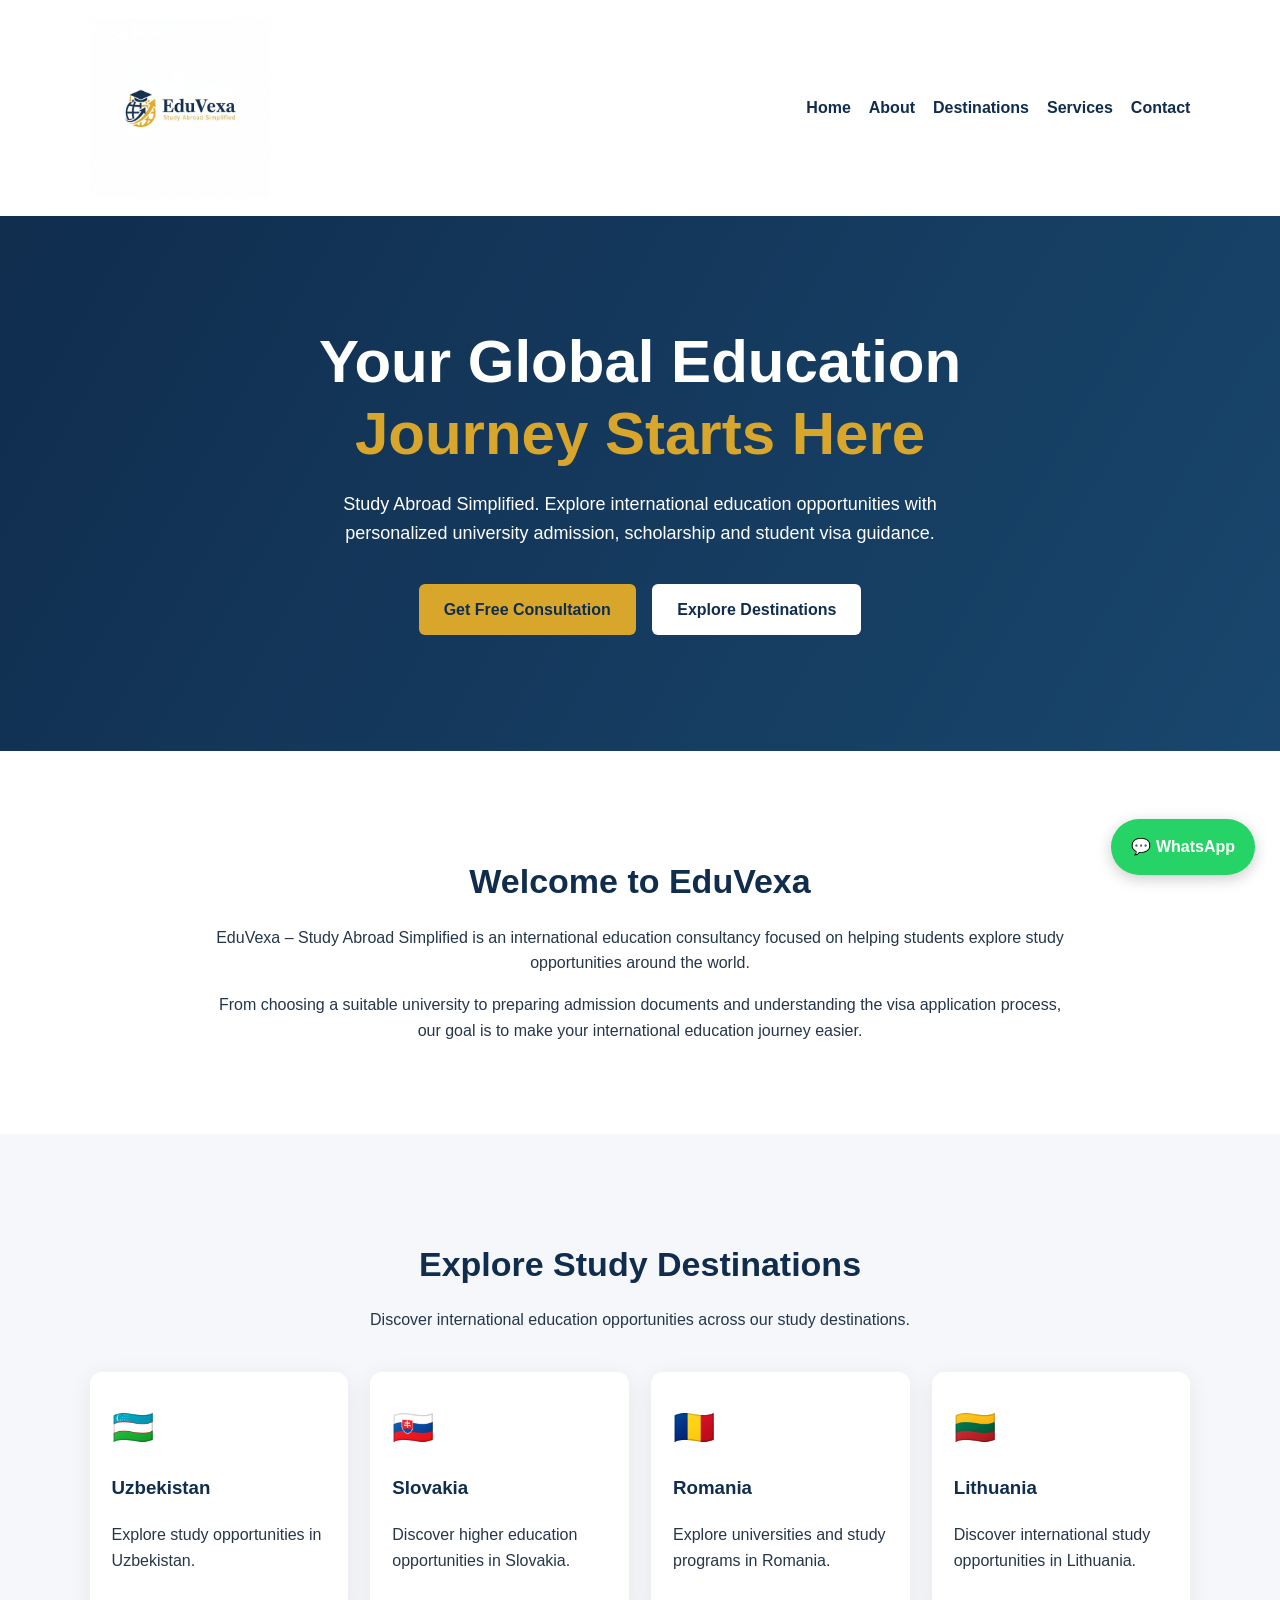
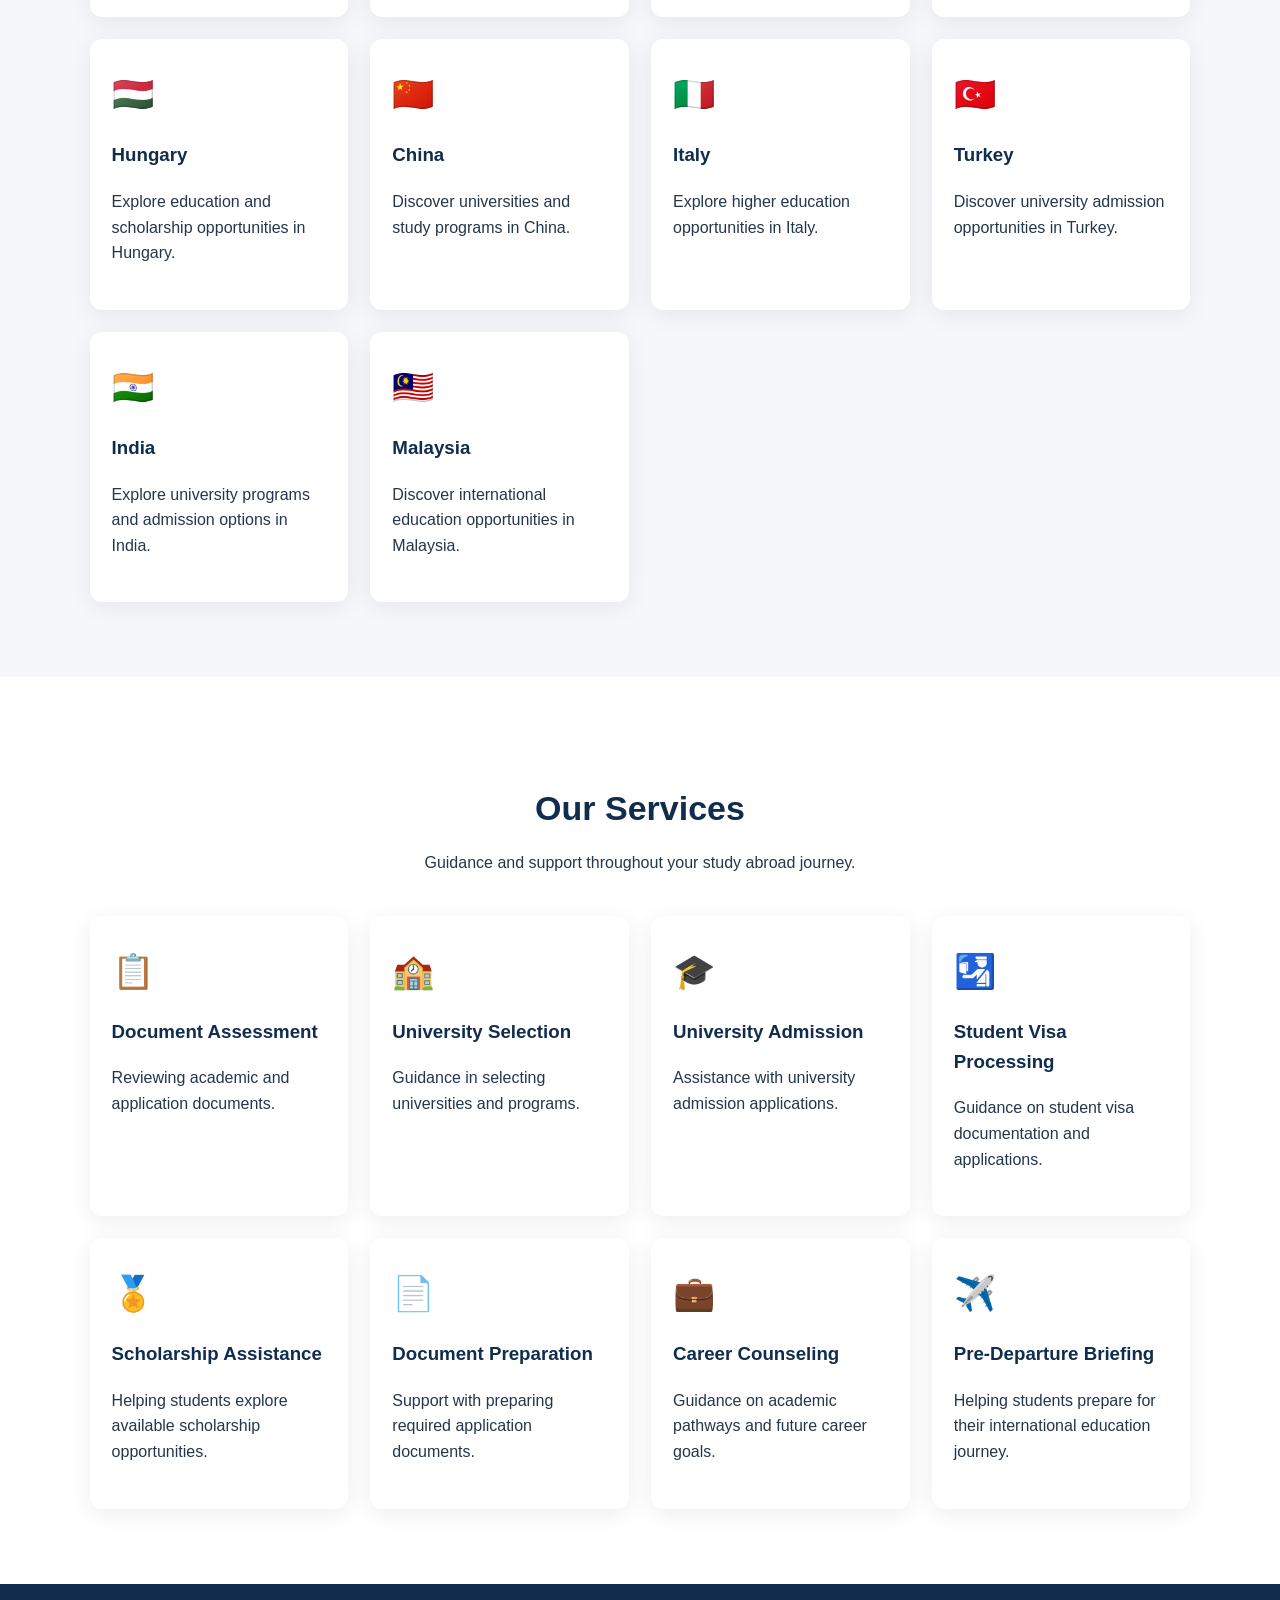
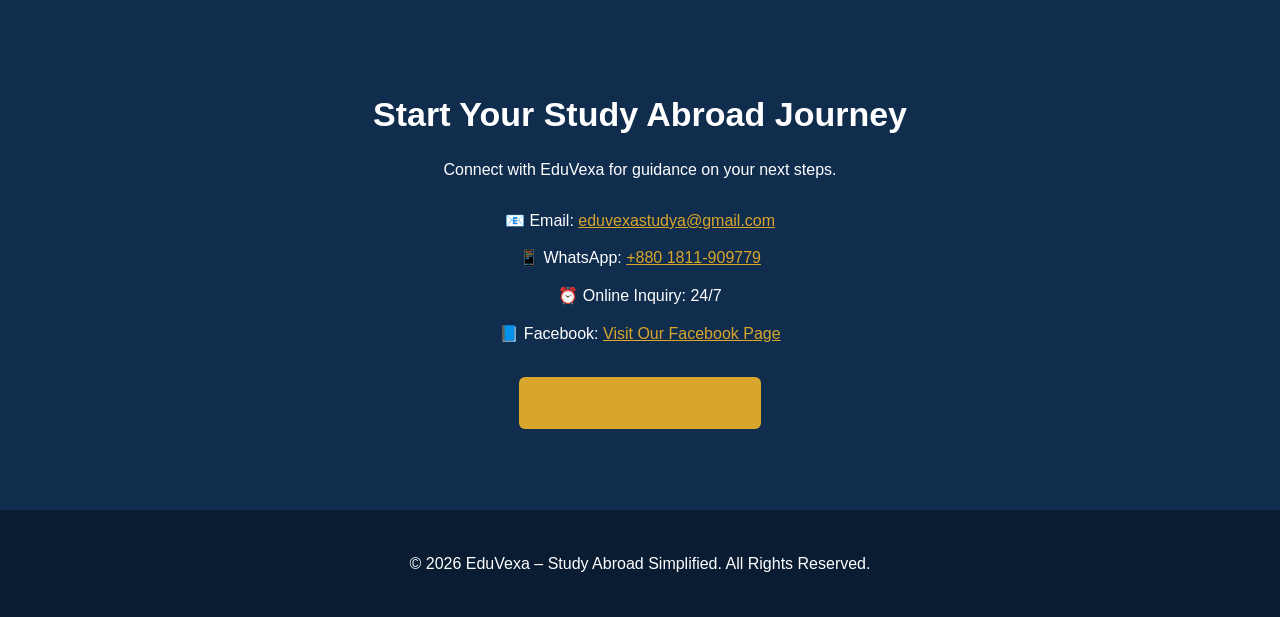
==== index.html @ 07578585 "Add EduVexa official logo" ====
<!DOCTYPE html>
<html lang="en">
<head>
<meta charset="UTF-8">
<meta name="viewport" content="width=device-width, initial-scale=1.0">
<meta name="description" content="EduVexa - Study Abroad Simplified. Explore international education opportunities and get guidance for university admission, scholarships and student visas.">
<title>EduVexa | Study Abroad Simplified</title>

<style>
:root {
  --navy: #102D4E;
  --gold: #D9A62C;
  --white: #ffffff;
  --light: #f5f7fb;
  --text: #26364a;
}

* {
  box-sizing: border-box;
}

html {
  scroll-behavior: smooth;
}

body {
  margin: 0;
  font-family: Arial, sans-serif;
  color: var(--text);
  line-height: 1.6;
}

header {
  background: var(--white);
  padding: 18px 7%;
  display: flex;
  justify-content: space-between;
  align-items: center;
  flex-wrap: wrap;
  gap: 15px;
  box-shadow: 0 2px 12px rgba(0,0,0,0.08);
}

.logo {
  font-size: 30px;
  font-weight: bold;
  color: var(--navy);
  text-decoration: none;
}

.logo span {
  color: var(--gold);
}

nav {
  display: flex;
  flex-wrap: wrap;
  gap: 18px;
}

nav a {
  color: var(--navy);
  text-decoration: none;
  font-weight: 600;
}

nav a:hover {
  color: var(--gold);
}

.hero {
  background: linear-gradient(120deg, #102D4E, #19466d);
  color: white;
  text-align: center;
  padding: 110px 20px;
}

.hero h1 {
  font-size: clamp(34px, 5vw, 60px);
  line-height: 1.2;
  margin: 0 auto 20px;
  max-width: 850px;
}

.hero h1 span {
  color: var(--gold);
}

.hero p {
  max-width: 700px;
  margin: 0 auto 30px;
  font-size: 18px;
}

.btn {
  display: inline-block;
  padding: 13px 25px;
  border-radius: 6px;
  text-decoration: none;
  font-weight: bold;
  margin: 6px;
  transition: 0.3s;
}

.btn-gold {
  background: var(--gold);
  color: #102D4E;
}

.btn-white {
  background: white;
  color: var(--navy);
}

.btn:hover {
  transform: translateY(-3px);
}

section {
  padding: 75px 7%;
}

.section-title {
  text-align: center;
  color: var(--navy);
  font-size: 34px;
  margin-bottom: 15px;
}

.section-subtitle {
  text-align: center;
  max-width: 700px;
  margin: 0 auto 40px;
}

.grid {
  display: grid;
  grid-template-columns: repeat(auto-fit, minmax(220px, 1fr));
  gap: 22px;
}

.card {
  background: white;
  border-radius: 12px;
  padding: 28px 22px;
  box-shadow: 0 5px 25px rgba(0,0,0,0.07);
  transition: 0.3s;
}

.card:hover {
  transform: translateY(-5px);
}

.card h3 {
  color: var(--navy);
}

.card-icon {
  font-size: 34px;
}

.light-section {
  background: var(--light);
}

.about {
  max-width: 850px;
  margin: auto;
  text-align: center;
}

.contact {
  background: var(--navy);
  color: white;
  text-align: center;
}

.contact .section-title {
  color: white;
}

.contact a {
  color: var(--gold);
}

.contact-info {
  margin: 25px auto;
  max-width: 700px;
}

.contact-info p {
  margin: 12px 0;
}

footer {
  background: #091c31;
  color: white;
  text-align: center;
  padding: 25px 15px;
}

.whatsapp {
  position: fixed;
  bottom: 25px;
  right: 25px;
  background: #25D366;
  color: white;
  padding: 15px 20px;
  border-radius: 50px;
  text-decoration: none;
  font-weight: bold;
  box-shadow: 0 4px 15px rgba(0,0,0,0.2);
  z-index: 100;
}

@media(max-width: 768px) {
  header {
    justify-content: center;
    text-align: center;
  }

  nav {
    justify-content: center;
    gap: 12px;
  }

  nav a {
    font-size: 14px;
  }

  section {
    padding: 55px 5%;
  }

  .hero {
    padding: 80px 20px;
  }

  .section-title {
    font-size: 28px;
  }

  .whatsapp {
    bottom: 15px;
    right: 15px;
    padding: 12px 16px;
    font-size: 14px;
  }
}
</style>
</head>

<body>

<header>
<a href="#home" class="logo">
  <img
    src="eduvexa%20logo%20jpg.jpg"
    alt="EduVexa - Study Abroad Simplified"
    style="width:180px;max-width:100%;height:auto;display:block;"
  >
</a>
  <nav>
    <a href="#home">Home</a>
    <a href="#about">About</a>
    <a href="#destinations">Destinations</a>
    <a href="#services">Services</a>
    <a href="#contact">Contact</a>
  </nav>
</header>

<main>

<section class="hero" id="home">
  <h1>Your Global Education <span>Journey Starts Here</span></h1>

  <p>
    Study Abroad Simplified. Explore international education
    opportunities with personalized university admission,
    scholarship and student visa guidance.
  </p>

  <a href="https://wa.me/8801811909779" class="btn btn-gold"
     target="_blank" rel="noopener noreferrer">
    Get Free Consultation
  </a>

  <a href="#destinations" class="btn btn-white">
    Explore Destinations
  </a>
</section>

<section id="about">
  <h2 class="section-title">Welcome to EduVexa</h2>

  <div class="about">
    <p>
      EduVexa – Study Abroad Simplified is an international
      education consultancy focused on helping students
      explore study opportunities around the world.
    </p>

    <p>
      From choosing a suitable university to preparing
      admission documents and understanding the visa
      application process, our goal is to make your
      international education journey easier.
    </p>
  </div>
</section>

<section id="destinations" class="light-section">
  <h2 class="section-title">Explore Study Destinations</h2>

  <p class="section-subtitle">
    Discover international education opportunities
    across our study destinations.
  </p>

  <div class="grid">

    <div class="card"><div class="card-icon">🇺🇿</div><h3>Uzbekistan</h3><p>Explore study opportunities in Uzbekistan.</p></div>

    <div class="card"><div class="card-icon">🇸🇰</div><h3>Slovakia</h3><p>Discover higher education opportunities in Slovakia.</p></div>

    <div class="card"><div class="card-icon">🇷🇴</div><h3>Romania</h3><p>Explore universities and study programs in Romania.</p></div>

    <div class="card"><div class="card-icon">🇱🇹</div><h3>Lithuania</h3><p>Discover international study opportunities in Lithuania.</p></div>

    <div class="card"><div class="card-icon">🇭🇺</div><h3>Hungary</h3><p>Explore education and scholarship opportunities in Hungary.</p></div>

    <div class="card"><div class="card-icon">🇨🇳</div><h3>China</h3><p>Discover universities and study programs in China.</p></div>

    <div class="card"><div class="card-icon">🇮🇹</div><h3>Italy</h3><p>Explore higher education opportunities in Italy.</p></div>

    <div class="card"><div class="card-icon">🇹🇷</div><h3>Turkey</h3><p>Discover university admission opportunities in Turkey.</p></div>

    <div class="card"><div class="card-icon">🇮🇳</div><h3>India</h3><p>Explore university programs and admission options in India.</p></div>

    <div class="card"><div class="card-icon">🇲🇾</div><h3>Malaysia</h3><p>Discover international education opportunities in Malaysia.</p></div>

  </div>
</section>

<section id="services">
  <h2 class="section-title">Our Services</h2>

  <p class="section-subtitle">
    Guidance and support throughout your study abroad journey.
  </p>

  <div class="grid">

    <div class="card">
      <div class="card-icon">📋</div>
      <h3>Document Assessment</h3>
      <p>Reviewing academic and application documents.</p>
    </div>

    <div class="card">
      <div class="card-icon">🏫</div>
      <h3>University Selection</h3>
      <p>Guidance in selecting universities and programs.</p>
    </div>

    <div class="card">
      <div class="card-icon">🎓</div>
      <h3>University Admission</h3>
      <p>Assistance with university admission applications.</p>
    </div>

    <div class="card">
      <div class="card-icon">🛂</div>
      <h3>Student Visa Processing</h3>
      <p>Guidance on student visa documentation and applications.</p>
    </div>

    <div class="card">
      <div class="card-icon">🏅</div>
      <h3>Scholarship Assistance</h3>
      <p>Helping students explore available scholarship opportunities.</p>
    </div>

    <div class="card">
      <div class="card-icon">📄</div>
      <h3>Document Preparation</h3>
      <p>Support with preparing required application documents.</p>
    </div>

    <div class="card">
      <div class="card-icon">💼</div>
      <h3>Career Counseling</h3>
      <p>Guidance on academic pathways and future career goals.</p>
    </div>

    <div class="card">
      <div class="card-icon">✈️</div>
      <h3>Pre-Departure Briefing</h3>
      <p>Helping students prepare for their international education journey.</p>
    </div>

  </div>
</section>

<section id="contact" class="contact">

  <h2 class="section-title">Start Your Study Abroad Journey</h2>

  <p>Connect with EduVexa for guidance on your next steps.</p>

  <div class="contact-info">

    <p>
      📧 Email:
      <a href="mailto:eduvexastudya@gmail.com">
        eduvexastudya@gmail.com
      </a>
    </p>

    <p>
      📱 WhatsApp:
      <a href="https://wa.me/8801811909779">
        +880 1811-909779
      </a>
    </p>

    <p>⏰ Online Inquiry: 24/7</p>

    <p>
      📘 Facebook:
      <a href="https://www.facebook.com/EduVexaStudyAbroadSimplified/"
         target="_blank" rel="noopener noreferrer">
        Visit Our Facebook Page
      </a>
    </p>

  </div>

  <a href="https://wa.me/8801811909779"
     class="btn btn-gold"
     target="_blank" rel="noopener noreferrer">
    Contact Us on WhatsApp
  </a>

</section>

</main>

<footer>
  <p>© <span id="year"></span> EduVexa – Study Abroad Simplified. All Rights Reserved.</p>
</footer>

<a class="whatsapp"
   href="https://wa.me/8801811909779"
   target="_blank"
   rel="noopener noreferrer"
   aria-label="Chat with EduVexa on WhatsApp">
  💬 WhatsApp
</a>

<script>
document.getElementById("year").textContent = new Date().getFullYear();
</script>

</body>
</html>
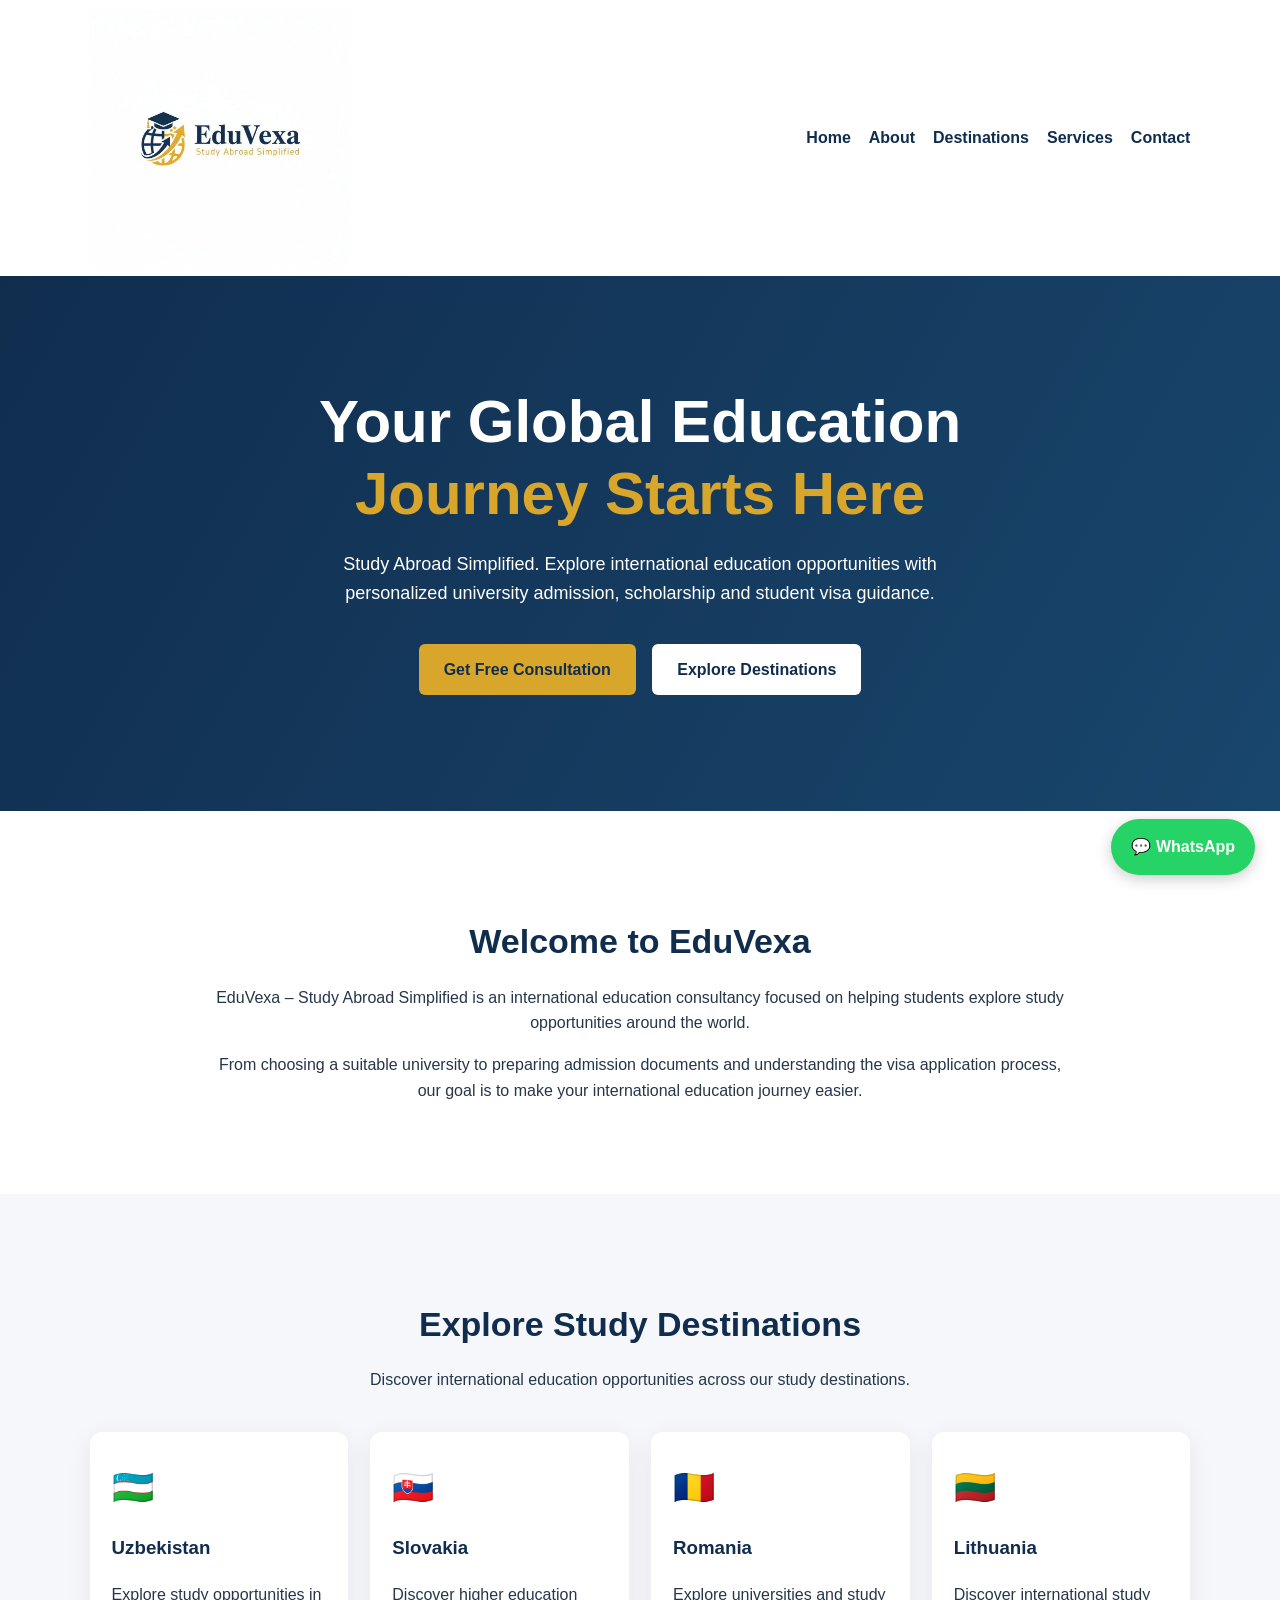
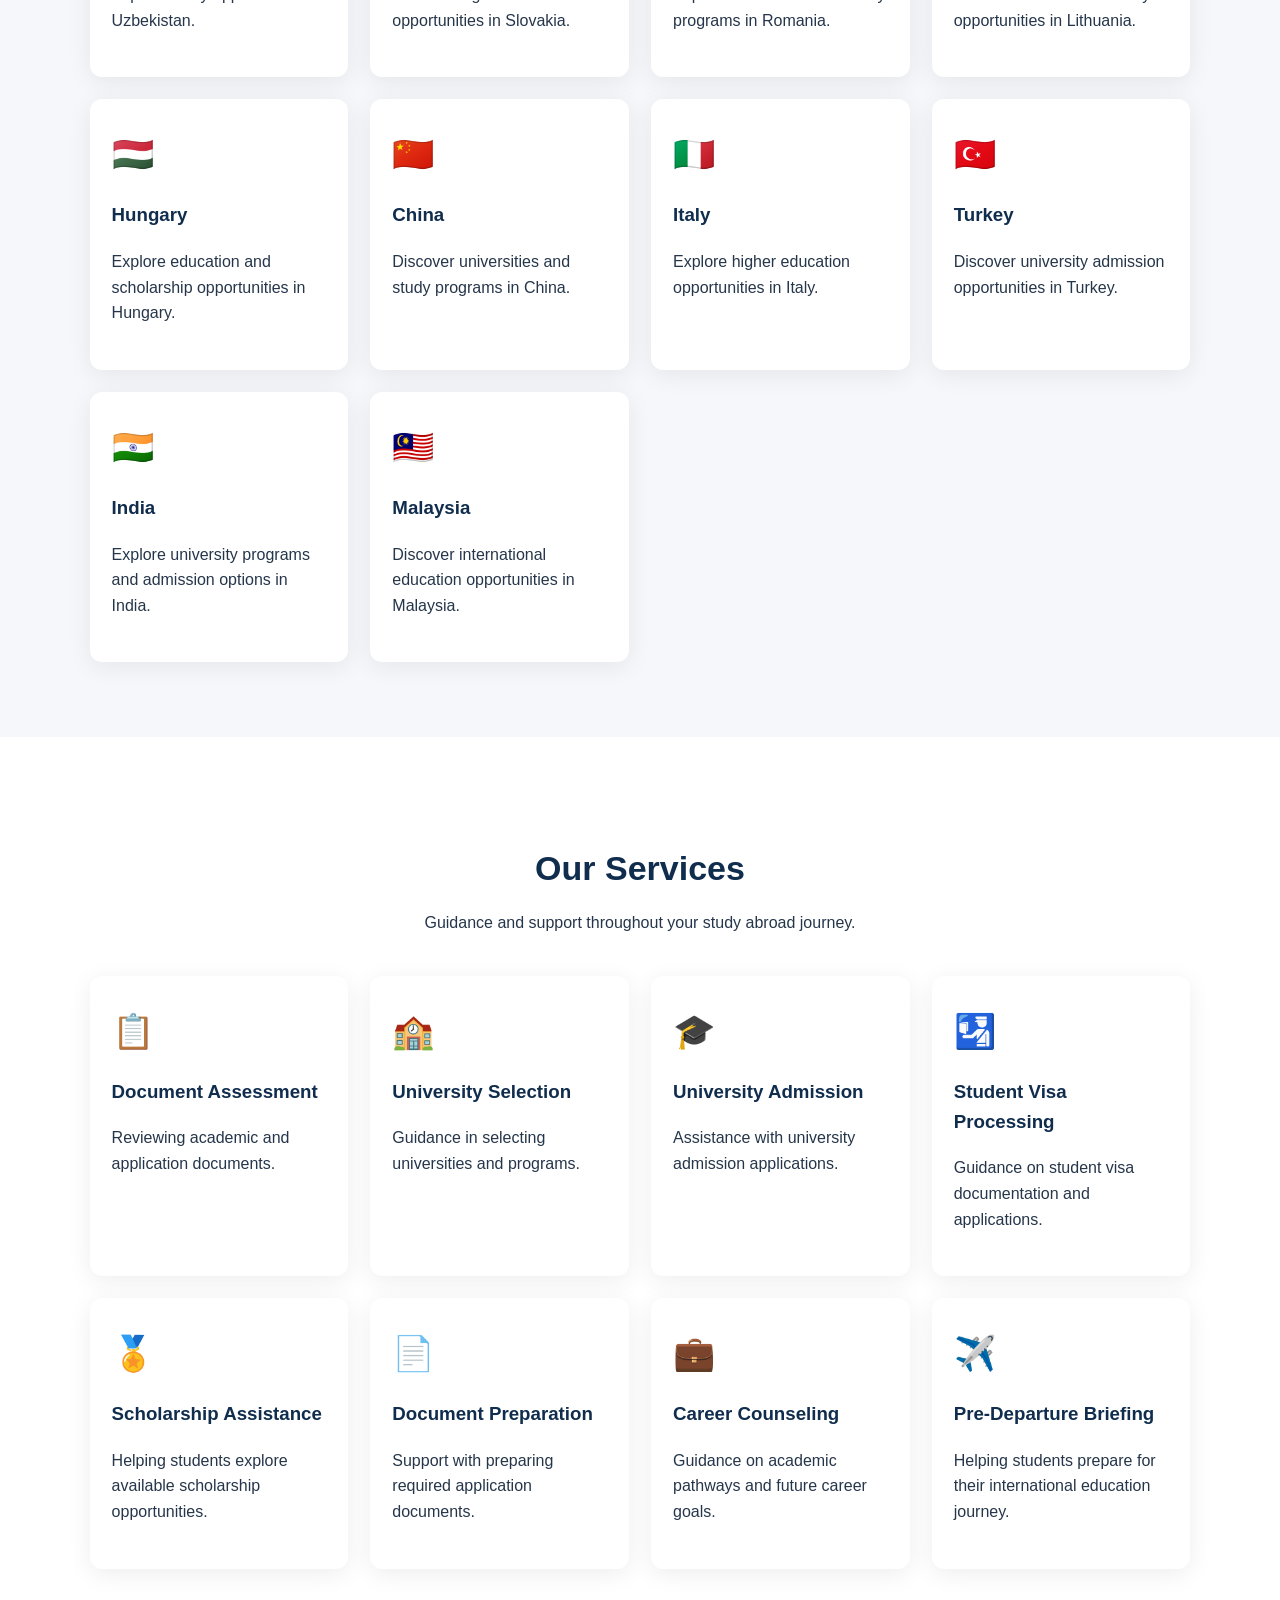
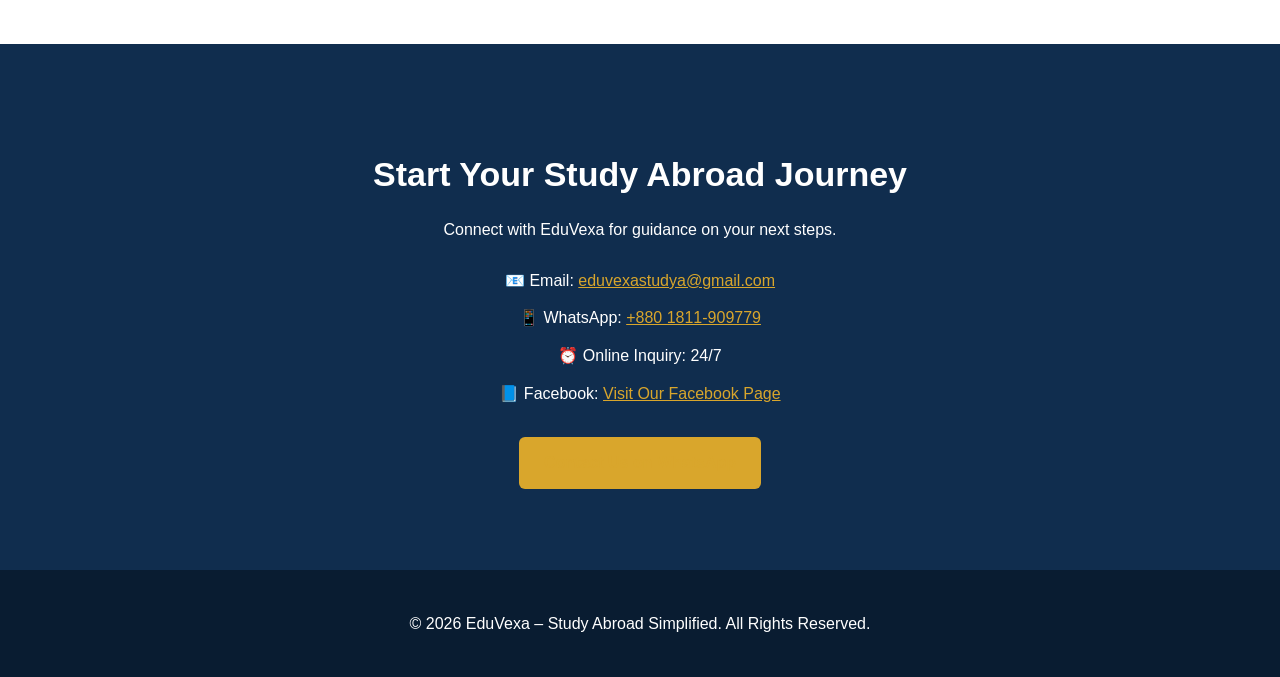
==== commit 807e8821: "Improve EduVexa logo and header" ====
--- a/index.html
+++ b/index.html
@@ -32,7 +32,7 @@
 
 header {
   background: var(--white);
-  padding: 18px 7%;
+  padding: 8px 7%;
   display: flex;
   justify-content: space-between;
   align-items: center;
@@ -257,8 +257,7 @@
   <img
     src="eduvexa%20logo%20jpg.jpg"
     alt="EduVexa - Study Abroad Simplified"
-    style="width:180px;max-width:100%;height:auto;display:block;"
-  >
+style="width:260px;max-width:100%;height:auto;display:block;"  >
 </a>
   <nav>
     <a href="#home">Home</a>
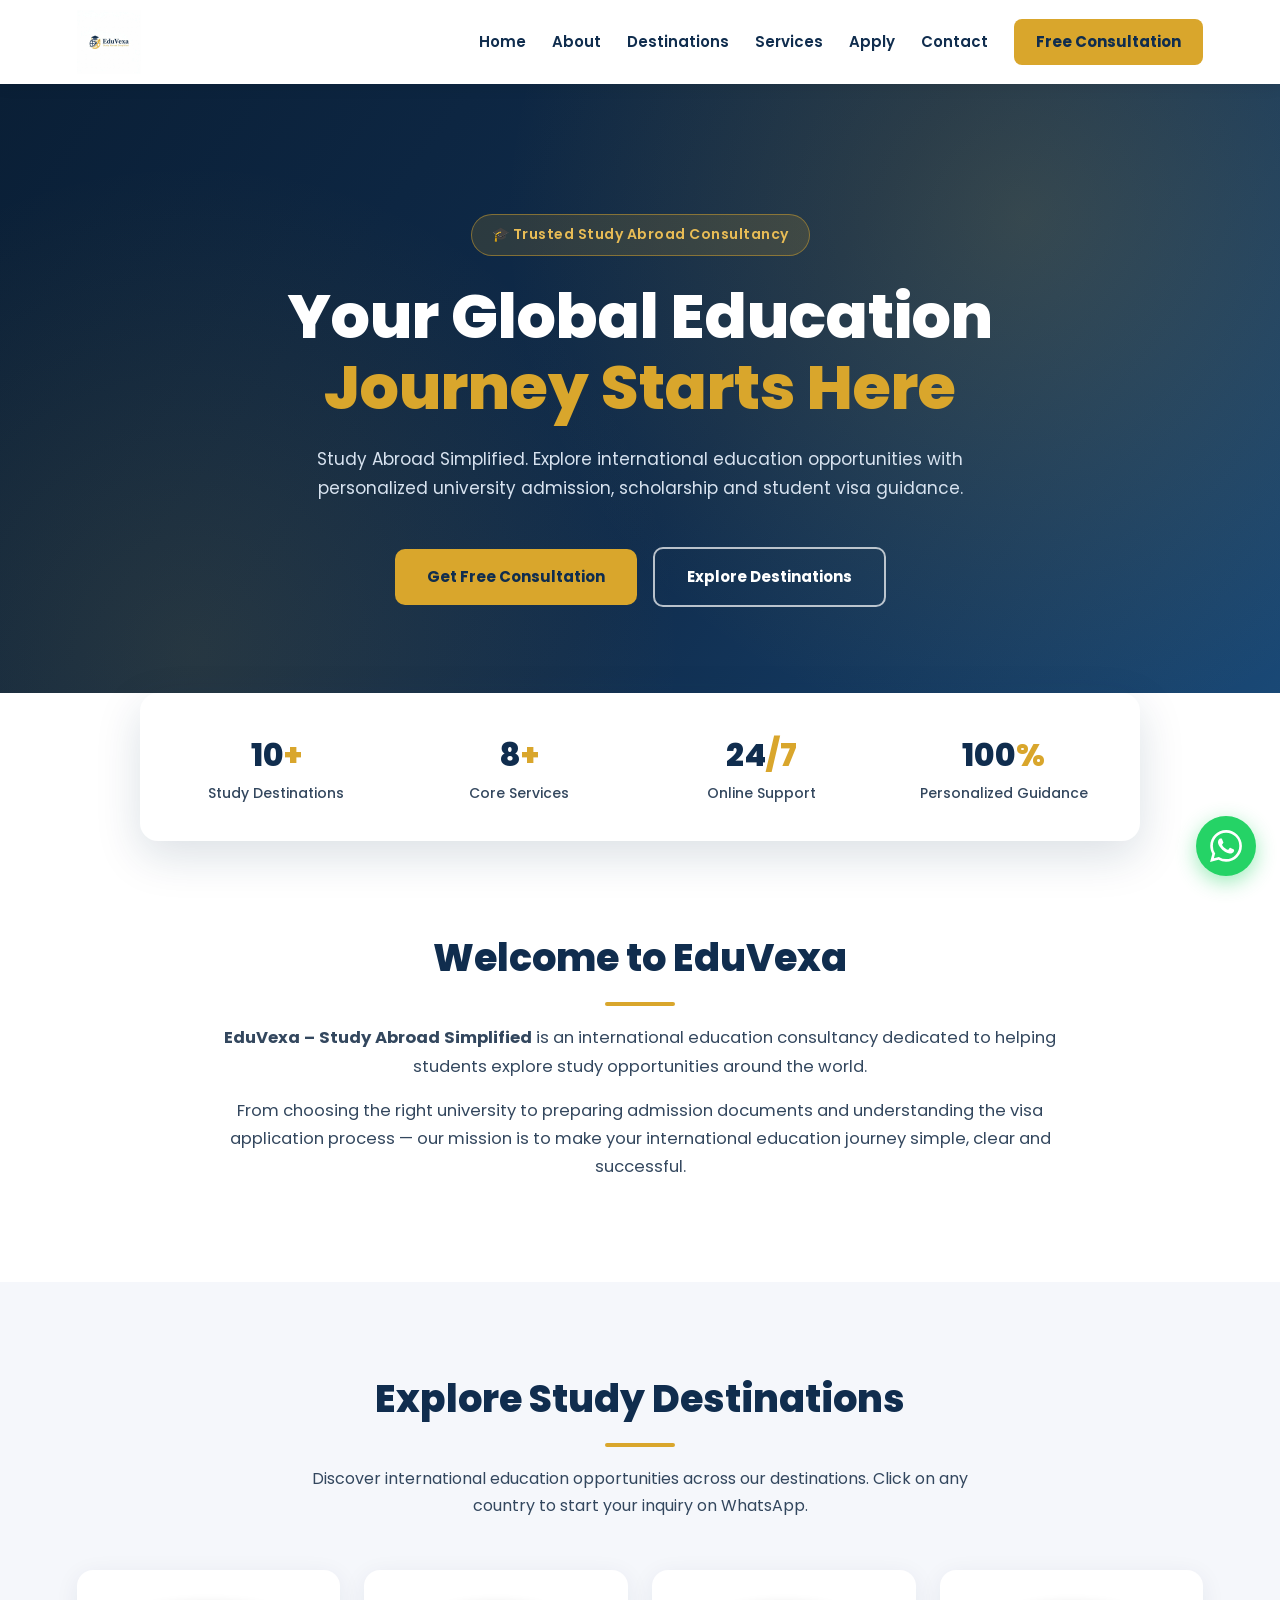
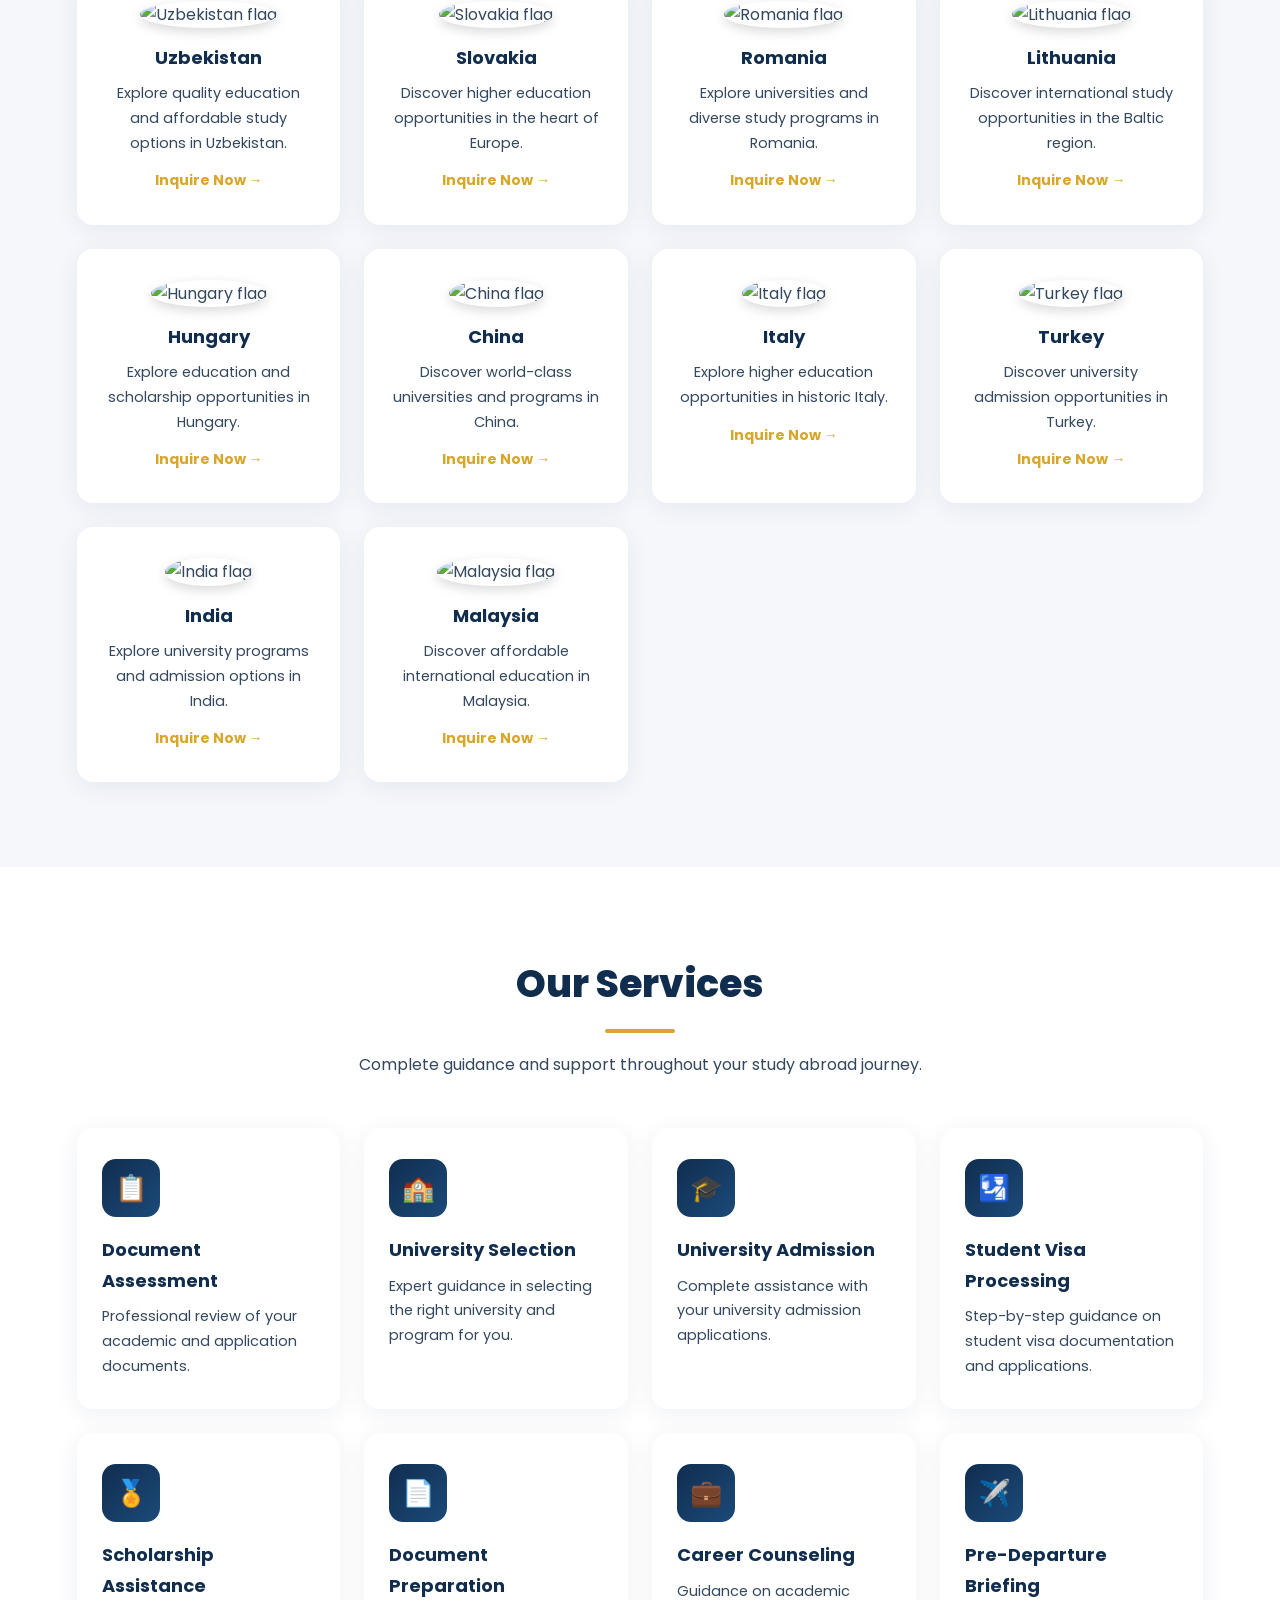
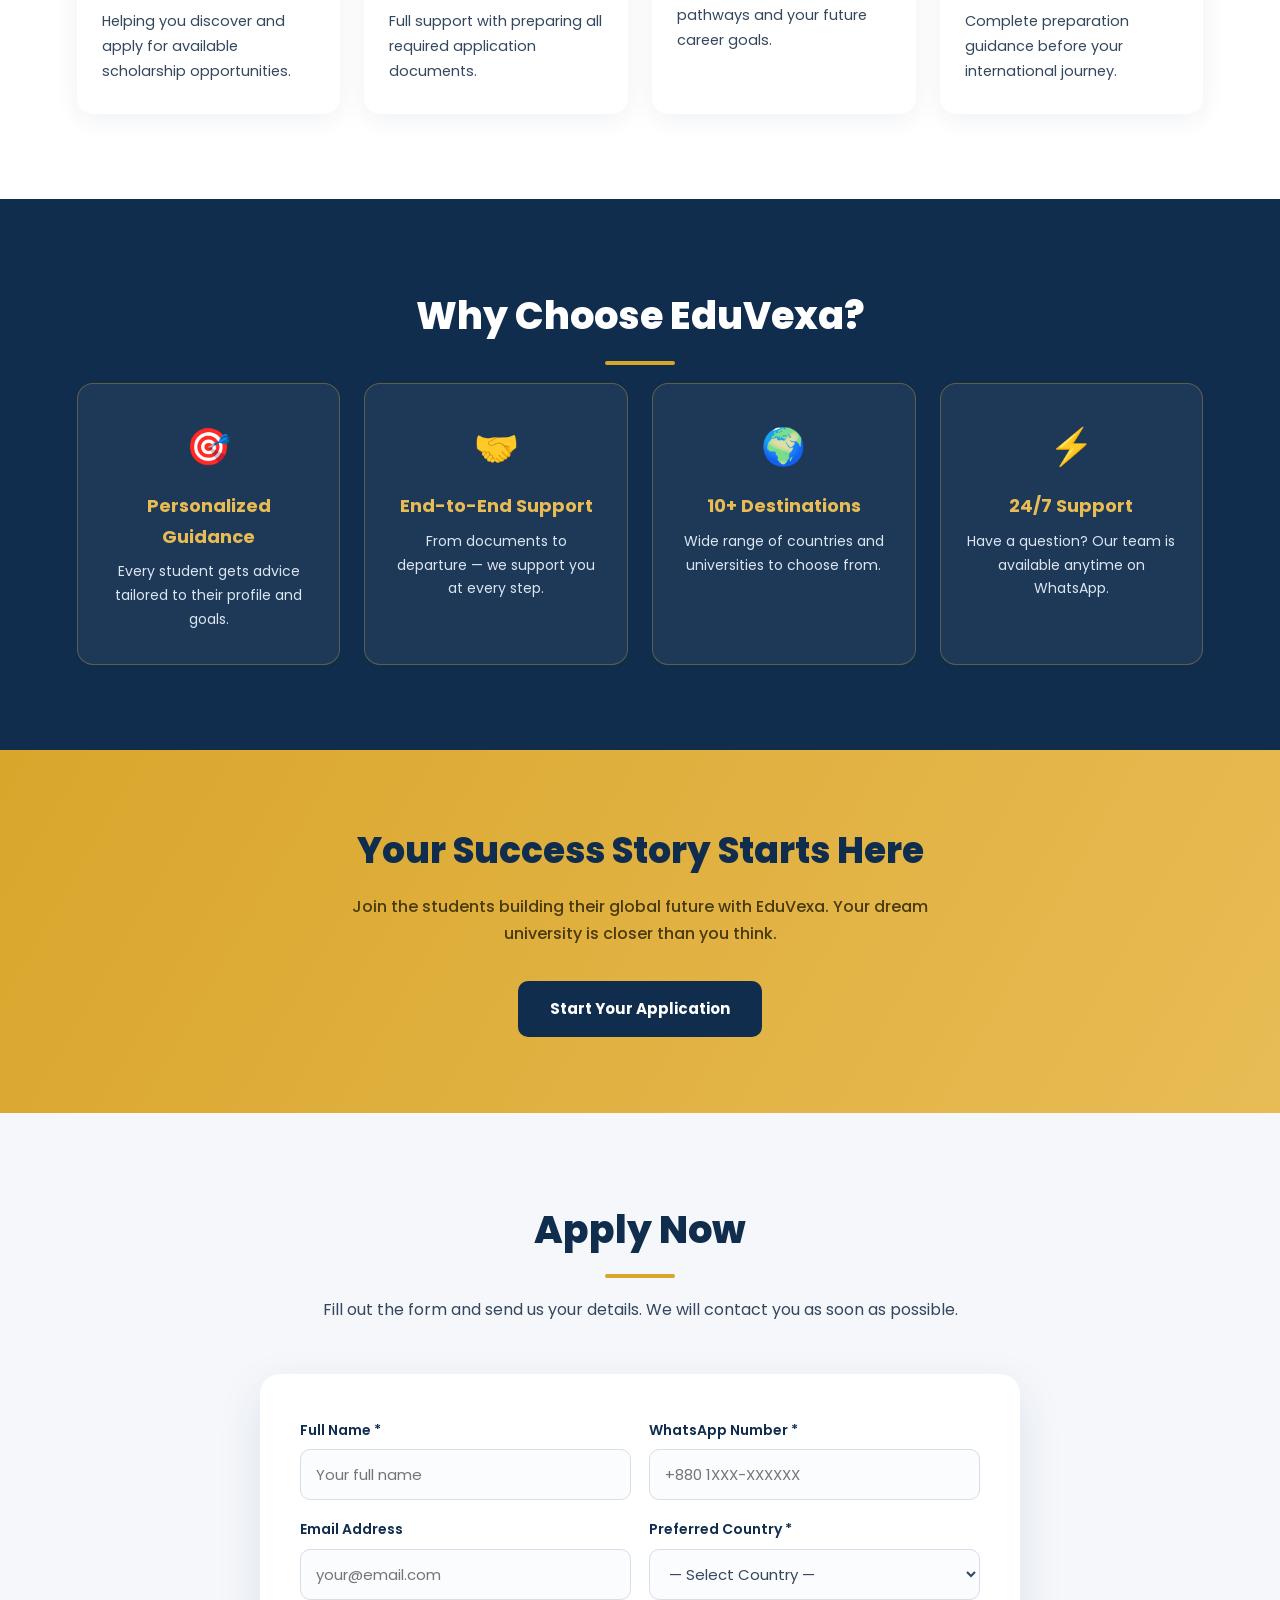
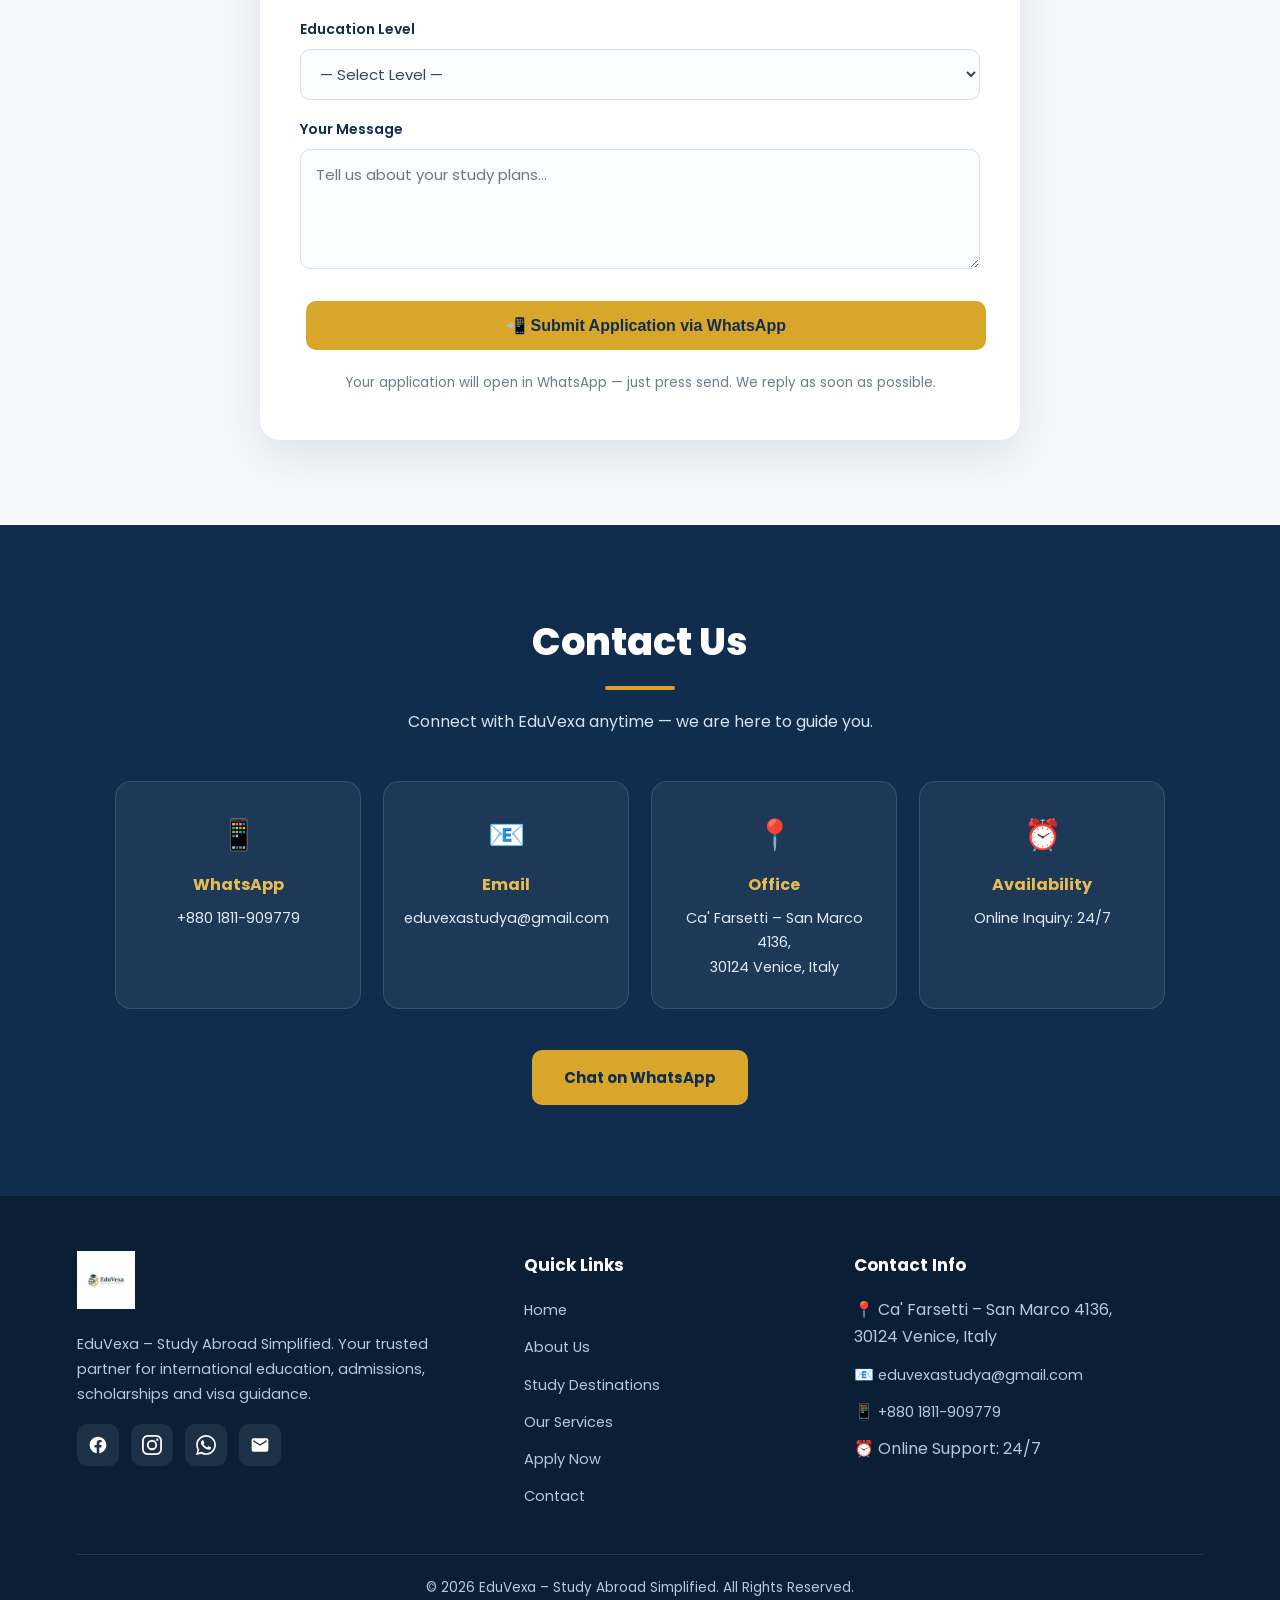
==== commit 37ff416b: "EduVexa Website V2.0 - Premium Upgrade" ====
--- a/index.html
+++ b/index.html
@@ -3,462 +3,1007 @@
 <head>
 <meta charset="UTF-8">
 <meta name="viewport" content="width=device-width, initial-scale=1.0">
-<meta name="description" content="EduVexa - Study Abroad Simplified. Explore international education opportunities and get guidance for university admission, scholarships and student visas.">
 <title>EduVexa | Study Abroad Simplified</title>
+<meta name="description" content="EduVexa – Study Abroad Simplified. University admission, student visa processing, scholarship assistance and career counseling for international students.">
+<meta property="og:title" content="EduVexa | Study Abroad Simplified">
+<meta property="og:description" content="Your gateway to global education. University admission, visa processing and scholarship support.">
+<meta property="og:type" content="website">
+<meta property="og:url" content="https://eduvexa.github.io/">
+<link rel="icon" type="image/jpeg" href="eduvexa%20logo%20jpg.jpg">
+<link rel="preconnect" href="https://fonts.googleapis.com">
+<link rel="preconnect" href="https://fonts.gstatic.com" crossorigin>
+<link href="https://fonts.googleapis.com/css2?family=Poppins:wght@400;500;600;700;800&display=swap" rel="stylesheet">
 
 <style>
 :root {
   --navy: #102D4E;
+  --navy-dark: #0A1F36;
   --gold: #D9A62C;
+  --gold-light: #E8BC55;
   --white: #ffffff;
   --light: #f5f7fb;
-  --text: #26364a;
-}
-
-* {
-  box-sizing: border-box;
-}
-
-html {
-  scroll-behavior: smooth;
-}
+  --text: #33475e;
+}
+
+* { box-sizing: border-box; margin: 0; padding: 0; }
+
+html { scroll-behavior: smooth; }
 
 body {
-  margin: 0;
-  font-family: Arial, sans-serif;
+  font-family: 'Poppins', Arial, sans-serif;
   color: var(--text);
-  line-height: 1.6;
-}
-
+  line-height: 1.7;
+  background: var(--white);
+}
+
+/* ---------- HEADER ---------- */
 header {
   background: var(--white);
-  padding: 8px 7%;
+  padding: 10px 6%;
   display: flex;
   justify-content: space-between;
   align-items: center;
-  flex-wrap: wrap;
-  gap: 15px;
-  box-shadow: 0 2px 12px rgba(0,0,0,0.08);
-}
-
-.logo {
-  font-size: 30px;
-  font-weight: bold;
-  color: var(--navy);
-  text-decoration: none;
-}
-
-.logo span {
-  color: var(--gold);
+  position: sticky;
+  top: 0;
+  z-index: 1000;
+  box-shadow: 0 2px 15px rgba(0,0,0,0.08);
+}
+
+.header-logo img {
+  height: 64px;
+  width: auto;
+  display: block;
 }
 
 nav {
   display: flex;
-  flex-wrap: wrap;
-  gap: 18px;
+  align-items: center;
+  gap: 26px;
 }
 
 nav a {
   color: var(--navy);
   text-decoration: none;
   font-weight: 600;
-}
-
-nav a:hover {
-  color: var(--gold);
-}
-
+  font-size: 15px;
+  transition: 0.3s;
+}
+
+nav a:hover { color: var(--gold); }
+
+.nav-cta {
+  background: var(--gold);
+  color: var(--navy) !important;
+  padding: 10px 22px;
+  border-radius: 8px;
+  font-weight: 700 !important;
+}
+
+.nav-cta:hover {
+  background: var(--gold-light);
+  transform: translateY(-2px);
+}
+
+.menu-btn {
+  display: none;
+  font-size: 26px;
+  background: none;
+  border: none;
+  color: var(--navy);
+  cursor: pointer;
+}
+
+/* ---------- HERO ---------- */
 .hero {
-  background: linear-gradient(120deg, #102D4E, #19466d);
+  background:
+    radial-gradient(circle at 80% 20%, rgba(217,166,44,0.18), transparent 45%),
+    radial-gradient(circle at 15% 85%, rgba(217,166,44,0.12), transparent 40%),
+    linear-gradient(125deg, var(--navy-dark), var(--navy) 55%, #1a4a78);
   color: white;
   text-align: center;
-  padding: 110px 20px;
+  padding: 130px 20px 140px;
+}
+
+.hero-badge {
+  display: inline-block;
+  background: rgba(217,166,44,0.15);
+  border: 1px solid rgba(217,166,44,0.5);
+  color: var(--gold-light);
+  padding: 8px 20px;
+  border-radius: 50px;
+  font-size: 14px;
+  font-weight: 600;
+  margin-bottom: 25px;
+  letter-spacing: 0.5px;
 }
 
 .hero h1 {
-  font-size: clamp(34px, 5vw, 60px);
-  line-height: 1.2;
-  margin: 0 auto 20px;
-  max-width: 850px;
-}
-
-.hero h1 span {
-  color: var(--gold);
-}
+  font-size: clamp(34px, 5.5vw, 62px);
+  line-height: 1.15;
+  max-width: 900px;
+  margin: 0 auto 22px;
+  font-weight: 800;
+}
+
+.hero h1 span { color: var(--gold); }
 
 .hero p {
-  max-width: 700px;
-  margin: 0 auto 30px;
-  font-size: 18px;
+  max-width: 680px;
+  margin: 0 auto 38px;
+  font-size: 17px;
+  color: #d7e2ef;
 }
 
 .btn {
   display: inline-block;
-  padding: 13px 25px;
-  border-radius: 6px;
+  padding: 15px 32px;
+  border-radius: 10px;
   text-decoration: none;
-  font-weight: bold;
+  font-weight: 700;
   margin: 6px;
   transition: 0.3s;
-}
-
-.btn-gold {
-  background: var(--gold);
-  color: #102D4E;
-}
-
-.btn-white {
-  background: white;
+  font-size: 15px;
+}
+
+.btn-gold { background: var(--gold); color: var(--navy); }
+
+.btn-gold:hover { background: var(--gold-light); transform: translateY(-3px); }
+
+.btn-outline {
+  border: 2px solid rgba(255,255,255,0.7);
+  color: white;
+}
+
+.btn-outline:hover { background: white; color: var(--navy); transform: translateY(-3px); }
+
+/* ---------- STATS ---------- */
+.stats {
+  background: var(--white);
+  padding: 0 6%;
+  margin-top: -60px;
+  position: relative;
+  z-index: 5;
+}
+
+.stats-inner {
+  max-width: 1000px;
+  margin: auto;
+  background: var(--white);
+  border-radius: 18px;
+  box-shadow: 0 15px 45px rgba(16,45,78,0.15);
+  display: grid;
+  grid-template-columns: repeat(4, 1fr);
+  padding: 35px 20px;
+  gap: 10px;
+}
+
+.stat { text-align: center; }
+
+.stat h3 {
   color: var(--navy);
-}
-
-.btn:hover {
-  transform: translateY(-3px);
-}
-
-section {
-  padding: 75px 7%;
-}
+  font-size: 32px;
+  font-weight: 800;
+}
+
+.stat h3 span { color: var(--gold); }
+
+.stat p { font-size: 14px; font-weight: 500; }
+
+/* ---------- SECTIONS ---------- */
+section { padding: 85px 6%; }
 
 .section-title {
   text-align: center;
   color: var(--navy);
-  font-size: 34px;
-  margin-bottom: 15px;
+  font-size: clamp(26px, 3.5vw, 38px);
+  font-weight: 800;
+  margin-bottom: 12px;
+}
+
+.section-title-line {
+  width: 70px;
+  height: 4px;
+  background: var(--gold);
+  border-radius: 5px;
+  margin: 0 auto 18px;
 }
 
 .section-subtitle {
   text-align: center;
-  max-width: 700px;
-  margin: 0 auto 40px;
-}
+  max-width: 680px;
+  margin: 0 auto 50px;
+  font-size: 16px;
+}
+
+/* ---------- ABOUT ---------- */
+.about-wrap {
+  max-width: 900px;
+  margin: auto;
+  text-align: center;
+}
+
+.about-wrap p { margin-bottom: 16px; font-size: 16.5px; }
+
+/* ---------- DESTINATIONS ---------- */
+.destinations { background: var(--light); }
 
 .grid {
   display: grid;
-  grid-template-columns: repeat(auto-fit, minmax(220px, 1fr));
-  gap: 22px;
+  grid-template-columns: repeat(auto-fit, minmax(240px, 1fr));
+  gap: 24px;
+  max-width: 1200px;
+  margin: auto;
 }
 
 .card {
   background: white;
-  border-radius: 12px;
-  padding: 28px 22px;
-  box-shadow: 0 5px 25px rgba(0,0,0,0.07);
+  border-radius: 16px;
+  padding: 30px 24px;
+  box-shadow: 0 5px 25px rgba(16,45,78,0.07);
   transition: 0.3s;
+  text-align: center;
+  text-decoration: none;
+  color: var(--text);
+  display: block;
+  border: 1px solid transparent;
 }
 
 .card:hover {
-  transform: translateY(-5px);
-}
-
-.card h3 {
+  transform: translateY(-8px);
+  border-color: var(--gold);
+  box-shadow: 0 15px 35px rgba(16,45,78,0.13);
+}
+
+.flag {
+  width: 64px;
+  height: 64px;
+  object-fit: cover;
+  border-radius: 50%;
+  box-shadow: 0 4px 12px rgba(0,0,0,0.15);
+  margin-bottom: 15px;
+}
+
+.card h3 { color: var(--navy); font-size: 19px; margin-bottom: 8px; }
+
+.card p { font-size: 14px; }
+
+.card .apply-link {
+  display: inline-block;
+  margin-top: 14px;
+  color: var(--gold);
+  font-weight: 700;
+  font-size: 14px;
+}
+
+/* ---------- SERVICES ---------- */
+.services .card { text-align: left; }
+
+.icon-box {
+  width: 58px;
+  height: 58px;
+  background: linear-gradient(135deg, var(--navy), #1c4a7a);
+  border-radius: 14px;
+  display: flex;
+  align-items: center;
+  justify-content: center;
+  font-size: 26px;
+  margin-bottom: 18px;
+}
+
+.card h3 { font-size: 18px; }
+
+.card p { font-size: 14.5px; }
+
+/* ---------- WHY US ---------- */
+.why { background: var(--navy); color: white; }
+
+.why .section-title { color: white; }
+
+.why-grid {
+  display: grid;
+  grid-template-columns: repeat(auto-fit, minmax(230px, 1fr));
+  gap: 24px;
+  max-width: 1150px;
+  margin: auto;
+}
+
+.why-item {
+  background: rgba(255,255,255,0.06);
+  border: 1px solid rgba(217,166,44,0.35);
+  border-radius: 16px;
+  padding: 32px 24px;
+  text-align: center;
+  transition: 0.3s;
+}
+
+.why-item:hover { background: rgba(217,166,44,0.12); transform: translateY(-6px); }
+
+.why-item .icon { font-size: 36px; margin-bottom: 14px; }
+
+.why-item h3 { color: var(--gold-light); font-size: 18px; margin-bottom: 8px; }
+
+.why-item p { font-size: 14px; color: #dbe5f0; }
+
+/* ---------- SUCCESS CTA ---------- */
+.success-cta {
+  text-align: center;
+  background: linear-gradient(120deg, var(--gold), var(--gold-light));
+  padding: 70px 6%;
+}
+
+.success-cta h2 { color: var(--navy); font-size: clamp(24px, 3.5vw, 36px); font-weight: 800; }
+
+.success-cta p { color: #4a3a10; max-width: 640px; margin: 12px auto 28px; font-weight: 500; }
+
+.btn-navy { background: var(--navy); color: white; }
+
+.btn-navy:hover { background: var(--navy-dark); transform: translateY(-3px); }
+
+/* ---------- APPLY FORM ---------- */
+.apply { background: var(--light); }
+
+.form-wrap {
+  max-width: 760px;
+  margin: auto;
+  background: white;
+  border-radius: 20px;
+  padding: 45px 40px;
+  box-shadow: 0 15px 45px rgba(16,45,78,0.1);
+}
+
+.form-row {
+  display: grid;
+  grid-template-columns: 1fr 1fr;
+  gap: 18px;
+}
+
+.form-group { margin-bottom: 18px; }
+
+.form-group label {
+  display: block;
+  font-weight: 600;
   color: var(--navy);
-}
-
-.card-icon {
-  font-size: 34px;
-}
-
-.light-section {
-  background: var(--light);
-}
-
-.about {
-  max-width: 850px;
+  font-size: 14px;
+  margin-bottom: 7px;
+}
+
+.form-group input,
+.form-group select,
+.form-group textarea {
+  width: 100%;
+  padding: 13px 15px;
+  border: 1.5px solid #d7dee8;
+  border-radius: 10px;
+  font-family: inherit;
+  font-size: 15px;
+  color: var(--text);
+  background: #fbfcfe;
+  transition: 0.3s;
+}
+
+.form-group input:focus,
+.form-group select:focus,
+.form-group textarea:focus {
+  outline: none;
+  border-color: var(--gold);
+  background: white;
+}
+
+.form-note {
+  text-align: center;
+  font-size: 13.5px;
+  margin-top: 16px;
+  color: #6b7c92;
+}
+
+/* ---------- CONTACT ---------- */
+.contact { background: var(--navy); color: white; text-align: center; }
+
+.contact .section-title { color: white; }
+
+.contact-grid {
+  display: grid;
+  grid-template-columns: repeat(auto-fit, minmax(230px, 1fr));
+  gap: 22px;
+  max-width: 1050px;
+  margin: 45px auto 35px;
+}
+
+.contact-box {
+  background: rgba(255,255,255,0.06);
+  border: 1px solid rgba(255,255,255,0.12);
+  border-radius: 16px;
+  padding: 28px 20px;
+}
+
+.contact-box .icon { font-size: 30px; margin-bottom: 10px; }
+
+.contact-box h3 { color: var(--gold-light); font-size: 16px; margin-bottom: 8px; }
+
+.contact-box p, .contact-box a { font-size: 14.5px; color: #e2eaf3; text-decoration: none; }
+
+.contact-box a:hover { color: var(--gold); }
+
+/* ---------- FOOTER ---------- */
+footer {
+  background: var(--navy-dark);
+  color: #b9c7d8;
+  padding: 55px 6% 25px;
+}
+
+.footer-grid {
+  display: grid;
+  grid-template-columns: 1.4fr 1fr 1.2fr;
+  gap: 40px;
+  max-width: 1150px;
   margin: auto;
+  padding-bottom: 35px;
+  border-bottom: 1px solid rgba(255,255,255,0.1);
+}
+
+.footer-logo img { height: 58px; margin-bottom: 15px; }
+
+.footer-grid h4 { color: white; font-size: 17px; margin-bottom: 16px; }
+
+.footer-grid ul { list-style: none; }
+
+.footer-grid ul li { margin-bottom: 10px; }
+
+.footer-grid a { color: #b9c7d8; text-decoration: none; font-size: 14.5px; }
+
+.footer-grid a:hover { color: var(--gold); }
+
+.socials { display: flex; gap: 12px; margin-top: 18px; }
+
+.socials a {
+  width: 42px;
+  height: 42px;
+  background: rgba(255,255,255,0.08);
+  border-radius: 10px;
+  display: flex;
+  align-items: center;
+  justify-content: center;
+  transition: 0.3s;
+}
+
+.socials a:hover { background: var(--gold); transform: translateY(-3px); }
+
+.socials svg { width: 20px; height: 20px; fill: white; }
+
+.copyright {
   text-align: center;
-}
-
-.contact {
-  background: var(--navy);
-  color: white;
-  text-align: center;
-}
-
-.contact .section-title {
-  color: white;
-}
-
-.contact a {
-  color: var(--gold);
-}
-
-.contact-info {
-  margin: 25px auto;
-  max-width: 700px;
-}
-
-.contact-info p {
-  margin: 12px 0;
-}
-
-footer {
-  background: #091c31;
-  color: white;
-  text-align: center;
-  padding: 25px 15px;
-}
-
-.whatsapp {
+  padding-top: 22px;
+  font-size: 13.5px;
+}
+
+/* ---------- WHATSAPP FLOAT ---------- */
+.whatsapp-float {
   position: fixed;
-  bottom: 25px;
-  right: 25px;
+  bottom: 24px;
+  right: 24px;
+  width: 60px;
+  height: 60px;
   background: #25D366;
-  color: white;
-  padding: 15px 20px;
-  border-radius: 50px;
-  text-decoration: none;
-  font-weight: bold;
-  box-shadow: 0 4px 15px rgba(0,0,0,0.2);
-  z-index: 100;
-}
-
-@media(max-width: 768px) {
-  header {
-    justify-content: center;
-    text-align: center;
+  border-radius: 50%;
+  display: flex;
+  align-items: center;
+  justify-content: center;
+  box-shadow: 0 6px 20px rgba(37,211,102,0.45);
+  z-index: 1200;
+  transition: 0.3s;
+}
+
+.whatsapp-float:hover { transform: scale(1.1); }
+
+.whatsapp-float svg { width: 32px; height: 32px; fill: white; }
+
+/* ---------- REVEAL ANIMATION ---------- */
+.reveal {
+  opacity: 0;
+  transform: translateY(30px);
+  transition: 0.7s ease;
+}
+
+.reveal.visible { opacity: 1; transform: translateY(0); }
+
+/* ---------- MOBILE ---------- */
+@media (max-width: 900px) {
+
+  .menu-btn { display: block; }
+
+  nav {
+    position: absolute;
+    top: 100%;
+    left: 0;
+    right: 0;
+    background: white;
+    flex-direction: column;
+    padding: 20px;
+    gap: 16px;
+    box-shadow: 0 10px 25px rgba(0,0,0,0.12);
+    display: none;
   }
 
-  nav {
-    justify-content: center;
-    gap: 12px;
-  }
-
-  nav a {
-    font-size: 14px;
-  }
-
-  section {
-    padding: 55px 5%;
-  }
-
-  .hero {
-    padding: 80px 20px;
-  }
-
-  .section-title {
-    font-size: 28px;
-  }
-
-  .whatsapp {
-    bottom: 15px;
-    right: 15px;
-    padding: 12px 16px;
-    font-size: 14px;
-  }
+  nav.open { display: flex; }
+
+  .stats-inner { grid-template-columns: repeat(2, 1fr); gap: 25px; }
+
+  .form-row { grid-template-columns: 1fr; }
+
+  .footer-grid { grid-template-columns: 1fr; gap: 30px; }
+
+  section { padding: 60px 5%; }
+
+  .hero { padding: 90px 20px 110px; }
+
+  .form-wrap { padding: 32px 22px; }
 }
 </style>
 </head>
 
 <body>
 
+<!-- ================= HEADER ================= -->
 <header>
-<a href="#home" class="logo">
-  <img
-    src="eduvexa%20logo%20jpg.jpg"
-    alt="EduVexa - Study Abroad Simplified"
-style="width:260px;max-width:100%;height:auto;display:block;"  >
-</a>
-  <nav>
+  <a href="#home" class="header-logo">
+    <img src="eduvexa%20logo%20jpg.jpg" alt="EduVexa - Study Abroad Simplified">
+  </a>
+
+  <button class="menu-btn" id="menuBtn" aria-label="Menu">☰</button>
+
+  <nav id="navMenu">
     <a href="#home">Home</a>
     <a href="#about">About</a>
     <a href="#destinations">Destinations</a>
     <a href="#services">Services</a>
+    <a href="#apply">Apply</a>
     <a href="#contact">Contact</a>
+    <a href="https://wa.me/8801811909779" class="nav-cta" target="_blank" rel="noopener noreferrer">Free Consultation</a>
   </nav>
 </header>
 
 <main>
 
+<!-- ================= HERO ================= -->
 <section class="hero" id="home">
+  <div class="hero-badge">🎓 Trusted Study Abroad Consultancy</div>
+
   <h1>Your Global Education <span>Journey Starts Here</span></h1>
 
   <p>
-    Study Abroad Simplified. Explore international education
-    opportunities with personalized university admission,
-    scholarship and student visa guidance.
+    Study Abroad Simplified. Explore international education opportunities with
+    personalized university admission, scholarship and student visa guidance.
   </p>
 
-  <a href="https://wa.me/8801811909779" class="btn btn-gold"
-     target="_blank" rel="noopener noreferrer">
-    Get Free Consultation
-  </a>
-
-  <a href="#destinations" class="btn btn-white">
-    Explore Destinations
-  </a>
+  <a href="https://wa.me/8801811909779" class="btn btn-gold" target="_blank" rel="noopener noreferrer">Get Free Consultation</a>
+  <a href="#destinations" class="btn btn-outline">Explore Destinations</a>
 </section>
 
+<!-- ================= STATS ================= -->
+<div class="stats">
+  <div class="stats-inner reveal">
+    <div class="stat"><h3>10<span>+</span></h3><p>Study Destinations</p></div>
+    <div class="stat"><h3>8<span>+</span></h3><p>Core Services</p></div>
+    <div class="stat"><h3>24<span>/7</span></h3><p>Online Support</p></div>
+    <div class="stat"><h3>100<span>%</span></h3><p>Personalized Guidance</p></div>
+  </div>
+</div>
+
+<!-- ================= ABOUT ================= -->
 <section id="about">
   <h2 class="section-title">Welcome to EduVexa</h2>
-
-  <div class="about">
+  <div class="section-title-line"></div>
+
+  <div class="about-wrap reveal">
     <p>
-      EduVexa – Study Abroad Simplified is an international
-      education consultancy focused on helping students
-      explore study opportunities around the world.
+      <strong>EduVexa – Study Abroad Simplified</strong> is an international education
+      consultancy dedicated to helping students explore study opportunities around the world.
     </p>
-
     <p>
-      From choosing a suitable university to preparing
-      admission documents and understanding the visa
-      application process, our goal is to make your
-      international education journey easier.
+      From choosing the right university to preparing admission documents and
+      understanding the visa application process — our mission is to make your
+      international education journey simple, clear and successful.
     </p>
   </div>
 </section>
 
-<section id="destinations" class="light-section">
+<!-- ================= DESTINATIONS ================= -->
+<section class="destinations" id="destinations">
   <h2 class="section-title">Explore Study Destinations</h2>
-
+  <div class="section-title-line"></div>
   <p class="section-subtitle">
-    Discover international education opportunities
-    across our study destinations.
+    Discover international education opportunities across our destinations.
+    Click on any country to start your inquiry on WhatsApp.
   </p>
 
   <div class="grid">
 
-    <div class="card"><div class="card-icon">🇺🇿</div><h3>Uzbekistan</h3><p>Explore study opportunities in Uzbekistan.</p></div>
-
-    <div class="card"><div class="card-icon">🇸🇰</div><h3>Slovakia</h3><p>Discover higher education opportunities in Slovakia.</p></div>
-
-    <div class="card"><div class="card-icon">🇷🇴</div><h3>Romania</h3><p>Explore universities and study programs in Romania.</p></div>
-
-    <div class="card"><div class="card-icon">🇱🇹</div><h3>Lithuania</h3><p>Discover international study opportunities in Lithuania.</p></div>
-
-    <div class="card"><div class="card-icon">🇭🇺</div><h3>Hungary</h3><p>Explore education and scholarship opportunities in Hungary.</p></div>
-
-    <div class="card"><div class="card-icon">🇨🇳</div><h3>China</h3><p>Discover universities and study programs in China.</p></div>
-
-    <div class="card"><div class="card-icon">🇮🇹</div><h3>Italy</h3><p>Explore higher education opportunities in Italy.</p></div>
-
-    <div class="card"><div class="card-icon">🇹🇷</div><h3>Turkey</h3><p>Discover university admission opportunities in Turkey.</p></div>
-
-    <div class="card"><div class="card-icon">🇮🇳</div><h3>India</h3><p>Explore university programs and admission options in India.</p></div>
-
-    <div class="card"><div class="card-icon">🇲🇾</div><h3>Malaysia</h3><p>Discover international education opportunities in Malaysia.</p></div>
+    <a class="card reveal" href="https://wa.me/8801811909779?text=Hello%20EduVexa!%20I%20am%20interested%20in%20studying%20in%20Uzbekistan.%20Please%20share%20details." target="_blank" rel="noopener noreferrer">
+      <img class="flag" src="https://flagcdn.com/w160/uz.png" alt="Uzbekistan flag">
+      <h3>Uzbekistan</h3>
+      <p>Explore quality education and affordable study options in Uzbekistan.</p>
+      <span class="apply-link">Inquire Now →</span>
+    </a>
+
+    <a class="card reveal" href="https://wa.me/8801811909779?text=Hello%20EduVexa!%20I%20am%20interested%20in%20studying%20in%20Slovakia.%20Please%20share%20details." target="_blank" rel="noopener noreferrer">
+      <img class="flag" src="https://flagcdn.com/w160/sk.png" alt="Slovakia flag">
+      <h3>Slovakia</h3>
+      <p>Discover higher education opportunities in the heart of Europe.</p>
+      <span class="apply-link">Inquire Now →</span>
+    </a>
+
+    <a class="card reveal" href="https://wa.me/8801811909779?text=Hello%20EduVexa!%20I%20am%20interested%20in%20studying%20in%20Romania.%20Please%20share%20details." target="_blank" rel="noopener noreferrer">
+      <img class="flag" src="https://flagcdn.com/w160/ro.png" alt="Romania flag">
+      <h3>Romania</h3>
+      <p>Explore universities and diverse study programs in Romania.</p>
+      <span class="apply-link">Inquire Now →</span>
+    </a>
+
+    <a class="card reveal" href="https://wa.me/8801811909779?text=Hello%20EduVexa!%20I%20am%20interested%20in%20studying%20in%20Lithuania.%20Please%20share%20details." target="_blank" rel="noopener noreferrer">
+      <img class="flag" src="https://flagcdn.com/w160/lt.png" alt="Lithuania flag">
+      <h3>Lithuania</h3>
+      <p>Discover international study opportunities in the Baltic region.</p>
+      <span class="apply-link">Inquire Now →</span>
+    </a>
+
+    <a class="card reveal" href="https://wa.me/8801811909779?text=Hello%20EduVexa!%20I%20am%20interested%20in%20studying%20in%20Hungary.%20Please%20share%20details." target="_blank" rel="noopener noreferrer">
+      <img class="flag" src="https://flagcdn.com/w160/hu.png" alt="Hungary flag">
+      <h3>Hungary</h3>
+      <p>Explore education and scholarship opportunities in Hungary.</p>
+      <span class="apply-link">Inquire Now →</span>
+    </a>
+
+    <a class="card reveal" href="https://wa.me/8801811909779?text=Hello%20EduVexa!%20I%20am%20interested%20in%20studying%20in%20China.%20Please%20share%20details." target="_blank" rel="noopener noreferrer">
+      <img class="flag" src="https://flagcdn.com/w160/cn.png" alt="China flag">
+      <h3>China</h3>
+      <p>Discover world-class universities and programs in China.</p>
+      <span class="apply-link">Inquire Now →</span>
+    </a>
+
+    <a class="card reveal" href="https://wa.me/8801811909779?text=Hello%20EduVexa!%20I%20am%20interested%20in%20studying%20in%20Italy.%20Please%20share%20details." target="_blank" rel="noopener noreferrer">
+      <img class="flag" src="https://flagcdn.com/w160/it.png" alt="Italy flag">
+      <h3>Italy</h3>
+      <p>Explore higher education opportunities in historic Italy.</p>
+      <span class="apply-link">Inquire Now →</span>
+    </a>
+
+    <a class="card reveal" href="https://wa.me/8801811909779?text=Hello%20EduVexa!%20I%20am%20interested%20in%20studying%20in%20Turkey.%20Please%20share%20details." target="_blank" rel="noopener noreferrer">
+      <img class="flag" src="https://flagcdn.com/w160/tr.png" alt="Turkey flag">
+      <h3>Turkey</h3>
+      <p>Discover university admission opportunities in Turkey.</p>
+      <span class="apply-link">Inquire Now →</span>
+    </a>
+
+    <a class="card reveal" href="https://wa.me/8801811909779?text=Hello%20EduVexa!%20I%20am%20interested%20in%20studying%20in%20India.%20Please%20share%20details." target="_blank" rel="noopener noreferrer">
+      <img class="flag" src="https://flagcdn.com/w160/in.png" alt="India flag">
+      <h3>India</h3>
+      <p>Explore university programs and admission options in India.</p>
+      <span class="apply-link">Inquire Now →</span>
+    </a>
+
+    <a class="card reveal" href="https://wa.me/8801811909779?text=Hello%20EduVexa!%20I%20am%20interested%20in%20studying%20in%20Malaysia.%20Please%20share%20details." target="_blank" rel="noopener noreferrer">
+      <img class="flag" src="https://flagcdn.com/w160/my.png" alt="Malaysia flag">
+      <h3>Malaysia</h3>
+      <p>Discover affordable international education in Malaysia.</p>
+      <span class="apply-link">Inquire Now →</span>
+    </a>
 
   </div>
 </section>
 
-<section id="services">
+<!-- ================= SERVICES ================= -->
+<section class="services" id="services">
   <h2 class="section-title">Our Services</h2>
-
-  <p class="section-subtitle">
-    Guidance and support throughout your study abroad journey.
-  </p>
+  <div class="section-title-line"></div>
+  <p class="section-subtitle">Complete guidance and support throughout your study abroad journey.</p>
 
   <div class="grid">
 
-    <div class="card">
-      <div class="card-icon">📋</div>
+    <div class="card reveal">
+      <div class="icon-box">📋</div>
       <h3>Document Assessment</h3>
-      <p>Reviewing academic and application documents.</p>
-    </div>
-
-    <div class="card">
-      <div class="card-icon">🏫</div>
+      <p>Professional review of your academic and application documents.</p>
+    </div>
+
+    <div class="card reveal">
+      <div class="icon-box">🏫</div>
       <h3>University Selection</h3>
-      <p>Guidance in selecting universities and programs.</p>
-    </div>
-
-    <div class="card">
-      <div class="card-icon">🎓</div>
+      <p>Expert guidance in selecting the right university and program for you.</p>
+    </div>
+
+    <div class="card reveal">
+      <div class="icon-box">🎓</div>
       <h3>University Admission</h3>
-      <p>Assistance with university admission applications.</p>
-    </div>
-
-    <div class="card">
-      <div class="card-icon">🛂</div>
+      <p>Complete assistance with your university admission applications.</p>
+    </div>
+
+    <div class="card reveal">
+      <div class="icon-box">🛂</div>
       <h3>Student Visa Processing</h3>
-      <p>Guidance on student visa documentation and applications.</p>
-    </div>
-
-    <div class="card">
-      <div class="card-icon">🏅</div>
+      <p>Step-by-step guidance on student visa documentation and applications.</p>
+    </div>
+
+    <div class="card reveal">
+      <div class="icon-box">🏅</div>
       <h3>Scholarship Assistance</h3>
-      <p>Helping students explore available scholarship opportunities.</p>
-    </div>
-
-    <div class="card">
-      <div class="card-icon">📄</div>
+      <p>Helping you discover and apply for available scholarship opportunities.</p>
+    </div>
+
+    <div class="card reveal">
+      <div class="icon-box">📄</div>
       <h3>Document Preparation</h3>
-      <p>Support with preparing required application documents.</p>
-    </div>
-
-    <div class="card">
-      <div class="card-icon">💼</div>
+      <p>Full support with preparing all required application documents.</p>
+    </div>
+
+    <div class="card reveal">
+      <div class="icon-box">💼</div>
       <h3>Career Counseling</h3>
-      <p>Guidance on academic pathways and future career goals.</p>
-    </div>
-
-    <div class="card">
-      <div class="card-icon">✈️</div>
+      <p>Guidance on academic pathways and your future career goals.</p>
+    </div>
+
+    <div class="card reveal">
+      <div class="icon-box">✈️</div>
       <h3>Pre-Departure Briefing</h3>
-      <p>Helping students prepare for their international education journey.</p>
+      <p>Complete preparation guidance before your international journey.</p>
     </div>
 
   </div>
 </section>
 
-<section id="contact" class="contact">
-
-  <h2 class="section-title">Start Your Study Abroad Journey</h2>
-
-  <p>Connect with EduVexa for guidance on your next steps.</p>
-
-  <div class="contact-info">
-
-    <p>
-      📧 Email:
-      <a href="mailto:eduvexastudya@gmail.com">
-        eduvexastudya@gmail.com
-      </a>
-    </p>
-
-    <p>
-      📱 WhatsApp:
-      <a href="https://wa.me/8801811909779">
-        +880 1811-909779
-      </a>
-    </p>
-
-    <p>⏰ Online Inquiry: 24/7</p>
-
-    <p>
-      📘 Facebook:
-      <a href="https://www.facebook.com/EduVexaStudyAbroadSimplified/"
-         target="_blank" rel="noopener noreferrer">
-        Visit Our Facebook Page
-      </a>
-    </p>
-
+<!-- ================= WHY US ================= -->
+<section class="why" id="why">
+  <h2 class="section-title">Why Choose EduVexa?</h2>
+  <div class="section-title-line"></div>
+
+  <div class="why-grid">
+    <div class="why-item reveal">
+      <div class="icon">🎯</div>
+      <h3>Personalized Guidance</h3>
+      <p>Every student gets advice tailored to their profile and goals.</p>
+    </div>
+
+    <div class="why-item reveal">
+      <div class="icon">🤝</div>
+      <h3>End-to-End Support</h3>
+      <p>From documents to departure — we support you at every step.</p>
+    </div>
+
+    <div class="why-item reveal">
+      <div class="icon">🌍</div>
+      <h3>10+ Destinations</h3>
+      <p>Wide range of countries and universities to choose from.</p>
+    </div>
+
+    <div class="why-item reveal">
+      <div class="icon">⚡</div>
+      <h3>24/7 Support</h3>
+      <p>Have a question? Our team is available anytime on WhatsApp.</p>
+    </div>
   </div>
-
-  <a href="https://wa.me/8801811909779"
-     class="btn btn-gold"
-     target="_blank" rel="noopener noreferrer">
-    Contact Us on WhatsApp
-  </a>
-
 </section>
 
+<!-- ================= SUCCESS CTA ================= -->
+<section class="success-cta">
+  <h2>Your Success Story Starts Here</h2>
+  <p>Join the students building their global future with EduVexa. Your dream university is closer than you think.</p>
+  <a href="#apply" class="btn btn-navy">Start Your Application</a>
+</section>
+
+<!-- ================= APPLY FORM ================= -->
+<section class="apply" id="apply">
+  <h2 class="section-title">Apply Now</h2>
+  <div class="section-title-line"></div>
+  <p class="section-subtitle">Fill out the form and send us your details. We will contact you as soon as possible.</p>
+
+  <div class="form-wrap reveal">
+    <form id="applyForm">
+
+      <div class="form-row">
+        <div class="form-group">
+          <label for="fname">Full Name *</label>
+          <input type="text" id="fname" name="fname" placeholder="Your full name" required>
+        </div>
+
+        <div class="form-group">
+          <label for="phone">WhatsApp Number *</label>
+          <input type="tel" id="phone" name="phone" placeholder="+880 1XXX-XXXXXX" required>
+        </div>
+      </div>
+
+      <div class="form-row">
+        <div class="form-group">
+          <label for="email">Email Address</label>
+          <input type="email" id="email" name="email" placeholder="your@email.com">
+        </div>
+
+        <div class="form-group">
+          <label for="country">Preferred Country *</label>
+          <select id="country" name="country" required>
+            <option value="">— Select Country —</option>
+            <option>Uzbekistan</option>
+            <option>Slovakia</option>
+            <option>Romania</option>
+            <option>Lithuania</option>
+            <option>Hungary</option>
+            <option>China</option>
+            <option>Italy</option>
+            <option>Turkey</option>
+            <option>India</option>
+            <option>Malaysia</option>
+            <option>Other</option>
+          </select>
+        </div>
+      </div>
+
+      <div class="form-group">
+        <label for="level">Education Level</label>
+        <select id="level" name="level">
+          <option value="">— Select Level —</option>
+          <option>After SSC</option>
+          <option>After HSC</option>
+          <option>Bachelor's Student</option>
+          <option>Bachelor's Completed</option>
+          <option>Master's Student</option>
+          <option>Master's Completed</option>
+        </select>
+      </div>
+
+      <div class="form-group">
+        <label for="message">Your Message</label>
+        <textarea id="message" name="message" rows="4" placeholder="Tell us about your study plans..."></textarea>
+      </div>
+
+      <button type="submit" class="btn btn-gold" style="width:100%; border:none; cursor:pointer; font-size:16px;">
+        📲 Submit Application via WhatsApp
+      </button>
+
+      <p class="form-note">Your application will open in WhatsApp — just press send. We reply as soon as possible.</p>
+
+    </form>
+  </div>
+</section>
+
+<!-- ================= CONTACT ================= -->
+<section class="contact" id="contact">
+  <h2 class="section-title">Contact Us</h2>
+  <div class="section-title-line"></div>
+  <p style="max-width:600px; margin:auto; color:#d7e2ef;">Connect with EduVexa anytime — we are here to guide you.</p>
+
+  <div class="contact-grid">
+    <div class="contact-box reveal">
+      <div class="icon">📱</div>
+      <h3>WhatsApp</h3>
+      <p><a href="https://wa.me/8801811909779" target="_blank" rel="noopener noreferrer">+880 1811-909779</a></p>
+    </div>
+
+    <div class="contact-box reveal">
+      <div class="icon">📧</div>
+      <h3>Email</h3>
+      <p><a href="mailto:eduvexastudya@gmail.com">eduvexastudya@gmail.com</a></p>
+    </div>
+
+    <div class="contact-box reveal">
+      <div class="icon">📍</div>
+      <h3>Office</h3>
+      <p>Ca' Farsetti – San Marco 4136,<br>30124 Venice, Italy</p>
+    </div>
+
+    <div class="contact-box reveal">
+      <div class="icon">⏰</div>
+      <h3>Availability</h3>
+      <p>Online Inquiry: 24/7</p>
+    </div>
+  </div>
+
+  <a href="https://wa.me/8801811909779" class="btn btn-gold" target="_blank" rel="noopener noreferrer">Chat on WhatsApp</a>
+</section>
+
 </main>
 
+<!-- ================= FOOTER ================= -->
 <footer>
-  <p>© <span id="year"></span> EduVexa – Study Abroad Simplified. All Rights Reserved.</p>
+  <div class="footer-grid">
+
+    <div>
+      <div class="footer-logo">
+        <img src="eduvexa%20logo%20jpg.jpg" alt="EduVexa Logo">
+      </div>
+      <p style="font-size:14.5px;">
+        EduVexa – Study Abroad Simplified. Your trusted partner for
+        international education, admissions, scholarships and visa guidance.
+      </p>
+
+      <div class="socials">
+        <a href="https://www.facebook.com/EduVexaStudyAbroadSimplified/" target="_blank" rel="noopener noreferrer" aria-label="Facebook">
+          <svg viewBox="0 0 24 24"><path d="M22 12.06C22 6.5 17.52 2 12 2S2 6.5 2 12.06c0 5.02 3.66 9.18 8.44 9.94v-7.03H7.9v-2.9h2.54V9.85c0-2.52 1.5-3.9 3.77-3.9 1.1 0 2.24.2 2.24.2v2.46h-1.26c-1.24 0-1.63.78-1.63 1.57v1.88h2.78l-.45 2.9h-2.33V22c4.78-.76 8.44-4.92 8.44-9.94Z"/></svg>
+        </a>
+        <a href="https://www.instagram.com/eduvexastudya/" target="_blank" rel="noopener noreferrer" aria-label="Instagram">
+          <svg viewBox="0 0 24 24"><path d="M12 2.16c3.2 0 3.58.01 4.85.07 1.17.05 1.8.25 2.23.41.56.22.96.48 1.38.9.42.42.68.82.9 1.38.16.42.36 1.06.41 2.23.06 1.27.07 1.65.07 4.85s-.01 3.58-.07 4.85c-.05 1.17-.25 1.8-.41 2.23-.22.56-.48.96-.9 1.38-.42.42-.82.68-1.38.9-.42.16-1.06.36-2.23.41-1.27.06-1.65.07-4.85.07s-3.58-.01-4.85-.07c-1.17-.05-1.8-.25-2.23-.41a3.72 3.72 0 0 1-1.38-.9 3.72 3.72 0 0 1-.9-1.38c-.16-.42-.36-1.06-.41-2.23-.06-1.27-.07-1.65-.07-4.85s.01-3.58.07-4.85c.05-1.17.25-1.8.41-2.23.22-.56.48-.96.9-1.38.42-.42.82-.68 1.38-.9.42-.16 1.06-.36 2.23-.41 1.27-.06 1.65-.07 4.85-.07M12 0C8.74 0 8.33.01 7.05.07 5.78.13 4.9.33 4.14.63a5.88 5.88 0 0 0-2.13 1.38A5.88 5.88 0 0 0 .63 4.14C.33 4.9.13 5.78.07 7.05.01 8.33 0 8.74 0 12s.01 3.67.07 4.95c.06 1.27.26 2.15.56 2.91.31.8.72 1.48 1.38 2.13a5.88 5.88 0 0 0 2.13 1.38c.76.3 1.64.5 2.91.56C8.33 23.99 8.74 24 12 24s3.67-.01 4.95-.07c1.27-.06 2.15-.26 2.91-.56a5.88 5.88 0 0 0 2.13-1.38 5.88 5.88 0 0 0 1.38-2.13c.3-.76.5-1.64.56-2.91.06-1.28.07-1.69.07-4.95s-.01-3.67-.07-4.95c-.06-1.27-.26-2.15-.56-2.91a5.88 5.88 0 0 0-1.38-2.13A5.88 5.88 0 0 0 19.86.63c-.76-.3-1.64-.5-2.91-.56C15.67.01 15.26 0 12 0Zm0 5.84A6.16 6.16 0 1 0 18.16 12 6.16 6.16 0 0 0 12 5.84ZM12 16a4 4 0 1 1 4-4 4 4 0 0 1-4 4Zm7.85-10.4a1.44 1.44 0 1 1-2.88 0 1.44 1.44 0 0 1 2.88 0Z"/></svg>
+        </a>
+        <a href="https://wa.me/8801811909779" target="_blank" rel="noopener noreferrer" aria-label="WhatsApp">
+          <svg viewBox="0 0 24 24"><path d="M17.47 14.38c-.3-.15-1.76-.87-2.03-.97-.27-.1-.47-.15-.67.15-.2.3-.77.96-.94 1.16-.17.2-.35.22-.65.07-.3-.15-1.26-.46-2.4-1.47-.88-.79-1.48-1.76-1.65-2.06-.17-.3-.02-.46.13-.61.13-.13.3-.35.45-.52.15-.17.2-.3.3-.5.1-.2.05-.37-.02-.52-.07-.15-.67-1.62-.92-2.22-.24-.58-.49-.5-.67-.51h-.57c-.2 0-.52.07-.8.37-.27.3-1.04 1.02-1.04 2.5 0 1.47 1.07 2.89 1.22 3.09.15.2 2.1 3.2 5.08 4.49.71.3 1.26.49 1.7.63.71.22 1.36.19 1.87.12.57-.09 1.76-.72 2.01-1.42.25-.7.25-1.29.17-1.42-.07-.13-.27-.2-.57-.35ZM12.05 21.79h-.01a9.87 9.87 0 0 1-5.03-1.38l-.36-.21-3.74.98 1-3.65-.24-.37a9.86 9.86 0 0 1-1.51-5.26c0-5.45 4.44-9.88 9.9-9.88a9.83 9.83 0 0 1 7 2.9 9.83 9.83 0 0 1 2.89 7c0 5.45-4.44 9.88-9.9 9.88Zm8.42-18.3A11.82 11.82 0 0 0 12.04 0C5.5 0 .16 5.34.16 11.89c0 2.1.55 4.14 1.59 5.95L.06 24l6.3-1.65a11.88 11.88 0 0 0 5.68 1.45h.01c6.55 0 11.89-5.34 11.89-11.89 0-3.18-1.24-6.16-3.47-8.42Z"/></svg>
+        </a>
+        <a href="mailto:eduvexastudya@gmail.com" aria-label="Email">
+          <svg viewBox="0 0 24 24"><path d="M20 4H4a2 2 0 0 0-2 2v12a2 2 0 0 0 2 2h16a2 2 0 0 0 2-2V6a2 2 0 0 0-2-2Zm0 4-8 5-8-5V6l8 5 8-5v2Z"/></svg>
+        </a>
+      </div>
+    </div>
+
+    <div>
+      <h4>Quick Links</h4>
+      <ul>
+        <li><a href="#home">Home</a></li>
+        <li><a href="#about">About Us</a></li>
+        <li><a href="#destinations">Study Destinations</a></li>
+        <li><a href="#services">Our Services</a></li>
+        <li><a href="#apply">Apply Now</a></li>
+        <li><a href="#contact">Contact</a></li>
+      </ul>
+    </div>
+
+    <div>
+      <h4>Contact Info</h4>
+      <ul>
+        <li>📍 Ca' Farsetti – San Marco 4136,<br>30124 Venice, Italy</li>
+        <li>📧 <a href="mailto:eduvexastudya@gmail.com">eduvexastudya@gmail.com</a></li>
+        <li>📱 <a href="https://wa.me/8801811909779">+880 1811-909779</a></li>
+        <li>⏰ Online Support: 24/7</li>
+      </ul>
+    </div>
+
+  </div>
+
+  <p class="copyright">© <span id="year"></span> EduVexa – Study Abroad Simplified. All Rights Reserved.</p>
 </footer>
 
-<a class="whatsapp"
-   href="https://wa.me/8801811909779"
-   target="_blank"
-   rel="noopener noreferrer"
-   aria-label="Chat with EduVexa on WhatsApp">
-  💬 WhatsApp
+<!-- ================= WHATSAPP FLOAT ================= -->
+<a class="whatsapp-float" href="https://wa.me/8801811909779" target="_blank" rel="noopener noreferrer" aria-label="Chat with EduVexa on WhatsApp">
+  <svg viewBox="0 0 24 24"><path d="M17.47 14.38c-.3-.15-1.76-.87-2.03-.97-.27-.1-.47-.15-.67.15-.2.3-.77.96-.94 1.16-.17.2-.35.22-.65.07-.3-.15-1.26-.46-2.4-1.47-.88-.79-1.48-1.76-1.65-2.06-.17-.3-.02-.46.13-.61.13-.13.3-.35.45-.52.15-.17.2-.3.3-.5.1-.2.05-.37-.02-.52-.07-.15-.67-1.62-.92-2.22-.24-.58-.49-.5-.67-.51h-.57c-.2 0-.52.07-.8.37-.27.3-1.04 1.02-1.04 2.5 0 1.47 1.07 2.89 1.22 3.09.15.2 2.1 3.2 5.08 4.49.71.3 1.26.49 1.7.63.71.22 1.36.19 1.87.12.57-.09 1.76-.72 2.01-1.42.25-.7.25-1.29.17-1.42-.07-.13-.27-.2-.57-.35ZM12.05 21.79h-.01a9.87 9.87 0 0 1-5.03-1.38l-.36-.21-3.74.98 1-3.65-.24-.37a9.86 9.86 0 0 1-1.51-5.26c0-5.45 4.44-9.88 9.9-9.88a9.83 9.83 0 0 1 7 2.9 9.83 9.83 0 0 1 2.89 7c0 5.45-4.44 9.88-9.9 9.88Zm8.42-18.3A11.82 11.82 0 0 0 12.04 0C5.5 0 .16 5.34.16 11.89c0 2.1.55 4.14 1.59 5.95L.06 24l6.3-1.65a11.88 11.88 0 0 0 5.68 1.45h.01c6.55 0 11.89-5.34 11.89-11.89 0-3.18-1.24-6.16-3.47-8.42Z"/></svg>
 </a>
 
 <script>
+// Year
 document.getElementById("year").textContent = new Date().getFullYear();
+
+// Mobile menu
+const menuBtn = document.getElementById("menuBtn");
+const navMenu = document.getElementById("navMenu");
+menuBtn.addEventListener("click", () => navMenu.classList.toggle("open"));
+navMenu.querySelectorAll("a").forEach(link =>
+  link.addEventListener("click", () => navMenu.classList.remove("open"))
+);
+
+// Apply form -> WhatsApp
+document.getElementById("applyForm").addEventListener("submit", function (e) {
+  e.preventDefault();
+
+  const name = document.getElementById("fname").value.trim();
+  const phone = document.getElementById("phone").value.trim();
+  const email = document.getElementById("email").value.trim();
+  const country = document.getElementById("country").value;
+  const level = document.getElementById("level").value;
+  const message = document.getElementById("message").value.trim();
+
+  let text = "🎓 NEW APPLICATION — EduVexa\n\n";
+  text += "👤 Name: " + name + "\n";
+  text += "📱 WhatsApp: " + phone + "\n";
+  if (email) text += "📧 Email: " + email + "\n";
+  text += "🌍 Preferred Country: " + country + "\n";
+  if (level) text += "📚 Education Level: " + level + "\n";
+  if (message) text += "💬 Message: " + message + "\n";
+
+  const url = "https://wa.me/8801811909779?text=" + encodeURIComponent(text);
+  window.open(url, "_blank");
+});
+
+// Reveal on scroll
+const observer = new IntersectionObserver(entries => {
+  entries.forEach(entry => {
+    if (entry.isIntersecting) entry.target.classList.add("visible");
+  });
+}, { threshold: 0.12 });
+
+document.querySelectorAll(".reveal").forEach(el => observer.observe(el));
 </script>
 
 </body>
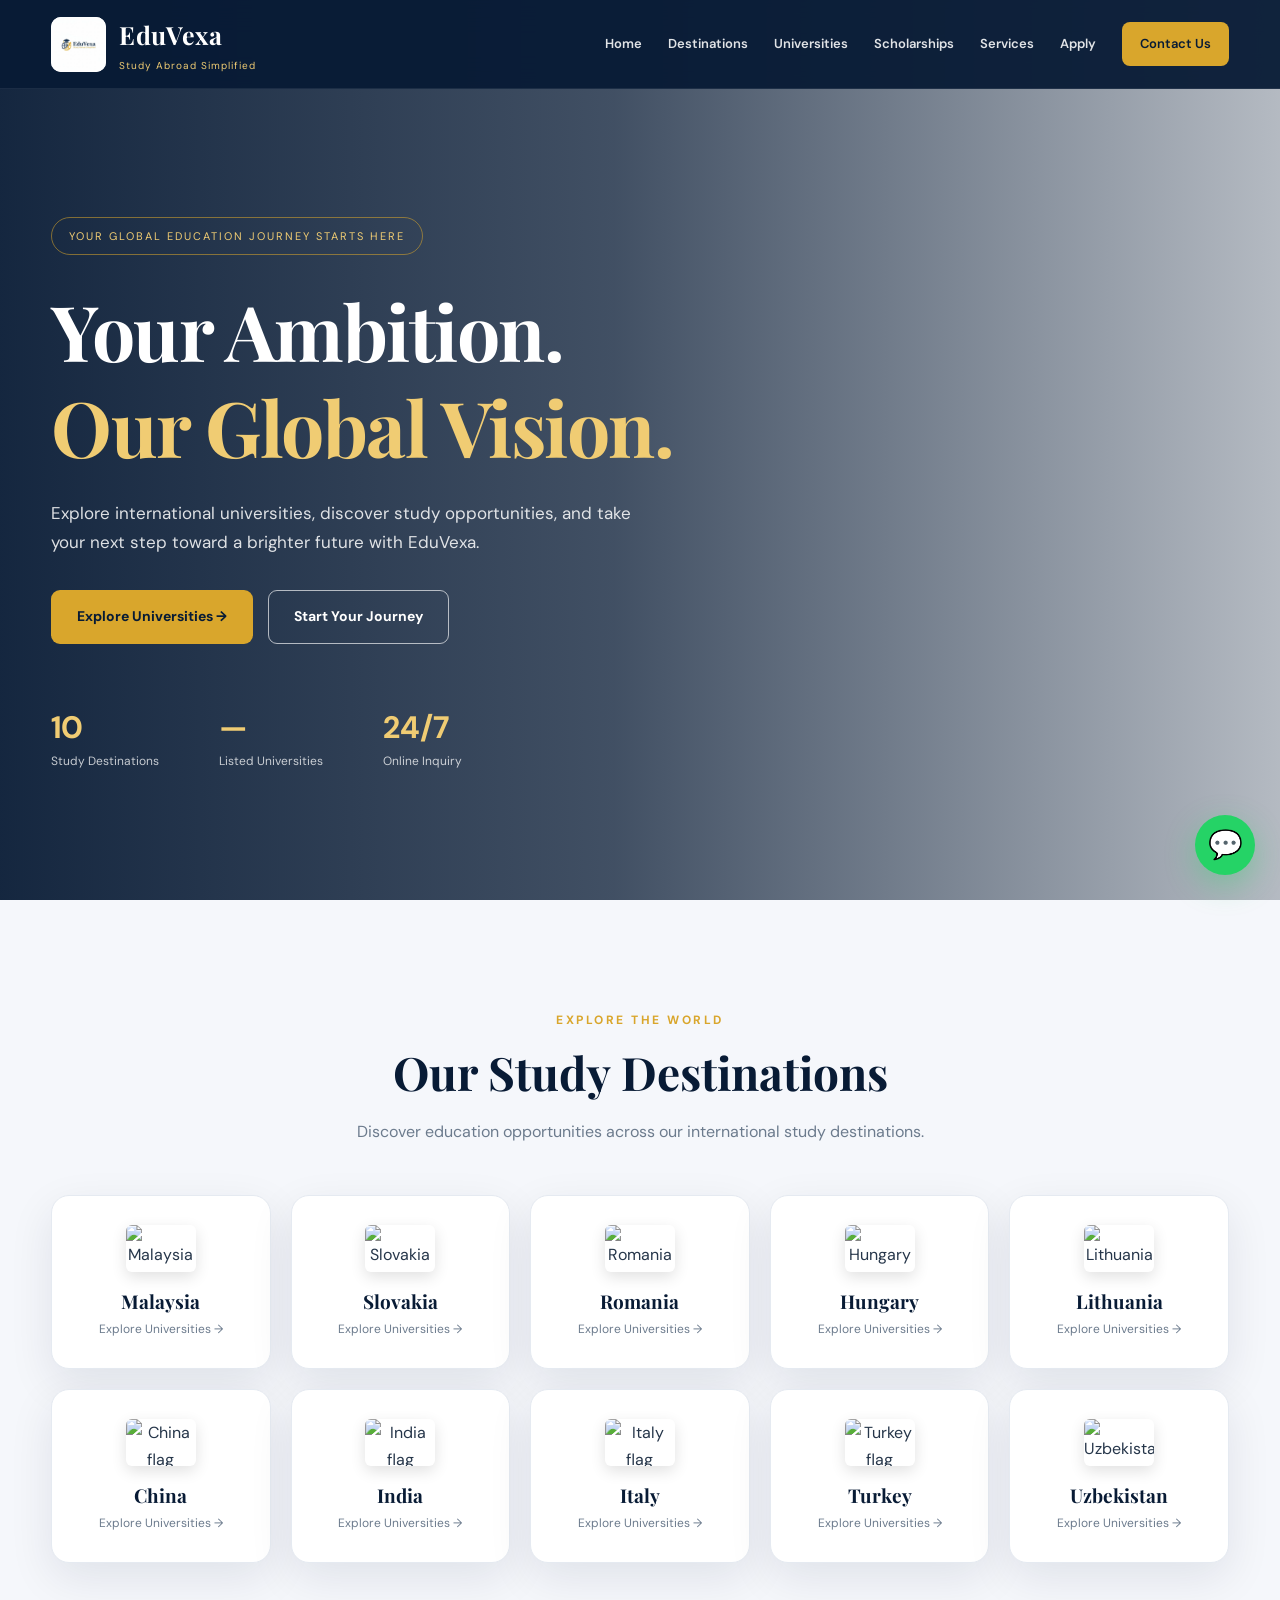
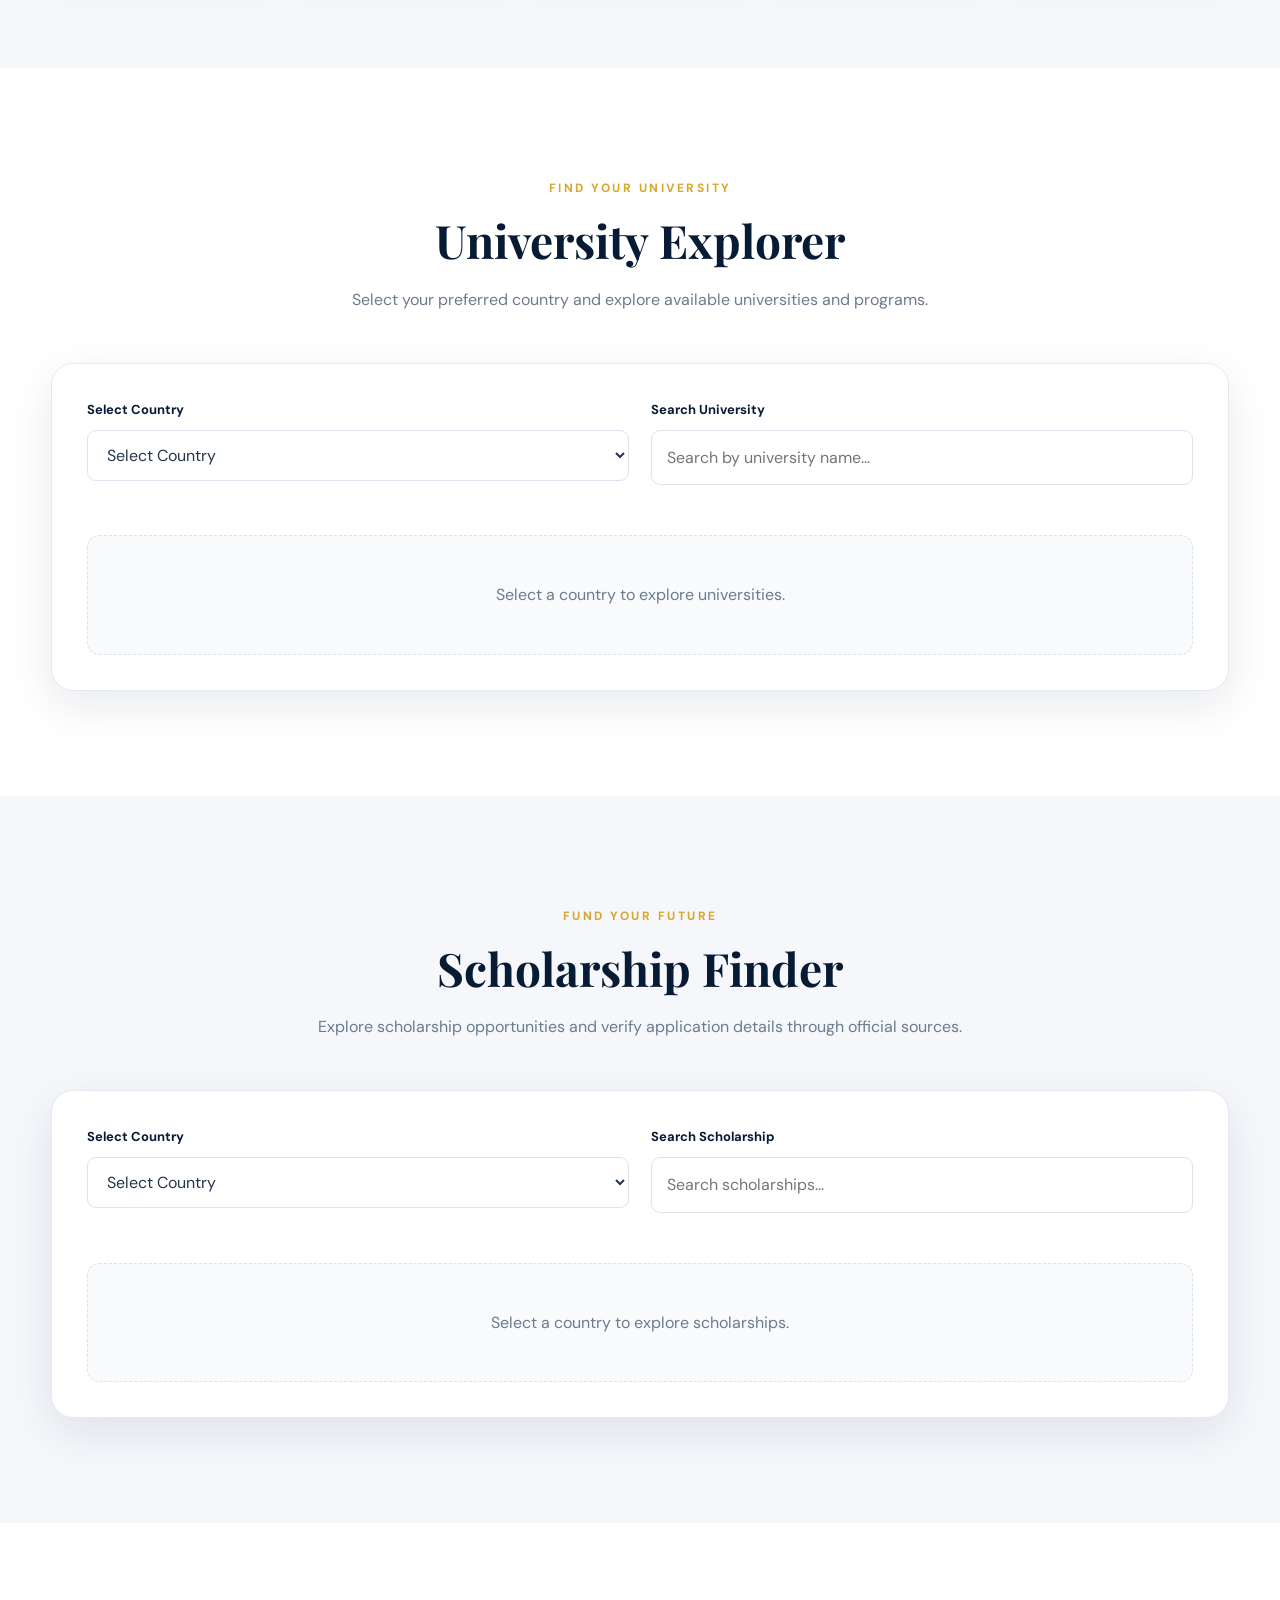
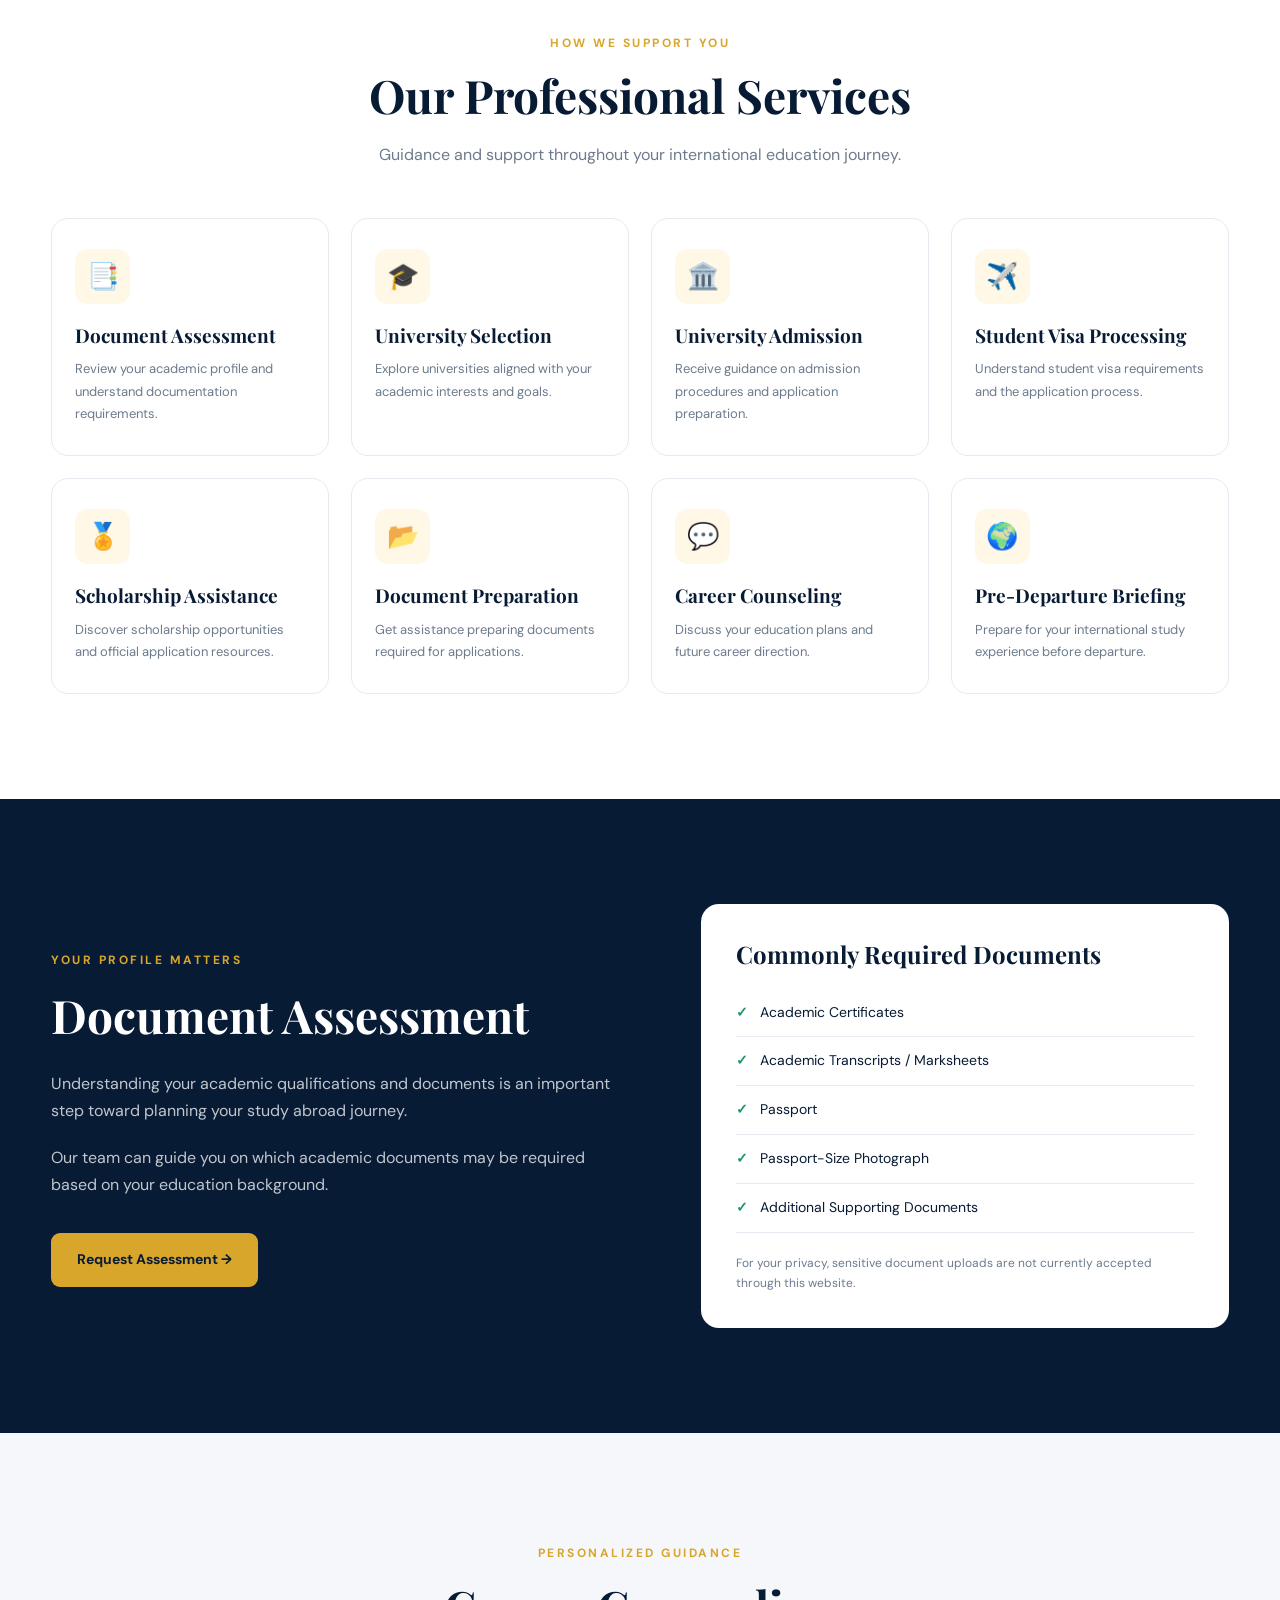
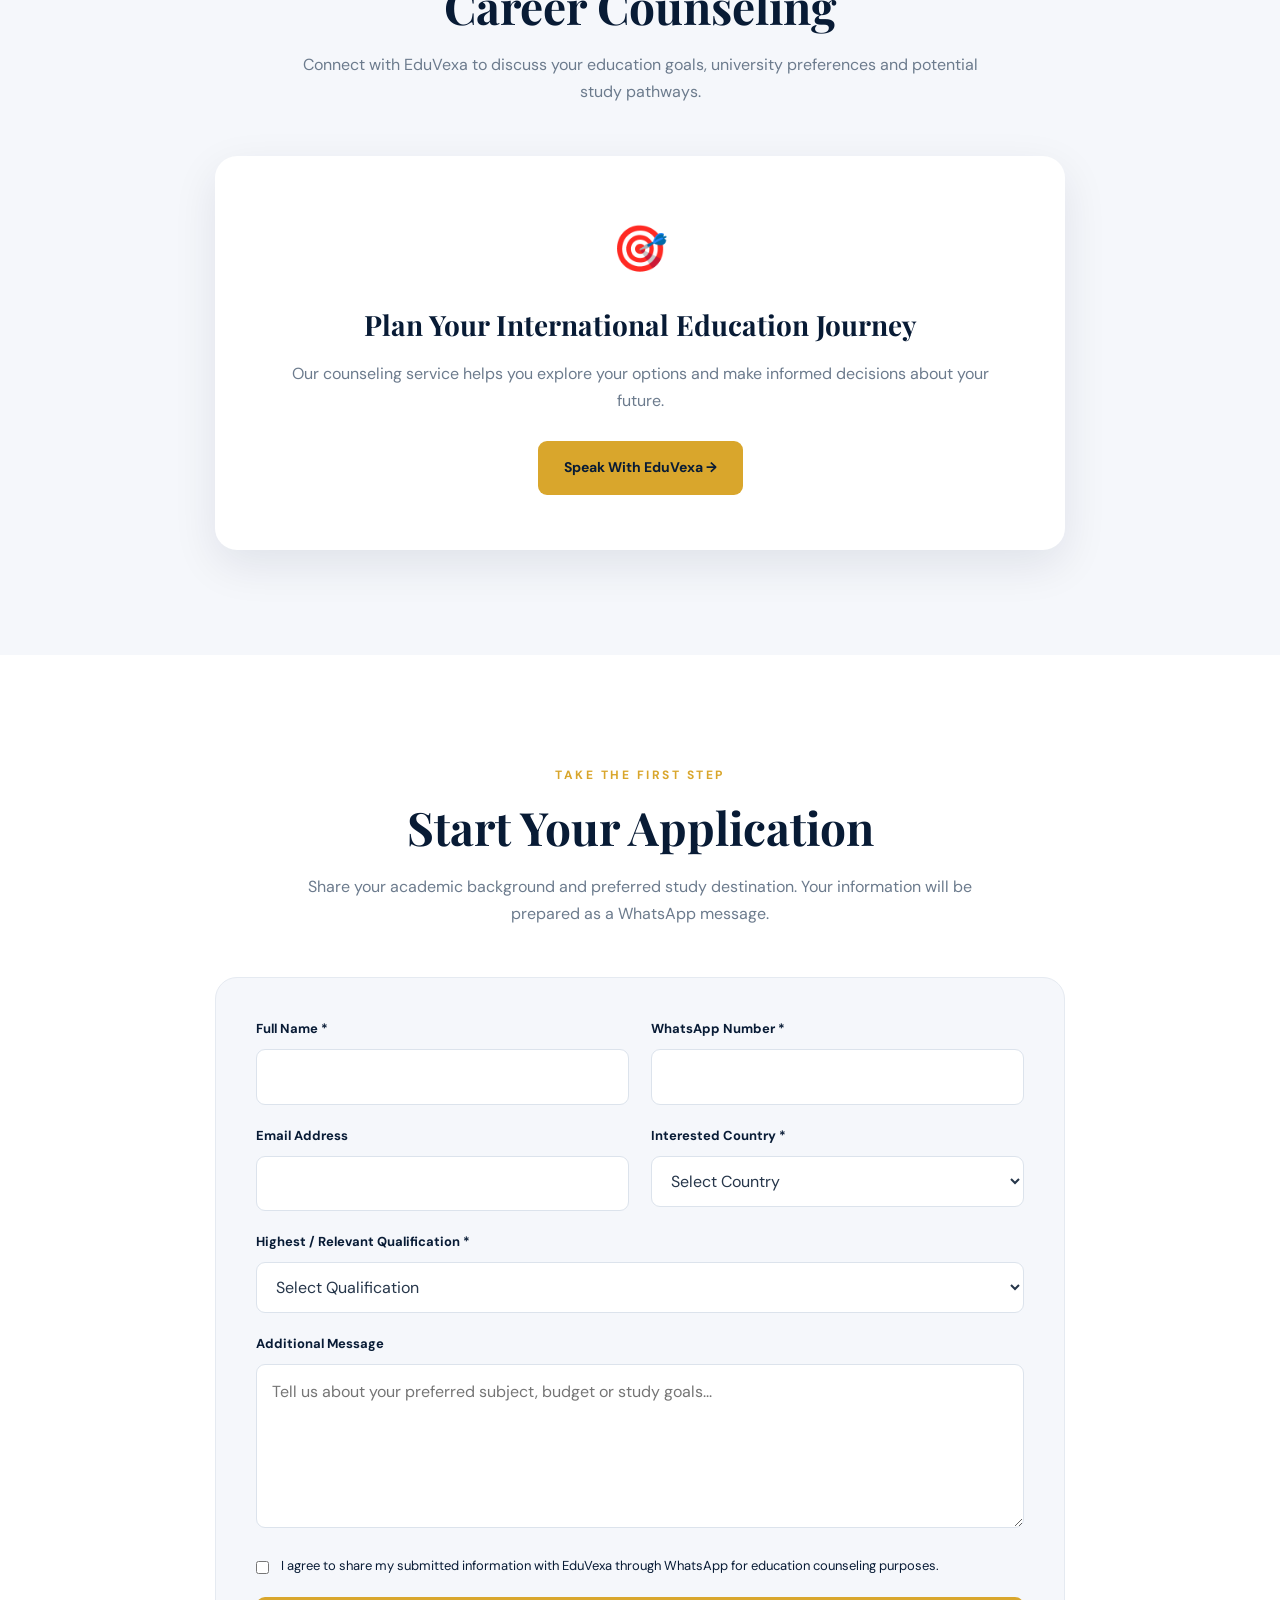
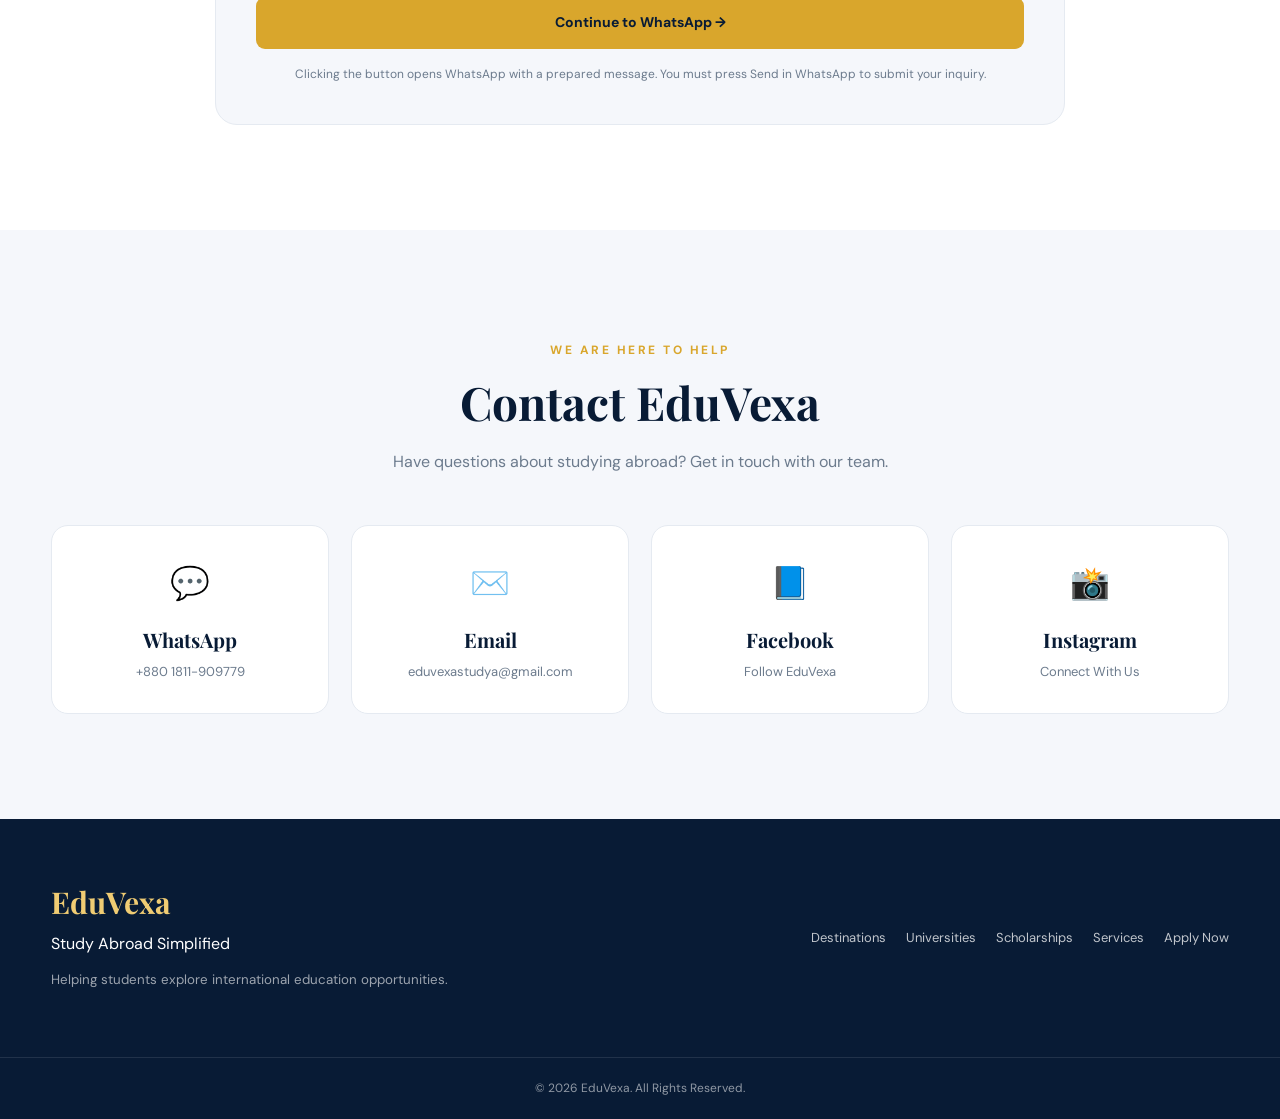
==== commit 4bd0d94a: "Launch EduVexa Premium V5 Website" ====
--- a/index.html
+++ b/index.html
@@ -1,1010 +1,570 @@
 <!DOCTYPE html>
 <html lang="en">
 <head>
-<meta charset="UTF-8">
-<meta name="viewport" content="width=device-width, initial-scale=1.0">
-<title>EduVexa | Study Abroad Simplified</title>
-<meta name="description" content="EduVexa – Study Abroad Simplified. University admission, student visa processing, scholarship assistance and career counseling for international students.">
-<meta property="og:title" content="EduVexa | Study Abroad Simplified">
-<meta property="og:description" content="Your gateway to global education. University admission, visa processing and scholarship support.">
-<meta property="og:type" content="website">
-<meta property="og:url" content="https://eduvexa.github.io/">
-<link rel="icon" type="image/jpeg" href="eduvexa%20logo%20jpg.jpg">
-<link rel="preconnect" href="https://fonts.googleapis.com">
-<link rel="preconnect" href="https://fonts.gstatic.com" crossorigin>
-<link href="https://fonts.googleapis.com/css2?family=Poppins:wght@400;500;600;700;800&display=swap" rel="stylesheet">
-
-<style>
-:root {
-  --navy: #102D4E;
-  --navy-dark: #0A1F36;
-  --gold: #D9A62C;
-  --gold-light: #E8BC55;
-  --white: #ffffff;
-  --light: #f5f7fb;
-  --text: #33475e;
-}
-
-* { box-sizing: border-box; margin: 0; padding: 0; }
-
-html { scroll-behavior: smooth; }
-
-body {
-  font-family: 'Poppins', Arial, sans-serif;
-  color: var(--text);
-  line-height: 1.7;
-  background: var(--white);
-}
-
-/* ---------- HEADER ---------- */
-header {
-  background: var(--white);
-  padding: 10px 6%;
-  display: flex;
-  justify-content: space-between;
-  align-items: center;
-  position: sticky;
-  top: 0;
-  z-index: 1000;
-  box-shadow: 0 2px 15px rgba(0,0,0,0.08);
-}
-
-.header-logo img {
-  height: 64px;
-  width: auto;
-  display: block;
-}
-
-nav {
-  display: flex;
-  align-items: center;
-  gap: 26px;
-}
-
-nav a {
-  color: var(--navy);
-  text-decoration: none;
-  font-weight: 600;
-  font-size: 15px;
-  transition: 0.3s;
-}
-
-nav a:hover { color: var(--gold); }
-
-.nav-cta {
-  background: var(--gold);
-  color: var(--navy) !important;
-  padding: 10px 22px;
-  border-radius: 8px;
-  font-weight: 700 !important;
-}
-
-.nav-cta:hover {
-  background: var(--gold-light);
-  transform: translateY(-2px);
-}
-
-.menu-btn {
-  display: none;
-  font-size: 26px;
-  background: none;
-  border: none;
-  color: var(--navy);
-  cursor: pointer;
-}
-
-/* ---------- HERO ---------- */
-.hero {
-  background:
-    radial-gradient(circle at 80% 20%, rgba(217,166,44,0.18), transparent 45%),
-    radial-gradient(circle at 15% 85%, rgba(217,166,44,0.12), transparent 40%),
-    linear-gradient(125deg, var(--navy-dark), var(--navy) 55%, #1a4a78);
-  color: white;
-  text-align: center;
-  padding: 130px 20px 140px;
-}
-
-.hero-badge {
-  display: inline-block;
-  background: rgba(217,166,44,0.15);
-  border: 1px solid rgba(217,166,44,0.5);
-  color: var(--gold-light);
-  padding: 8px 20px;
-  border-radius: 50px;
-  font-size: 14px;
-  font-weight: 600;
-  margin-bottom: 25px;
-  letter-spacing: 0.5px;
-}
-
-.hero h1 {
-  font-size: clamp(34px, 5.5vw, 62px);
-  line-height: 1.15;
-  max-width: 900px;
-  margin: 0 auto 22px;
-  font-weight: 800;
-}
-
-.hero h1 span { color: var(--gold); }
-
-.hero p {
-  max-width: 680px;
-  margin: 0 auto 38px;
-  font-size: 17px;
-  color: #d7e2ef;
-}
-
-.btn {
-  display: inline-block;
-  padding: 15px 32px;
-  border-radius: 10px;
-  text-decoration: none;
-  font-weight: 700;
-  margin: 6px;
-  transition: 0.3s;
-  font-size: 15px;
-}
-
-.btn-gold { background: var(--gold); color: var(--navy); }
-
-.btn-gold:hover { background: var(--gold-light); transform: translateY(-3px); }
-
-.btn-outline {
-  border: 2px solid rgba(255,255,255,0.7);
-  color: white;
-}
-
-.btn-outline:hover { background: white; color: var(--navy); transform: translateY(-3px); }
-
-/* ---------- STATS ---------- */
-.stats {
-  background: var(--white);
-  padding: 0 6%;
-  margin-top: -60px;
-  position: relative;
-  z-index: 5;
-}
-
-.stats-inner {
-  max-width: 1000px;
-  margin: auto;
-  background: var(--white);
-  border-radius: 18px;
-  box-shadow: 0 15px 45px rgba(16,45,78,0.15);
-  display: grid;
-  grid-template-columns: repeat(4, 1fr);
-  padding: 35px 20px;
-  gap: 10px;
-}
-
-.stat { text-align: center; }
-
-.stat h3 {
-  color: var(--navy);
-  font-size: 32px;
-  font-weight: 800;
-}
-
-.stat h3 span { color: var(--gold); }
-
-.stat p { font-size: 14px; font-weight: 500; }
-
-/* ---------- SECTIONS ---------- */
-section { padding: 85px 6%; }
-
-.section-title {
-  text-align: center;
-  color: var(--navy);
-  font-size: clamp(26px, 3.5vw, 38px);
-  font-weight: 800;
-  margin-bottom: 12px;
-}
-
-.section-title-line {
-  width: 70px;
-  height: 4px;
-  background: var(--gold);
-  border-radius: 5px;
-  margin: 0 auto 18px;
-}
-
-.section-subtitle {
-  text-align: center;
-  max-width: 680px;
-  margin: 0 auto 50px;
-  font-size: 16px;
-}
-
-/* ---------- ABOUT ---------- */
-.about-wrap {
-  max-width: 900px;
-  margin: auto;
-  text-align: center;
-}
-
-.about-wrap p { margin-bottom: 16px; font-size: 16.5px; }
-
-/* ---------- DESTINATIONS ---------- */
-.destinations { background: var(--light); }
-
-.grid {
-  display: grid;
-  grid-template-columns: repeat(auto-fit, minmax(240px, 1fr));
-  gap: 24px;
-  max-width: 1200px;
-  margin: auto;
-}
-
-.card {
-  background: white;
-  border-radius: 16px;
-  padding: 30px 24px;
-  box-shadow: 0 5px 25px rgba(16,45,78,0.07);
-  transition: 0.3s;
-  text-align: center;
-  text-decoration: none;
-  color: var(--text);
-  display: block;
-  border: 1px solid transparent;
-}
-
-.card:hover {
-  transform: translateY(-8px);
-  border-color: var(--gold);
-  box-shadow: 0 15px 35px rgba(16,45,78,0.13);
-}
-
-.flag {
-  width: 64px;
-  height: 64px;
-  object-fit: cover;
-  border-radius: 50%;
-  box-shadow: 0 4px 12px rgba(0,0,0,0.15);
-  margin-bottom: 15px;
-}
-
-.card h3 { color: var(--navy); font-size: 19px; margin-bottom: 8px; }
-
-.card p { font-size: 14px; }
-
-.card .apply-link {
-  display: inline-block;
-  margin-top: 14px;
-  color: var(--gold);
-  font-weight: 700;
-  font-size: 14px;
-}
-
-/* ---------- SERVICES ---------- */
-.services .card { text-align: left; }
-
-.icon-box {
-  width: 58px;
-  height: 58px;
-  background: linear-gradient(135deg, var(--navy), #1c4a7a);
-  border-radius: 14px;
-  display: flex;
-  align-items: center;
-  justify-content: center;
-  font-size: 26px;
-  margin-bottom: 18px;
-}
-
-.card h3 { font-size: 18px; }
-
-.card p { font-size: 14.5px; }
-
-/* ---------- WHY US ---------- */
-.why { background: var(--navy); color: white; }
-
-.why .section-title { color: white; }
-
-.why-grid {
-  display: grid;
-  grid-template-columns: repeat(auto-fit, minmax(230px, 1fr));
-  gap: 24px;
-  max-width: 1150px;
-  margin: auto;
-}
-
-.why-item {
-  background: rgba(255,255,255,0.06);
-  border: 1px solid rgba(217,166,44,0.35);
-  border-radius: 16px;
-  padding: 32px 24px;
-  text-align: center;
-  transition: 0.3s;
-}
-
-.why-item:hover { background: rgba(217,166,44,0.12); transform: translateY(-6px); }
-
-.why-item .icon { font-size: 36px; margin-bottom: 14px; }
-
-.why-item h3 { color: var(--gold-light); font-size: 18px; margin-bottom: 8px; }
-
-.why-item p { font-size: 14px; color: #dbe5f0; }
-
-/* ---------- SUCCESS CTA ---------- */
-.success-cta {
-  text-align: center;
-  background: linear-gradient(120deg, var(--gold), var(--gold-light));
-  padding: 70px 6%;
-}
-
-.success-cta h2 { color: var(--navy); font-size: clamp(24px, 3.5vw, 36px); font-weight: 800; }
-
-.success-cta p { color: #4a3a10; max-width: 640px; margin: 12px auto 28px; font-weight: 500; }
-
-.btn-navy { background: var(--navy); color: white; }
-
-.btn-navy:hover { background: var(--navy-dark); transform: translateY(-3px); }
-
-/* ---------- APPLY FORM ---------- */
-.apply { background: var(--light); }
-
-.form-wrap {
-  max-width: 760px;
-  margin: auto;
-  background: white;
-  border-radius: 20px;
-  padding: 45px 40px;
-  box-shadow: 0 15px 45px rgba(16,45,78,0.1);
-}
-
-.form-row {
-  display: grid;
-  grid-template-columns: 1fr 1fr;
-  gap: 18px;
-}
-
-.form-group { margin-bottom: 18px; }
-
-.form-group label {
-  display: block;
-  font-weight: 600;
-  color: var(--navy);
-  font-size: 14px;
-  margin-bottom: 7px;
-}
-
-.form-group input,
-.form-group select,
-.form-group textarea {
-  width: 100%;
-  padding: 13px 15px;
-  border: 1.5px solid #d7dee8;
-  border-radius: 10px;
-  font-family: inherit;
-  font-size: 15px;
-  color: var(--text);
-  background: #fbfcfe;
-  transition: 0.3s;
-}
-
-.form-group input:focus,
-.form-group select:focus,
-.form-group textarea:focus {
-  outline: none;
-  border-color: var(--gold);
-  background: white;
-}
-
-.form-note {
-  text-align: center;
-  font-size: 13.5px;
-  margin-top: 16px;
-  color: #6b7c92;
-}
-
-/* ---------- CONTACT ---------- */
-.contact { background: var(--navy); color: white; text-align: center; }
-
-.contact .section-title { color: white; }
-
-.contact-grid {
-  display: grid;
-  grid-template-columns: repeat(auto-fit, minmax(230px, 1fr));
-  gap: 22px;
-  max-width: 1050px;
-  margin: 45px auto 35px;
-}
-
-.contact-box {
-  background: rgba(255,255,255,0.06);
-  border: 1px solid rgba(255,255,255,0.12);
-  border-radius: 16px;
-  padding: 28px 20px;
-}
-
-.contact-box .icon { font-size: 30px; margin-bottom: 10px; }
-
-.contact-box h3 { color: var(--gold-light); font-size: 16px; margin-bottom: 8px; }
-
-.contact-box p, .contact-box a { font-size: 14.5px; color: #e2eaf3; text-decoration: none; }
-
-.contact-box a:hover { color: var(--gold); }
-
-/* ---------- FOOTER ---------- */
-footer {
-  background: var(--navy-dark);
-  color: #b9c7d8;
-  padding: 55px 6% 25px;
-}
-
-.footer-grid {
-  display: grid;
-  grid-template-columns: 1.4fr 1fr 1.2fr;
-  gap: 40px;
-  max-width: 1150px;
-  margin: auto;
-  padding-bottom: 35px;
-  border-bottom: 1px solid rgba(255,255,255,0.1);
-}
-
-.footer-logo img { height: 58px; margin-bottom: 15px; }
-
-.footer-grid h4 { color: white; font-size: 17px; margin-bottom: 16px; }
-
-.footer-grid ul { list-style: none; }
-
-.footer-grid ul li { margin-bottom: 10px; }
-
-.footer-grid a { color: #b9c7d8; text-decoration: none; font-size: 14.5px; }
-
-.footer-grid a:hover { color: var(--gold); }
-
-.socials { display: flex; gap: 12px; margin-top: 18px; }
-
-.socials a {
-  width: 42px;
-  height: 42px;
-  background: rgba(255,255,255,0.08);
-  border-radius: 10px;
-  display: flex;
-  align-items: center;
-  justify-content: center;
-  transition: 0.3s;
-}
-
-.socials a:hover { background: var(--gold); transform: translateY(-3px); }
-
-.socials svg { width: 20px; height: 20px; fill: white; }
-
-.copyright {
-  text-align: center;
-  padding-top: 22px;
-  font-size: 13.5px;
-}
-
-/* ---------- WHATSAPP FLOAT ---------- */
-.whatsapp-float {
-  position: fixed;
-  bottom: 24px;
-  right: 24px;
-  width: 60px;
-  height: 60px;
-  background: #25D366;
-  border-radius: 50%;
-  display: flex;
-  align-items: center;
-  justify-content: center;
-  box-shadow: 0 6px 20px rgba(37,211,102,0.45);
-  z-index: 1200;
-  transition: 0.3s;
-}
-
-.whatsapp-float:hover { transform: scale(1.1); }
-
-.whatsapp-float svg { width: 32px; height: 32px; fill: white; }
-
-/* ---------- REVEAL ANIMATION ---------- */
-.reveal {
-  opacity: 0;
-  transform: translateY(30px);
-  transition: 0.7s ease;
-}
-
-.reveal.visible { opacity: 1; transform: translateY(0); }
-
-/* ---------- MOBILE ---------- */
-@media (max-width: 900px) {
-
-  .menu-btn { display: block; }
-
-  nav {
-    position: absolute;
-    top: 100%;
-    left: 0;
-    right: 0;
-    background: white;
-    flex-direction: column;
-    padding: 20px;
-    gap: 16px;
-    box-shadow: 0 10px 25px rgba(0,0,0,0.12);
-    display: none;
-  }
-
-  nav.open { display: flex; }
-
-  .stats-inner { grid-template-columns: repeat(2, 1fr); gap: 25px; }
-
-  .form-row { grid-template-columns: 1fr; }
-
-  .footer-grid { grid-template-columns: 1fr; gap: 30px; }
-
-  section { padding: 60px 5%; }
-
-  .hero { padding: 90px 20px 110px; }
-
-  .form-wrap { padding: 32px 22px; }
-}
-</style>
+  <meta charset="UTF-8">
+  <meta name="viewport" content="width=device-width, initial-scale=1">
+  <meta name="theme-color" content="#081b35">
+  <meta name="description" content="EduVexa helps students explore international universities, scholarships, admissions and study abroad opportunities.">
+  <title>EduVexa | Study Abroad Simplified</title>
+
+  <link rel="preconnect" href="https://fonts.googleapis.com">
+  <link rel="preconnect" href="https://fonts.gstatic.com" crossorigin>
+  <link href="https://fonts.googleapis.com/css2?family=DM+Sans:wght@400;500;600;700&family=Playfair+Display:wght@500;600;700&display=swap" rel="stylesheet">
+
+  <link rel="stylesheet" href="./demo/style.css">
+  <script src="./demo/app.js" defer></script>
 </head>
 
 <body>
 
-<!-- ================= HEADER ================= -->
-<header>
-  <a href="#home" class="header-logo">
-    <img src="eduvexa%20logo%20jpg.jpg" alt="EduVexa - Study Abroad Simplified">
-  </a>
-
-  <button class="menu-btn" id="menuBtn" aria-label="Menu">☰</button>
-
-  <nav id="navMenu">
-    <a href="#home">Home</a>
-    <a href="#about">About</a>
-    <a href="#destinations">Destinations</a>
-    <a href="#services">Services</a>
-    <a href="#apply">Apply</a>
-    <a href="#contact">Contact</a>
-    <a href="https://wa.me/8801811909779" class="nav-cta" target="_blank" rel="noopener noreferrer">Free Consultation</a>
-  </nav>
+<header class="site-header" id="siteHeader">
+  <div class="container nav-wrap">
+
+    <a href="#home" class="brand">
+      <img src="./eduvexa%20logo%20jpg.jpg" alt="EduVexa Logo">
+      <span>
+        <strong>EduVexa</strong>
+        <small>Study Abroad Simplified</small>
+      </span>
+    </a>
+
+    <button class="menu-toggle" id="menuToggle" type="button" aria-label="Toggle navigation" aria-expanded="false">
+      ☰
+    </button>
+
+    <nav class="main-nav" id="mainNav" aria-label="Main navigation">
+      <a href="#home">Home</a>
+      <a href="#destinations">Destinations</a>
+      <a href="#universities">Universities</a>
+      <a href="#scholarships">Scholarships</a>
+      <a href="#services">Services</a>
+      <a href="#apply">Apply</a>
+      <a href="#contact" class="nav-contact">Contact Us</a>
+    </nav>
+
+  </div>
 </header>
 
 <main>
 
-<!-- ================= HERO ================= -->
-<section class="hero" id="home">
-  <div class="hero-badge">🎓 Trusted Study Abroad Consultancy</div>
-
-  <h1>Your Global Education <span>Journey Starts Here</span></h1>
-
-  <p>
-    Study Abroad Simplified. Explore international education opportunities with
-    personalized university admission, scholarship and student visa guidance.
-  </p>
-
-  <a href="https://wa.me/8801811909779" class="btn btn-gold" target="_blank" rel="noopener noreferrer">Get Free Consultation</a>
-  <a href="#destinations" class="btn btn-outline">Explore Destinations</a>
-</section>
-
-<!-- ================= STATS ================= -->
-<div class="stats">
-  <div class="stats-inner reveal">
-    <div class="stat"><h3>10<span>+</span></h3><p>Study Destinations</p></div>
-    <div class="stat"><h3>8<span>+</span></h3><p>Core Services</p></div>
-    <div class="stat"><h3>24<span>/7</span></h3><p>Online Support</p></div>
-    <div class="stat"><h3>100<span>%</span></h3><p>Personalized Guidance</p></div>
+  <!-- HERO -->
+
+  <section class="hero" id="home">
+    <div class="hero-overlay"></div>
+
+    <div class="container hero-content">
+
+      <div class="hero-badge">
+        YOUR GLOBAL EDUCATION JOURNEY STARTS HERE
+      </div>
+
+      <h1>
+        Your Ambition.<br>
+        <span>Our Global Vision.</span>
+      </h1>
+
+      <p>
+        Explore international universities, discover study opportunities,
+        and take your next step toward a brighter future with EduVexa.
+      </p>
+
+      <div class="hero-buttons">
+        <a href="#universities" class="btn btn-gold">
+          Explore Universities →
+        </a>
+
+        <a href="#apply" class="btn btn-outline">
+          Start Your Journey
+        </a>
+      </div>
+
+      <div class="hero-stats">
+        <div>
+          <strong>10</strong>
+          <span>Study Destinations</span>
+        </div>
+
+        <div>
+          <strong id="universityCount">—</strong>
+          <span>Listed Universities</span>
+        </div>
+
+        <div>
+          <strong>24/7</strong>
+          <span>Online Inquiry</span>
+        </div>
+      </div>
+
+    </div>
+  </section>
+
+  <!-- DESTINATIONS -->
+
+  <section class="section destinations-section" id="destinations">
+    <div class="container">
+
+      <div class="section-heading">
+        <span class="eyebrow">EXPLORE THE WORLD</span>
+        <h2>Our Study Destinations</h2>
+        <p>
+          Discover education opportunities across our international study destinations.
+        </p>
+      </div>
+
+      <div class="country-grid" id="countryGrid"></div>
+
+    </div>
+  </section>
+
+  <!-- UNIVERSITY EXPLORER -->
+
+  <section class="section university-section" id="universities">
+    <div class="container">
+
+      <div class="section-heading">
+        <span class="eyebrow">FIND YOUR UNIVERSITY</span>
+        <h2>University Explorer</h2>
+        <p>
+          Select your preferred country and explore available universities and programs.
+        </p>
+      </div>
+
+      <div class="explorer-panel">
+
+        <div class="explorer-controls">
+
+          <div class="form-group">
+            <label for="universityCountry">Select Country</label>
+            <select id="universityCountry">
+              <option value="">Select Country</option>
+            </select>
+          </div>
+
+          <div class="form-group">
+            <label for="universitySearch">Search University</label>
+            <input
+              type="search"
+              id="universitySearch"
+              placeholder="Search by university name..."
+            >
+          </div>
+
+        </div>
+
+        <div id="universityGrid" class="university-grid">
+          <div class="empty-state">
+            Select a country to explore universities.
+          </div>
+        </div>
+
+      </div>
+
+      <div id="programSection" class="program-section" hidden>
+
+        <div class="section-heading">
+          <span class="eyebrow">AVAILABLE COURSES</span>
+          <h2 id="programTitle">University Programs</h2>
+        </div>
+
+        <div id="programGrid" class="program-grid"></div>
+
+      </div>
+
+    </div>
+  </section>
+
+  <!-- SCHOLARSHIPS -->
+
+  <section class="section scholarship-section" id="scholarships">
+    <div class="container">
+
+      <div class="section-heading">
+        <span class="eyebrow">FUND YOUR FUTURE</span>
+        <h2>Scholarship Finder</h2>
+        <p>
+          Explore scholarship opportunities and verify application details through official sources.
+        </p>
+      </div>
+
+      <div class="explorer-panel">
+
+        <div class="explorer-controls">
+
+          <div class="form-group">
+            <label for="scholarshipCountry">Select Country</label>
+            <select id="scholarshipCountry">
+              <option value="">Select Country</option>
+            </select>
+          </div>
+
+          <div class="form-group">
+            <label for="scholarshipSearch">Search Scholarship</label>
+            <input
+              type="search"
+              id="scholarshipSearch"
+              placeholder="Search scholarships..."
+            >
+          </div>
+
+        </div>
+
+        <div id="scholarshipGrid" class="scholarship-grid">
+          <div class="empty-state">
+            Select a country to explore scholarships.
+          </div>
+        </div>
+
+      </div>
+
+    </div>
+  </section>
+
+  <!-- SERVICES -->
+
+  <section class="section services-section" id="services">
+    <div class="container">
+
+      <div class="section-heading">
+        <span class="eyebrow">HOW WE SUPPORT YOU</span>
+        <h2>Our Professional Services</h2>
+        <p>
+          Guidance and support throughout your international education journey.
+        </p>
+      </div>
+
+      <div class="services-grid">
+
+        <article class="service-card">
+          <div class="service-icon">📑</div>
+          <h3>Document Assessment</h3>
+          <p>Review your academic profile and understand documentation requirements.</p>
+        </article>
+
+        <article class="service-card">
+          <div class="service-icon">🎓</div>
+          <h3>University Selection</h3>
+          <p>Explore universities aligned with your academic interests and goals.</p>
+        </article>
+
+        <article class="service-card">
+          <div class="service-icon">🏛️</div>
+          <h3>University Admission</h3>
+          <p>Receive guidance on admission procedures and application preparation.</p>
+        </article>
+
+        <article class="service-card">
+          <div class="service-icon">✈️</div>
+          <h3>Student Visa Processing</h3>
+          <p>Understand student visa requirements and the application process.</p>
+        </article>
+
+        <article class="service-card">
+          <div class="service-icon">🏅</div>
+          <h3>Scholarship Assistance</h3>
+          <p>Discover scholarship opportunities and official application resources.</p>
+        </article>
+
+        <article class="service-card">
+          <div class="service-icon">📂</div>
+          <h3>Document Preparation</h3>
+          <p>Get assistance preparing documents required for applications.</p>
+        </article>
+
+        <article class="service-card">
+          <div class="service-icon">💬</div>
+          <h3>Career Counseling</h3>
+          <p>Discuss your education plans and future career direction.</p>
+        </article>
+
+        <article class="service-card">
+          <div class="service-icon">🌍</div>
+          <h3>Pre-Departure Briefing</h3>
+          <p>Prepare for your international study experience before departure.</p>
+        </article>
+
+      </div>
+
+    </div>
+  </section>
+
+  <!-- DOCUMENT ASSESSMENT -->
+
+  <section class="section assessment-section" id="assessment">
+    <div class="container assessment-layout">
+
+      <div>
+        <span class="eyebrow">YOUR PROFILE MATTERS</span>
+        <h2>Document Assessment</h2>
+
+        <p>
+          Understanding your academic qualifications and documents
+          is an important step toward planning your study abroad journey.
+        </p>
+
+        <p>
+          Our team can guide you on which academic documents may be
+          required based on your education background.
+        </p>
+
+        <a href="#apply" class="btn btn-gold">
+          Request Assessment →
+        </a>
+      </div>
+
+      <div class="assessment-card">
+        <h3>Commonly Required Documents</h3>
+
+        <ul>
+          <li>Academic Certificates</li>
+          <li>Academic Transcripts / Marksheets</li>
+          <li>Passport</li>
+          <li>Passport-Size Photograph</li>
+          <li>Additional Supporting Documents</li>
+        </ul>
+
+        <p class="security-note">
+          For your privacy, sensitive document uploads are not currently
+          accepted through this website.
+        </p>
+      </div>
+
+    </div>
+  </section>
+
+  <!-- CAREER COUNSELING -->
+
+  <section class="section counseling-section" id="counseling">
+    <div class="container">
+
+      <div class="section-heading">
+        <span class="eyebrow">PERSONALIZED GUIDANCE</span>
+        <h2>Career Counseling</h2>
+        <p>
+          Connect with EduVexa to discuss your education goals,
+          university preferences and potential study pathways.
+        </p>
+      </div>
+
+      <div class="counseling-box">
+        <div class="counseling-icon">🎯</div>
+
+        <h3>Plan Your International Education Journey</h3>
+
+        <p>
+          Our counseling service helps you explore your options
+          and make informed decisions about your future.
+        </p>
+
+        <a
+          href="https://wa.me/8801811909779"
+          target="_blank"
+          rel="noopener noreferrer"
+          class="btn btn-gold"
+        >
+          Speak With EduVexa →
+        </a>
+      </div>
+
+    </div>
+  </section>
+
+  <!-- APPLICATION -->
+
+  <section class="section application-section" id="apply">
+    <div class="container">
+
+      <div class="section-heading">
+        <span class="eyebrow">TAKE THE FIRST STEP</span>
+        <h2>Start Your Application</h2>
+        <p>
+          Share your academic background and preferred study destination.
+          Your information will be prepared as a WhatsApp message.
+        </p>
+      </div>
+
+      <form id="applicationForm" class="application-form">
+
+        <div class="form-row">
+
+          <div class="form-group">
+            <label for="studentName">Full Name *</label>
+            <input id="studentName" name="studentName" type="text" required>
+          </div>
+
+          <div class="form-group">
+            <label for="studentWhatsapp">WhatsApp Number *</label>
+            <input
+              id="studentWhatsapp"
+              name="studentWhatsapp"
+              type="tel"
+              required
+            >
+          </div>
+
+        </div>
+
+        <div class="form-row">
+
+          <div class="form-group">
+            <label for="studentEmail">Email Address</label>
+            <input id="studentEmail" name="studentEmail" type="email">
+          </div>
+
+          <div class="form-group">
+            <label for="interestedCountry">Interested Country *</label>
+            <select id="interestedCountry" name="interestedCountry" required>
+              <option value="">Select Country</option>
+            </select>
+          </div>
+
+        </div>
+
+        <div class="form-group">
+          <label for="qualification">Highest / Relevant Qualification *</label>
+
+          <select id="qualification" name="qualification" required>
+            <option value="">Select Qualification</option>
+            <option value="SSC">SSC</option>
+            <option value="HSC">HSC</option>
+            <option value="Diploma">Diploma</option>
+            <option value="Bachelor's">Bachelor's</option>
+            <option value="Master's">Master's</option>
+            <option value="Alim">Alim</option>
+            <option value="Dakhil">Dakhil</option>
+          </select>
+        </div>
+
+        <div id="educationFields"></div>
+
+        <div class="form-group">
+          <label for="studentMessage">Additional Message</label>
+          <textarea
+            id="studentMessage"
+            name="studentMessage"
+            rows="5"
+            placeholder="Tell us about your preferred subject, budget or study goals..."
+          ></textarea>
+        </div>
+
+        <div class="form-group consent-group">
+          <label>
+            <input type="checkbox" id="applicationConsent" required>
+            I agree to share my submitted information with EduVexa
+            through WhatsApp for education counseling purposes.
+          </label>
+        </div>
+
+        <button type="submit" class="btn btn-gold submit-btn">
+          Continue to WhatsApp →
+        </button>
+
+        <p class="form-note">
+          Clicking the button opens WhatsApp with a prepared message.
+          You must press Send in WhatsApp to submit your inquiry.
+        </p>
+
+      </form>
+
+    </div>
+  </section>
+
+  <!-- CONTACT -->
+
+  <section class="section contact-section" id="contact">
+    <div class="container">
+
+      <div class="section-heading">
+        <span class="eyebrow">WE ARE HERE TO HELP</span>
+        <h2>Contact EduVexa</h2>
+        <p>
+          Have questions about studying abroad? Get in touch with our team.
+        </p>
+      </div>
+
+      <div class="contact-grid">
+
+        <a
+          class="contact-card"
+          href="https://wa.me/8801811909779"
+          target="_blank"
+          rel="noopener noreferrer"
+        >
+          <span>💬</span>
+          <h3>WhatsApp</h3>
+          <p>+880 1811-909779</p>
+        </a>
+
+        <a class="contact-card" href="mailto:eduvexastudya@gmail.com">
+          <span>✉️</span>
+          <h3>Email</h3>
+          <p>eduvexastudya@gmail.com</p>
+        </a>
+
+        <a
+          class="contact-card"
+          href="https://www.facebook.com/EduVexaStudyAbroadSimplified/"
+          target="_blank"
+          rel="noopener noreferrer"
+        >
+          <span>📘</span>
+          <h3>Facebook</h3>
+          <p>Follow EduVexa</p>
+        </a>
+
+        <a
+          class="contact-card"
+          href="https://www.instagram.com/eduvexastudya/"
+          target="_blank"
+          rel="noopener noreferrer"
+        >
+          <span>📸</span>
+          <h3>Instagram</h3>
+          <p>Connect With Us</p>
+        </a>
+
+      </div>
+
+    </div>
+  </section>
+
+</main>
+
+<footer class="site-footer">
+  <div class="container footer-content">
+
+    <div class="footer-brand">
+      <h3>EduVexa</h3>
+      <p>Study Abroad Simplified</p>
+      <small>
+        Helping students explore international education opportunities.
+      </small>
+    </div>
+
+    <div class="footer-links">
+      <a href="#destinations">Destinations</a>
+      <a href="#universities">Universities</a>
+      <a href="#scholarships">Scholarships</a>
+      <a href="#services">Services</a>
+      <a href="#apply">Apply Now</a>
+    </div>
+
   </div>
-</div>
-
-<!-- ================= ABOUT ================= -->
-<section id="about">
-  <h2 class="section-title">Welcome to EduVexa</h2>
-  <div class="section-title-line"></div>
-
-  <div class="about-wrap reveal">
-    <p>
-      <strong>EduVexa – Study Abroad Simplified</strong> is an international education
-      consultancy dedicated to helping students explore study opportunities around the world.
-    </p>
-    <p>
-      From choosing the right university to preparing admission documents and
-      understanding the visa application process — our mission is to make your
-      international education journey simple, clear and successful.
-    </p>
+
+  <div class="footer-bottom">
+    © <span id="currentYear">2026</span> EduVexa.
+    All Rights Reserved.
   </div>
-</section>
-
-<!-- ================= DESTINATIONS ================= -->
-<section class="destinations" id="destinations">
-  <h2 class="section-title">Explore Study Destinations</h2>
-  <div class="section-title-line"></div>
-  <p class="section-subtitle">
-    Discover international education opportunities across our destinations.
-    Click on any country to start your inquiry on WhatsApp.
-  </p>
-
-  <div class="grid">
-
-    <a class="card reveal" href="https://wa.me/8801811909779?text=Hello%20EduVexa!%20I%20am%20interested%20in%20studying%20in%20Uzbekistan.%20Please%20share%20details." target="_blank" rel="noopener noreferrer">
-      <img class="flag" src="https://flagcdn.com/w160/uz.png" alt="Uzbekistan flag">
-      <h3>Uzbekistan</h3>
-      <p>Explore quality education and affordable study options in Uzbekistan.</p>
-      <span class="apply-link">Inquire Now →</span>
-    </a>
-
-    <a class="card reveal" href="https://wa.me/8801811909779?text=Hello%20EduVexa!%20I%20am%20interested%20in%20studying%20in%20Slovakia.%20Please%20share%20details." target="_blank" rel="noopener noreferrer">
-      <img class="flag" src="https://flagcdn.com/w160/sk.png" alt="Slovakia flag">
-      <h3>Slovakia</h3>
-      <p>Discover higher education opportunities in the heart of Europe.</p>
-      <span class="apply-link">Inquire Now →</span>
-    </a>
-
-    <a class="card reveal" href="https://wa.me/8801811909779?text=Hello%20EduVexa!%20I%20am%20interested%20in%20studying%20in%20Romania.%20Please%20share%20details." target="_blank" rel="noopener noreferrer">
-      <img class="flag" src="https://flagcdn.com/w160/ro.png" alt="Romania flag">
-      <h3>Romania</h3>
-      <p>Explore universities and diverse study programs in Romania.</p>
-      <span class="apply-link">Inquire Now →</span>
-    </a>
-
-    <a class="card reveal" href="https://wa.me/8801811909779?text=Hello%20EduVexa!%20I%20am%20interested%20in%20studying%20in%20Lithuania.%20Please%20share%20details." target="_blank" rel="noopener noreferrer">
-      <img class="flag" src="https://flagcdn.com/w160/lt.png" alt="Lithuania flag">
-      <h3>Lithuania</h3>
-      <p>Discover international study opportunities in the Baltic region.</p>
-      <span class="apply-link">Inquire Now →</span>
-    </a>
-
-    <a class="card reveal" href="https://wa.me/8801811909779?text=Hello%20EduVexa!%20I%20am%20interested%20in%20studying%20in%20Hungary.%20Please%20share%20details." target="_blank" rel="noopener noreferrer">
-      <img class="flag" src="https://flagcdn.com/w160/hu.png" alt="Hungary flag">
-      <h3>Hungary</h3>
-      <p>Explore education and scholarship opportunities in Hungary.</p>
-      <span class="apply-link">Inquire Now →</span>
-    </a>
-
-    <a class="card reveal" href="https://wa.me/8801811909779?text=Hello%20EduVexa!%20I%20am%20interested%20in%20studying%20in%20China.%20Please%20share%20details." target="_blank" rel="noopener noreferrer">
-      <img class="flag" src="https://flagcdn.com/w160/cn.png" alt="China flag">
-      <h3>China</h3>
-      <p>Discover world-class universities and programs in China.</p>
-      <span class="apply-link">Inquire Now →</span>
-    </a>
-
-    <a class="card reveal" href="https://wa.me/8801811909779?text=Hello%20EduVexa!%20I%20am%20interested%20in%20studying%20in%20Italy.%20Please%20share%20details." target="_blank" rel="noopener noreferrer">
-      <img class="flag" src="https://flagcdn.com/w160/it.png" alt="Italy flag">
-      <h3>Italy</h3>
-      <p>Explore higher education opportunities in historic Italy.</p>
-      <span class="apply-link">Inquire Now →</span>
-    </a>
-
-    <a class="card reveal" href="https://wa.me/8801811909779?text=Hello%20EduVexa!%20I%20am%20interested%20in%20studying%20in%20Turkey.%20Please%20share%20details." target="_blank" rel="noopener noreferrer">
-      <img class="flag" src="https://flagcdn.com/w160/tr.png" alt="Turkey flag">
-      <h3>Turkey</h3>
-      <p>Discover university admission opportunities in Turkey.</p>
-      <span class="apply-link">Inquire Now →</span>
-    </a>
-
-    <a class="card reveal" href="https://wa.me/8801811909779?text=Hello%20EduVexa!%20I%20am%20interested%20in%20studying%20in%20India.%20Please%20share%20details." target="_blank" rel="noopener noreferrer">
-      <img class="flag" src="https://flagcdn.com/w160/in.png" alt="India flag">
-      <h3>India</h3>
-      <p>Explore university programs and admission options in India.</p>
-      <span class="apply-link">Inquire Now →</span>
-    </a>
-
-    <a class="card reveal" href="https://wa.me/8801811909779?text=Hello%20EduVexa!%20I%20am%20interested%20in%20studying%20in%20Malaysia.%20Please%20share%20details." target="_blank" rel="noopener noreferrer">
-      <img class="flag" src="https://flagcdn.com/w160/my.png" alt="Malaysia flag">
-      <h3>Malaysia</h3>
-      <p>Discover affordable international education in Malaysia.</p>
-      <span class="apply-link">Inquire Now →</span>
-    </a>
-
-  </div>
-</section>
-
-<!-- ================= SERVICES ================= -->
-<section class="services" id="services">
-  <h2 class="section-title">Our Services</h2>
-  <div class="section-title-line"></div>
-  <p class="section-subtitle">Complete guidance and support throughout your study abroad journey.</p>
-
-  <div class="grid">
-
-    <div class="card reveal">
-      <div class="icon-box">📋</div>
-      <h3>Document Assessment</h3>
-      <p>Professional review of your academic and application documents.</p>
-    </div>
-
-    <div class="card reveal">
-      <div class="icon-box">🏫</div>
-      <h3>University Selection</h3>
-      <p>Expert guidance in selecting the right university and program for you.</p>
-    </div>
-
-    <div class="card reveal">
-      <div class="icon-box">🎓</div>
-      <h3>University Admission</h3>
-      <p>Complete assistance with your university admission applications.</p>
-    </div>
-
-    <div class="card reveal">
-      <div class="icon-box">🛂</div>
-      <h3>Student Visa Processing</h3>
-      <p>Step-by-step guidance on student visa documentation and applications.</p>
-    </div>
-
-    <div class="card reveal">
-      <div class="icon-box">🏅</div>
-      <h3>Scholarship Assistance</h3>
-      <p>Helping you discover and apply for available scholarship opportunities.</p>
-    </div>
-
-    <div class="card reveal">
-      <div class="icon-box">📄</div>
-      <h3>Document Preparation</h3>
-      <p>Full support with preparing all required application documents.</p>
-    </div>
-
-    <div class="card reveal">
-      <div class="icon-box">💼</div>
-      <h3>Career Counseling</h3>
-      <p>Guidance on academic pathways and your future career goals.</p>
-    </div>
-
-    <div class="card reveal">
-      <div class="icon-box">✈️</div>
-      <h3>Pre-Departure Briefing</h3>
-      <p>Complete preparation guidance before your international journey.</p>
-    </div>
-
-  </div>
-</section>
-
-<!-- ================= WHY US ================= -->
-<section class="why" id="why">
-  <h2 class="section-title">Why Choose EduVexa?</h2>
-  <div class="section-title-line"></div>
-
-  <div class="why-grid">
-    <div class="why-item reveal">
-      <div class="icon">🎯</div>
-      <h3>Personalized Guidance</h3>
-      <p>Every student gets advice tailored to their profile and goals.</p>
-    </div>
-
-    <div class="why-item reveal">
-      <div class="icon">🤝</div>
-      <h3>End-to-End Support</h3>
-      <p>From documents to departure — we support you at every step.</p>
-    </div>
-
-    <div class="why-item reveal">
-      <div class="icon">🌍</div>
-      <h3>10+ Destinations</h3>
-      <p>Wide range of countries and universities to choose from.</p>
-    </div>
-
-    <div class="why-item reveal">
-      <div class="icon">⚡</div>
-      <h3>24/7 Support</h3>
-      <p>Have a question? Our team is available anytime on WhatsApp.</p>
-    </div>
-  </div>
-</section>
-
-<!-- ================= SUCCESS CTA ================= -->
-<section class="success-cta">
-  <h2>Your Success Story Starts Here</h2>
-  <p>Join the students building their global future with EduVexa. Your dream university is closer than you think.</p>
-  <a href="#apply" class="btn btn-navy">Start Your Application</a>
-</section>
-
-<!-- ================= APPLY FORM ================= -->
-<section class="apply" id="apply">
-  <h2 class="section-title">Apply Now</h2>
-  <div class="section-title-line"></div>
-  <p class="section-subtitle">Fill out the form and send us your details. We will contact you as soon as possible.</p>
-
-  <div class="form-wrap reveal">
-    <form id="applyForm">
-
-      <div class="form-row">
-        <div class="form-group">
-          <label for="fname">Full Name *</label>
-          <input type="text" id="fname" name="fname" placeholder="Your full name" required>
-        </div>
-
-        <div class="form-group">
-          <label for="phone">WhatsApp Number *</label>
-          <input type="tel" id="phone" name="phone" placeholder="+880 1XXX-XXXXXX" required>
-        </div>
-      </div>
-
-      <div class="form-row">
-        <div class="form-group">
-          <label for="email">Email Address</label>
-          <input type="email" id="email" name="email" placeholder="your@email.com">
-        </div>
-
-        <div class="form-group">
-          <label for="country">Preferred Country *</label>
-          <select id="country" name="country" required>
-            <option value="">— Select Country —</option>
-            <option>Uzbekistan</option>
-            <option>Slovakia</option>
-            <option>Romania</option>
-            <option>Lithuania</option>
-            <option>Hungary</option>
-            <option>China</option>
-            <option>Italy</option>
-            <option>Turkey</option>
-            <option>India</option>
-            <option>Malaysia</option>
-            <option>Other</option>
-          </select>
-        </div>
-      </div>
-
-      <div class="form-group">
-        <label for="level">Education Level</label>
-        <select id="level" name="level">
-          <option value="">— Select Level —</option>
-          <option>After SSC</option>
-          <option>After HSC</option>
-          <option>Bachelor's Student</option>
-          <option>Bachelor's Completed</option>
-          <option>Master's Student</option>
-          <option>Master's Completed</option>
-        </select>
-      </div>
-
-      <div class="form-group">
-        <label for="message">Your Message</label>
-        <textarea id="message" name="message" rows="4" placeholder="Tell us about your study plans..."></textarea>
-      </div>
-
-      <button type="submit" class="btn btn-gold" style="width:100%; border:none; cursor:pointer; font-size:16px;">
-        📲 Submit Application via WhatsApp
-      </button>
-
-      <p class="form-note">Your application will open in WhatsApp — just press send. We reply as soon as possible.</p>
-
-    </form>
-  </div>
-</section>
-
-<!-- ================= CONTACT ================= -->
-<section class="contact" id="contact">
-  <h2 class="section-title">Contact Us</h2>
-  <div class="section-title-line"></div>
-  <p style="max-width:600px; margin:auto; color:#d7e2ef;">Connect with EduVexa anytime — we are here to guide you.</p>
-
-  <div class="contact-grid">
-    <div class="contact-box reveal">
-      <div class="icon">📱</div>
-      <h3>WhatsApp</h3>
-      <p><a href="https://wa.me/8801811909779" target="_blank" rel="noopener noreferrer">+880 1811-909779</a></p>
-    </div>
-
-    <div class="contact-box reveal">
-      <div class="icon">📧</div>
-      <h3>Email</h3>
-      <p><a href="mailto:eduvexastudya@gmail.com">eduvexastudya@gmail.com</a></p>
-    </div>
-
-    <div class="contact-box reveal">
-      <div class="icon">📍</div>
-      <h3>Office</h3>
-      <p>Ca' Farsetti – San Marco 4136,<br>30124 Venice, Italy</p>
-    </div>
-
-    <div class="contact-box reveal">
-      <div class="icon">⏰</div>
-      <h3>Availability</h3>
-      <p>Online Inquiry: 24/7</p>
-    </div>
-  </div>
-
-  <a href="https://wa.me/8801811909779" class="btn btn-gold" target="_blank" rel="noopener noreferrer">Chat on WhatsApp</a>
-</section>
-
-</main>
-
-<!-- ================= FOOTER ================= -->
-<footer>
-  <div class="footer-grid">
-
-    <div>
-      <div class="footer-logo">
-        <img src="eduvexa%20logo%20jpg.jpg" alt="EduVexa Logo">
-      </div>
-      <p style="font-size:14.5px;">
-        EduVexa – Study Abroad Simplified. Your trusted partner for
-        international education, admissions, scholarships and visa guidance.
-      </p>
-
-      <div class="socials">
-        <a href="https://www.facebook.com/EduVexaStudyAbroadSimplified/" target="_blank" rel="noopener noreferrer" aria-label="Facebook">
-          <svg viewBox="0 0 24 24"><path d="M22 12.06C22 6.5 17.52 2 12 2S2 6.5 2 12.06c0 5.02 3.66 9.18 8.44 9.94v-7.03H7.9v-2.9h2.54V9.85c0-2.52 1.5-3.9 3.77-3.9 1.1 0 2.24.2 2.24.2v2.46h-1.26c-1.24 0-1.63.78-1.63 1.57v1.88h2.78l-.45 2.9h-2.33V22c4.78-.76 8.44-4.92 8.44-9.94Z"/></svg>
-        </a>
-        <a href="https://www.instagram.com/eduvexastudya/" target="_blank" rel="noopener noreferrer" aria-label="Instagram">
-          <svg viewBox="0 0 24 24"><path d="M12 2.16c3.2 0 3.58.01 4.85.07 1.17.05 1.8.25 2.23.41.56.22.96.48 1.38.9.42.42.68.82.9 1.38.16.42.36 1.06.41 2.23.06 1.27.07 1.65.07 4.85s-.01 3.58-.07 4.85c-.05 1.17-.25 1.8-.41 2.23-.22.56-.48.96-.9 1.38-.42.42-.82.68-1.38.9-.42.16-1.06.36-2.23.41-1.27.06-1.65.07-4.85.07s-3.58-.01-4.85-.07c-1.17-.05-1.8-.25-2.23-.41a3.72 3.72 0 0 1-1.38-.9 3.72 3.72 0 0 1-.9-1.38c-.16-.42-.36-1.06-.41-2.23-.06-1.27-.07-1.65-.07-4.85s.01-3.58.07-4.85c.05-1.17.25-1.8.41-2.23.22-.56.48-.96.9-1.38.42-.42.82-.68 1.38-.9.42-.16 1.06-.36 2.23-.41 1.27-.06 1.65-.07 4.85-.07M12 0C8.74 0 8.33.01 7.05.07 5.78.13 4.9.33 4.14.63a5.88 5.88 0 0 0-2.13 1.38A5.88 5.88 0 0 0 .63 4.14C.33 4.9.13 5.78.07 7.05.01 8.33 0 8.74 0 12s.01 3.67.07 4.95c.06 1.27.26 2.15.56 2.91.31.8.72 1.48 1.38 2.13a5.88 5.88 0 0 0 2.13 1.38c.76.3 1.64.5 2.91.56C8.33 23.99 8.74 24 12 24s3.67-.01 4.95-.07c1.27-.06 2.15-.26 2.91-.56a5.88 5.88 0 0 0 2.13-1.38 5.88 5.88 0 0 0 1.38-2.13c.3-.76.5-1.64.56-2.91.06-1.28.07-1.69.07-4.95s-.01-3.67-.07-4.95c-.06-1.27-.26-2.15-.56-2.91a5.88 5.88 0 0 0-1.38-2.13A5.88 5.88 0 0 0 19.86.63c-.76-.3-1.64-.5-2.91-.56C15.67.01 15.26 0 12 0Zm0 5.84A6.16 6.16 0 1 0 18.16 12 6.16 6.16 0 0 0 12 5.84ZM12 16a4 4 0 1 1 4-4 4 4 0 0 1-4 4Zm7.85-10.4a1.44 1.44 0 1 1-2.88 0 1.44 1.44 0 0 1 2.88 0Z"/></svg>
-        </a>
-        <a href="https://wa.me/8801811909779" target="_blank" rel="noopener noreferrer" aria-label="WhatsApp">
-          <svg viewBox="0 0 24 24"><path d="M17.47 14.38c-.3-.15-1.76-.87-2.03-.97-.27-.1-.47-.15-.67.15-.2.3-.77.96-.94 1.16-.17.2-.35.22-.65.07-.3-.15-1.26-.46-2.4-1.47-.88-.79-1.48-1.76-1.65-2.06-.17-.3-.02-.46.13-.61.13-.13.3-.35.45-.52.15-.17.2-.3.3-.5.1-.2.05-.37-.02-.52-.07-.15-.67-1.62-.92-2.22-.24-.58-.49-.5-.67-.51h-.57c-.2 0-.52.07-.8.37-.27.3-1.04 1.02-1.04 2.5 0 1.47 1.07 2.89 1.22 3.09.15.2 2.1 3.2 5.08 4.49.71.3 1.26.49 1.7.63.71.22 1.36.19 1.87.12.57-.09 1.76-.72 2.01-1.42.25-.7.25-1.29.17-1.42-.07-.13-.27-.2-.57-.35ZM12.05 21.79h-.01a9.87 9.87 0 0 1-5.03-1.38l-.36-.21-3.74.98 1-3.65-.24-.37a9.86 9.86 0 0 1-1.51-5.26c0-5.45 4.44-9.88 9.9-9.88a9.83 9.83 0 0 1 7 2.9 9.83 9.83 0 0 1 2.89 7c0 5.45-4.44 9.88-9.9 9.88Zm8.42-18.3A11.82 11.82 0 0 0 12.04 0C5.5 0 .16 5.34.16 11.89c0 2.1.55 4.14 1.59 5.95L.06 24l6.3-1.65a11.88 11.88 0 0 0 5.68 1.45h.01c6.55 0 11.89-5.34 11.89-11.89 0-3.18-1.24-6.16-3.47-8.42Z"/></svg>
-        </a>
-        <a href="mailto:eduvexastudya@gmail.com" aria-label="Email">
-          <svg viewBox="0 0 24 24"><path d="M20 4H4a2 2 0 0 0-2 2v12a2 2 0 0 0 2 2h16a2 2 0 0 0 2-2V6a2 2 0 0 0-2-2Zm0 4-8 5-8-5V6l8 5 8-5v2Z"/></svg>
-        </a>
-      </div>
-    </div>
-
-    <div>
-      <h4>Quick Links</h4>
-      <ul>
-        <li><a href="#home">Home</a></li>
-        <li><a href="#about">About Us</a></li>
-        <li><a href="#destinations">Study Destinations</a></li>
-        <li><a href="#services">Our Services</a></li>
-        <li><a href="#apply">Apply Now</a></li>
-        <li><a href="#contact">Contact</a></li>
-      </ul>
-    </div>
-
-    <div>
-      <h4>Contact Info</h4>
-      <ul>
-        <li>📍 Ca' Farsetti – San Marco 4136,<br>30124 Venice, Italy</li>
-        <li>📧 <a href="mailto:eduvexastudya@gmail.com">eduvexastudya@gmail.com</a></li>
-        <li>📱 <a href="https://wa.me/8801811909779">+880 1811-909779</a></li>
-        <li>⏰ Online Support: 24/7</li>
-      </ul>
-    </div>
-
-  </div>
-
-  <p class="copyright">© <span id="year"></span> EduVexa – Study Abroad Simplified. All Rights Reserved.</p>
 </footer>
 
-<!-- ================= WHATSAPP FLOAT ================= -->
-<a class="whatsapp-float" href="https://wa.me/8801811909779" target="_blank" rel="noopener noreferrer" aria-label="Chat with EduVexa on WhatsApp">
-  <svg viewBox="0 0 24 24"><path d="M17.47 14.38c-.3-.15-1.76-.87-2.03-.97-.27-.1-.47-.15-.67.15-.2.3-.77.96-.94 1.16-.17.2-.35.22-.65.07-.3-.15-1.26-.46-2.4-1.47-.88-.79-1.48-1.76-1.65-2.06-.17-.3-.02-.46.13-.61.13-.13.3-.35.45-.52.15-.17.2-.3.3-.5.1-.2.05-.37-.02-.52-.07-.15-.67-1.62-.92-2.22-.24-.58-.49-.5-.67-.51h-.57c-.2 0-.52.07-.8.37-.27.3-1.04 1.02-1.04 2.5 0 1.47 1.07 2.89 1.22 3.09.15.2 2.1 3.2 5.08 4.49.71.3 1.26.49 1.7.63.71.22 1.36.19 1.87.12.57-.09 1.76-.72 2.01-1.42.25-.7.25-1.29.17-1.42-.07-.13-.27-.2-.57-.35ZM12.05 21.79h-.01a9.87 9.87 0 0 1-5.03-1.38l-.36-.21-3.74.98 1-3.65-.24-.37a9.86 9.86 0 0 1-1.51-5.26c0-5.45 4.44-9.88 9.9-9.88a9.83 9.83 0 0 1 7 2.9 9.83 9.83 0 0 1 2.89 7c0 5.45-4.44 9.88-9.9 9.88Zm8.42-18.3A11.82 11.82 0 0 0 12.04 0C5.5 0 .16 5.34.16 11.89c0 2.1.55 4.14 1.59 5.95L.06 24l6.3-1.65a11.88 11.88 0 0 0 5.68 1.45h.01c6.55 0 11.89-5.34 11.89-11.89 0-3.18-1.24-6.16-3.47-8.42Z"/></svg>
+<a
+  href="https://wa.me/8801811909779"
+  class="floating-whatsapp"
+  target="_blank"
+  rel="noopener noreferrer"
+  aria-label="Contact EduVexa on WhatsApp"
+>
+  💬
 </a>
-
-<script>
-// Year
-document.getElementById("year").textContent = new Date().getFullYear();
-
-// Mobile menu
-const menuBtn = document.getElementById("menuBtn");
-const navMenu = document.getElementById("navMenu");
-menuBtn.addEventListener("click", () => navMenu.classList.toggle("open"));
-navMenu.querySelectorAll("a").forEach(link =>
-  link.addEventListener("click", () => navMenu.classList.remove("open"))
-);
-
-// Apply form -> WhatsApp
-document.getElementById("applyForm").addEventListener("submit", function (e) {
-  e.preventDefault();
-
-  const name = document.getElementById("fname").value.trim();
-  const phone = document.getElementById("phone").value.trim();
-  const email = document.getElementById("email").value.trim();
-  const country = document.getElementById("country").value;
-  const level = document.getElementById("level").value;
-  const message = document.getElementById("message").value.trim();
-
-  let text = "🎓 NEW APPLICATION — EduVexa\n\n";
-  text += "👤 Name: " + name + "\n";
-  text += "📱 WhatsApp: " + phone + "\n";
-  if (email) text += "📧 Email: " + email + "\n";
-  text += "🌍 Preferred Country: " + country + "\n";
-  if (level) text += "📚 Education Level: " + level + "\n";
-  if (message) text += "💬 Message: " + message + "\n";
-
-  const url = "https://wa.me/8801811909779?text=" + encodeURIComponent(text);
-  window.open(url, "_blank");
-});
-
-// Reveal on scroll
-const observer = new IntersectionObserver(entries => {
-  entries.forEach(entry => {
-    if (entry.isIntersecting) entry.target.classList.add("visible");
-  });
-}, { threshold: 0.12 });
-
-document.querySelectorAll(".reveal").forEach(el => observer.observe(el));
-</script>
 
 </body>
 </html>
--- a/demo/style.css
+++ b/demo/style.css
@@ -0,0 +1,978 @@
+/* ==================================================
+   EduVexa Premium V5
+   Luxury Navy + Gold + White
+================================================== */
+
+:root {
+  --navy: #102d4e;
+  --deep-navy: #081b35;
+  --gold: #d9a62c;
+  --gold-light: #f0cc73;
+  --white: #ffffff;
+  --background: #f5f7fb;
+  --text: #26364a;
+  --muted: #6c7b8d;
+  --border: #e5eaf1;
+  --radius: 18px;
+  --shadow: 0 15px 45px rgba(8,27,53,.09);
+  --transition: all .3s ease;
+}
+
+* {
+  margin: 0;
+  padding: 0;
+  box-sizing: border-box;
+}
+
+html {
+  scroll-behavior: smooth;
+  scroll-padding-top: 90px;
+}
+
+body {
+  font-family: "DM Sans", sans-serif;
+  color: var(--text);
+  background: var(--white);
+  line-height: 1.7;
+  overflow-x: hidden;
+}
+
+h1, h2, h3, h4 {
+  font-family: "Playfair Display", serif;
+  line-height: 1.25;
+}
+
+a {
+  color: inherit;
+  text-decoration: none;
+}
+
+button, input, select, textarea {
+  font: inherit;
+}
+
+button {
+  cursor: pointer;
+}
+
+img {
+  max-width: 100%;
+  display: block;
+}
+
+.container {
+  width: min(1180px, 92%);
+  margin: auto;
+}
+
+.section {
+  padding: 105px 0;
+}
+
+.section-heading {
+  text-align: center;
+  max-width: 720px;
+  margin: 0 auto 50px;
+}
+
+.section-heading h2 {
+  font-size: clamp(32px, 4vw, 46px);
+  color: var(--deep-navy);
+  margin: 12px 0 16px;
+}
+
+.section-heading p {
+  color: var(--muted);
+  font-size: 16px;
+}
+
+.eyebrow {
+  font-size: 12px;
+  letter-spacing: 2.5px;
+  font-weight: 700;
+  color: var(--gold);
+  text-transform: uppercase;
+}
+
+/* NAVIGATION */
+
+.site-header {
+  position: fixed;
+  top: 0;
+  left: 0;
+  width: 100%;
+  z-index: 1000;
+  background: rgba(8,27,53,.95);
+  backdrop-filter: blur(15px);
+  border-bottom: 1px solid rgba(255,255,255,.08);
+}
+
+.nav-wrap {
+  height: 88px;
+  display: flex;
+  align-items: center;
+  justify-content: space-between;
+  gap: 25px;
+}
+
+.brand {
+  display: flex;
+  align-items: center;
+  gap: 13px;
+  color: white;
+  flex-shrink: 0;
+}
+
+.brand img {
+  width: 55px;
+  height: 55px;
+  object-fit: contain;
+  border-radius: 10px;
+  background: white;
+}
+
+.brand strong {
+  display: block;
+  font-family: "Playfair Display", serif;
+  font-size: 25px;
+  letter-spacing: .4px;
+}
+
+.brand small {
+  display: block;
+  font-size: 10px;
+  color: var(--gold-light);
+  letter-spacing: 1px;
+}
+
+.main-nav {
+  display: flex;
+  align-items: center;
+  gap: 26px;
+}
+
+.main-nav a {
+  color: rgba(255,255,255,.88);
+  font-size: 13px;
+  font-weight: 600;
+  transition: var(--transition);
+}
+
+.main-nav a:hover {
+  color: var(--gold);
+}
+
+.main-nav .nav-contact {
+  background: var(--gold);
+  color: var(--deep-navy);
+  padding: 11px 18px;
+  border-radius: 8px;
+}
+
+.main-nav .nav-contact:hover {
+  background: var(--gold-light);
+  color: var(--deep-navy);
+}
+
+.menu-toggle {
+  display: none;
+  background: transparent;
+  border: 0;
+  color: white;
+  font-size: 30px;
+}
+
+/* HERO */
+
+.hero {
+  min-height: 780px;
+  height: 100vh;
+  max-height: 1000px;
+  position: relative;
+  display: flex;
+  align-items: center;
+  color: white;
+  background:
+    linear-gradient(90deg, rgba(8,27,53,.95) 0%, rgba(8,27,53,.77) 48%, rgba(8,27,53,.30) 100%),
+    url("https://images.unsplash.com/photo-1562774053-701939374585?auto=format&fit=crop&w=2000&q=85")
+    center/cover no-repeat;
+}
+
+.hero-content {
+  position: relative;
+  z-index: 2;
+  padding-top: 90px;
+}
+
+.hero-badge {
+  display: inline-block;
+  border: 1px solid rgba(217,166,44,.55);
+  color: var(--gold-light);
+  padding: 9px 17px;
+  border-radius: 50px;
+  font-size: 11px;
+  letter-spacing: 2px;
+  margin-bottom: 27px;
+}
+
+.hero h1 {
+  font-size: clamp(45px, 6vw, 82px);
+  max-width: 900px;
+  margin-bottom: 25px;
+  letter-spacing: -1.5px;
+}
+
+.hero h1 span {
+  color: var(--gold-light);
+}
+
+.hero-content > p {
+  font-size: 17px;
+  max-width: 610px;
+  color: rgba(255,255,255,.85);
+  margin-bottom: 33px;
+}
+
+.hero-buttons {
+  display: flex;
+  gap: 15px;
+  flex-wrap: wrap;
+}
+
+.btn {
+  display: inline-flex;
+  align-items: center;
+  justify-content: center;
+  border: 1px solid transparent;
+  border-radius: 9px;
+  padding: 14px 25px;
+  font-size: 14px;
+  font-weight: 700;
+  transition: var(--transition);
+}
+
+.btn:hover {
+  transform: translateY(-3px);
+}
+
+.btn-gold {
+  background: var(--gold);
+  color: var(--deep-navy);
+}
+
+.btn-gold:hover {
+  background: var(--gold-light);
+}
+
+.btn-outline {
+  border-color: rgba(255,255,255,.65);
+  color: white;
+}
+
+.btn-outline:hover {
+  background: white;
+  color: var(--deep-navy);
+}
+
+.hero-stats {
+  display: flex;
+  gap: 60px;
+  margin-top: 65px;
+}
+
+.hero-stats strong {
+  display: block;
+  font-size: 31px;
+  color: var(--gold-light);
+  line-height: 1.2;
+}
+
+.hero-stats span {
+  color: rgba(255,255,255,.75);
+  font-size: 12px;
+}
+
+/* DESTINATIONS */
+
+.destinations-section {
+  background: var(--background);
+}
+
+.country-grid {
+  display: grid;
+  grid-template-columns: repeat(5, 1fr);
+  gap: 20px;
+}
+
+.country-card {
+  position: relative;
+  background: white;
+  padding: 29px 20px;
+  text-align: center;
+  border-radius: var(--radius);
+  box-shadow: var(--shadow);
+  border: 1px solid var(--border);
+  transition: var(--transition);
+  cursor: pointer;
+}
+
+.country-card:hover {
+  transform: translateY(-8px);
+  border-color: var(--gold);
+  box-shadow: 0 20px 45px rgba(8,27,53,.14);
+}
+
+.country-flag {
+  width: 70px;
+  height: 47px;
+  object-fit: cover;
+  border-radius: 6px;
+  margin: 0 auto 18px;
+  box-shadow: 0 5px 15px rgba(0,0,0,.12);
+}
+
+.country-card h3 {
+  font-size: 19px;
+  color: var(--deep-navy);
+  margin-bottom: 5px;
+}
+
+.country-card p {
+  color: var(--muted);
+  font-size: 12px;
+}
+
+/* EXPLORER */
+
+.university-section {
+  background: white;
+}
+
+.scholarship-section {
+  background: var(--background);
+}
+
+.explorer-panel {
+  background: white;
+  padding: 35px;
+  border-radius: 22px;
+  box-shadow: var(--shadow);
+  border: 1px solid var(--border);
+}
+
+.explorer-controls {
+  display: grid;
+  grid-template-columns: 1fr 1fr;
+  gap: 22px;
+  margin-bottom: 30px;
+}
+
+.form-group {
+  margin-bottom: 20px;
+}
+
+.form-group label {
+  display: block;
+  font-size: 13px;
+  font-weight: 700;
+  color: var(--deep-navy);
+  margin-bottom: 9px;
+}
+
+.form-group input,
+.form-group select,
+.form-group textarea {
+  width: 100%;
+  border: 1px solid #dce3ec;
+  border-radius: 9px;
+  padding: 13px 15px;
+  color: var(--text);
+  background: white;
+  outline: none;
+  transition: var(--transition);
+}
+
+.form-group input:focus,
+.form-group select:focus,
+.form-group textarea:focus {
+  border-color: var(--gold);
+  box-shadow: 0 0 0 3px rgba(217,166,44,.12);
+}
+
+.university-grid,
+.scholarship-grid,
+.program-grid {
+  display: grid;
+  grid-template-columns: repeat(3, 1fr);
+  gap: 22px;
+}
+
+.university-card,
+.scholarship-card,
+.program-card {
+  background: white;
+  border: 1px solid var(--border);
+  border-radius: 15px;
+  padding: 25px;
+  transition: var(--transition);
+}
+
+.university-card:hover,
+.scholarship-card:hover,
+.program-card:hover {
+  transform: translateY(-5px);
+  border-color: var(--gold);
+  box-shadow: var(--shadow);
+}
+
+.university-card h3,
+.scholarship-card h3,
+.program-card h3 {
+  font-size: 20px;
+  margin-bottom: 12px;
+  color: var(--deep-navy);
+}
+
+.university-card p,
+.scholarship-card p,
+.program-card p {
+  color: var(--muted);
+  font-size: 13px;
+  margin-bottom: 8px;
+}
+
+.card-link {
+  display: inline-block;
+  color: var(--navy);
+  font-weight: 700;
+  font-size: 13px;
+  margin-top: 15px;
+}
+
+.card-link:hover {
+  color: var(--gold);
+}
+
+.program-section {
+  margin-top: 65px;
+}
+
+.program-section[hidden] {
+  display: none;
+}
+
+.empty-state {
+  grid-column: 1 / -1;
+  text-align: center;
+  color: var(--muted);
+  padding: 45px 20px;
+  background: #f8fafc;
+  border-radius: 12px;
+  border: 1px dashed #dce3ec;
+}
+
+/* SERVICES */
+
+.services-section {
+  background: white;
+}
+
+.services-grid {
+  display: grid;
+  grid-template-columns: repeat(4, 1fr);
+  gap: 22px;
+}
+
+.service-card {
+  padding: 30px 23px;
+  background: #fff;
+  border: 1px solid var(--border);
+  border-radius: 17px;
+  transition: var(--transition);
+}
+
+.service-card:hover {
+  transform: translateY(-7px);
+  box-shadow: var(--shadow);
+  border-color: var(--gold);
+}
+
+.service-icon {
+  width: 55px;
+  height: 55px;
+  background: #fff8e7;
+  display: flex;
+  align-items: center;
+  justify-content: center;
+  border-radius: 13px;
+  font-size: 26px;
+  margin-bottom: 20px;
+}
+
+.service-card h3 {
+  font-size: 19px;
+  color: var(--deep-navy);
+  margin-bottom: 11px;
+}
+
+.service-card p {
+  color: var(--muted);
+  font-size: 13px;
+}
+
+/* DOCUMENT ASSESSMENT */
+
+.assessment-section {
+  background: var(--deep-navy);
+  color: white;
+}
+
+.assessment-layout {
+  display: grid;
+  grid-template-columns: 1.1fr 1fr;
+  gap: 70px;
+  align-items: center;
+}
+
+.assessment-layout h2 {
+  font-size: clamp(32px, 4vw, 46px);
+  margin: 15px 0 25px;
+}
+
+.assessment-layout p {
+  color: rgba(255,255,255,.75);
+  margin-bottom: 20px;
+}
+
+.assessment-layout .btn {
+  margin-top: 15px;
+}
+
+.assessment-card {
+  background: white;
+  padding: 35px;
+  border-radius: 18px;
+  color: var(--deep-navy);
+}
+
+.assessment-card h3 {
+  font-size: 24px;
+  margin-bottom: 20px;
+}
+
+.assessment-card ul {
+  list-style: none;
+}
+
+.assessment-card li {
+  padding: 12px 0;
+  border-bottom: 1px solid var(--border);
+  font-size: 14px;
+}
+
+.assessment-card li::before {
+  content: "✓";
+  color: #1b9666;
+  font-weight: bold;
+  margin-right: 12px;
+}
+
+.assessment-card .security-note {
+  color: var(--muted);
+  font-size: 12px;
+  margin-top: 20px;
+  margin-bottom: 0;
+}
+
+/* COUNSELING */
+
+.counseling-section {
+  background: var(--background);
+}
+
+.counseling-box {
+  background: white;
+  border-radius: 22px;
+  padding: 55px;
+  text-align: center;
+  box-shadow: var(--shadow);
+  max-width: 850px;
+  margin: auto;
+}
+
+.counseling-icon {
+  font-size: 45px;
+  margin-bottom: 20px;
+}
+
+.counseling-box h3 {
+  font-size: 28px;
+  margin-bottom: 18px;
+  color: var(--deep-navy);
+}
+
+.counseling-box p {
+  color: var(--muted);
+  margin-bottom: 27px;
+}
+
+/* APPLICATION */
+
+.application-section {
+  background: white;
+}
+
+.application-form {
+  max-width: 850px;
+  margin: auto;
+  background: var(--background);
+  border: 1px solid var(--border);
+  padding: 40px;
+  border-radius: 22px;
+}
+
+.form-row {
+  display: grid;
+  grid-template-columns: 1fr 1fr;
+  gap: 22px;
+}
+
+.consent-group label {
+  display: flex;
+  gap: 12px;
+  align-items: flex-start;
+  font-weight: 400;
+  line-height: 1.6;
+}
+
+.consent-group input {
+  width: auto;
+  margin-top: 5px;
+}
+
+.submit-btn {
+  width: 100%;
+  border: 0;
+}
+
+.form-note {
+  margin-top: 15px;
+  text-align: center;
+  font-size: 12px;
+  color: var(--muted);
+}
+
+/* CONTACT */
+
+.contact-section {
+  background: var(--background);
+}
+
+.contact-grid {
+  display: grid;
+  grid-template-columns: repeat(4, 1fr);
+  gap: 22px;
+}
+
+.contact-card {
+  background: white;
+  padding: 30px 20px;
+  border-radius: 17px;
+  text-align: center;
+  border: 1px solid var(--border);
+  transition: var(--transition);
+  overflow-wrap: anywhere;
+}
+
+.contact-card:hover {
+  transform: translateY(-6px);
+  box-shadow: var(--shadow);
+  border-color: var(--gold);
+}
+
+.contact-card span {
+  display: block;
+  font-size: 32px;
+  margin-bottom: 17px;
+}
+
+.contact-card h3 {
+  color: var(--deep-navy);
+  font-size: 20px;
+  margin-bottom: 9px;
+}
+
+.contact-card p {
+  color: var(--muted);
+  font-size: 13px;
+}
+
+/* FOOTER */
+
+.site-footer {
+  background: var(--deep-navy);
+  color: white;
+}
+
+.footer-content {
+  display: flex;
+  justify-content: space-between;
+  gap: 50px;
+  padding: 65px 0;
+}
+
+.footer-brand h3 {
+  font-size: 30px;
+  color: var(--gold-light);
+}
+
+.footer-brand p {
+  margin: 8px 0;
+}
+
+.footer-brand small {
+  color: rgba(255,255,255,.6);
+}
+
+.footer-links {
+  display: flex;
+  flex-wrap: wrap;
+  gap: 20px;
+  align-items: center;
+}
+
+.footer-links a {
+  color: rgba(255,255,255,.75);
+  font-size: 13px;
+}
+
+.footer-links a:hover {
+  color: var(--gold);
+}
+
+.footer-bottom {
+  border-top: 1px solid rgba(255,255,255,.1);
+  text-align: center;
+  padding: 20px;
+  color: rgba(255,255,255,.55);
+  font-size: 12px;
+}
+
+.floating-whatsapp {
+  position: fixed;
+  right: 25px;
+  bottom: 25px;
+  z-index: 999;
+  width: 60px;
+  height: 60px;
+  border-radius: 50%;
+  background: #25d366;
+  color: white;
+  display: flex;
+  align-items: center;
+  justify-content: center;
+  font-size: 28px;
+  box-shadow: 0 10px 30px rgba(37,211,102,.35);
+  transition: var(--transition);
+}
+
+.floating-whatsapp:hover {
+  transform: scale(1.1);
+}
+
+/* ANIMATIONS */
+
+@keyframes fadeUp {
+  from {
+    opacity: 0;
+    transform: translateY(25px);
+  }
+
+  to {
+    opacity: 1;
+    transform: translateY(0);
+  }
+}
+
+.hero-content {
+  animation: fadeUp .9s ease both;
+}
+
+/* RESPONSIVE */
+
+@media (max-width: 1100px) {
+  .main-nav {
+    gap: 15px;
+  }
+
+  .main-nav a {
+    font-size: 12px;
+  }
+
+  .country-grid {
+    grid-template-columns: repeat(4, 1fr);
+  }
+
+  .services-grid {
+    grid-template-columns: repeat(2, 1fr);
+  }
+}
+
+@media (max-width: 850px) {
+  .menu-toggle {
+    display: block;
+  }
+
+  .main-nav {
+    display: none;
+    position: absolute;
+    top: 88px;
+    left: 0;
+    width: 100%;
+    background: var(--deep-navy);
+    flex-direction: column;
+    padding: 25px;
+    gap: 20px;
+    border-top: 1px solid rgba(255,255,255,.1);
+  }
+
+  .main-nav.active {
+    display: flex;
+  }
+
+  .main-nav a {
+    font-size: 15px;
+  }
+
+  .country-grid {
+    grid-template-columns: repeat(3, 1fr);
+  }
+
+  .university-grid,
+  .scholarship-grid,
+  .program-grid {
+    grid-template-columns: repeat(2, 1fr);
+  }
+
+  .assessment-layout {
+    grid-template-columns: 1fr;
+    gap: 35px;
+  }
+
+  .contact-grid {
+    grid-template-columns: repeat(2, 1fr);
+  }
+
+  .hero {
+    min-height: 720px;
+    height: auto;
+    padding: 100px 0 70px;
+  }
+}
+
+@media (max-width: 600px) {
+  .section {
+    padding: 70px 0;
+  }
+
+  .nav-wrap {
+    height: 76px;
+  }
+
+  .main-nav {
+    top: 76px;
+  }
+
+  .brand img {
+    width: 45px;
+    height: 45px;
+  }
+
+  .brand strong {
+    font-size: 21px;
+  }
+
+  .brand small {
+    font-size: 9px;
+  }
+
+  .hero {
+    min-height: 680px;
+  }
+
+  .hero h1 {
+    font-size: 43px;
+  }
+
+  .hero-content > p {
+    font-size: 15px;
+  }
+
+  .hero-stats {
+    gap: 25px;
+    flex-wrap: wrap;
+    margin-top: 50px;
+  }
+
+  .hero-stats strong {
+    font-size: 25px;
+  }
+
+  .country-grid {
+    grid-template-columns: repeat(2, 1fr);
+    gap: 13px;
+  }
+
+  .country-card {
+    padding: 23px 12px;
+  }
+
+  .country-card h3 {
+    font-size: 16px;
+  }
+
+  .explorer-panel {
+    padding: 20px;
+  }
+
+  .explorer-controls,
+  .form-row,
+  .university-grid,
+  .scholarship-grid,
+  .program-grid {
+    grid-template-columns: 1fr;
+  }
+
+  .services-grid,
+  .contact-grid {
+    grid-template-columns: 1fr;
+  }
+
+  .application-form {
+    padding: 25px 20px;
+  }
+
+  .counseling-box {
+    padding: 35px 22px;
+  }
+
+  .assessment-card {
+    padding: 25px;
+  }
+
+  .footer-content {
+    flex-direction: column;
+    gap: 30px;
+  }
+
+  .footer-links {
+    gap: 15px;
+  }
+
+  .floating-whatsapp {
+    width: 52px;
+    height: 52px;
+    right: 17px;
+    bottom: 17px;
+  }
+}
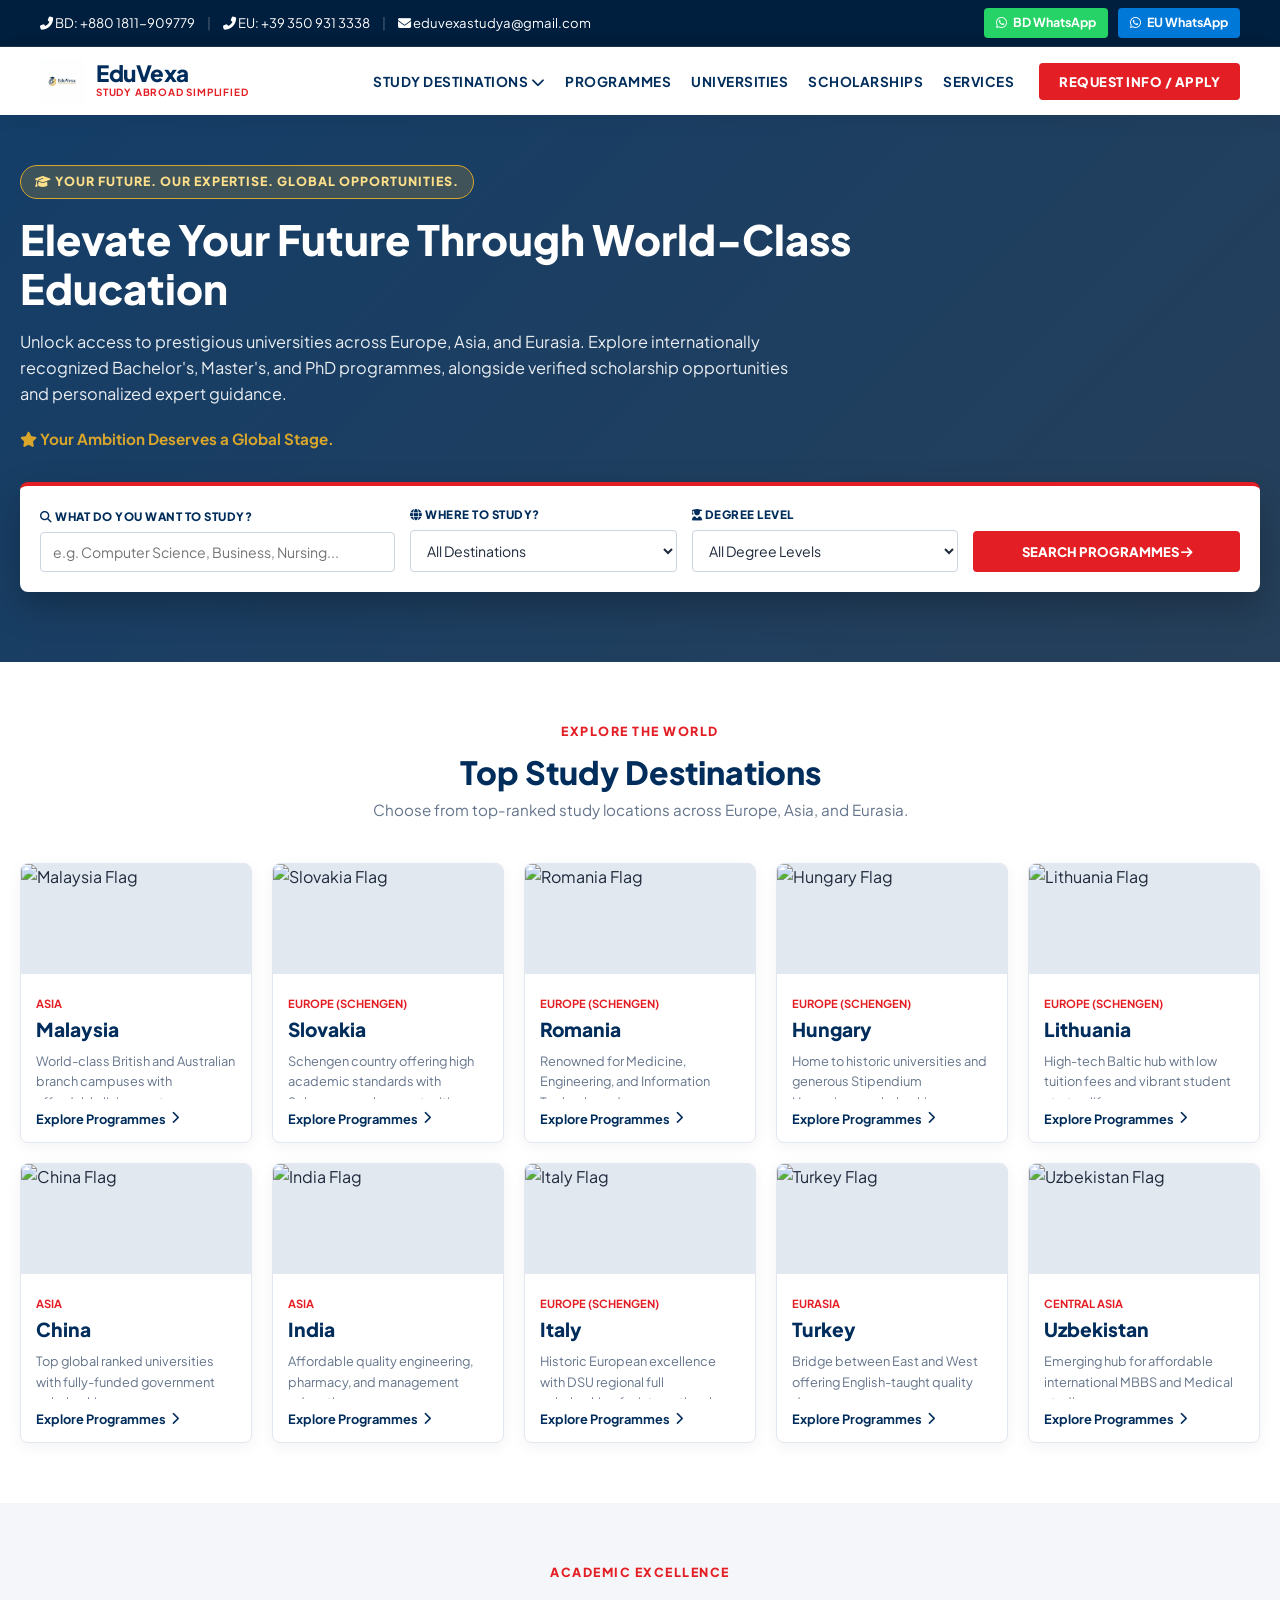
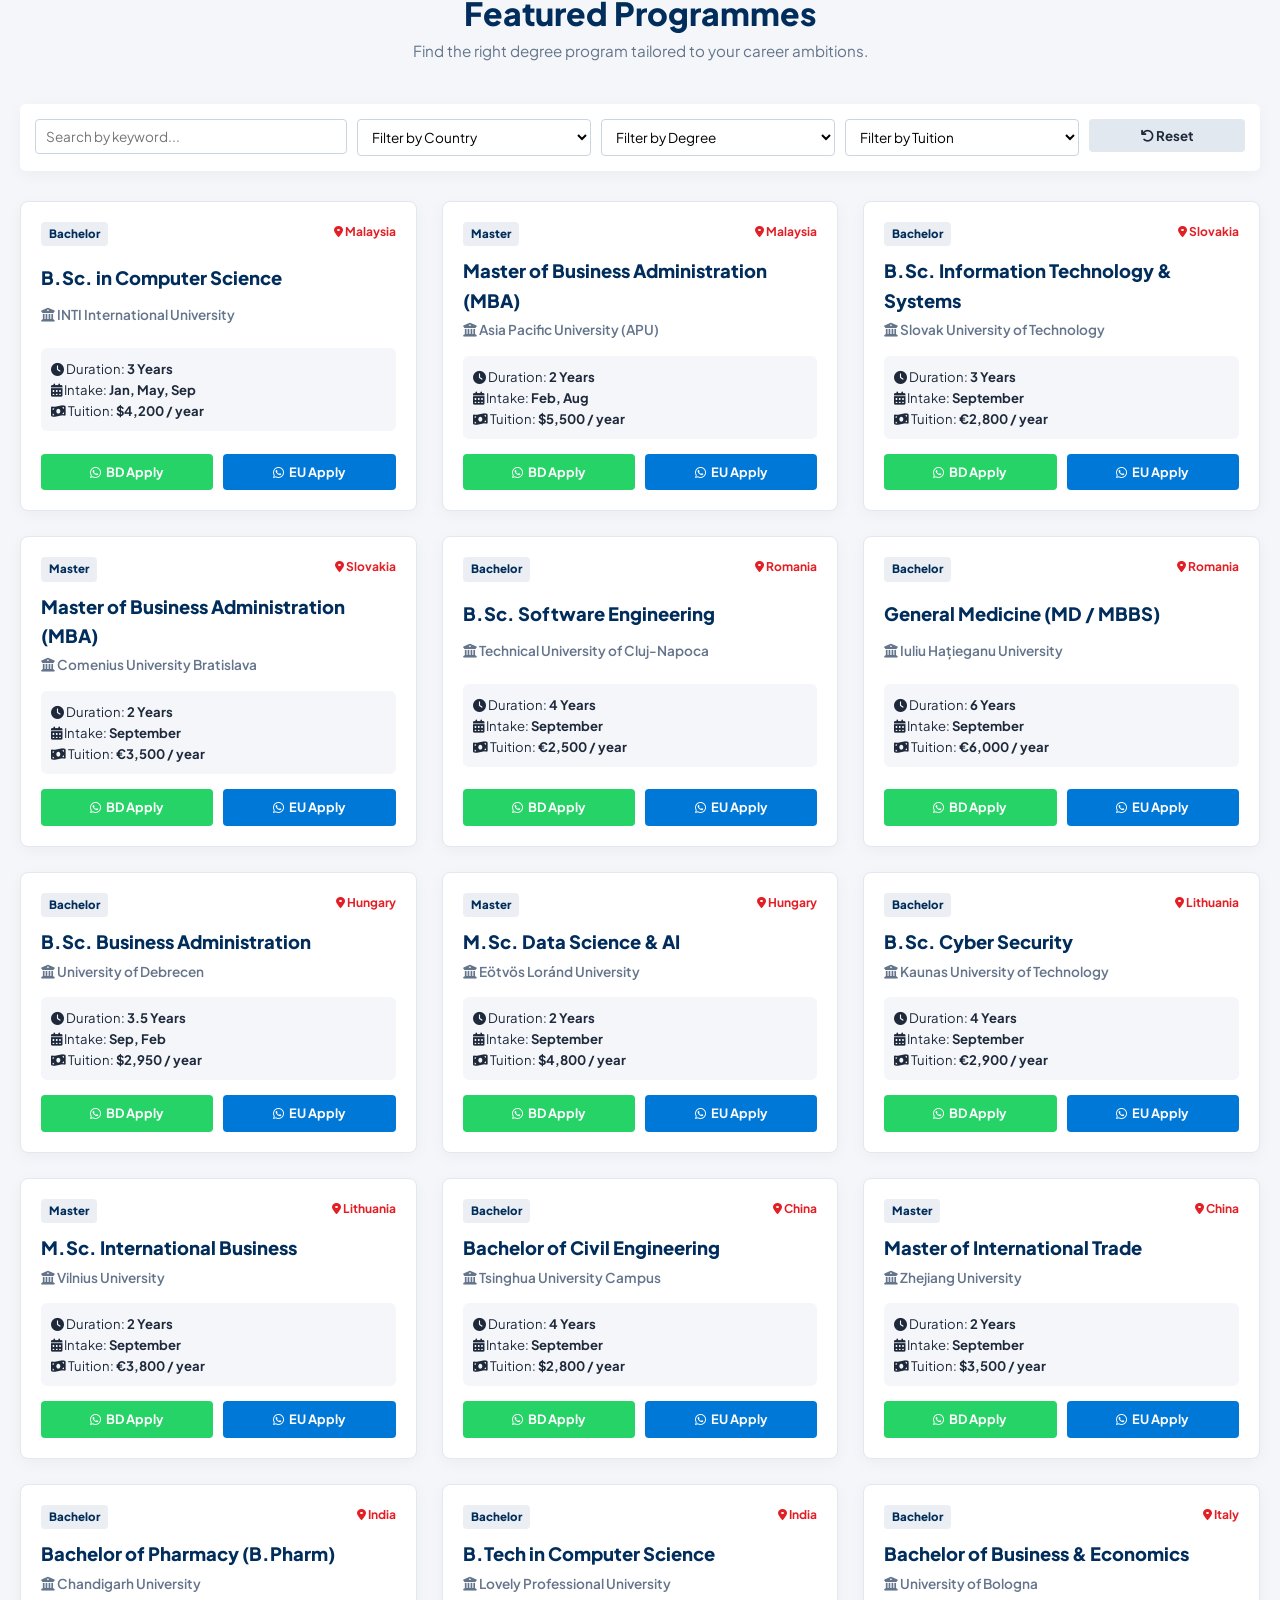
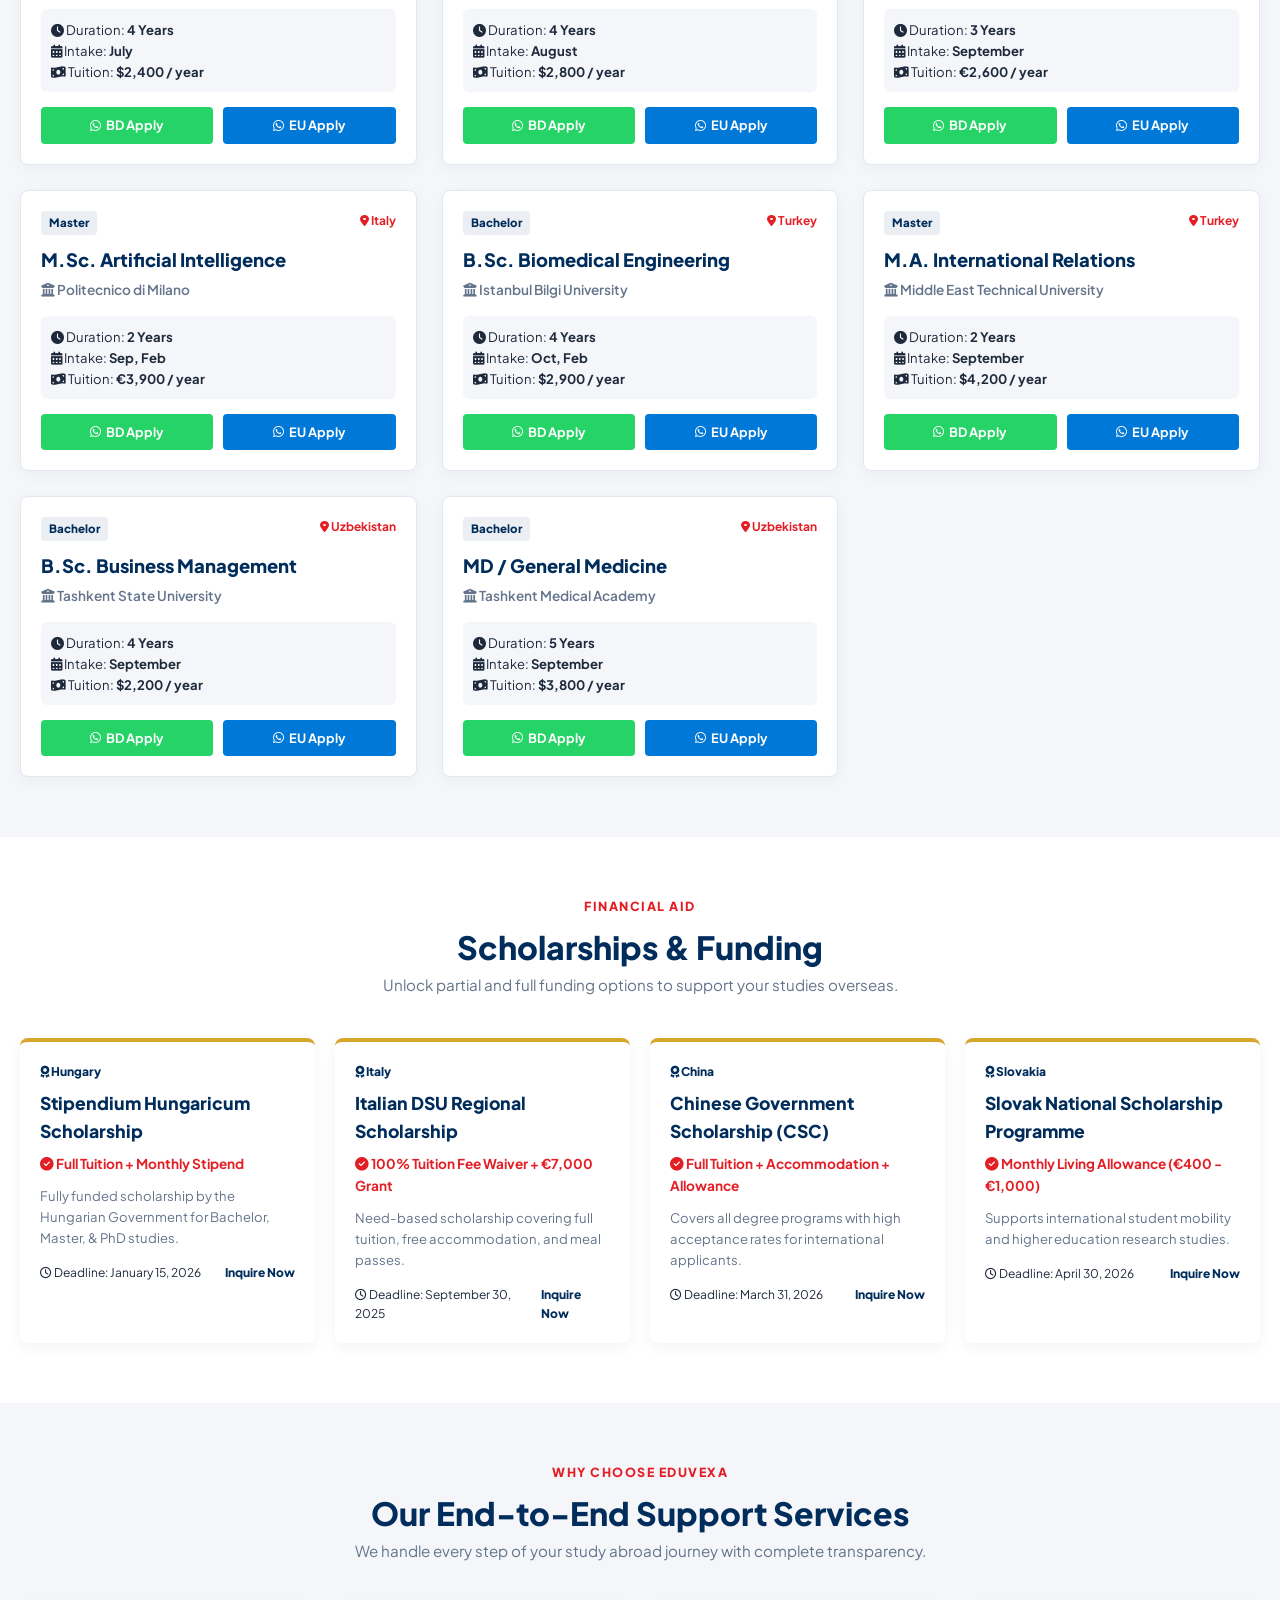
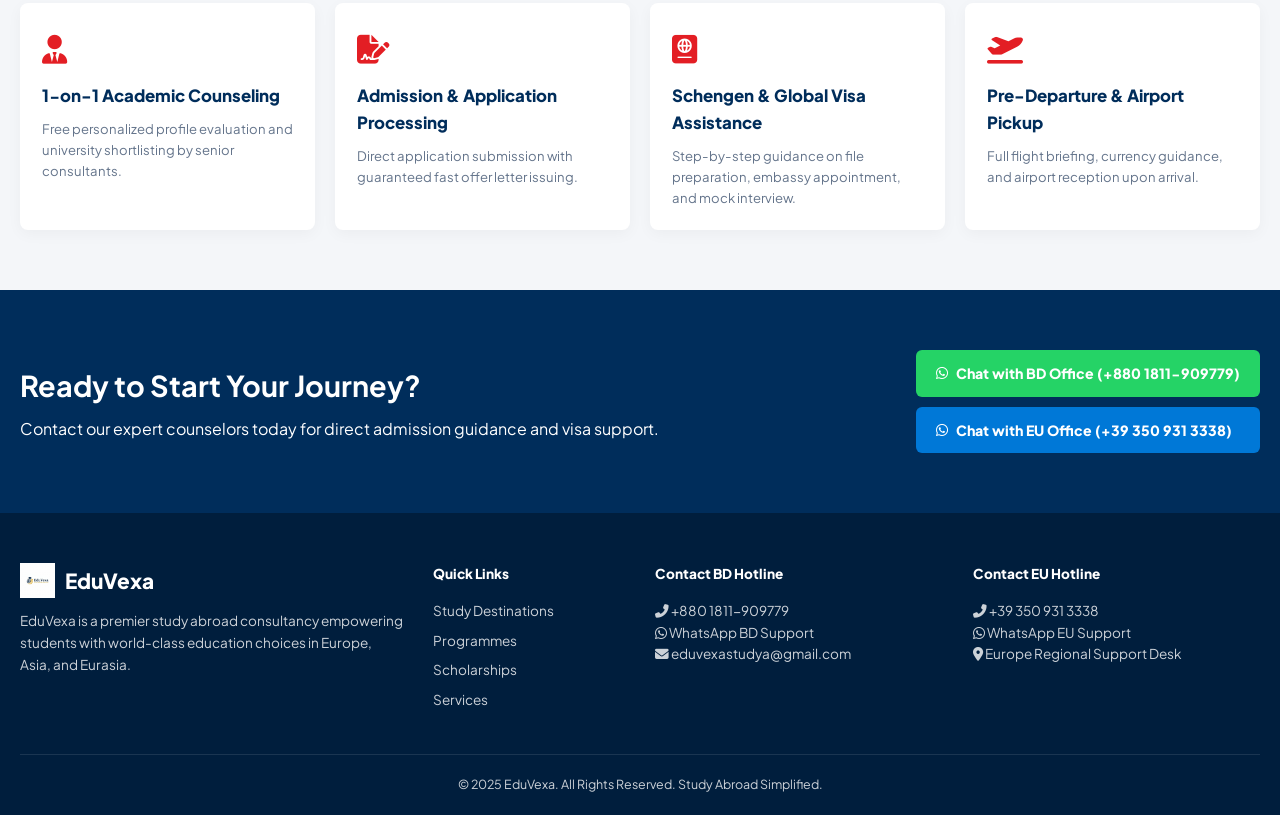
==== commit 6e9afb9c: "Update index.html" ====
--- a/index.html
+++ b/index.html
@@ -1,570 +1,312 @@
 <!DOCTYPE html>
 <html lang="en">
 <head>
-  <meta charset="UTF-8">
-  <meta name="viewport" content="width=device-width, initial-scale=1">
-  <meta name="theme-color" content="#081b35">
-  <meta name="description" content="EduVexa helps students explore international universities, scholarships, admissions and study abroad opportunities.">
-  <title>EduVexa | Study Abroad Simplified</title>
-
-  <link rel="preconnect" href="https://fonts.googleapis.com">
-  <link rel="preconnect" href="https://fonts.gstatic.com" crossorigin>
-  <link href="https://fonts.googleapis.com/css2?family=DM+Sans:wght@400;500;600;700&family=Playfair+Display:wght@500;600;700&display=swap" rel="stylesheet">
-
-  <link rel="stylesheet" href="./demo/style.css">
-  <script src="./demo/app.js" defer></script>
+    <meta charset="UTF-8">
+    <meta name="viewport" content="width=device-width, initial-scale=1.0">
+    <title>EduVexa - Study Abroad Simplified</title>
+    
+    <!-- CRITICAL CSS TO PREVENT MASSIVE LOGO GLITCH -->
+    <style>
+        .brand-logo img { height: 44px !important; width: auto !important; max-width: 160px !important; object-fit: contain !important; display: block; }
+        .footer-logo-img { height: 35px !important; width: auto !important; max-width: 120px !important; object-fit: contain !important; display: block; }
+        body { margin: 0; background-color: #ffffff; }
+    </style>
+
+    <!-- Font Awesome Icons -->
+    <link rel="stylesheet" href="https://cdnjs.cloudflare.com/ajax/libs/font-awesome/6.4.0/css/all.min.css">
+    <!-- Google Fonts -->
+    <link href="https://fonts.googleapis.com/css2?family=Plus+Jakarta+Sans:wght@400;500;600;700;800&display=swap" rel="stylesheet">
+    <!-- Main Style (Linked to demo/style.css) -->
+    <link rel="stylesheet" href="demo/style.css">
+    <!-- Supabase JS Client -->
+    <script src="https://cdn.jsdelivr.net/npm/@supabase/supabase-js@2"></script>
 </head>
-
 <body>
 
-<header class="site-header" id="siteHeader">
-  <div class="container nav-wrap">
-
-    <a href="#home" class="brand">
-      <img src="./eduvexa%20logo%20jpg.jpg" alt="EduVexa Logo">
-      <span>
-        <strong>EduVexa</strong>
-        <small>Study Abroad Simplified</small>
-      </span>
-    </a>
-
-    <button class="menu-toggle" id="menuToggle" type="button" aria-label="Toggle navigation" aria-expanded="false">
-      ☰
-    </button>
-
-    <nav class="main-nav" id="mainNav" aria-label="Main navigation">
-      <a href="#home">Home</a>
-      <a href="#destinations">Destinations</a>
-      <a href="#universities">Universities</a>
-      <a href="#scholarships">Scholarships</a>
-      <a href="#services">Services</a>
-      <a href="#apply">Apply</a>
-      <a href="#contact" class="nav-contact">Contact Us</a>
-    </nav>
-
-  </div>
-</header>
-
-<main>
-
-  <!-- HERO -->
-
-  <section class="hero" id="home">
-    <div class="hero-overlay"></div>
-
-    <div class="container hero-content">
-
-      <div class="hero-badge">
-        YOUR GLOBAL EDUCATION JOURNEY STARTS HERE
-      </div>
-
-      <h1>
-        Your Ambition.<br>
-        <span>Our Global Vision.</span>
-      </h1>
-
-      <p>
-        Explore international universities, discover study opportunities,
-        and take your next step toward a brighter future with EduVexa.
-      </p>
-
-      <div class="hero-buttons">
-        <a href="#universities" class="btn btn-gold">
-          Explore Universities →
-        </a>
-
-        <a href="#apply" class="btn btn-outline">
-          Start Your Journey
-        </a>
-      </div>
-
-      <div class="hero-stats">
-        <div>
-          <strong>10</strong>
-          <span>Study Destinations</span>
-        </div>
-
-        <div>
-          <strong id="universityCount">—</strong>
-          <span>Listed Universities</span>
-        </div>
-
-        <div>
-          <strong>24/7</strong>
-          <span>Online Inquiry</span>
-        </div>
-      </div>
-
+    <!-- TOP UTILITY BAR -->
+    <div class="top-bar">
+        <div class="top-bar-container">
+            <div class="top-bar-left">
+                <span><i class="fas fa-phone-alt"></i> BD: +880 1811-909779</span>
+                <span class="divider">|</span>
+                <span><i class="fas fa-phone-alt"></i> EU: +39 350 931 3338</span>
+                <span class="divider">|</span>
+                <span><i class="fas fa-envelope"></i> eduvexastudya@gmail.com</span>
+            </div>
+            <div class="top-bar-right">
+                <a href="https://wa.me/8801811909779?text=Hello%20EduVexa%20BD,%20I%20want%20information%20about%20studying%20abroad." target="_blank" class="wa-top-btn wa-bd">
+                    <i class="fab fa-whatsapp"></i> BD WhatsApp
+                </a>
+                <a href="https://wa.me/393509313338?text=Hello%20EduVexa%20EU,%20I%20want%20information%20about%20studying%20abroad." target="_blank" class="wa-top-btn wa-eu">
+                    <i class="fab fa-whatsapp"></i> EU WhatsApp
+                </a>
+            </div>
+        </div>
     </div>
-  </section>
-
-  <!-- DESTINATIONS -->
-
-  <section class="section destinations-section" id="destinations">
-    <div class="container">
-
-      <div class="section-heading">
-        <span class="eyebrow">EXPLORE THE WORLD</span>
-        <h2>Our Study Destinations</h2>
-        <p>
-          Discover education opportunities across our international study destinations.
-        </p>
-      </div>
-
-      <div class="country-grid" id="countryGrid"></div>
-
-    </div>
-  </section>
-
-  <!-- UNIVERSITY EXPLORER -->
-
-  <section class="section university-section" id="universities">
-    <div class="container">
-
-      <div class="section-heading">
-        <span class="eyebrow">FIND YOUR UNIVERSITY</span>
-        <h2>University Explorer</h2>
-        <p>
-          Select your preferred country and explore available universities and programs.
-        </p>
-      </div>
-
-      <div class="explorer-panel">
-
-        <div class="explorer-controls">
-
-          <div class="form-group">
-            <label for="universityCountry">Select Country</label>
-            <select id="universityCountry">
-              <option value="">Select Country</option>
-            </select>
-          </div>
-
-          <div class="form-group">
-            <label for="universitySearch">Search University</label>
-            <input
-              type="search"
-              id="universitySearch"
-              placeholder="Search by university name..."
-            >
-          </div>
-
-        </div>
-
-        <div id="universityGrid" class="university-grid">
-          <div class="empty-state">
-            Select a country to explore universities.
-          </div>
-        </div>
-
-      </div>
-
-      <div id="programSection" class="program-section" hidden>
-
-        <div class="section-heading">
-          <span class="eyebrow">AVAILABLE COURSES</span>
-          <h2 id="programTitle">University Programs</h2>
-        </div>
-
-        <div id="programGrid" class="program-grid"></div>
-
-      </div>
-
-    </div>
-  </section>
-
-  <!-- SCHOLARSHIPS -->
-
-  <section class="section scholarship-section" id="scholarships">
-    <div class="container">
-
-      <div class="section-heading">
-        <span class="eyebrow">FUND YOUR FUTURE</span>
-        <h2>Scholarship Finder</h2>
-        <p>
-          Explore scholarship opportunities and verify application details through official sources.
-        </p>
-      </div>
-
-      <div class="explorer-panel">
-
-        <div class="explorer-controls">
-
-          <div class="form-group">
-            <label for="scholarshipCountry">Select Country</label>
-            <select id="scholarshipCountry">
-              <option value="">Select Country</option>
-            </select>
-          </div>
-
-          <div class="form-group">
-            <label for="scholarshipSearch">Search Scholarship</label>
-            <input
-              type="search"
-              id="scholarshipSearch"
-              placeholder="Search scholarships..."
-            >
-          </div>
-
-        </div>
-
-        <div id="scholarshipGrid" class="scholarship-grid">
-          <div class="empty-state">
-            Select a country to explore scholarships.
-          </div>
-        </div>
-
-      </div>
-
-    </div>
-  </section>
-
-  <!-- SERVICES -->
-
-  <section class="section services-section" id="services">
-    <div class="container">
-
-      <div class="section-heading">
-        <span class="eyebrow">HOW WE SUPPORT YOU</span>
-        <h2>Our Professional Services</h2>
-        <p>
-          Guidance and support throughout your international education journey.
-        </p>
-      </div>
-
-      <div class="services-grid">
-
-        <article class="service-card">
-          <div class="service-icon">📑</div>
-          <h3>Document Assessment</h3>
-          <p>Review your academic profile and understand documentation requirements.</p>
-        </article>
-
-        <article class="service-card">
-          <div class="service-icon">🎓</div>
-          <h3>University Selection</h3>
-          <p>Explore universities aligned with your academic interests and goals.</p>
-        </article>
-
-        <article class="service-card">
-          <div class="service-icon">🏛️</div>
-          <h3>University Admission</h3>
-          <p>Receive guidance on admission procedures and application preparation.</p>
-        </article>
-
-        <article class="service-card">
-          <div class="service-icon">✈️</div>
-          <h3>Student Visa Processing</h3>
-          <p>Understand student visa requirements and the application process.</p>
-        </article>
-
-        <article class="service-card">
-          <div class="service-icon">🏅</div>
-          <h3>Scholarship Assistance</h3>
-          <p>Discover scholarship opportunities and official application resources.</p>
-        </article>
-
-        <article class="service-card">
-          <div class="service-icon">📂</div>
-          <h3>Document Preparation</h3>
-          <p>Get assistance preparing documents required for applications.</p>
-        </article>
-
-        <article class="service-card">
-          <div class="service-icon">💬</div>
-          <h3>Career Counseling</h3>
-          <p>Discuss your education plans and future career direction.</p>
-        </article>
-
-        <article class="service-card">
-          <div class="service-icon">🌍</div>
-          <h3>Pre-Departure Briefing</h3>
-          <p>Prepare for your international study experience before departure.</p>
-        </article>
-
-      </div>
-
-    </div>
-  </section>
-
-  <!-- DOCUMENT ASSESSMENT -->
-
-  <section class="section assessment-section" id="assessment">
-    <div class="container assessment-layout">
-
-      <div>
-        <span class="eyebrow">YOUR PROFILE MATTERS</span>
-        <h2>Document Assessment</h2>
-
-        <p>
-          Understanding your academic qualifications and documents
-          is an important step toward planning your study abroad journey.
-        </p>
-
-        <p>
-          Our team can guide you on which academic documents may be
-          required based on your education background.
-        </p>
-
-        <a href="#apply" class="btn btn-gold">
-          Request Assessment →
-        </a>
-      </div>
-
-      <div class="assessment-card">
-        <h3>Commonly Required Documents</h3>
-
-        <ul>
-          <li>Academic Certificates</li>
-          <li>Academic Transcripts / Marksheets</li>
-          <li>Passport</li>
-          <li>Passport-Size Photograph</li>
-          <li>Additional Supporting Documents</li>
-        </ul>
-
-        <p class="security-note">
-          For your privacy, sensitive document uploads are not currently
-          accepted through this website.
-        </p>
-      </div>
-
-    </div>
-  </section>
-
-  <!-- CAREER COUNSELING -->
-
-  <section class="section counseling-section" id="counseling">
-    <div class="container">
-
-      <div class="section-heading">
-        <span class="eyebrow">PERSONALIZED GUIDANCE</span>
-        <h2>Career Counseling</h2>
-        <p>
-          Connect with EduVexa to discuss your education goals,
-          university preferences and potential study pathways.
-        </p>
-      </div>
-
-      <div class="counseling-box">
-        <div class="counseling-icon">🎯</div>
-
-        <h3>Plan Your International Education Journey</h3>
-
-        <p>
-          Our counseling service helps you explore your options
-          and make informed decisions about your future.
-        </p>
-
-        <a
-          href="https://wa.me/8801811909779"
-          target="_blank"
-          rel="noopener noreferrer"
-          class="btn btn-gold"
-        >
-          Speak With EduVexa →
-        </a>
-      </div>
-
-    </div>
-  </section>
-
-  <!-- APPLICATION -->
-
-  <section class="section application-section" id="apply">
-    <div class="container">
-
-      <div class="section-heading">
-        <span class="eyebrow">TAKE THE FIRST STEP</span>
-        <h2>Start Your Application</h2>
-        <p>
-          Share your academic background and preferred study destination.
-          Your information will be prepared as a WhatsApp message.
-        </p>
-      </div>
-
-      <form id="applicationForm" class="application-form">
-
-        <div class="form-row">
-
-          <div class="form-group">
-            <label for="studentName">Full Name *</label>
-            <input id="studentName" name="studentName" type="text" required>
-          </div>
-
-          <div class="form-group">
-            <label for="studentWhatsapp">WhatsApp Number *</label>
-            <input
-              id="studentWhatsapp"
-              name="studentWhatsapp"
-              type="tel"
-              required
-            >
-          </div>
-
-        </div>
-
-        <div class="form-row">
-
-          <div class="form-group">
-            <label for="studentEmail">Email Address</label>
-            <input id="studentEmail" name="studentEmail" type="email">
-          </div>
-
-          <div class="form-group">
-            <label for="interestedCountry">Interested Country *</label>
-            <select id="interestedCountry" name="interestedCountry" required>
-              <option value="">Select Country</option>
-            </select>
-          </div>
-
-        </div>
-
-        <div class="form-group">
-          <label for="qualification">Highest / Relevant Qualification *</label>
-
-          <select id="qualification" name="qualification" required>
-            <option value="">Select Qualification</option>
-            <option value="SSC">SSC</option>
-            <option value="HSC">HSC</option>
-            <option value="Diploma">Diploma</option>
-            <option value="Bachelor's">Bachelor's</option>
-            <option value="Master's">Master's</option>
-            <option value="Alim">Alim</option>
-            <option value="Dakhil">Dakhil</option>
-          </select>
-        </div>
-
-        <div id="educationFields"></div>
-
-        <div class="form-group">
-          <label for="studentMessage">Additional Message</label>
-          <textarea
-            id="studentMessage"
-            name="studentMessage"
-            rows="5"
-            placeholder="Tell us about your preferred subject, budget or study goals..."
-          ></textarea>
-        </div>
-
-        <div class="form-group consent-group">
-          <label>
-            <input type="checkbox" id="applicationConsent" required>
-            I agree to share my submitted information with EduVexa
-            through WhatsApp for education counseling purposes.
-          </label>
-        </div>
-
-        <button type="submit" class="btn btn-gold submit-btn">
-          Continue to WhatsApp →
-        </button>
-
-        <p class="form-note">
-          Clicking the button opens WhatsApp with a prepared message.
-          You must press Send in WhatsApp to submit your inquiry.
-        </p>
-
-      </form>
-
-    </div>
-  </section>
-
-  <!-- CONTACT -->
-
-  <section class="section contact-section" id="contact">
-    <div class="container">
-
-      <div class="section-heading">
-        <span class="eyebrow">WE ARE HERE TO HELP</span>
-        <h2>Contact EduVexa</h2>
-        <p>
-          Have questions about studying abroad? Get in touch with our team.
-        </p>
-      </div>
-
-      <div class="contact-grid">
-
-        <a
-          class="contact-card"
-          href="https://wa.me/8801811909779"
-          target="_blank"
-          rel="noopener noreferrer"
-        >
-          <span>💬</span>
-          <h3>WhatsApp</h3>
-          <p>+880 1811-909779</p>
-        </a>
-
-        <a class="contact-card" href="mailto:eduvexastudya@gmail.com">
-          <span>✉️</span>
-          <h3>Email</h3>
-          <p>eduvexastudya@gmail.com</p>
-        </a>
-
-        <a
-          class="contact-card"
-          href="https://www.facebook.com/EduVexaStudyAbroadSimplified/"
-          target="_blank"
-          rel="noopener noreferrer"
-        >
-          <span>📘</span>
-          <h3>Facebook</h3>
-          <p>Follow EduVexa</p>
-        </a>
-
-        <a
-          class="contact-card"
-          href="https://www.instagram.com/eduvexastudya/"
-          target="_blank"
-          rel="noopener noreferrer"
-        >
-          <span>📸</span>
-          <h3>Instagram</h3>
-          <p>Connect With Us</p>
-        </a>
-
-      </div>
-
-    </div>
-  </section>
-
-</main>
-
-<footer class="site-footer">
-  <div class="container footer-content">
-
-    <div class="footer-brand">
-      <h3>EduVexa</h3>
-      <p>Study Abroad Simplified</p>
-      <small>
-        Helping students explore international education opportunities.
-      </small>
-    </div>
-
-    <div class="footer-links">
-      <a href="#destinations">Destinations</a>
-      <a href="#universities">Universities</a>
-      <a href="#scholarships">Scholarships</a>
-      <a href="#services">Services</a>
-      <a href="#apply">Apply Now</a>
-    </div>
-
-  </div>
-
-  <div class="footer-bottom">
-    © <span id="currentYear">2026</span> EduVexa.
-    All Rights Reserved.
-  </div>
-</footer>
-
-<a
-  href="https://wa.me/8801811909779"
-  class="floating-whatsapp"
-  target="_blank"
-  rel="noopener noreferrer"
-  aria-label="Contact EduVexa on WhatsApp"
->
-  💬
-</a>
-
+
+    <!-- MAIN HEADER / NAVIGATION -->
+    <header class="main-header">
+        <div class="header-container">
+            <!-- LOGO BLOCK -->
+            <a href="index.html" class="brand-logo">
+                <img src="logo.jpg" alt="EduVexa Logo" class="logo-img" style="height: 44px; width: auto; max-width: 160px; object-fit: contain;">
+                <div class="logo-text">
+                    <span class="logo-title">EduVexa</span>
+                    <span class="logo-tagline">STUDY ABROAD SIMPLIFIED</span>
+                </div>
+            </a>
+
+            <!-- MOBILE TOGGLE -->
+            <button class="mobile-toggle" id="mobileToggle" aria-label="Toggle Menu">
+                <i class="fas fa-bars"></i>
+            </button>
+
+            <!-- NAVIGATION MENU -->
+            <nav class="nav-menu" id="navMenu">
+                <ul class="nav-list">
+                    <li class="nav-item has-dropdown">
+                        <a href="#destinations" class="nav-link">STUDY DESTINATIONS <i class="fas fa-chevron-down dropdown-icon"></i></a>
+                        <ul class="dropdown-menu">
+                            <li><a href="#destinations"><img src="https://flagcdn.com/w20/my.png" alt="Malaysia"> Malaysia</a></li>
+                            <li><a href="#destinations"><img src="https://flagcdn.com/w20/sk.png" alt="Slovakia"> Slovakia</a></li>
+                            <li><a href="#destinations"><img src="https://flagcdn.com/w20/ro.png" alt="Romania"> Romania</a></li>
+                            <li><a href="#destinations"><img src="https://flagcdn.com/w20/hu.png" alt="Hungary"> Hungary</a></li>
+                            <li><a href="#destinations"><img src="https://flagcdn.com/w20/lt.png" alt="Lithuania"> Lithuania</a></li>
+                            <li><a href="#destinations"><img src="https://flagcdn.com/w20/cn.png" alt="China"> China</a></li>
+                            <li><a href="#destinations"><img src="https://flagcdn.com/w20/in.png" alt="India"> India</a></li>
+                            <li><a href="#destinations"><img src="https://flagcdn.com/w20/it.png" alt="Italy"> Italy</a></li>
+                            <li><a href="#destinations"><img src="https://flagcdn.com/w20/tr.png" alt="Turkey"> Turkey</a></li>
+                            <li><a href="#destinations"><img src="https://flagcdn.com/w20/uz.png" alt="Uzbekistan"> Uzbekistan</a></li>
+                        </ul>
+                    </li>
+                    <li class="nav-item"><a href="#programmes" class="nav-link">PROGRAMMES</a></li>
+                    <li class="nav-item"><a href="#universities" class="nav-link">UNIVERSITIES</a></li>
+                    <li class="nav-item"><a href="#scholarships" class="nav-link">SCHOLARSHIPS</a></li>
+                    <li class="nav-item"><a href="#services" class="nav-link">SERVICES</a></li>
+                </ul>
+                <div class="nav-cta">
+                    <a href="#apply" class="btn-primary-apply">REQUEST INFO / APPLY</a>
+                </div>
+            </nav>
+        </div>
+    </header>
+
+    <!-- HERO SECTION WITH KEN-BURNS LIVE MOTION -->
+    <section class="hero-section">
+        <div class="hero-live-bg"></div>
+        <div class="hero-overlay"></div>
+        <div class="hero-container">
+            <div class="hero-badge">
+                <i class="fas fa-graduation-cap"></i> YOUR FUTURE. OUR EXPERTISE. GLOBAL OPPORTUNITIES.
+            </div>
+            <h1 class="hero-title">Elevate Your Future Through World-Class Education</h1>
+            <p class="hero-description">
+                Unlock access to prestigious universities across Europe, Asia, and Eurasia. Explore internationally recognized Bachelor's, Master's, and PhD programmes, alongside verified scholarship opportunities and personalized expert guidance.
+            </p>
+            <div class="hero-motto">
+                <i class="fas fa-star"></i> Your Ambition Deserves a Global Stage.
+            </div>
+
+            <!-- HERO SEARCH FINDER BAR -->
+            <div class="hero-search-card">
+                <div class="search-grid">
+                    <div class="search-field">
+                        <label for="searchProgram"><i class="fas fa-search"></i> WHAT DO YOU WANT TO STUDY?</label>
+                        <input type="text" id="searchProgram" placeholder="e.g. Computer Science, Business, Nursing...">
+                    </div>
+                    <div class="search-field">
+                        <label for="whereToStudy"><i class="fas fa-globe"></i> WHERE TO STUDY?</label>
+                        <select id="whereToStudy">
+                            <option value="">All Destinations</option>
+                            <option value="Malaysia">Malaysia</option>
+                            <option value="Slovakia">Slovakia</option>
+                            <option value="Romania">Romania</option>
+                            <option value="Hungary">Hungary</option>
+                            <option value="Lithuania">Lithuania</option>
+                            <option value="China">China</option>
+                            <option value="India">India</option>
+                            <option value="Italy">Italy</option>
+                            <option value="Turkey">Turkey</option>
+                            <option value="Uzbekistan">Uzbekistan</option>
+                        </select>
+                    </div>
+                    <div class="search-field">
+                        <label for="degreeLevel"><i class="fas fa-user-graduate"></i> DEGREE LEVEL</label>
+                        <select id="degreeLevel">
+                            <option value="">All Degree Levels</option>
+                            <option value="Bachelor">Bachelor's</option>
+                            <option value="Master">Master's</option>
+                            <option value="PhD">PhD / Doctorate</option>
+                            <option value="Diploma">Diploma / Foundation</option>
+                        </select>
+                    </div>
+                    <div class="search-button-wrap">
+                        <button type="button" id="btnHeroSearch" class="btn-hero-search">
+                            SEARCH PROGRAMMES <i class="fas fa-arrow-right"></i>
+                        </button>
+                    </div>
+                </div>
+            </div>
+        </div>
+    </section>
+
+    <!-- STUDY DESTINATIONS SECTION (10 COUNTRIES) -->
+    <section class="section-padding" id="destinations">
+        <div class="section-container">
+            <div class="section-header text-center">
+                <span class="sub-title">EXPLORE THE WORLD</span>
+                <h2>Top Study Destinations</h2>
+                <p>Choose from top-ranked study locations across Europe, Asia, and Eurasia.</p>
+            </div>
+            <div class="country-grid" id="countryGrid">
+                <!-- 10 Countries populated instantly via app.js -->
+            </div>
+        </div>
+    </section>
+
+    <!-- PROGRAMMES SECTION -->
+    <section class="section-padding bg-light" id="programmes">
+        <div class="section-container">
+            <div class="section-header text-center">
+                <span class="sub-title">ACADEMIC EXCELLENCE</span>
+                <h2>Featured Programmes</h2>
+                <p>Find the right degree program tailored to your career ambitions.</p>
+            </div>
+
+            <!-- DETAILED FILTER CONTROLS -->
+            <div class="filter-controls-bar">
+                <div class="filter-item">
+                    <input type="text" id="filterKeyword" placeholder="Search by keyword...">
+                </div>
+                <div class="filter-item">
+                    <select id="filterCountry">
+                        <option value="">Filter by Country</option>
+                        <option value="Malaysia">Malaysia</option>
+                        <option value="Slovakia">Slovakia</option>
+                        <option value="Romania">Romania</option>
+                        <option value="Hungary">Hungary</option>
+                        <option value="Lithuania">Lithuania</option>
+                        <option value="China">China</option>
+                        <option value="India">India</option>
+                        <option value="Italy">Italy</option>
+                        <option value="Turkey">Turkey</option>
+                        <option value="Uzbekistan">Uzbekistan</option>
+                    </select>
+                </div>
+                <div class="filter-item">
+                    <select id="filterDegree">
+                        <option value="">Filter by Degree</option>
+                        <option value="Bachelor">Bachelor's</option>
+                        <option value="Master">Master's</option>
+                        <option value="PhD">PhD</option>
+                        <option value="Diploma">Diploma</option>
+                    </select>
+                </div>
+                <div class="filter-item">
+                    <select id="filterTuition">
+                        <option value="">Filter by Tuition</option>
+                        <option value="low">Under $3,000 / year</option>
+                        <option value="mid">$3,000 - $6,000 / year</option>
+                        <option value="high">Above $6,000 / year</option>
+                    </select>
+                </div>
+                <div class="filter-item reset-wrap">
+                    <button id="btnResetFilters" class="btn-reset"><i class="fas fa-undo"></i> Reset</button>
+                </div>
+            </div>
+
+            <div class="program-grid" id="programGrid">
+                <!-- Programmes populated dynamically -->
+            </div>
+        </div>
+    </section>
+
+    <!-- SCHOLARSHIPS SECTION -->
+    <section class="section-padding" id="scholarships">
+        <div class="section-container">
+            <div class="section-header text-center">
+                <span class="sub-title">FINANCIAL AID</span>
+                <h2>Scholarships & Funding</h2>
+                <p>Unlock partial and full funding options to support your studies overseas.</p>
+            </div>
+            <div class="scholarship-grid" id="scholarshipGrid">
+                <!-- Scholarships populated dynamically -->
+            </div>
+        </div>
+    </section>
+
+    <!-- SERVICES SECTION -->
+    <section class="section-padding bg-light" id="services">
+        <div class="section-container">
+            <div class="section-header text-center">
+                <span class="sub-title">WHY CHOOSE EDUVEXA</span>
+                <h2>Our End-to-End Support Services</h2>
+                <p>We handle every step of your study abroad journey with complete transparency.</p>
+            </div>
+            <div class="services-grid" id="servicesGrid">
+                <!-- Services populated dynamically -->
+            </div>
+        </div>
+    </section>
+
+    <!-- APPLY / CONTACT INQUIRY SECTION -->
+    <section class="section-padding bg-navy text-white" id="apply">
+        <div class="section-container">
+            <div class="apply-box">
+                <div class="apply-text">
+                    <h2>Ready to Start Your Journey?</h2>
+                    <p>Contact our expert counselors today for direct admission guidance and visa support.</p>
+                </div>
+                <div class="apply-actions">
+                    <a href="https://wa.me/8801811909779?text=Hello%20EduVexa%20BD,%20I%20would%20like%20a%20free%20consultation." target="_blank" class="btn-wa-large bd">
+                        <i class="fab fa-whatsapp"></i> Chat with BD Office (+880 1811-909779)
+                    </a>
+                    <a href="https://wa.me/393509313338?text=Hello%20EduVexa%20EU,%20I%20would%20like%20a%20free%20consultation." target="_blank" class="btn-wa-large eu">
+                        <i class="fab fa-whatsapp"></i> Chat with EU Office (+39 350 931 3338)
+                    </a>
+                </div>
+            </div>
+        </div>
+    </section>
+
+    <!-- FOOTER -->
+    <footer class="main-footer">
+        <div class="footer-container">
+            <div class="footer-col brand-col">
+                <div class="footer-logo">
+                    <img src="logo.jpg" alt="EduVexa Logo" class="footer-logo-img" style="height: 35px; width: auto; max-width: 120px; object-fit: contain;">
+                    <span class="footer-logo-text">EduVexa</span>
+                </div>
+                <p>EduVexa is a premier study abroad consultancy empowering students with world-class education choices in Europe, Asia, and Eurasia.</p>
+            </div>
+            <div class="footer-col">
+                <h4>Quick Links</h4>
+                <ul>
+                    <li><a href="#destinations">Study Destinations</a></li>
+                    <li><a href="#programmes">Programmes</a></li>
+                    <li><a href="#scholarships">Scholarships</a></li>
+                    <li><a href="#services">Services</a></li>
+                </ul>
+            </div>
+            <div class="footer-col">
+                <h4>Contact BD Hotline</h4>
+                <p><i class="fas fa-phone-alt"></i> +880 1811-909779</p>
+                <p><i class="fab fa-whatsapp"></i> WhatsApp BD Support</p>
+                <p><i class="fas fa-envelope"></i> eduvexastudya@gmail.com</p>
+            </div>
+            <div class="footer-col">
+                <h4>Contact EU Hotline</h4>
+                <p><i class="fas fa-phone-alt"></i> +39 350 931 3338</p>
+                <p><i class="fab fa-whatsapp"></i> WhatsApp EU Support</p>
+                <p><i class="fas fa-map-marker-alt"></i> Europe Regional Support Desk</p>
+            </div>
+        </div>
+        <div class="footer-bottom">
+            <p>&copy; 2025 EduVexa. All Rights Reserved. Study Abroad Simplified.</p>
+        </div>
+    </footer>
+
+    <!-- MAIN APP SCRIPT (Linked to demo/app.js) -->
+    <script src="demo/app.js"></script>
 </body>
 </html>
--- a/demo/style.css
+++ b/demo/style.css
@@ -1,978 +1,798 @@
-/* ==================================================
-   EduVexa Premium V5
-   Luxury Navy + Gold + White
-================================================== */
+/* ==========================================================================
+   EDUVEXA DEMO STYLESHEET (INTI CORPORATE STYLE) - MOBILE OPTIMIZED
+   ========================================================================== */
 
 :root {
-  --navy: #102d4e;
-  --deep-navy: #081b35;
-  --gold: #d9a62c;
-  --gold-light: #f0cc73;
-  --white: #ffffff;
-  --background: #f5f7fb;
-  --text: #26364a;
-  --muted: #6c7b8d;
-  --border: #e5eaf1;
-  --radius: 18px;
-  --shadow: 0 15px 45px rgba(8,27,53,.09);
-  --transition: all .3s ease;
+    --navy: #002D5B;
+    --navy-dark: #001E3D;
+    --inti-red: #E31E24;
+    --inti-red-hover: #C11318;
+    --gold: #D9A62C;
+    --bg-light: #F4F6F9;
+    --text-dark: #1E293B;
+    --text-muted: #64748B;
+    --white: #FFFFFF;
+    --wa-green: #25D366;
+    --wa-blue: #0078D7;
 }
 
 * {
-  margin: 0;
-  padding: 0;
-  box-sizing: border-box;
-}
-
-html {
-  scroll-behavior: smooth;
-  scroll-padding-top: 90px;
+    margin: 0;
+    padding: 0;
+    box-sizing: border-box;
+    font-family: 'Plus Jakarta Sans', sans-serif;
 }
 
 body {
-  font-family: "DM Sans", sans-serif;
-  color: var(--text);
-  background: var(--white);
-  line-height: 1.7;
-  overflow-x: hidden;
-}
-
-h1, h2, h3, h4 {
-  font-family: "Playfair Display", serif;
-  line-height: 1.25;
-}
-
-a {
-  color: inherit;
-  text-decoration: none;
-}
-
-button, input, select, textarea {
-  font: inherit;
-}
-
-button {
-  cursor: pointer;
-}
-
-img {
-  max-width: 100%;
-  display: block;
-}
-
-.container {
-  width: min(1180px, 92%);
-  margin: auto;
-}
-
-.section {
-  padding: 105px 0;
-}
-
-.section-heading {
-  text-align: center;
-  max-width: 720px;
-  margin: 0 auto 50px;
-}
-
-.section-heading h2 {
-  font-size: clamp(32px, 4vw, 46px);
-  color: var(--deep-navy);
-  margin: 12px 0 16px;
-}
-
-.section-heading p {
-  color: var(--muted);
-  font-size: 16px;
-}
-
-.eyebrow {
-  font-size: 12px;
-  letter-spacing: 2.5px;
-  font-weight: 700;
-  color: var(--gold);
-  text-transform: uppercase;
-}
-
-/* NAVIGATION */
-
-.site-header {
-  position: fixed;
-  top: 0;
-  left: 0;
-  width: 100%;
-  z-index: 1000;
-  background: rgba(8,27,53,.95);
-  backdrop-filter: blur(15px);
-  border-bottom: 1px solid rgba(255,255,255,.08);
-}
-
-.nav-wrap {
-  height: 88px;
-  display: flex;
-  align-items: center;
-  justify-content: space-between;
-  gap: 25px;
-}
-
-.brand {
-  display: flex;
-  align-items: center;
-  gap: 13px;
-  color: white;
-  flex-shrink: 0;
-}
-
-.brand img {
-  width: 55px;
-  height: 55px;
-  object-fit: contain;
-  border-radius: 10px;
-  background: white;
-}
-
-.brand strong {
-  display: block;
-  font-family: "Playfair Display", serif;
-  font-size: 25px;
-  letter-spacing: .4px;
-}
-
-.brand small {
-  display: block;
-  font-size: 10px;
-  color: var(--gold-light);
-  letter-spacing: 1px;
-}
-
-.main-nav {
-  display: flex;
-  align-items: center;
-  gap: 26px;
-}
-
-.main-nav a {
-  color: rgba(255,255,255,.88);
-  font-size: 13px;
-  font-weight: 600;
-  transition: var(--transition);
-}
-
-.main-nav a:hover {
-  color: var(--gold);
-}
-
-.main-nav .nav-contact {
-  background: var(--gold);
-  color: var(--deep-navy);
-  padding: 11px 18px;
-  border-radius: 8px;
-}
-
-.main-nav .nav-contact:hover {
-  background: var(--gold-light);
-  color: var(--deep-navy);
-}
-
-.menu-toggle {
-  display: none;
-  background: transparent;
-  border: 0;
-  color: white;
-  font-size: 30px;
-}
-
-/* HERO */
-
-.hero {
-  min-height: 780px;
-  height: 100vh;
-  max-height: 1000px;
-  position: relative;
-  display: flex;
-  align-items: center;
-  color: white;
-  background:
-    linear-gradient(90deg, rgba(8,27,53,.95) 0%, rgba(8,27,53,.77) 48%, rgba(8,27,53,.30) 100%),
-    url("https://images.unsplash.com/photo-1562774053-701939374585?auto=format&fit=crop&w=2000&q=85")
-    center/cover no-repeat;
-}
-
-.hero-content {
-  position: relative;
-  z-index: 2;
-  padding-top: 90px;
-}
-
+    background-color: #FFFFFF;
+    color: var(--text-dark);
+    line-height: 1.6;
+    overflow-x: hidden;
+}
+
+/* TOP UTILITY BAR */
+.top-bar {
+    background-color: var(--navy-dark);
+    color: var(--white);
+    font-size: 0.82rem;
+    padding: 8px 0;
+    border-bottom: 1px solid rgba(255,255,255,0.1);
+}
+.top-bar-container {
+    max-width: 1240px;
+    margin: 0 auto;
+    padding: 0 20px;
+    display: flex;
+    justify-content: space-between;
+    align-items: center;
+}
+.top-bar-left {
+    display: flex;
+    align-items: center;
+    gap: 12px;
+    white-space: nowrap;
+}
+.top-bar-left .divider {
+    color: rgba(255,255,255,0.3);
+}
+.top-bar-right {
+    display: flex;
+    gap: 10px;
+}
+.wa-top-btn {
+    padding: 5px 12px;
+    border-radius: 4px;
+    font-size: 0.78rem;
+    font-weight: 700;
+    color: white;
+    text-decoration: none;
+    display: inline-flex;
+    align-items: center;
+    gap: 6px;
+    transition: opacity 0.2s;
+    white-space: nowrap;
+}
+.wa-top-btn.wa-bd { background-color: var(--wa-green); }
+.wa-top-btn.wa-eu { background-color: var(--wa-blue); }
+.wa-top-btn:hover { opacity: 0.9; }
+
+/* MAIN HEADER */
+.main-header {
+    background-color: var(--white);
+    box-shadow: 0 4px 20px rgba(0,0,0,0.06);
+    position: sticky;
+    top: 0;
+    z-index: 1000;
+}
+.header-container {
+    max-width: 1240px;
+    margin: 0 auto;
+    padding: 12px 20px;
+    display: flex;
+    justify-content: space-between;
+    align-items: center;
+}
+
+/* LOGO FIX */
+.brand-logo {
+    display: flex;
+    align-items: center;
+    text-decoration: none;
+    gap: 12px;
+}
+.logo-img {
+    height: 44px;
+    width: auto;
+    max-width: 150px;
+    object-fit: contain;
+}
+.logo-text {
+    display: flex;
+    flex-direction: column;
+}
+.logo-title {
+    font-size: 1.4rem;
+    font-weight: 800;
+    color: var(--navy);
+    line-height: 1.1;
+    letter-spacing: -0.5px;
+}
+.logo-tagline {
+    font-size: 0.62rem;
+    font-weight: 700;
+    color: var(--inti-red);
+    letter-spacing: 0.8px;
+}
+
+/* NAV MENU */
+.nav-menu {
+    display: flex;
+    align-items: center;
+    gap: 25px;
+}
+.nav-list {
+    display: flex;
+    list-style: none;
+    gap: 20px;
+}
+.nav-link {
+    text-decoration: none;
+    color: var(--navy);
+    font-weight: 700;
+    font-size: 0.85rem;
+    letter-spacing: 0.5px;
+    padding: 8px 0;
+    transition: color 0.2s;
+}
+.nav-link:hover {
+    color: var(--inti-red);
+}
+
+/* DROPDOWN MENU */
+.has-dropdown {
+    position: relative;
+}
+.dropdown-menu {
+    position: absolute;
+    top: 100%;
+    left: 0;
+    background: white;
+    width: 220px;
+    box-shadow: 0 10px 30px rgba(0,0,0,0.12);
+    border-radius: 6px;
+    padding: 10px 0;
+    list-style: none;
+    opacity: 0;
+    visibility: hidden;
+    transform: translateY(10px);
+    transition: all 0.2s ease;
+}
+.has-dropdown:hover .dropdown-menu {
+    opacity: 1;
+    visibility: visible;
+    transform: translateY(0);
+}
+.dropdown-menu li a {
+    display: flex;
+    align-items: center;
+    gap: 10px;
+    padding: 8px 18px;
+    color: var(--text-dark);
+    text-decoration: none;
+    font-size: 0.85rem;
+    font-weight: 600;
+}
+.dropdown-menu li a:hover {
+    background-color: var(--bg-light);
+    color: var(--inti-red);
+}
+
+/* CTA BUTTON */
+.btn-primary-apply {
+    background-color: var(--inti-red);
+    color: white;
+    padding: 10px 20px;
+    border-radius: 4px;
+    text-decoration: none;
+    font-weight: 800;
+    font-size: 0.82rem;
+    letter-spacing: 0.5px;
+    transition: background 0.2s;
+    white-space: nowrap;
+}
+.btn-primary-apply:hover {
+    background-color: var(--inti-red-hover);
+}
+.mobile-toggle {
+    display: none;
+    background: none;
+    border: none;
+    font-size: 1.6rem;
+    color: var(--navy);
+    cursor: pointer;
+}
+
+/* HERO SECTION WITH KEN-BURNS ANIMATION */
+.hero-section {
+    position: relative;
+    min-height: 520px;
+    display: flex;
+    align-items: center;
+    color: white;
+    overflow: hidden;
+    padding: 50px 20px 70px;
+}
+.hero-live-bg {
+    position: absolute;
+    top: 0; left: 0; right: 0; bottom: 0;
+    background: url('https://images.unsplash.com/photo-1541339907198-e08756dedf3f?q=80&w=1600&auto=format&fit=crop') center/cover no-repeat;
+    animation: kenburns 22s infinite alternate ease-in-out;
+    z-index: 1;
+}
+@keyframes kenburns {
+    0% { transform: scale(1); }
+    100% { transform: scale(1.12); }
+}
+.hero-overlay {
+    position: absolute;
+    top: 0; left: 0; right: 0; bottom: 0;
+    background: linear-gradient(135deg, rgba(0,45,91,0.92) 0%, rgba(0,30,61,0.85) 100%);
+    z-index: 2;
+}
+.hero-container {
+    max-width: 1240px;
+    margin: 0 auto;
+    position: relative;
+    z-index: 3;
+    width: 100%;
+}
 .hero-badge {
-  display: inline-block;
-  border: 1px solid rgba(217,166,44,.55);
-  color: var(--gold-light);
-  padding: 9px 17px;
-  border-radius: 50px;
-  font-size: 11px;
-  letter-spacing: 2px;
-  margin-bottom: 27px;
-}
-
-.hero h1 {
-  font-size: clamp(45px, 6vw, 82px);
-  max-width: 900px;
-  margin-bottom: 25px;
-  letter-spacing: -1.5px;
-}
-
-.hero h1 span {
-  color: var(--gold-light);
-}
-
-.hero-content > p {
-  font-size: 17px;
-  max-width: 610px;
-  color: rgba(255,255,255,.85);
-  margin-bottom: 33px;
-}
-
-.hero-buttons {
-  display: flex;
-  gap: 15px;
-  flex-wrap: wrap;
-}
-
-.btn {
-  display: inline-flex;
-  align-items: center;
-  justify-content: center;
-  border: 1px solid transparent;
-  border-radius: 9px;
-  padding: 14px 25px;
-  font-size: 14px;
-  font-weight: 700;
-  transition: var(--transition);
-}
-
-.btn:hover {
-  transform: translateY(-3px);
-}
-
-.btn-gold {
-  background: var(--gold);
-  color: var(--deep-navy);
-}
-
-.btn-gold:hover {
-  background: var(--gold-light);
-}
-
-.btn-outline {
-  border-color: rgba(255,255,255,.65);
-  color: white;
-}
-
-.btn-outline:hover {
-  background: white;
-  color: var(--deep-navy);
-}
-
-.hero-stats {
-  display: flex;
-  gap: 60px;
-  margin-top: 65px;
-}
-
-.hero-stats strong {
-  display: block;
-  font-size: 31px;
-  color: var(--gold-light);
-  line-height: 1.2;
-}
-
-.hero-stats span {
-  color: rgba(255,255,255,.75);
-  font-size: 12px;
-}
-
-/* DESTINATIONS */
-
-.destinations-section {
-  background: var(--background);
-}
-
+    display: inline-block;
+    background: rgba(217,166,44,0.2);
+    border: 1px solid var(--gold);
+    color: #FEE08B;
+    padding: 6px 14px;
+    border-radius: 50px;
+    font-size: 0.78rem;
+    font-weight: 800;
+    letter-spacing: 1px;
+    margin-bottom: 16px;
+}
+.hero-title {
+    font-size: 2.6rem;
+    font-weight: 800;
+    line-height: 1.18;
+    margin-bottom: 16px;
+    max-width: 850px;
+}
+.hero-description {
+    font-size: 1.02rem;
+    max-width: 780px;
+    color: rgba(255,255,255,0.9);
+    margin-bottom: 20px;
+}
+.hero-motto {
+    font-weight: 700;
+    color: var(--gold);
+    font-size: 0.95rem;
+    margin-bottom: 30px;
+}
+
+/* HERO SEARCH FINDER CARD */
+.hero-search-card {
+    background: white;
+    border-radius: 8px;
+    padding: 20px;
+    box-shadow: 0 15px 35px rgba(0,0,0,0.25);
+    border-top: 4px solid var(--inti-red);
+    color: var(--text-dark);
+}
+.search-grid {
+    display: grid;
+    grid-template-columns: 2fr 1.5fr 1.5fr 1.5fr;
+    gap: 15px;
+    align-items: flex-end;
+}
+.search-field label {
+    display: block;
+    font-size: 0.72rem;
+    font-weight: 800;
+    color: var(--navy);
+    margin-bottom: 6px;
+    letter-spacing: 0.5px;
+}
+.search-field input, .search-field select {
+    width: 100%;
+    padding: 10px 12px;
+    border: 1px solid #CBD5E1;
+    border-radius: 4px;
+    font-size: 0.88rem;
+    color: var(--text-dark);
+    outline: none;
+    background-color: #fff;
+}
+.btn-hero-search {
+    width: 100%;
+    background-color: var(--inti-red);
+    color: white;
+    border: none;
+    padding: 12px;
+    border-radius: 4px;
+    font-weight: 800;
+    font-size: 0.82rem;
+    cursor: pointer;
+    transition: background 0.2s;
+}
+.btn-hero-search:hover {
+    background-color: var(--inti-red-hover);
+}
+
+/* SECTIONS COMMON */
+.section-padding { padding: 60px 20px; }
+.bg-light { background-color: var(--bg-light); }
+.bg-navy { background-color: var(--navy); }
+.text-white { color: white; }
+.text-center { text-align: center; }
+
+.section-container {
+    max-width: 1240px;
+    margin: 0 auto;
+}
+.section-header {
+    margin-bottom: 40px;
+}
+.sub-title {
+    color: var(--inti-red);
+    font-weight: 800;
+    font-size: 0.78rem;
+    letter-spacing: 1.5px;
+    display: block;
+    margin-bottom: 5px;
+}
+.section-header h2 {
+    font-size: 2rem;
+    color: var(--navy);
+    font-weight: 800;
+}
+.section-header p {
+    color: var(--text-muted);
+    font-size: 0.95rem;
+}
+
+/* COUNTRY GRID (10 COUNTRIES) */
 .country-grid {
-  display: grid;
-  grid-template-columns: repeat(5, 1fr);
-  gap: 20px;
-}
-
+    display: grid;
+    grid-template-columns: repeat(auto-fill, minmax(220px, 1fr));
+    gap: 20px;
+}
 .country-card {
-  position: relative;
-  background: white;
-  padding: 29px 20px;
-  text-align: center;
-  border-radius: var(--radius);
-  box-shadow: var(--shadow);
-  border: 1px solid var(--border);
-  transition: var(--transition);
-  cursor: pointer;
-}
-
+    background: white;
+    border-radius: 8px;
+    overflow: hidden;
+    box-shadow: 0 4px 15px rgba(0,0,0,0.05);
+    border: 1px solid #E2E8F0;
+    transition: transform 0.2s, box-shadow 0.2s;
+}
 .country-card:hover {
-  transform: translateY(-8px);
-  border-color: var(--gold);
-  box-shadow: 0 20px 45px rgba(8,27,53,.14);
-}
-
+    transform: translateY(-5px);
+    box-shadow: 0 10px 25px rgba(0,0,0,0.1);
+}
+.country-flag-wrap {
+    height: 110px;
+    background: #E2E8F0;
+    overflow: hidden;
+}
 .country-flag {
-  width: 70px;
-  height: 47px;
-  object-fit: cover;
-  border-radius: 6px;
-  margin: 0 auto 18px;
-  box-shadow: 0 5px 15px rgba(0,0,0,.12);
-}
-
-.country-card h3 {
-  font-size: 19px;
-  color: var(--deep-navy);
-  margin-bottom: 5px;
-}
-
-.country-card p {
-  color: var(--muted);
-  font-size: 12px;
-}
-
-/* EXPLORER */
-
-.university-section {
-  background: white;
-}
-
-.scholarship-section {
-  background: var(--background);
-}
-
-.explorer-panel {
-  background: white;
-  padding: 35px;
-  border-radius: 22px;
-  box-shadow: var(--shadow);
-  border: 1px solid var(--border);
-}
-
-.explorer-controls {
-  display: grid;
-  grid-template-columns: 1fr 1fr;
-  gap: 22px;
-  margin-bottom: 30px;
-}
-
-.form-group {
-  margin-bottom: 20px;
-}
-
-.form-group label {
-  display: block;
-  font-size: 13px;
-  font-weight: 700;
-  color: var(--deep-navy);
-  margin-bottom: 9px;
-}
-
-.form-group input,
-.form-group select,
-.form-group textarea {
-  width: 100%;
-  border: 1px solid #dce3ec;
-  border-radius: 9px;
-  padding: 13px 15px;
-  color: var(--text);
-  background: white;
-  outline: none;
-  transition: var(--transition);
-}
-
-.form-group input:focus,
-.form-group select:focus,
-.form-group textarea:focus {
-  border-color: var(--gold);
-  box-shadow: 0 0 0 3px rgba(217,166,44,.12);
-}
-
-.university-grid,
-.scholarship-grid,
+    width: 100%;
+    height: 100%;
+    object-fit: cover;
+}
+.country-info {
+    padding: 15px;
+}
+.country-region {
+    font-size: 0.7rem;
+    font-weight: 700;
+    color: var(--inti-red);
+    text-transform: uppercase;
+}
+.country-name {
+    font-size: 1.2rem;
+    color: var(--navy);
+    font-weight: 800;
+    margin-bottom: 6px;
+}
+.country-desc {
+    font-size: 0.8rem;
+    color: var(--text-muted);
+    margin-bottom: 12px;
+    height: 48px;
+    overflow: hidden;
+}
+.btn-country-explore {
+    background: none;
+    border: none;
+    color: var(--navy);
+    font-weight: 700;
+    font-size: 0.8rem;
+    cursor: pointer;
+    padding: 0;
+    display: flex;
+    align-items: center;
+    gap: 5px;
+}
+.btn-country-explore:hover {
+    color: var(--inti-red);
+}
+
+/* PROGRAMMES GRID & FILTERS */
+.filter-controls-bar {
+    background: white;
+    padding: 15px;
+    border-radius: 6px;
+    box-shadow: 0 4px 15px rgba(0,0,0,0.04);
+    display: grid;
+    grid-template-columns: 2fr 1.5fr 1.5fr 1.5fr 1fr;
+    gap: 10px;
+    margin-bottom: 30px;
+}
+.filter-item input, .filter-item select {
+    width: 100%;
+    padding: 8px 10px;
+    border: 1px solid #CBD5E1;
+    border-radius: 4px;
+    font-size: 0.85rem;
+    background-color: #fff;
+}
+.btn-reset {
+    width: 100%;
+    padding: 8px;
+    background: #E2E8F0;
+    border: none;
+    border-radius: 4px;
+    font-weight: 700;
+    color: var(--text-dark);
+    cursor: pointer;
+}
+
 .program-grid {
-  display: grid;
-  grid-template-columns: repeat(3, 1fr);
-  gap: 22px;
-}
-
-.university-card,
-.scholarship-card,
+    display: grid;
+    grid-template-columns: repeat(auto-fill, minmax(320px, 1fr));
+    gap: 25px;
+}
 .program-card {
-  background: white;
-  border: 1px solid var(--border);
-  border-radius: 15px;
-  padding: 25px;
-  transition: var(--transition);
-}
-
-.university-card:hover,
-.scholarship-card:hover,
-.program-card:hover {
-  transform: translateY(-5px);
-  border-color: var(--gold);
-  box-shadow: var(--shadow);
-}
-
-.university-card h3,
-.scholarship-card h3,
-.program-card h3 {
-  font-size: 20px;
-  margin-bottom: 12px;
-  color: var(--deep-navy);
-}
-
-.university-card p,
-.scholarship-card p,
-.program-card p {
-  color: var(--muted);
-  font-size: 13px;
-  margin-bottom: 8px;
-}
-
-.card-link {
-  display: inline-block;
-  color: var(--navy);
-  font-weight: 700;
-  font-size: 13px;
-  margin-top: 15px;
-}
-
-.card-link:hover {
-  color: var(--gold);
-}
-
-.program-section {
-  margin-top: 65px;
-}
-
-.program-section[hidden] {
-  display: none;
-}
-
-.empty-state {
-  grid-column: 1 / -1;
-  text-align: center;
-  color: var(--muted);
-  padding: 45px 20px;
-  background: #f8fafc;
-  border-radius: 12px;
-  border: 1px dashed #dce3ec;
-}
-
-/* SERVICES */
-
-.services-section {
-  background: white;
-}
-
+    background: white;
+    border-radius: 8px;
+    padding: 20px;
+    border: 1px solid #E2E8F0;
+    box-shadow: 0 4px 15px rgba(0,0,0,0.04);
+    display: flex;
+    flex-direction: column;
+    justify-content: space-between;
+}
+.program-header {
+    display: flex;
+    justify-content: space-between;
+    margin-bottom: 10px;
+}
+.badge-degree {
+    background: rgba(0,45,91,0.08);
+    color: var(--navy);
+    font-size: 0.72rem;
+    font-weight: 800;
+    padding: 3px 8px;
+    border-radius: 4px;
+}
+.badge-country {
+    font-size: 0.75rem;
+    font-weight: 700;
+    color: var(--inti-red);
+}
+.program-title {
+    font-size: 1.15rem;
+    color: var(--navy);
+    font-weight: 800;
+    margin-bottom: 4px;
+}
+.program-university {
+    font-size: 0.85rem;
+    color: var(--text-muted);
+    font-weight: 600;
+    margin-bottom: 15px;
+}
+.program-meta {
+    font-size: 0.82rem;
+    background: var(--bg-light);
+    padding: 10px;
+    border-radius: 6px;
+    margin-bottom: 15px;
+}
+.program-actions {
+    display: grid;
+    grid-template-columns: 1fr 1fr;
+    gap: 10px;
+}
+.btn-apply-wa {
+    text-decoration: none;
+    text-align: center;
+    padding: 8px;
+    border-radius: 4px;
+    color: white;
+    font-size: 0.8rem;
+    font-weight: 700;
+    display: inline-flex;
+    align-items: center;
+    justify-content: center;
+    gap: 5px;
+}
+.wa-bd-btn { background-color: var(--wa-green); }
+.wa-eu-btn { background-color: var(--wa-blue); }
+
+/* SCHOLARSHIPS GRID */
+.scholarship-grid {
+    display: grid;
+    grid-template-columns: repeat(auto-fill, minmax(270px, 1fr));
+    gap: 20px;
+}
+.scholarship-card {
+    background: white;
+    border-radius: 8px;
+    padding: 20px;
+    border-top: 4px solid var(--gold);
+    box-shadow: 0 4px 15px rgba(0,0,0,0.05);
+}
+.scholarship-badge {
+    font-size: 0.75rem;
+    font-weight: 800;
+    color: var(--navy);
+    margin-bottom: 8px;
+}
+.scholarship-title {
+    font-size: 1.1rem;
+    color: var(--navy);
+    font-weight: 800;
+    margin-bottom: 8px;
+}
+.scholarship-coverage {
+    color: var(--inti-red);
+    font-size: 0.85rem;
+    font-weight: 700;
+    margin-bottom: 10px;
+}
+.scholarship-desc {
+    font-size: 0.82rem;
+    color: var(--text-muted);
+    margin-bottom: 15px;
+}
+.scholarship-footer {
+    display: flex;
+    justify-content: space-between;
+    align-items: center;
+    font-size: 0.75rem;
+}
+.btn-scholarship-apply {
+    color: var(--navy);
+    font-weight: 800;
+    text-decoration: none;
+}
+
+/* SERVICES GRID */
 .services-grid {
-  display: grid;
-  grid-template-columns: repeat(4, 1fr);
-  gap: 22px;
-}
-
+    display: grid;
+    grid-template-columns: repeat(auto-fill, minmax(240px, 1fr));
+    gap: 20px;
+}
 .service-card {
-  padding: 30px 23px;
-  background: #fff;
-  border: 1px solid var(--border);
-  border-radius: 17px;
-  transition: var(--transition);
-}
-
-.service-card:hover {
-  transform: translateY(-7px);
-  box-shadow: var(--shadow);
-  border-color: var(--gold);
-}
-
+    background: white;
+    padding: 22px;
+    border-radius: 8px;
+    box-shadow: 0 4px 15px rgba(0,0,0,0.04);
+}
 .service-icon {
-  width: 55px;
-  height: 55px;
-  background: #fff8e7;
-  display: flex;
-  align-items: center;
-  justify-content: center;
-  border-radius: 13px;
-  font-size: 26px;
-  margin-bottom: 20px;
-}
-
-.service-card h3 {
-  font-size: 19px;
-  color: var(--deep-navy);
-  margin-bottom: 11px;
-}
-
-.service-card p {
-  color: var(--muted);
-  font-size: 13px;
-}
-
-/* DOCUMENT ASSESSMENT */
-
-.assessment-section {
-  background: var(--deep-navy);
-  color: white;
-}
-
-.assessment-layout {
-  display: grid;
-  grid-template-columns: 1.1fr 1fr;
-  gap: 70px;
-  align-items: center;
-}
-
-.assessment-layout h2 {
-  font-size: clamp(32px, 4vw, 46px);
-  margin: 15px 0 25px;
-}
-
-.assessment-layout p {
-  color: rgba(255,255,255,.75);
-  margin-bottom: 20px;
-}
-
-.assessment-layout .btn {
-  margin-top: 15px;
-}
-
-.assessment-card {
-  background: white;
-  padding: 35px;
-  border-radius: 18px;
-  color: var(--deep-navy);
-}
-
-.assessment-card h3 {
-  font-size: 24px;
-  margin-bottom: 20px;
-}
-
-.assessment-card ul {
-  list-style: none;
-}
-
-.assessment-card li {
-  padding: 12px 0;
-  border-bottom: 1px solid var(--border);
-  font-size: 14px;
-}
-
-.assessment-card li::before {
-  content: "✓";
-  color: #1b9666;
-  font-weight: bold;
-  margin-right: 12px;
-}
-
-.assessment-card .security-note {
-  color: var(--muted);
-  font-size: 12px;
-  margin-top: 20px;
-  margin-bottom: 0;
-}
-
-/* COUNSELING */
-
-.counseling-section {
-  background: var(--background);
-}
-
-.counseling-box {
-  background: white;
-  border-radius: 22px;
-  padding: 55px;
-  text-align: center;
-  box-shadow: var(--shadow);
-  max-width: 850px;
-  margin: auto;
-}
-
-.counseling-icon {
-  font-size: 45px;
-  margin-bottom: 20px;
-}
-
-.counseling-box h3 {
-  font-size: 28px;
-  margin-bottom: 18px;
-  color: var(--deep-navy);
-}
-
-.counseling-box p {
-  color: var(--muted);
-  margin-bottom: 27px;
-}
-
-/* APPLICATION */
-
-.application-section {
-  background: white;
-}
-
-.application-form {
-  max-width: 850px;
-  margin: auto;
-  background: var(--background);
-  border: 1px solid var(--border);
-  padding: 40px;
-  border-radius: 22px;
-}
-
-.form-row {
-  display: grid;
-  grid-template-columns: 1fr 1fr;
-  gap: 22px;
-}
-
-.consent-group label {
-  display: flex;
-  gap: 12px;
-  align-items: flex-start;
-  font-weight: 400;
-  line-height: 1.6;
-}
-
-.consent-group input {
-  width: auto;
-  margin-top: 5px;
-}
-
-.submit-btn {
-  width: 100%;
-  border: 0;
-}
-
-.form-note {
-  margin-top: 15px;
-  text-align: center;
-  font-size: 12px;
-  color: var(--muted);
-}
-
-/* CONTACT */
-
-.contact-section {
-  background: var(--background);
-}
-
-.contact-grid {
-  display: grid;
-  grid-template-columns: repeat(4, 1fr);
-  gap: 22px;
-}
-
-.contact-card {
-  background: white;
-  padding: 30px 20px;
-  border-radius: 17px;
-  text-align: center;
-  border: 1px solid var(--border);
-  transition: var(--transition);
-  overflow-wrap: anywhere;
-}
-
-.contact-card:hover {
-  transform: translateY(-6px);
-  box-shadow: var(--shadow);
-  border-color: var(--gold);
-}
-
-.contact-card span {
-  display: block;
-  font-size: 32px;
-  margin-bottom: 17px;
-}
-
-.contact-card h3 {
-  color: var(--deep-navy);
-  font-size: 20px;
-  margin-bottom: 9px;
-}
-
-.contact-card p {
-  color: var(--muted);
-  font-size: 13px;
-}
+    font-size: 1.8rem;
+    color: var(--inti-red);
+    margin-bottom: 12px;
+}
+.service-title {
+    font-size: 1.05rem;
+    color: var(--navy);
+    font-weight: 800;
+    margin-bottom: 8px;
+}
+.service-desc {
+    font-size: 0.82rem;
+    color: var(--text-muted);
+}
+
+/* APPLY INQUIRY BOX */
+.apply-box {
+    display: flex;
+    justify-content: space-between;
+    align-items: center;
+    gap: 30px;
+}
+.apply-text h2 { font-size: 1.8rem; margin-bottom: 8px; }
+.apply-actions { display: flex; flex-direction: column; gap: 10px; }
+.btn-wa-large {
+    text-decoration: none;
+    color: white;
+    padding: 12px 20px;
+    border-radius: 6px;
+    font-weight: 800;
+    font-size: 0.88rem;
+    display: inline-flex;
+    align-items: center;
+    gap: 8px;
+}
+.btn-wa-large.bd { background: var(--wa-green); }
+.btn-wa-large.eu { background: var(--wa-blue); }
 
 /* FOOTER */
-
-.site-footer {
-  background: var(--deep-navy);
-  color: white;
-}
-
-.footer-content {
-  display: flex;
-  justify-content: space-between;
-  gap: 50px;
-  padding: 65px 0;
-}
-
-.footer-brand h3 {
-  font-size: 30px;
-  color: var(--gold-light);
-}
-
-.footer-brand p {
-  margin: 8px 0;
-}
-
-.footer-brand small {
-  color: rgba(255,255,255,.6);
-}
-
-.footer-links {
-  display: flex;
-  flex-wrap: wrap;
-  gap: 20px;
-  align-items: center;
-}
-
-.footer-links a {
-  color: rgba(255,255,255,.75);
-  font-size: 13px;
-}
-
-.footer-links a:hover {
-  color: var(--gold);
-}
-
+.main-footer {
+    background-color: var(--navy-dark);
+    color: rgba(255,255,255,0.8);
+    padding: 50px 20px 20px;
+    font-size: 0.85rem;
+}
+.footer-container {
+    max-width: 1240px;
+    margin: 0 auto;
+    display: grid;
+    grid-template-columns: 2fr 1fr 1.5fr 1.5fr;
+    gap: 30px;
+    margin-bottom: 35px;
+}
+.footer-logo { display: flex; align-items: center; gap: 10px; margin-bottom: 12px; }
+.footer-logo-img { height: 35px; width: auto; }
+.footer-logo-text { font-size: 1.3rem; font-weight: 800; color: white; }
+.footer-col h4 { color: white; margin-bottom: 15px; font-weight: 800; }
+.footer-col ul { list-style: none; }
+.footer-col ul li { margin-bottom: 8px; }
+.footer-col ul li a { color: rgba(255,255,255,0.8); text-decoration: none; }
 .footer-bottom {
-  border-top: 1px solid rgba(255,255,255,.1);
-  text-align: center;
-  padding: 20px;
-  color: rgba(255,255,255,.55);
-  font-size: 12px;
-}
-
-.floating-whatsapp {
-  position: fixed;
-  right: 25px;
-  bottom: 25px;
-  z-index: 999;
-  width: 60px;
-  height: 60px;
-  border-radius: 50%;
-  background: #25d366;
-  color: white;
-  display: flex;
-  align-items: center;
-  justify-content: center;
-  font-size: 28px;
-  box-shadow: 0 10px 30px rgba(37,211,102,.35);
-  transition: var(--transition);
-}
-
-.floating-whatsapp:hover {
-  transform: scale(1.1);
-}
-
-/* ANIMATIONS */
-
-@keyframes fadeUp {
-  from {
-    opacity: 0;
-    transform: translateY(25px);
-  }
-
-  to {
-    opacity: 1;
-    transform: translateY(0);
-  }
-}
-
-.hero-content {
-  animation: fadeUp .9s ease both;
-}
-
-/* RESPONSIVE */
-
-@media (max-width: 1100px) {
-  .main-nav {
-    gap: 15px;
-  }
-
-  .main-nav a {
-    font-size: 12px;
-  }
-
-  .country-grid {
-    grid-template-columns: repeat(4, 1fr);
-  }
-
-  .services-grid {
-    grid-template-columns: repeat(2, 1fr);
-  }
-}
-
-@media (max-width: 850px) {
-  .menu-toggle {
-    display: block;
-  }
-
-  .main-nav {
-    display: none;
-    position: absolute;
-    top: 88px;
-    left: 0;
-    width: 100%;
-    background: var(--deep-navy);
-    flex-direction: column;
-    padding: 25px;
-    gap: 20px;
-    border-top: 1px solid rgba(255,255,255,.1);
-  }
-
-  .main-nav.active {
-    display: flex;
-  }
-
-  .main-nav a {
-    font-size: 15px;
-  }
-
-  .country-grid {
-    grid-template-columns: repeat(3, 1fr);
-  }
-
-  .university-grid,
-  .scholarship-grid,
-  .program-grid {
-    grid-template-columns: repeat(2, 1fr);
-  }
-
-  .assessment-layout {
-    grid-template-columns: 1fr;
-    gap: 35px;
-  }
-
-  .contact-grid {
-    grid-template-columns: repeat(2, 1fr);
-  }
-
-  .hero {
-    min-height: 720px;
-    height: auto;
-    padding: 100px 0 70px;
-  }
-}
-
-@media (max-width: 600px) {
-  .section {
-    padding: 70px 0;
-  }
-
-  .nav-wrap {
-    height: 76px;
-  }
-
-  .main-nav {
-    top: 76px;
-  }
-
-  .brand img {
-    width: 45px;
-    height: 45px;
-  }
-
-  .brand strong {
-    font-size: 21px;
-  }
-
-  .brand small {
-    font-size: 9px;
-  }
-
-  .hero {
-    min-height: 680px;
-  }
-
-  .hero h1 {
-    font-size: 43px;
-  }
-
-  .hero-content > p {
-    font-size: 15px;
-  }
-
-  .hero-stats {
-    gap: 25px;
-    flex-wrap: wrap;
-    margin-top: 50px;
-  }
-
-  .hero-stats strong {
-    font-size: 25px;
-  }
-
-  .country-grid {
-    grid-template-columns: repeat(2, 1fr);
-    gap: 13px;
-  }
-
-  .country-card {
-    padding: 23px 12px;
-  }
-
-  .country-card h3 {
-    font-size: 16px;
-  }
-
-  .explorer-panel {
-    padding: 20px;
-  }
-
-  .explorer-controls,
-  .form-row,
-  .university-grid,
-  .scholarship-grid,
-  .program-grid {
-    grid-template-columns: 1fr;
-  }
-
-  .services-grid,
-  .contact-grid {
-    grid-template-columns: 1fr;
-  }
-
-  .application-form {
-    padding: 25px 20px;
-  }
-
-  .counseling-box {
-    padding: 35px 22px;
-  }
-
-  .assessment-card {
-    padding: 25px;
-  }
-
-  .footer-content {
-    flex-direction: column;
-    gap: 30px;
-  }
-
-  .footer-links {
-    gap: 15px;
-  }
-
-  .floating-whatsapp {
-    width: 52px;
-    height: 52px;
-    right: 17px;
-    bottom: 17px;
-  }
-}
+    max-width: 1240px;
+    margin: 0 auto;
+    border-top: 1px solid rgba(255,255,255,0.1);
+    padding-top: 20px;
+    text-align: center;
+    font-size: 0.78rem;
+}
+
+/* ==========================================================================
+   MOBILE & TABLET RESPONSIVE FIXES (STRICT OPTIMIZATION)
+   ========================================================================== */
+
+@media (max-width: 992px) {
+    .search-grid { grid-template-columns: 1fr 1fr; }
+    .filter-controls-bar { grid-template-columns: 1fr 1fr; }
+    .footer-container { grid-template-columns: 1fr 1fr; }
+    .apply-box { flex-direction: column; text-align: center; }
+}
+
+@media (max-width: 768px) {
+    /* TOP UTILITY BAR MOBILE FIX */
+    .top-bar-container {
+        flex-direction: column;
+        gap: 8px;
+        padding: 4px 12px;
+    }
+    .top-bar-left {
+        width: 100%;
+        justify-content: center;
+        font-size: 0.72rem;
+        gap: 6px;
+    }
+    .top-bar-left .fa-envelope, 
+    .top-bar-left span:nth-child(5) {
+        display: none; /* Hide email on small screens to prevent overlap */
+    }
+    .top-bar-right {
+        width: 100%;
+        display: grid;
+        grid-template-columns: 1fr 1fr;
+        gap: 8px;
+    }
+    .wa-top-btn {
+        justify-content: center;
+        width: 100%;
+        padding: 6px 4px;
+        font-size: 0.75rem;
+    }
+
+    /* HEADER & NAV MENU MOBILE DRAWER */
+    .header-container {
+        padding: 10px 15px;
+    }
+    .logo-img {
+        height: 38px;
+    }
+    .logo-title {
+        font-size: 1.25rem;
+    }
+    .logo-tagline {
+        font-size: 0.55rem;
+    }
+    .mobile-toggle {
+        display: block;
+    }
+    .nav-menu {
+        position: absolute;
+        top: 100%;
+        left: 0;
+        right: 0;
+        background: white;
+        flex-direction: column;
+        padding: 20px;
+        box-shadow: 0 10px 25px rgba(0,0,0,0.15);
+        display: none;
+        align-items: stretch;
+        gap: 15px;
+    }
+    .nav-menu.active {
+        display: flex;
+    }
+    .nav-list {
+        flex-direction: column;
+        gap: 10px;
+    }
+    .dropdown-menu {
+        position: static;
+        opacity: 1;
+        visibility: visible;
+        box-shadow: none;
+        transform: none;
+        width: 100%;
+        background: var(--bg-light);
+        margin-top: 5px;
+        border-radius: 4px;
+    }
+    .btn-primary-apply {
+        text-align: center;
+        width: 100%;
+        padding: 12px;
+    }
+
+    /* HERO SECTION MOBILE */
+    .hero-section {
+        min-height: auto;
+        padding: 35px 15px 50px;
+    }
+    .hero-title {
+        font-size: 1.85rem;
+    }
+    .hero-description {
+        font-size: 0.9rem;
+    }
+    .hero-search-card {
+        padding: 15px;
+    }
+    .search-grid {
+        grid-template-columns: 1fr;
+    }
+
+    /* PROGRAM & FILTER MOBILE */
+    .filter-controls-bar {
+        grid-template-columns: 1fr;
+    }
+    .program-grid {
+        grid-template-columns: 1fr;
+    }
+    .country-grid {
+        grid-template-columns: repeat(auto-fill, minmax(150px, 1fr));
+    }
+    .country-flag-wrap {
+        height: 85px;
+    }
+    .country-info {
+        padding: 10px;
+    }
+    .country-name {
+        font-size: 1.05rem;
+    }
+
+    /* FOOTER MOBILE */
+    .footer-container {
+        grid-template-columns: 1fr;
+        gap: 25px;
+    }
+}
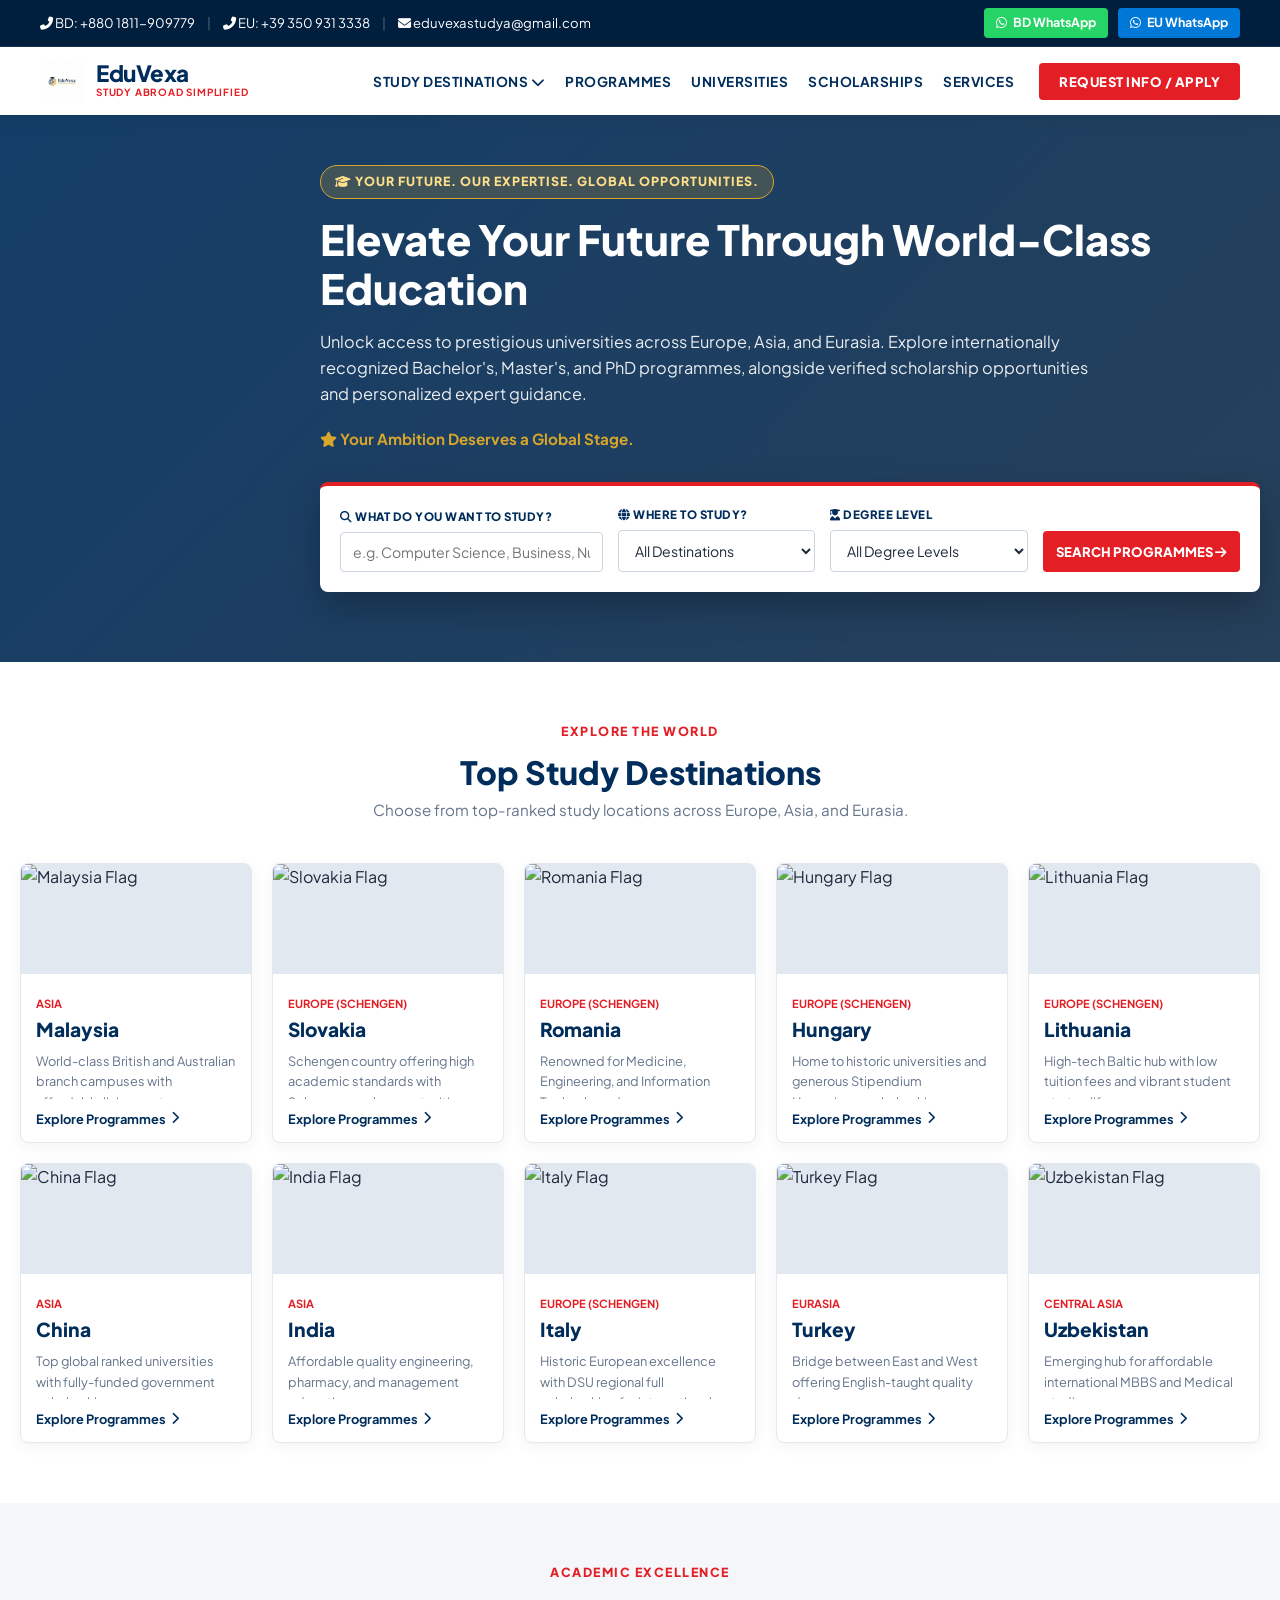
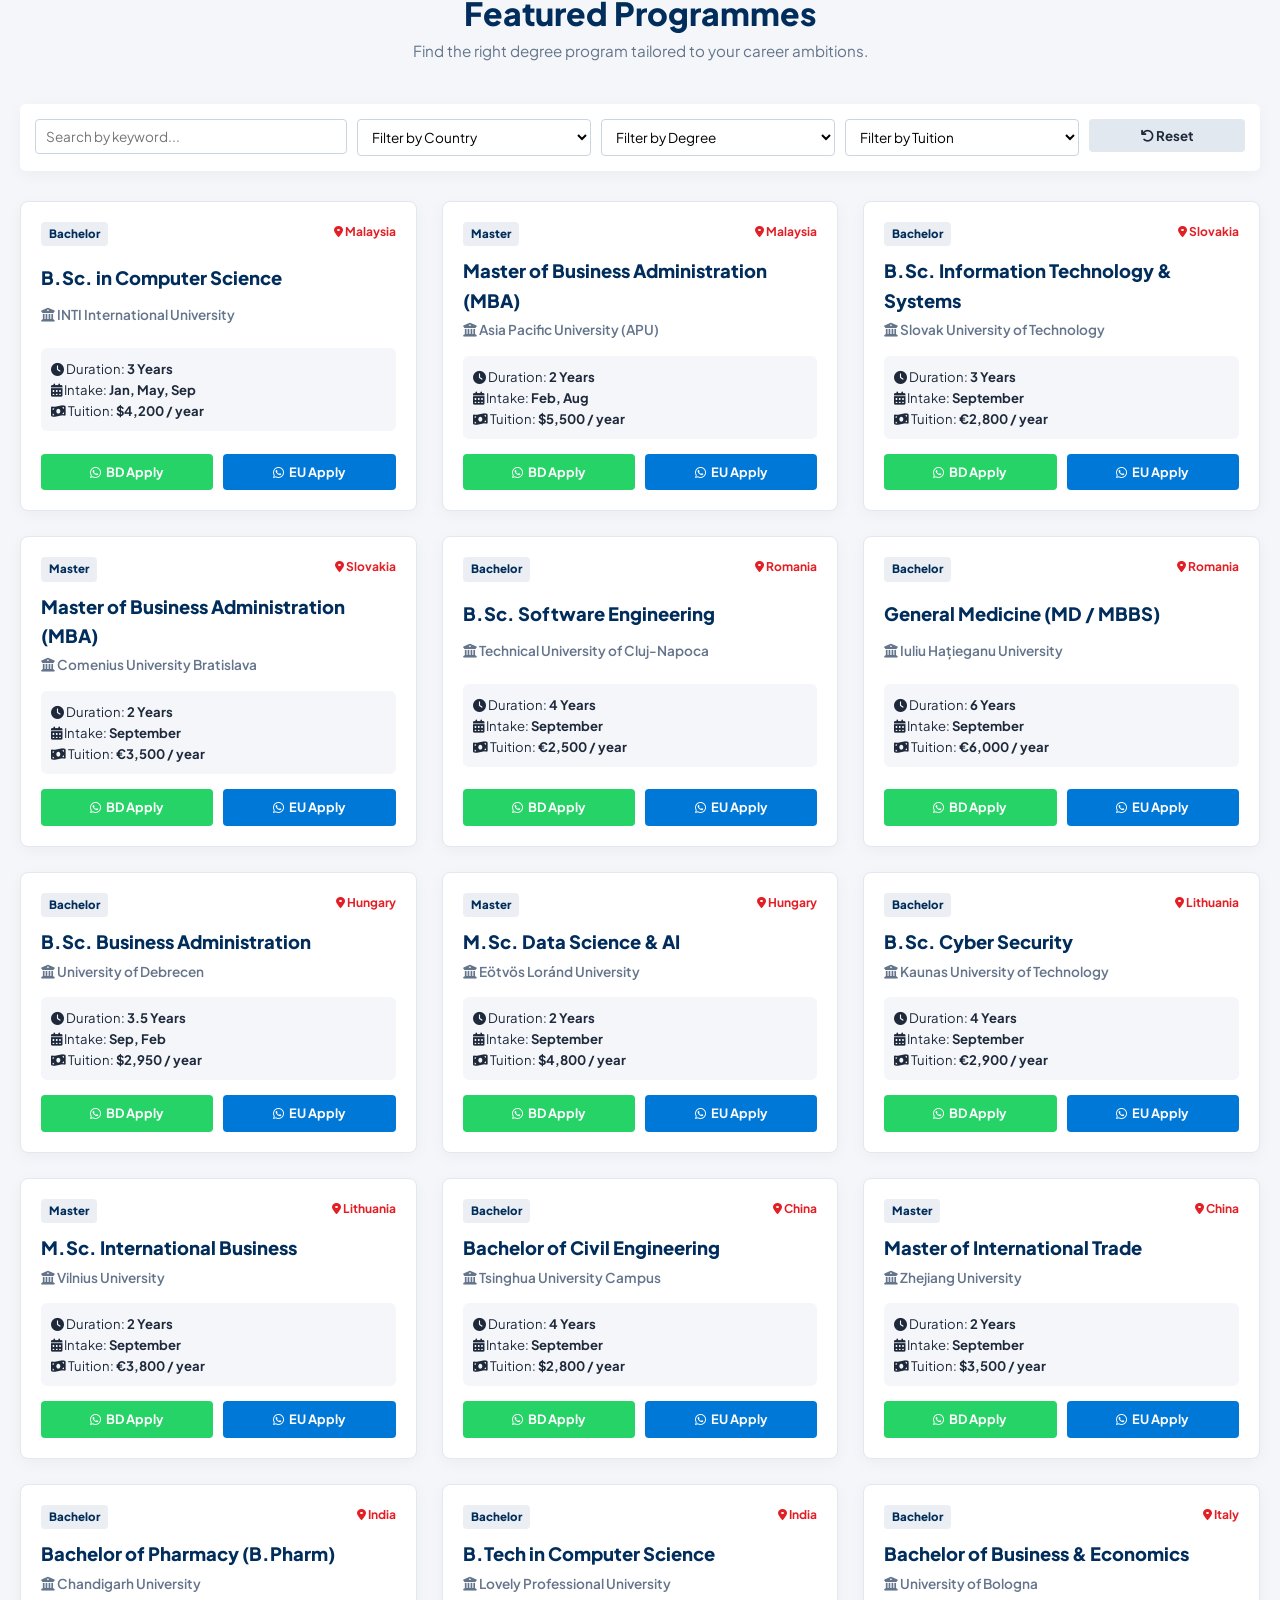
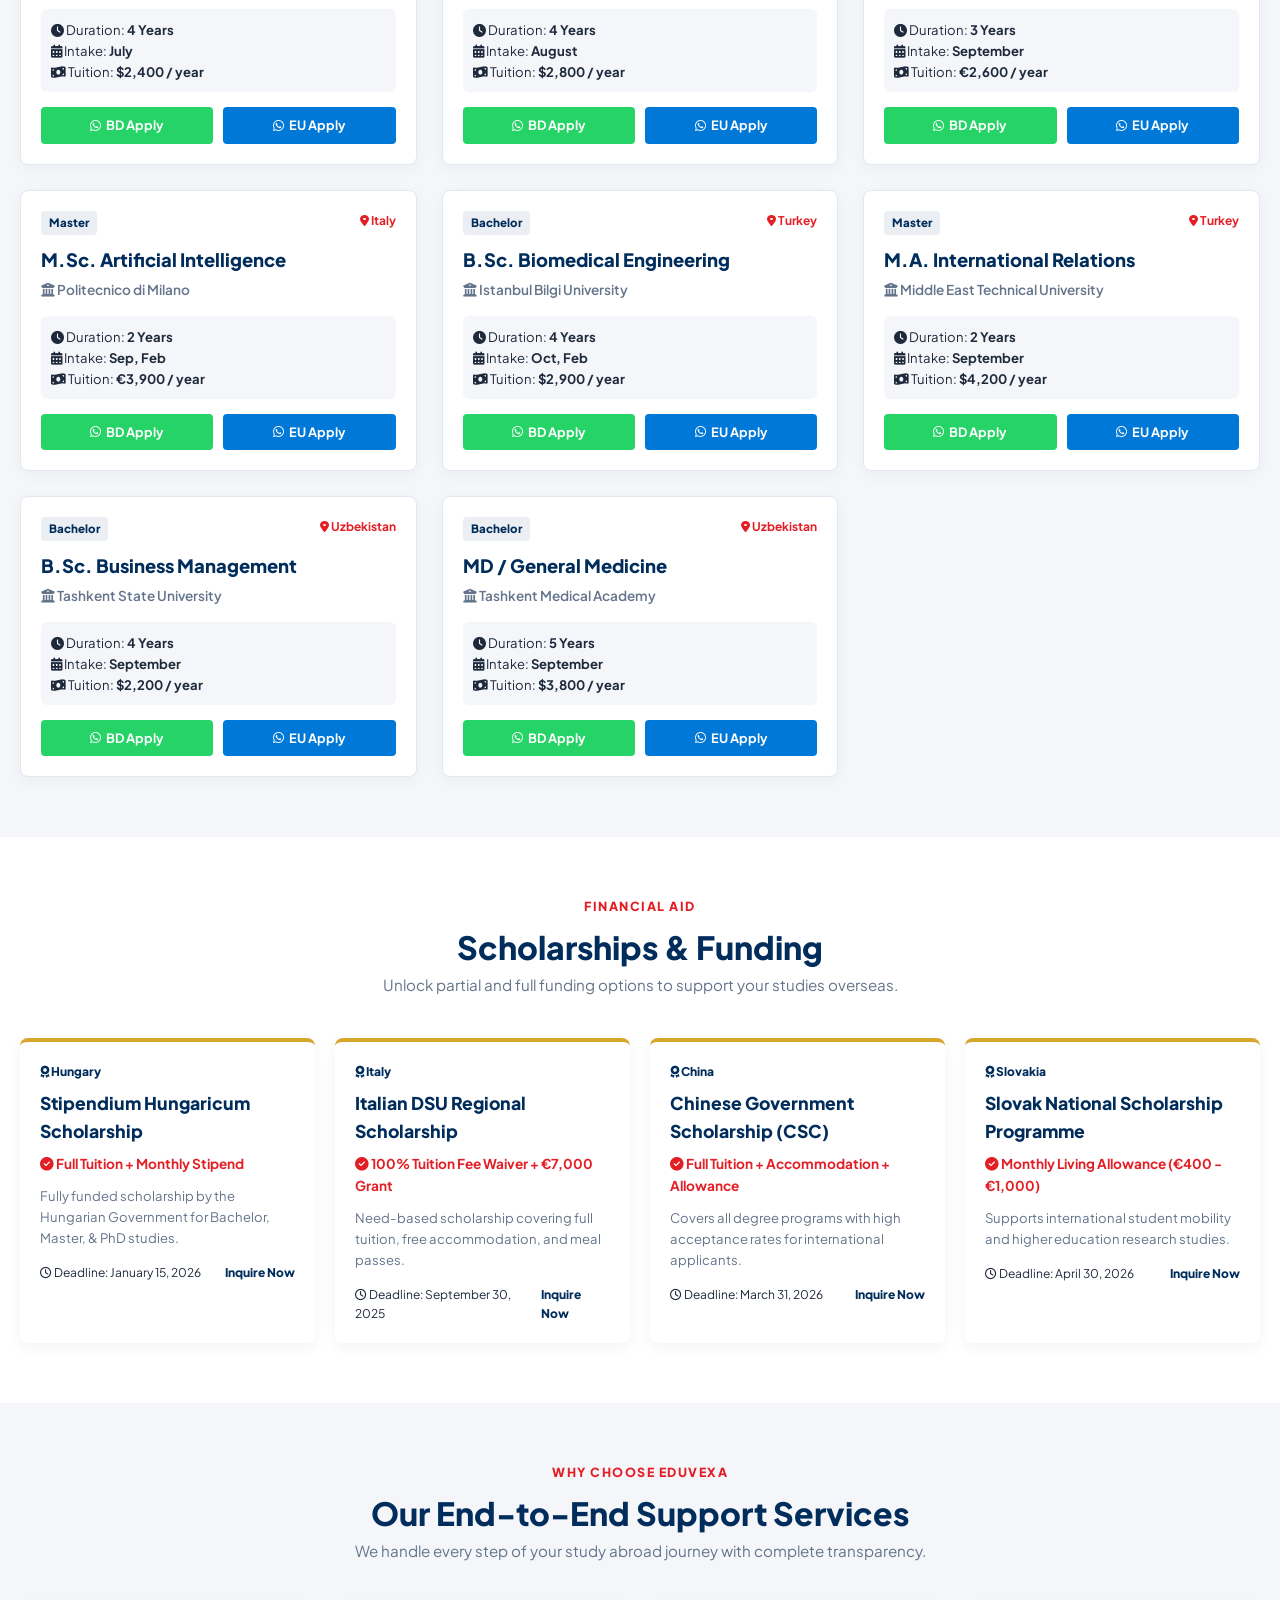
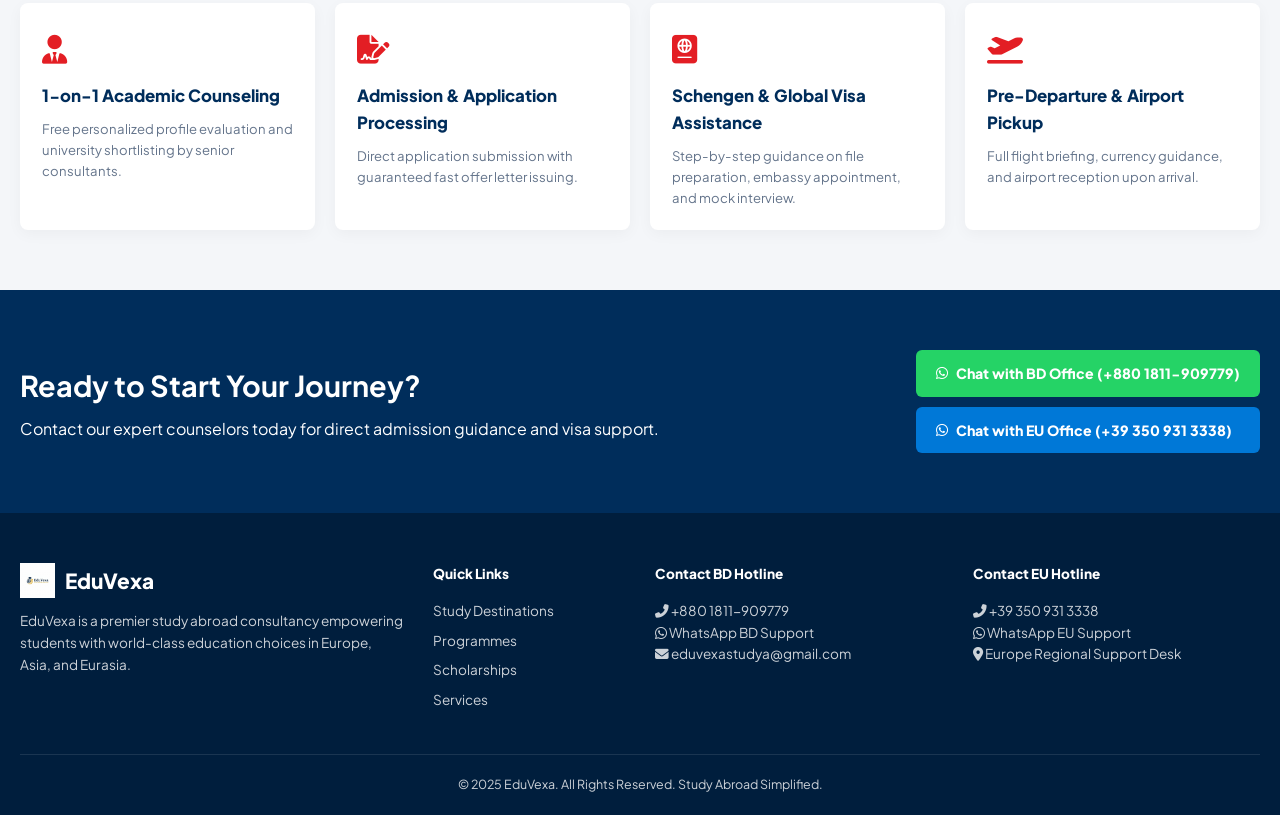
==== commit 68c093e0: "Update index.html" ====
--- a/index.html
+++ b/index.html
@@ -16,7 +16,7 @@
     <link rel="stylesheet" href="https://cdnjs.cloudflare.com/ajax/libs/font-awesome/6.4.0/css/all.min.css">
     <!-- Google Fonts -->
     <link href="https://fonts.googleapis.com/css2?family=Plus+Jakarta+Sans:wght@400;500;600;700;800&display=swap" rel="stylesheet">
-    <!-- Main Style (Linked to demo/style.css) -->
+    <!-- Main Style -->
     <link rel="stylesheet" href="demo/style.css">
     <!-- Supabase JS Client -->
     <script src="https://cdn.jsdelivr.net/npm/@supabase/supabase-js@2"></script>
@@ -47,7 +47,6 @@
     <!-- MAIN HEADER / NAVIGATION -->
     <header class="main-header">
         <div class="header-container">
-            <!-- LOGO BLOCK -->
             <a href="index.html" class="brand-logo">
                 <img src="logo.jpg" alt="EduVexa Logo" class="logo-img" style="height: 44px; width: auto; max-width: 160px; object-fit: contain;">
                 <div class="logo-text">
@@ -56,12 +55,10 @@
                 </div>
             </a>
 
-            <!-- MOBILE TOGGLE -->
             <button class="mobile-toggle" id="mobileToggle" aria-label="Toggle Menu">
                 <i class="fas fa-bars"></i>
             </button>
 
-            <!-- NAVIGATION MENU -->
             <nav class="nav-menu" id="navMenu">
                 <ul class="nav-list">
                     <li class="nav-item has-dropdown">
@@ -91,9 +88,11 @@
         </div>
     </header>
 
-    <!-- HERO SECTION WITH KEN-BURNS LIVE MOTION -->
+    <!-- HERO SECTION WITH PREMIUM CINEMATIC VIDEO BACKGROUND -->
     <section class="hero-section">
-        <div class="hero-live-bg"></div>
+        <video class="hero-video-bg" autoplay loop muted playsinline disablepictureinpicture poster="https://images.unsplash.com/photo-1541339907198-e08756dedf3f?q=80&w=1600&auto=format&fit=crop">
+            <source src="https://cdn.coverr.co/videos/coverr-students-walking-in-a-university-5332/1080p.mp4" type="video/mp4">
+        </video>
         <div class="hero-overlay"></div>
         <div class="hero-container">
             <div class="hero-badge">
@@ -150,7 +149,7 @@
         </div>
     </section>
 
-    <!-- STUDY DESTINATIONS SECTION (10 COUNTRIES) -->
+    <!-- STUDY DESTINATIONS SECTION -->
     <section class="section-padding" id="destinations">
         <div class="section-container">
             <div class="section-header text-center">
@@ -158,9 +157,7 @@
                 <h2>Top Study Destinations</h2>
                 <p>Choose from top-ranked study locations across Europe, Asia, and Eurasia.</p>
             </div>
-            <div class="country-grid" id="countryGrid">
-                <!-- 10 Countries populated instantly via app.js -->
-            </div>
+            <div class="country-grid" id="countryGrid"></div>
         </div>
     </section>
 
@@ -173,11 +170,9 @@
                 <p>Find the right degree program tailored to your career ambitions.</p>
             </div>
 
-            <!-- DETAILED FILTER CONTROLS -->
+            <!-- FILTERS -->
             <div class="filter-controls-bar">
-                <div class="filter-item">
-                    <input type="text" id="filterKeyword" placeholder="Search by keyword...">
-                </div>
+                <div class="filter-item"><input type="text" id="filterKeyword" placeholder="Search by keyword..."></div>
                 <div class="filter-item">
                     <select id="filterCountry">
                         <option value="">Filter by Country</option>
@@ -215,9 +210,7 @@
                 </div>
             </div>
 
-            <div class="program-grid" id="programGrid">
-                <!-- Programmes populated dynamically -->
-            </div>
+            <div class="program-grid" id="programGrid"></div>
         </div>
     </section>
 
@@ -229,9 +222,7 @@
                 <h2>Scholarships & Funding</h2>
                 <p>Unlock partial and full funding options to support your studies overseas.</p>
             </div>
-            <div class="scholarship-grid" id="scholarshipGrid">
-                <!-- Scholarships populated dynamically -->
-            </div>
+            <div class="scholarship-grid" id="scholarshipGrid"></div>
         </div>
     </section>
 
@@ -243,13 +234,11 @@
                 <h2>Our End-to-End Support Services</h2>
                 <p>We handle every step of your study abroad journey with complete transparency.</p>
             </div>
-            <div class="services-grid" id="servicesGrid">
-                <!-- Services populated dynamically -->
-            </div>
-        </div>
-    </section>
-
-    <!-- APPLY / CONTACT INQUIRY SECTION -->
+            <div class="services-grid" id="servicesGrid"></div>
+        </div>
+    </section>
+
+    <!-- APPLY / CONTACT SECTION -->
     <section class="section-padding bg-navy text-white" id="apply">
         <div class="section-container">
             <div class="apply-box">
@@ -306,7 +295,6 @@
         </div>
     </footer>
 
-    <!-- MAIN APP SCRIPT (Linked to demo/app.js) -->
     <script src="demo/app.js"></script>
 </body>
 </html>
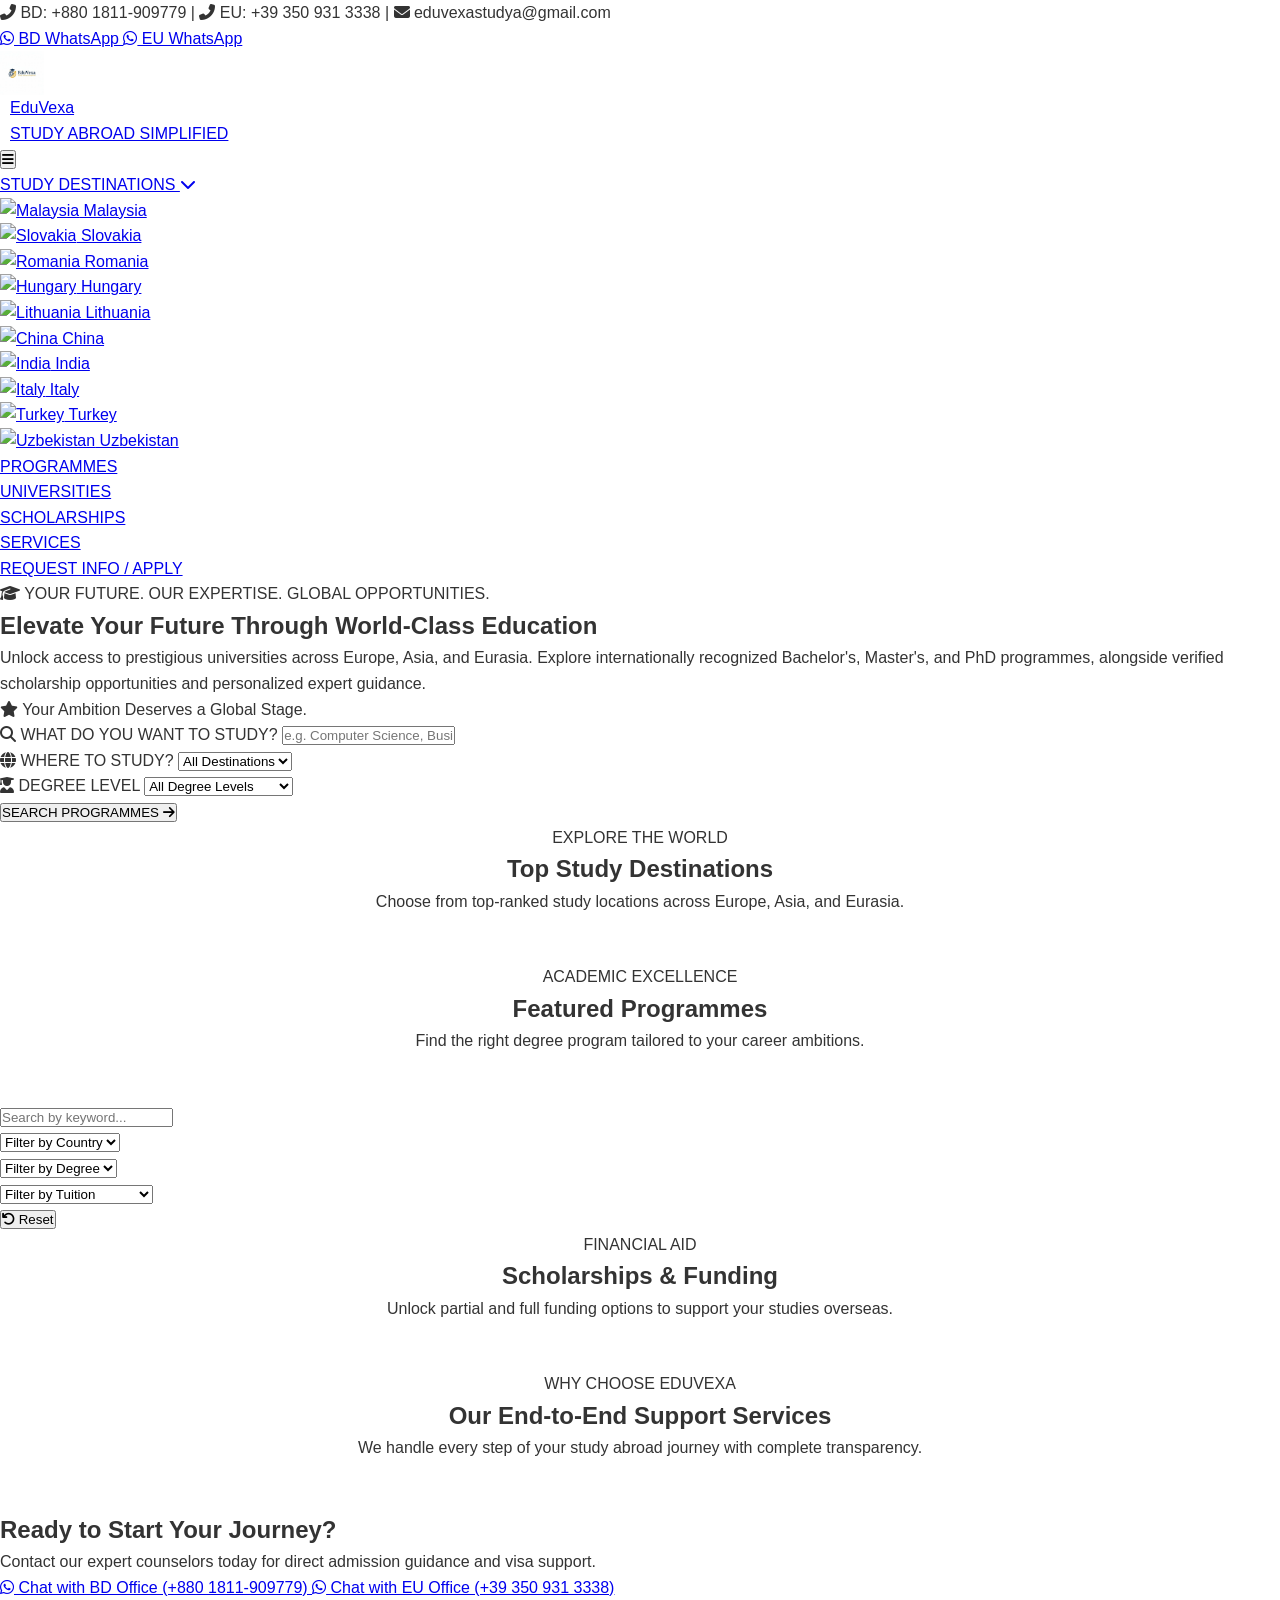
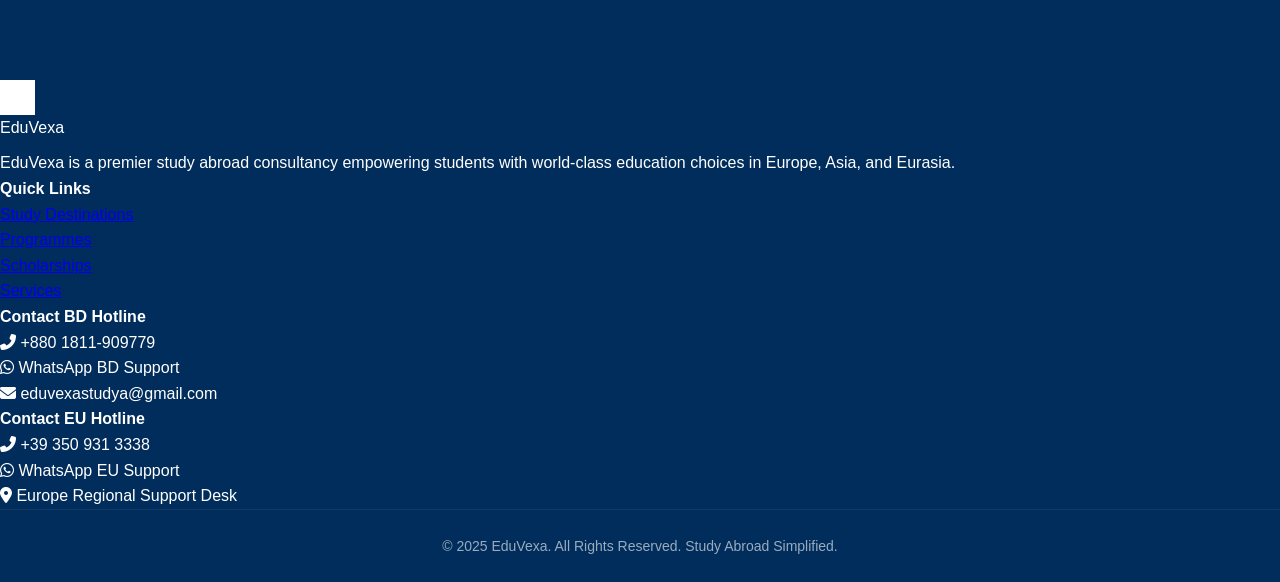
==== commit 065603f5: "Update index.html" ====
--- a/index.html
+++ b/index.html
@@ -16,7 +16,7 @@
     <link rel="stylesheet" href="https://cdnjs.cloudflare.com/ajax/libs/font-awesome/6.4.0/css/all.min.css">
     <!-- Google Fonts -->
     <link href="https://fonts.googleapis.com/css2?family=Plus+Jakarta+Sans:wght@400;500;600;700;800&display=swap" rel="stylesheet">
-    <!-- Main Style -->
+    <!-- Main Style (Linked to demo/style.css) -->
     <link rel="stylesheet" href="demo/style.css">
     <!-- Supabase JS Client -->
     <script src="https://cdn.jsdelivr.net/npm/@supabase/supabase-js@2"></script>
@@ -47,6 +47,7 @@
     <!-- MAIN HEADER / NAVIGATION -->
     <header class="main-header">
         <div class="header-container">
+            <!-- LOGO BLOCK -->
             <a href="index.html" class="brand-logo">
                 <img src="logo.jpg" alt="EduVexa Logo" class="logo-img" style="height: 44px; width: auto; max-width: 160px; object-fit: contain;">
                 <div class="logo-text">
@@ -55,10 +56,12 @@
                 </div>
             </a>
 
+            <!-- MOBILE TOGGLE -->
             <button class="mobile-toggle" id="mobileToggle" aria-label="Toggle Menu">
                 <i class="fas fa-bars"></i>
             </button>
 
+            <!-- NAVIGATION MENU -->
             <nav class="nav-menu" id="navMenu">
                 <ul class="nav-list">
                     <li class="nav-item has-dropdown">
@@ -88,11 +91,9 @@
         </div>
     </header>
 
-    <!-- HERO SECTION WITH PREMIUM CINEMATIC VIDEO BACKGROUND -->
+    <!-- HERO SECTION WITH KEN-BURNS LIVE MOTION -->
     <section class="hero-section">
-        <video class="hero-video-bg" autoplay loop muted playsinline disablepictureinpicture poster="https://images.unsplash.com/photo-1541339907198-e08756dedf3f?q=80&w=1600&auto=format&fit=crop">
-            <source src="https://cdn.coverr.co/videos/coverr-students-walking-in-a-university-5332/1080p.mp4" type="video/mp4">
-        </video>
+        <div class="hero-live-bg"></div>
         <div class="hero-overlay"></div>
         <div class="hero-container">
             <div class="hero-badge">
@@ -149,7 +150,7 @@
         </div>
     </section>
 
-    <!-- STUDY DESTINATIONS SECTION -->
+    <!-- STUDY DESTINATIONS SECTION (10 COUNTRIES) -->
     <section class="section-padding" id="destinations">
         <div class="section-container">
             <div class="section-header text-center">
@@ -157,7 +158,9 @@
                 <h2>Top Study Destinations</h2>
                 <p>Choose from top-ranked study locations across Europe, Asia, and Eurasia.</p>
             </div>
-            <div class="country-grid" id="countryGrid"></div>
+            <div class="country-grid" id="countryGrid">
+                <!-- 10 Countries populated instantly via app.js -->
+            </div>
         </div>
     </section>
 
@@ -170,9 +173,11 @@
                 <p>Find the right degree program tailored to your career ambitions.</p>
             </div>
 
-            <!-- FILTERS -->
+            <!-- DETAILED FILTER CONTROLS -->
             <div class="filter-controls-bar">
-                <div class="filter-item"><input type="text" id="filterKeyword" placeholder="Search by keyword..."></div>
+                <div class="filter-item">
+                    <input type="text" id="filterKeyword" placeholder="Search by keyword...">
+                </div>
                 <div class="filter-item">
                     <select id="filterCountry">
                         <option value="">Filter by Country</option>
@@ -210,7 +215,9 @@
                 </div>
             </div>
 
-            <div class="program-grid" id="programGrid"></div>
+            <div class="program-grid" id="programGrid">
+                <!-- Programmes populated dynamically -->
+            </div>
         </div>
     </section>
 
@@ -222,7 +229,9 @@
                 <h2>Scholarships & Funding</h2>
                 <p>Unlock partial and full funding options to support your studies overseas.</p>
             </div>
-            <div class="scholarship-grid" id="scholarshipGrid"></div>
+            <div class="scholarship-grid" id="scholarshipGrid">
+                <!-- Scholarships populated dynamically -->
+            </div>
         </div>
     </section>
 
@@ -234,11 +243,13 @@
                 <h2>Our End-to-End Support Services</h2>
                 <p>We handle every step of your study abroad journey with complete transparency.</p>
             </div>
-            <div class="services-grid" id="servicesGrid"></div>
-        </div>
-    </section>
-
-    <!-- APPLY / CONTACT SECTION -->
+            <div class="services-grid" id="servicesGrid">
+                <!-- Services populated dynamically -->
+            </div>
+        </div>
+    </section>
+
+    <!-- APPLY / CONTACT INQUIRY SECTION -->
     <section class="section-padding bg-navy text-white" id="apply">
         <div class="section-container">
             <div class="apply-box">
@@ -295,6 +306,7 @@
         </div>
     </footer>
 
+    <!-- MAIN APP SCRIPT (Linked to demo/app.js) -->
     <script src="demo/app.js"></script>
 </body>
 </html>
--- a/demo/style.css
+++ b/demo/style.css
@@ -1,798 +1,137 @@
-/* ==========================================================================
-   EDUVEXA DEMO STYLESHEET (INTI CORPORATE STYLE) - MOBILE OPTIMIZED
-   ========================================================================== */
-
 :root {
     --navy: #002D5B;
-    --navy-dark: #001E3D;
-    --inti-red: #E31E24;
-    --inti-red-hover: #C11318;
+    --red: #E31E24;
     --gold: #D9A62C;
-    --bg-light: #F4F6F9;
-    --text-dark: #1E293B;
-    --text-muted: #64748B;
-    --white: #FFFFFF;
-    --wa-green: #25D366;
-    --wa-blue: #0078D7;
+    --light-bg: #F8F9FA;
+    --text-dark: #333333;
+    --text-light: #666666;
+    --white: #ffffff;
 }
 
 * {
     margin: 0;
     padding: 0;
     box-sizing: border-box;
-    font-family: 'Plus Jakarta Sans', sans-serif;
+    font-family: 'Inter', sans-serif;
 }
 
 body {
-    background-color: #FFFFFF;
+    background-color: var(--white);
     color: var(--text-dark);
     line-height: 1.6;
-    overflow-x: hidden;
 }
 
-/* TOP UTILITY BAR */
-.top-bar {
-    background-color: var(--navy-dark);
-    color: var(--white);
-    font-size: 0.82rem;
-    padding: 8px 0;
-    border-bottom: 1px solid rgba(255,255,255,0.1);
-}
-.top-bar-container {
-    max-width: 1240px;
+.container {
+    max-width: 1200px;
     margin: 0 auto;
     padding: 0 20px;
-    display: flex;
-    justify-content: space-between;
-    align-items: center;
 }
-.top-bar-left {
-    display: flex;
-    align-items: center;
-    gap: 12px;
-    white-space: nowrap;
+
+/* Utility Bar */
+.utility-bar {
+    background: var(--navy);
+    color: var(--white);
+    padding: 8px 0;
+    font-size: 13px;
+    border-bottom: 2px solid var(--gold);
 }
-.top-bar-left .divider {
-    color: rgba(255,255,255,0.3);
-}
-.top-bar-right {
-    display: flex;
-    gap: 10px;
-}
-.wa-top-btn {
-    padding: 5px 12px;
-    border-radius: 4px;
-    font-size: 0.78rem;
-    font-weight: 700;
-    color: white;
-    text-decoration: none;
-    display: inline-flex;
-    align-items: center;
-    gap: 6px;
-    transition: opacity 0.2s;
-    white-space: nowrap;
-}
-.wa-top-btn.wa-bd { background-color: var(--wa-green); }
-.wa-top-btn.wa-eu { background-color: var(--wa-blue); }
-.wa-top-btn:hover { opacity: 0.9; }
 
-/* MAIN HEADER */
-.main-header {
-    background-color: var(--white);
-    box-shadow: 0 4px 20px rgba(0,0,0,0.06);
-    position: sticky;
-    top: 0;
-    z-index: 1000;
-}
-.header-container {
-    max-width: 1240px;
-    margin: 0 auto;
-    padding: 12px 20px;
+.utility-content {
     display: flex;
     justify-content: space-between;
     align-items: center;
 }
 
-/* LOGO FIX */
-.brand-logo {
+.contact-info span { margin-right: 20px; }
+.contact-info a { color: var(--white); text-decoration: none; font-weight: 500; }
+.social-links a { color: var(--white); margin-left: 15px; transition: 0.3s; }
+.social-links a:hover { color: var(--gold); }
+
+/* Navbar */
+.navbar {
+    background: var(--white);
+    padding: 15px 0;
+    box-shadow: 0 2px 10px rgba(0,0,0,0.1);
+    position: sticky;
+    top: 0;
+    z-index: 1000;
+}
+
+.nav-content { display: flex; justify-content: space-between; align-items: center; }
+.logo { display: flex; align-items: center; text-decoration: none; }
+.logo-text { display: flex; flex-direction: column; margin-left: 10px; }
+.brand-name { font-family: 'Playfair Display', serif; font-size: 24px; font-weight: 700; color: var(--navy); line-height: 1; }
+.brand-tagline { font-size: 10px; letter-spacing: 2px; color: var(--red); font-weight: 600; }
+.nav-links { display: flex; list-style: none; align-items: center; }
+.nav-links li { margin-left: 25px; }
+.nav-links a { text-decoration: none; color: var(--navy); font-weight: 600; font-size: 14px; transition: 0.3s; }
+.nav-links a:hover { color: var(--red); }
+.btn-cta { background: var(--red); color: var(--white) !important; padding: 10px 20px; border-radius: 4px; transition: 0.3s; }
+
+/* Dropdown */
+.dropdown { position: relative; display: inline-block; }
+.dropdown-content { display: none; position: absolute; background-color: var(--white); min-width: 200px; box-shadow: 0px 8px 16px 0px rgba(0,0,0,0.2); z-index: 1; border-top: 3px solid var(--red); }
+.dropdown-content a { color: var(--navy); padding: 12px 16px; text-decoration: none; display: block; font-size: 13px; border-bottom: 1px solid #eee; }
+.dropdown:hover .dropdown-content { display: block; }
+
+/* Hero */
+.hero {
+    background: linear-gradient(rgba(0, 45, 91, 0.85), rgba(0, 45, 91, 0.7)), url('https://images.unsplash.com/photo-1541339907198-e08756dedf3f?q=80&w=1600&auto=format&fit=crop');
+    background-size: cover;
+    background-position: center;
+    background-attachment: fixed;
+    height: 85vh;
     display: flex;
     align-items: center;
-    text-decoration: none;
-    gap: 12px;
-}
-.logo-img {
-    height: 44px;
-    width: auto;
-    max-width: 150px;
-    object-fit: contain;
-}
-.logo-text {
-    display: flex;
-    flex-direction: column;
-}
-.logo-title {
-    font-size: 1.4rem;
-    font-weight: 800;
-    color: var(--navy);
-    line-height: 1.1;
-    letter-spacing: -0.5px;
-}
-.logo-tagline {
-    font-size: 0.62rem;
-    font-weight: 700;
-    color: var(--inti-red);
-    letter-spacing: 0.8px;
+    color: var(--white);
 }
 
-/* NAV MENU */
-.nav-menu {
-    display: flex;
-    align-items: center;
-    gap: 25px;
-}
-.nav-list {
-    display: flex;
-    list-style: none;
-    gap: 20px;
-}
-.nav-link {
-    text-decoration: none;
-    color: var(--navy);
-    font-weight: 700;
-    font-size: 0.85rem;
-    letter-spacing: 0.5px;
-    padding: 8px 0;
-    transition: color 0.2s;
-}
-.nav-link:hover {
-    color: var(--inti-red);
-}
+.hero-text-area { max-width: 700px; margin-bottom: 50px; }
+.hero h1 { font-size: 52px; font-family: 'Playfair Display', serif; line-height: 1.2; margin: 20px 0; }
+.hero p { font-size: 18px; margin-bottom: 30px; opacity: 0.9; }
+.badge { background: rgba(217, 166, 44, 0.2); border: 1px solid var(--gold); color: var(--gold); padding: 8px 15px; border-radius: 50px; font-size: 12px; font-weight: 700; }
 
-/* DROPDOWN MENU */
-.has-dropdown {
-    position: relative;
-}
-.dropdown-menu {
-    position: absolute;
-    top: 100%;
-    left: 0;
-    background: white;
-    width: 220px;
-    box-shadow: 0 10px 30px rgba(0,0,0,0.12);
-    border-radius: 6px;
-    padding: 10px 0;
-    list-style: none;
-    opacity: 0;
-    visibility: hidden;
-    transform: translateY(10px);
-    transition: all 0.2s ease;
-}
-.has-dropdown:hover .dropdown-menu {
-    opacity: 1;
-    visibility: visible;
-    transform: translateY(0);
-}
-.dropdown-menu li a {
-    display: flex;
-    align-items: center;
-    gap: 10px;
-    padding: 8px 18px;
-    color: var(--text-dark);
-    text-decoration: none;
-    font-size: 0.85rem;
-    font-weight: 600;
-}
-.dropdown-menu li a:hover {
-    background-color: var(--bg-light);
-    color: var(--inti-red);
-}
+/* Search Box */
+.search-container { background: var(--white); padding: 30px; border-radius: 12px; box-shadow: 0 15px 35px rgba(0,0,0,0.2); max-width: 1000px; margin-top: -30px; border-bottom: 5px solid var(--red); }
+.search-box { display: grid; grid-template-columns: 2fr 1fr 1fr auto; gap: 20px; align-items: flex-end; }
+.search-input-group label { font-size: 11px; font-weight: 800; color: var(--navy); margin-bottom: 8px; text-transform: uppercase; display: block; }
+.search-input-group input, .search-input-group select { width: 100%; padding: 12px; border: 1px solid #ddd; border-radius: 4px; }
+.btn-search { background: var(--red); color: var(--white); border: none; padding: 15px 25px; border-radius: 4px; font-weight: 700; cursor: pointer; }
 
-/* CTA BUTTON */
-.btn-primary-apply {
-    background-color: var(--inti-red);
-    color: white;
-    padding: 10px 20px;
-    border-radius: 4px;
-    text-decoration: none;
-    font-weight: 800;
-    font-size: 0.82rem;
-    letter-spacing: 0.5px;
-    transition: background 0.2s;
-    white-space: nowrap;
-}
-.btn-primary-apply:hover {
-    background-color: var(--inti-red-hover);
-}
-.mobile-toggle {
-    display: none;
-    background: none;
-    border: none;
-    font-size: 1.6rem;
-    color: var(--navy);
-    cursor: pointer;
-}
+/* Grid & Cards */
+.section { padding: 80px 0; }
+.section-header { text-align: center; margin-bottom: 50px; }
+.grid { display: grid; gap: 30px; }
+.grid-3 { grid-template-columns: repeat(3, 1fr); }
+.grid-4 { grid-template-columns: repeat(4, 1fr); }
+.grid-2 { grid-template-columns: repeat(2, 1fr); }
+.card { background: var(--white); border-radius: 8px; overflow: hidden; box-shadow: 0 5px 15px rgba(0,0,0,0.05); border: 1px solid #eee; transition: 0.3s; }
+.card:hover { transform: translateY(-5px); }
+.card-img { height: 200px; background-size: cover; background-position: center; }
+.card-content { padding: 20px; }
+.card-tag { background: var(--light-bg); padding: 4px 10px; border-radius: 4px; font-size: 12px; font-weight: 600; color: var(--navy); }
+.card-title { font-size: 18px; margin: 10px 0; color: var(--navy); }
 
-/* HERO SECTION WITH KEN-BURNS ANIMATION */
-.hero-section {
-    position: relative;
-    min-height: 520px;
-    display: flex;
-    align-items: center;
-    color: white;
-    overflow: hidden;
-    padding: 50px 20px 70px;
-}
-.hero-live-bg {
-    position: absolute;
-    top: 0; left: 0; right: 0; bottom: 0;
-    background: url('https://images.unsplash.com/photo-1541339907198-e08756dedf3f?q=80&w=1600&auto=format&fit=crop') center/cover no-repeat;
-    animation: kenburns 22s infinite alternate ease-in-out;
-    z-index: 1;
-}
-@keyframes kenburns {
-    0% { transform: scale(1); }
-    100% { transform: scale(1.12); }
-}
-.hero-overlay {
-    position: absolute;
-    top: 0; left: 0; right: 0; bottom: 0;
-    background: linear-gradient(135deg, rgba(0,45,91,0.92) 0%, rgba(0,30,61,0.85) 100%);
-    z-index: 2;
-}
-.hero-container {
-    max-width: 1240px;
-    margin: 0 auto;
-    position: relative;
-    z-index: 3;
-    width: 100%;
-}
-.hero-badge {
-    display: inline-block;
-    background: rgba(217,166,44,0.2);
-    border: 1px solid var(--gold);
-    color: #FEE08B;
-    padding: 6px 14px;
-    border-radius: 50px;
-    font-size: 0.78rem;
-    font-weight: 800;
-    letter-spacing: 1px;
-    margin-bottom: 16px;
-}
-.hero-title {
-    font-size: 2.6rem;
-    font-weight: 800;
-    line-height: 1.18;
-    margin-bottom: 16px;
-    max-width: 850px;
-}
-.hero-description {
-    font-size: 1.02rem;
-    max-width: 780px;
-    color: rgba(255,255,255,0.9);
-    margin-bottom: 20px;
-}
-.hero-motto {
-    font-weight: 700;
-    color: var(--gold);
-    font-size: 0.95rem;
-    margin-bottom: 30px;
-}
+/* Footer */
+footer { background: var(--navy); color: var(--white); padding: 80px 0 0 0; }
+.footer-content { display: grid; grid-template-columns: 2fr 1fr 1fr; gap: 50px; padding-bottom: 50px; }
+.footer-logo { height: 50px; margin-bottom: 20px; filter: brightness(0) invert(1); }
+.footer-bottom { border-top: 1px solid rgba(255,255,255,0.1); padding: 25px 0; text-align: center; font-size: 14px; opacity: 0.6; }
 
-/* HERO SEARCH FINDER CARD */
-.hero-search-card {
-    background: white;
-    border-radius: 8px;
-    padding: 20px;
-    box-shadow: 0 15px 35px rgba(0,0,0,0.25);
-    border-top: 4px solid var(--inti-red);
-    color: var(--text-dark);
-}
-.search-grid {
-    display: grid;
-    grid-template-columns: 2fr 1.5fr 1.5fr 1.5fr;
-    gap: 15px;
-    align-items: flex-end;
-}
-.search-field label {
-    display: block;
-    font-size: 0.72rem;
-    font-weight: 800;
-    color: var(--navy);
-    margin-bottom: 6px;
-    letter-spacing: 0.5px;
-}
-.search-field input, .search-field select {
-    width: 100%;
-    padding: 10px 12px;
-    border: 1px solid #CBD5E1;
-    border-radius: 4px;
-    font-size: 0.88rem;
-    color: var(--text-dark);
-    outline: none;
-    background-color: #fff;
-}
-.btn-hero-search {
-    width: 100%;
-    background-color: var(--inti-red);
-    color: white;
-    border: none;
-    padding: 12px;
-    border-radius: 4px;
-    font-weight: 800;
-    font-size: 0.82rem;
-    cursor: pointer;
-    transition: background 0.2s;
-}
-.btn-hero-search:hover {
-    background-color: var(--inti-red-hover);
-}
+/* Stats Bar */
+.stats-bar { background: var(--light-bg); padding: 40px 0; border-bottom: 1px solid #eee; }
+.stats-grid { display: grid; grid-template-columns: repeat(4, 1fr); text-align: center; }
+.stat-number { display: block; font-size: 32px; font-weight: 800; color: var(--navy); }
 
-/* SECTIONS COMMON */
-.section-padding { padding: 60px 20px; }
-.bg-light { background-color: var(--bg-light); }
-.bg-navy { background-color: var(--navy); }
-.text-white { color: white; }
-.text-center { text-align: center; }
-
-.section-container {
-    max-width: 1240px;
-    margin: 0 auto;
-}
-.section-header {
-    margin-bottom: 40px;
-}
-.sub-title {
-    color: var(--inti-red);
-    font-weight: 800;
-    font-size: 0.78rem;
-    letter-spacing: 1.5px;
-    display: block;
-    margin-bottom: 5px;
-}
-.section-header h2 {
-    font-size: 2rem;
-    color: var(--navy);
-    font-weight: 800;
-}
-.section-header p {
-    color: var(--text-muted);
-    font-size: 0.95rem;
-}
-
-/* COUNTRY GRID (10 COUNTRIES) */
-.country-grid {
-    display: grid;
-    grid-template-columns: repeat(auto-fill, minmax(220px, 1fr));
-    gap: 20px;
-}
-.country-card {
-    background: white;
-    border-radius: 8px;
-    overflow: hidden;
-    box-shadow: 0 4px 15px rgba(0,0,0,0.05);
-    border: 1px solid #E2E8F0;
-    transition: transform 0.2s, box-shadow 0.2s;
-}
-.country-card:hover {
-    transform: translateY(-5px);
-    box-shadow: 0 10px 25px rgba(0,0,0,0.1);
-}
-.country-flag-wrap {
-    height: 110px;
-    background: #E2E8F0;
-    overflow: hidden;
-}
-.country-flag {
-    width: 100%;
-    height: 100%;
-    object-fit: cover;
-}
-.country-info {
-    padding: 15px;
-}
-.country-region {
-    font-size: 0.7rem;
-    font-weight: 700;
-    color: var(--inti-red);
-    text-transform: uppercase;
-}
-.country-name {
-    font-size: 1.2rem;
-    color: var(--navy);
-    font-weight: 800;
-    margin-bottom: 6px;
-}
-.country-desc {
-    font-size: 0.8rem;
-    color: var(--text-muted);
-    margin-bottom: 12px;
-    height: 48px;
-    overflow: hidden;
-}
-.btn-country-explore {
-    background: none;
-    border: none;
-    color: var(--navy);
-    font-weight: 700;
-    font-size: 0.8rem;
-    cursor: pointer;
-    padding: 0;
-    display: flex;
-    align-items: center;
-    gap: 5px;
-}
-.btn-country-explore:hover {
-    color: var(--inti-red);
-}
-
-/* PROGRAMMES GRID & FILTERS */
-.filter-controls-bar {
-    background: white;
-    padding: 15px;
-    border-radius: 6px;
-    box-shadow: 0 4px 15px rgba(0,0,0,0.04);
-    display: grid;
-    grid-template-columns: 2fr 1.5fr 1.5fr 1.5fr 1fr;
-    gap: 10px;
-    margin-bottom: 30px;
-}
-.filter-item input, .filter-item select {
-    width: 100%;
-    padding: 8px 10px;
-    border: 1px solid #CBD5E1;
-    border-radius: 4px;
-    font-size: 0.85rem;
-    background-color: #fff;
-}
-.btn-reset {
-    width: 100%;
-    padding: 8px;
-    background: #E2E8F0;
-    border: none;
-    border-radius: 4px;
-    font-weight: 700;
-    color: var(--text-dark);
-    cursor: pointer;
-}
-
-.program-grid {
-    display: grid;
-    grid-template-columns: repeat(auto-fill, minmax(320px, 1fr));
-    gap: 25px;
-}
-.program-card {
-    background: white;
-    border-radius: 8px;
-    padding: 20px;
-    border: 1px solid #E2E8F0;
-    box-shadow: 0 4px 15px rgba(0,0,0,0.04);
-    display: flex;
-    flex-direction: column;
-    justify-content: space-between;
-}
-.program-header {
-    display: flex;
-    justify-content: space-between;
-    margin-bottom: 10px;
-}
-.badge-degree {
-    background: rgba(0,45,91,0.08);
-    color: var(--navy);
-    font-size: 0.72rem;
-    font-weight: 800;
-    padding: 3px 8px;
-    border-radius: 4px;
-}
-.badge-country {
-    font-size: 0.75rem;
-    font-weight: 700;
-    color: var(--inti-red);
-}
-.program-title {
-    font-size: 1.15rem;
-    color: var(--navy);
-    font-weight: 800;
-    margin-bottom: 4px;
-}
-.program-university {
-    font-size: 0.85rem;
-    color: var(--text-muted);
-    font-weight: 600;
-    margin-bottom: 15px;
-}
-.program-meta {
-    font-size: 0.82rem;
-    background: var(--bg-light);
-    padding: 10px;
-    border-radius: 6px;
-    margin-bottom: 15px;
-}
-.program-actions {
-    display: grid;
-    grid-template-columns: 1fr 1fr;
-    gap: 10px;
-}
-.btn-apply-wa {
-    text-decoration: none;
-    text-align: center;
-    padding: 8px;
-    border-radius: 4px;
-    color: white;
-    font-size: 0.8rem;
-    font-weight: 700;
-    display: inline-flex;
-    align-items: center;
-    justify-content: center;
-    gap: 5px;
-}
-.wa-bd-btn { background-color: var(--wa-green); }
-.wa-eu-btn { background-color: var(--wa-blue); }
-
-/* SCHOLARSHIPS GRID */
-.scholarship-grid {
-    display: grid;
-    grid-template-columns: repeat(auto-fill, minmax(270px, 1fr));
-    gap: 20px;
-}
-.scholarship-card {
-    background: white;
-    border-radius: 8px;
-    padding: 20px;
-    border-top: 4px solid var(--gold);
-    box-shadow: 0 4px 15px rgba(0,0,0,0.05);
-}
-.scholarship-badge {
-    font-size: 0.75rem;
-    font-weight: 800;
-    color: var(--navy);
-    margin-bottom: 8px;
-}
-.scholarship-title {
-    font-size: 1.1rem;
-    color: var(--navy);
-    font-weight: 800;
-    margin-bottom: 8px;
-}
-.scholarship-coverage {
-    color: var(--inti-red);
-    font-size: 0.85rem;
-    font-weight: 700;
-    margin-bottom: 10px;
-}
-.scholarship-desc {
-    font-size: 0.82rem;
-    color: var(--text-muted);
-    margin-bottom: 15px;
-}
-.scholarship-footer {
-    display: flex;
-    justify-content: space-between;
-    align-items: center;
-    font-size: 0.75rem;
-}
-.btn-scholarship-apply {
-    color: var(--navy);
-    font-weight: 800;
-    text-decoration: none;
-}
-
-/* SERVICES GRID */
-.services-grid {
-    display: grid;
-    grid-template-columns: repeat(auto-fill, minmax(240px, 1fr));
-    gap: 20px;
-}
-.service-card {
-    background: white;
-    padding: 22px;
-    border-radius: 8px;
-    box-shadow: 0 4px 15px rgba(0,0,0,0.04);
-}
-.service-icon {
-    font-size: 1.8rem;
-    color: var(--inti-red);
-    margin-bottom: 12px;
-}
-.service-title {
-    font-size: 1.05rem;
-    color: var(--navy);
-    font-weight: 800;
-    margin-bottom: 8px;
-}
-.service-desc {
-    font-size: 0.82rem;
-    color: var(--text-muted);
-}
-
-/* APPLY INQUIRY BOX */
-.apply-box {
-    display: flex;
-    justify-content: space-between;
-    align-items: center;
-    gap: 30px;
-}
-.apply-text h2 { font-size: 1.8rem; margin-bottom: 8px; }
-.apply-actions { display: flex; flex-direction: column; gap: 10px; }
-.btn-wa-large {
-    text-decoration: none;
-    color: white;
-    padding: 12px 20px;
-    border-radius: 6px;
-    font-weight: 800;
-    font-size: 0.88rem;
-    display: inline-flex;
-    align-items: center;
-    gap: 8px;
-}
-.btn-wa-large.bd { background: var(--wa-green); }
-.btn-wa-large.eu { background: var(--wa-blue); }
-
-/* FOOTER */
-.main-footer {
-    background-color: var(--navy-dark);
-    color: rgba(255,255,255,0.8);
-    padding: 50px 20px 20px;
-    font-size: 0.85rem;
-}
-.footer-container {
-    max-width: 1240px;
-    margin: 0 auto;
-    display: grid;
-    grid-template-columns: 2fr 1fr 1.5fr 1.5fr;
-    gap: 30px;
-    margin-bottom: 35px;
-}
-.footer-logo { display: flex; align-items: center; gap: 10px; margin-bottom: 12px; }
-.footer-logo-img { height: 35px; width: auto; }
-.footer-logo-text { font-size: 1.3rem; font-weight: 800; color: white; }
-.footer-col h4 { color: white; margin-bottom: 15px; font-weight: 800; }
-.footer-col ul { list-style: none; }
-.footer-col ul li { margin-bottom: 8px; }
-.footer-col ul li a { color: rgba(255,255,255,0.8); text-decoration: none; }
-.footer-bottom {
-    max-width: 1240px;
-    margin: 0 auto;
-    border-top: 1px solid rgba(255,255,255,0.1);
-    padding-top: 20px;
-    text-align: center;
-    font-size: 0.78rem;
-}
-
-/* ==========================================================================
-   MOBILE & TABLET RESPONSIVE FIXES (STRICT OPTIMIZATION)
-   ========================================================================== */
-
-@media (max-width: 992px) {
-    .search-grid { grid-template-columns: 1fr 1fr; }
-    .filter-controls-bar { grid-template-columns: 1fr 1fr; }
-    .footer-container { grid-template-columns: 1fr 1fr; }
-    .apply-box { flex-direction: column; text-align: center; }
-}
+/* Mobile Menu */
+.mobile-menu-icon { display: none; font-size: 24px; color: var(--navy); cursor: pointer; }
 
 @media (max-width: 768px) {
-    /* TOP UTILITY BAR MOBILE FIX */
-    .top-bar-container {
-        flex-direction: column;
-        gap: 8px;
-        padding: 4px 12px;
-    }
-    .top-bar-left {
-        width: 100%;
-        justify-content: center;
-        font-size: 0.72rem;
-        gap: 6px;
-    }
-    .top-bar-left .fa-envelope, 
-    .top-bar-left span:nth-child(5) {
-        display: none; /* Hide email on small screens to prevent overlap */
-    }
-    .top-bar-right {
-        width: 100%;
-        display: grid;
-        grid-template-columns: 1fr 1fr;
-        gap: 8px;
-    }
-    .wa-top-btn {
-        justify-content: center;
-        width: 100%;
-        padding: 6px 4px;
-        font-size: 0.75rem;
-    }
-
-    /* HEADER & NAV MENU MOBILE DRAWER */
-    .header-container {
-        padding: 10px 15px;
-    }
-    .logo-img {
-        height: 38px;
-    }
-    .logo-title {
-        font-size: 1.25rem;
-    }
-    .logo-tagline {
-        font-size: 0.55rem;
-    }
-    .mobile-toggle {
-        display: block;
-    }
-    .nav-menu {
-        position: absolute;
-        top: 100%;
-        left: 0;
-        right: 0;
-        background: white;
-        flex-direction: column;
-        padding: 20px;
-        box-shadow: 0 10px 25px rgba(0,0,0,0.15);
-        display: none;
-        align-items: stretch;
-        gap: 15px;
-    }
-    .nav-menu.active {
-        display: flex;
-    }
-    .nav-list {
-        flex-direction: column;
-        gap: 10px;
-    }
-    .dropdown-menu {
-        position: static;
-        opacity: 1;
-        visibility: visible;
-        box-shadow: none;
-        transform: none;
-        width: 100%;
-        background: var(--bg-light);
-        margin-top: 5px;
-        border-radius: 4px;
-    }
-    .btn-primary-apply {
-        text-align: center;
-        width: 100%;
-        padding: 12px;
-    }
-
-    /* HERO SECTION MOBILE */
-    .hero-section {
-        min-height: auto;
-        padding: 35px 15px 50px;
-    }
-    .hero-title {
-        font-size: 1.85rem;
-    }
-    .hero-description {
-        font-size: 0.9rem;
-    }
-    .hero-search-card {
-        padding: 15px;
-    }
-    .search-grid {
-        grid-template-columns: 1fr;
-    }
-
-    /* PROGRAM & FILTER MOBILE */
-    .filter-controls-bar {
-        grid-template-columns: 1fr;
-    }
-    .program-grid {
-        grid-template-columns: 1fr;
-    }
-    .country-grid {
-        grid-template-columns: repeat(auto-fill, minmax(150px, 1fr));
-    }
-    .country-flag-wrap {
-        height: 85px;
-    }
-    .country-info {
-        padding: 10px;
-    }
-    .country-name {
-        font-size: 1.05rem;
-    }
-
-    /* FOOTER MOBILE */
-    .footer-container {
-        grid-template-columns: 1fr;
-        gap: 25px;
-    }
+    .nav-links { display: none; }
+    .mobile-menu-icon { display: block; }
+    .search-box { grid-template-columns: 1fr; }
+    .grid-3, .grid-4, .grid-2 { grid-template-columns: 1fr; }
+    .footer-content { grid-template-columns: 1fr; }
+    .hero h1 { font-size: 32px; }
+    .utility-content { flex-direction: column; text-align: center; gap: 10px; }
 }
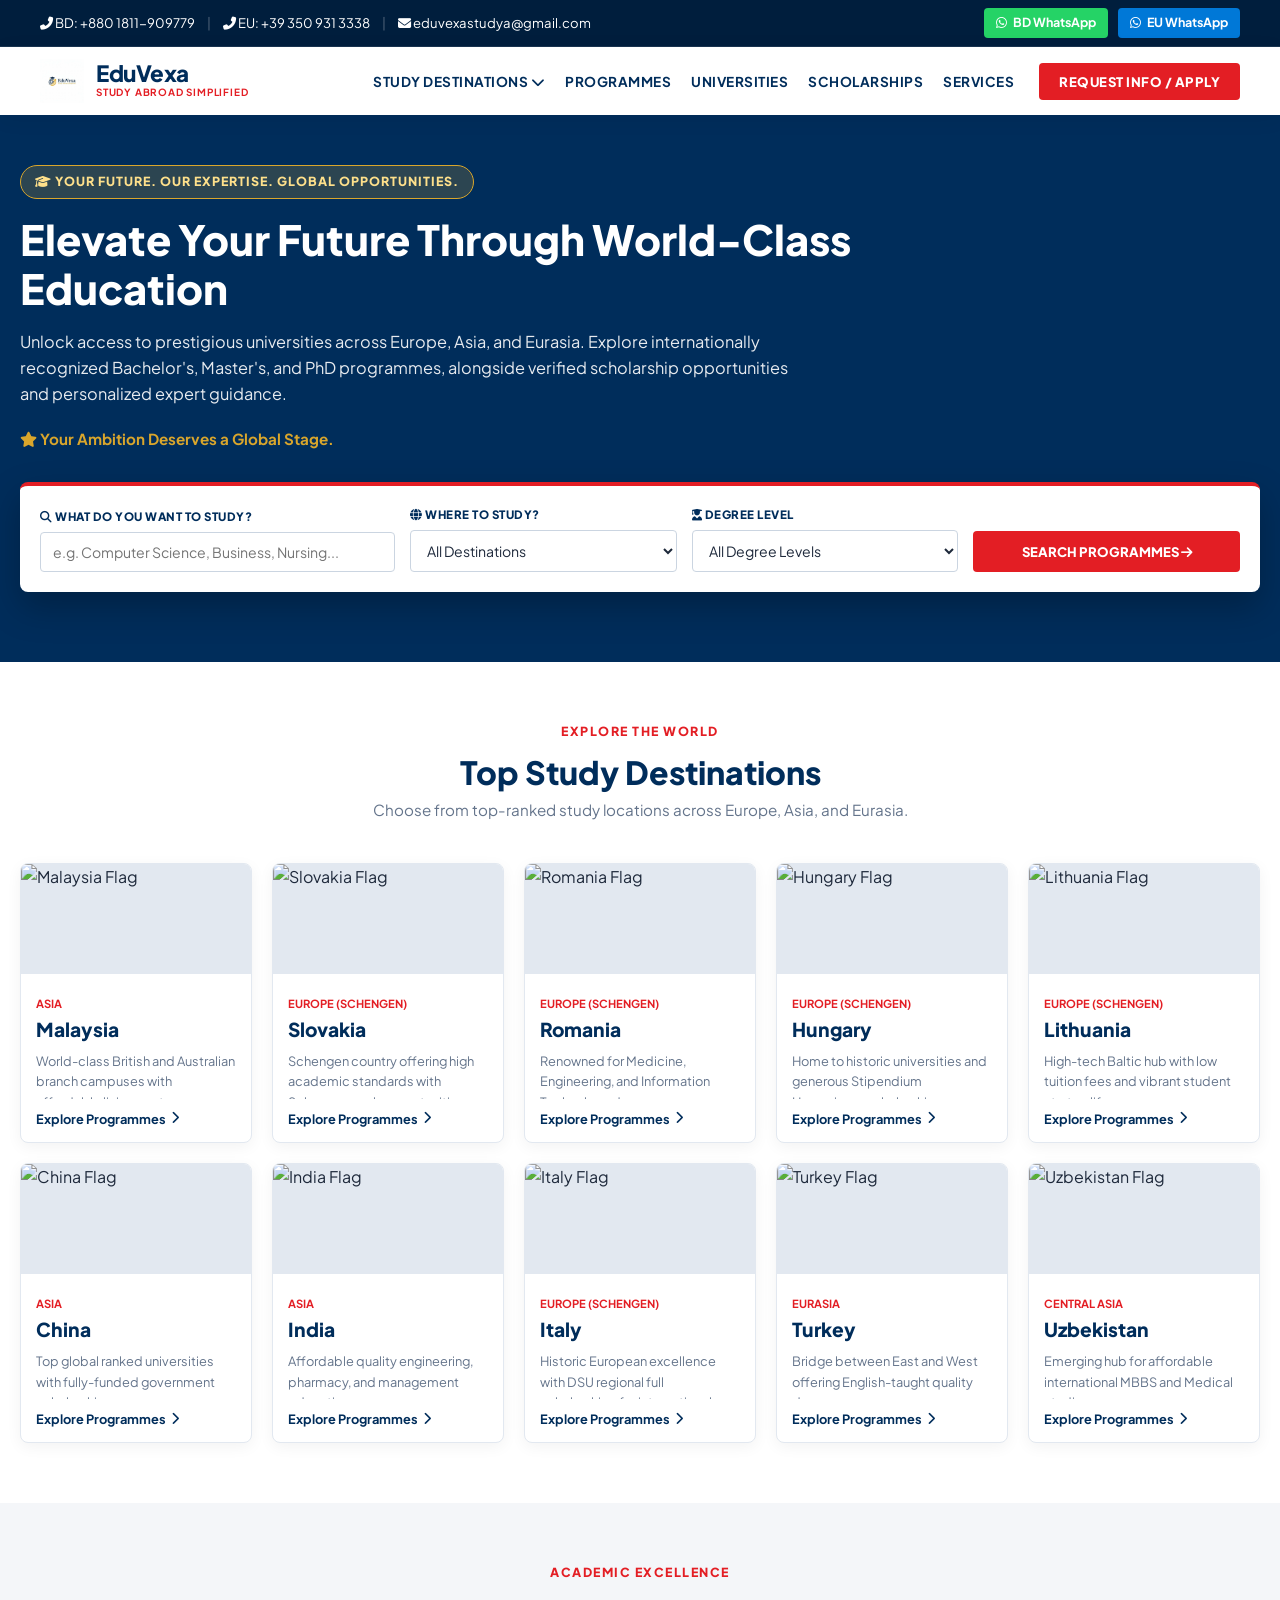
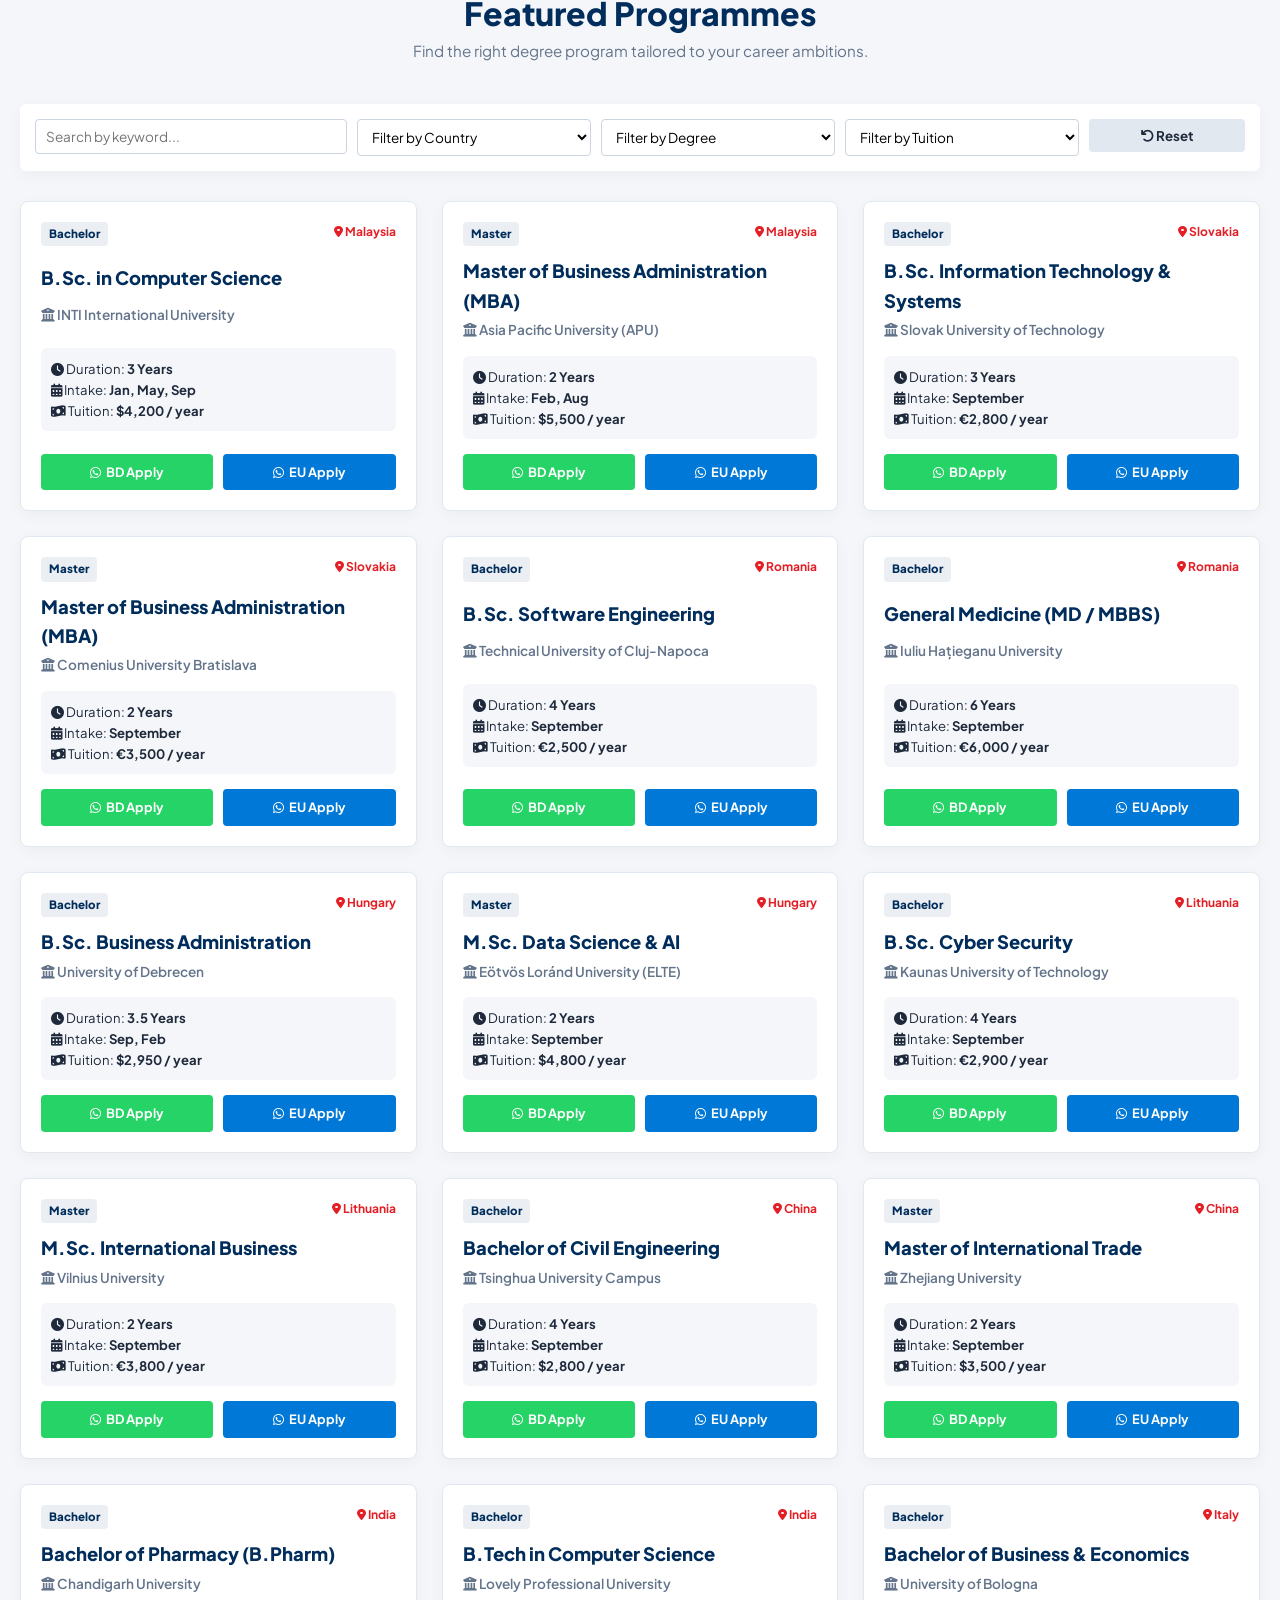
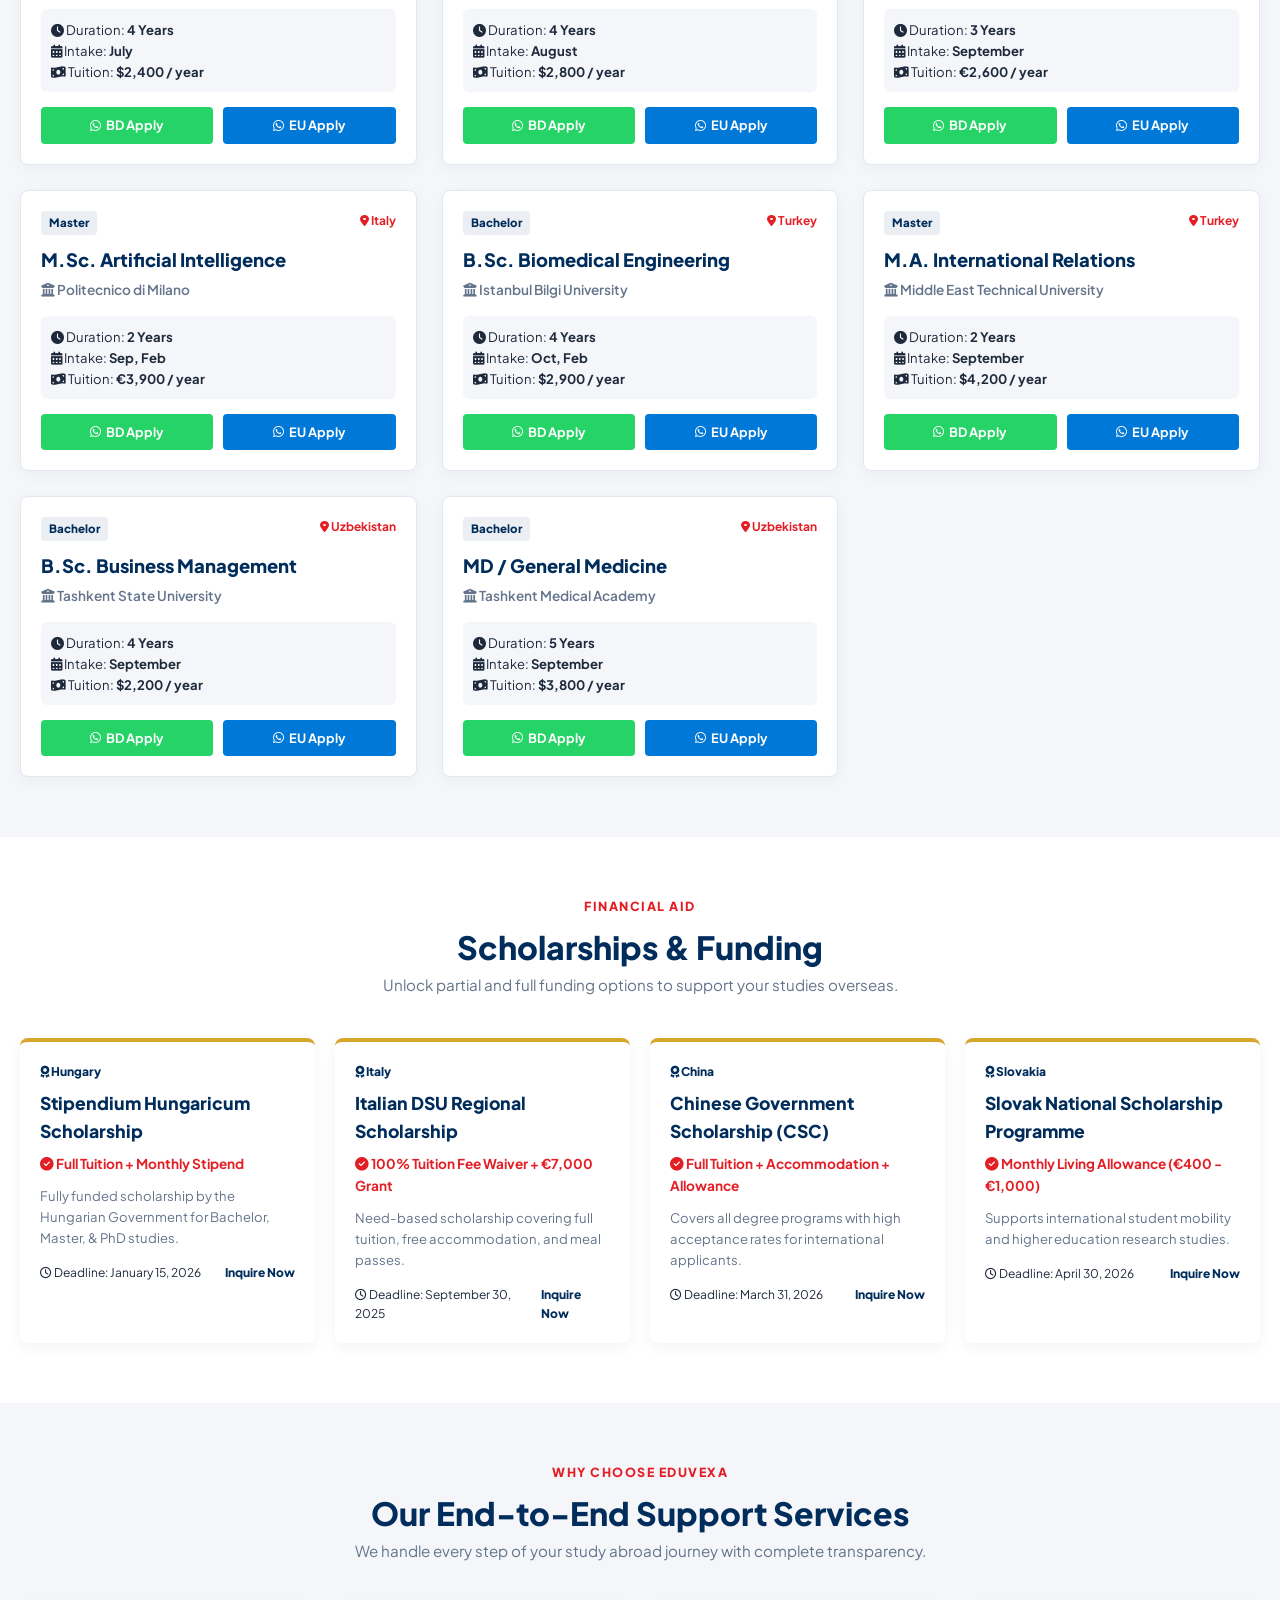
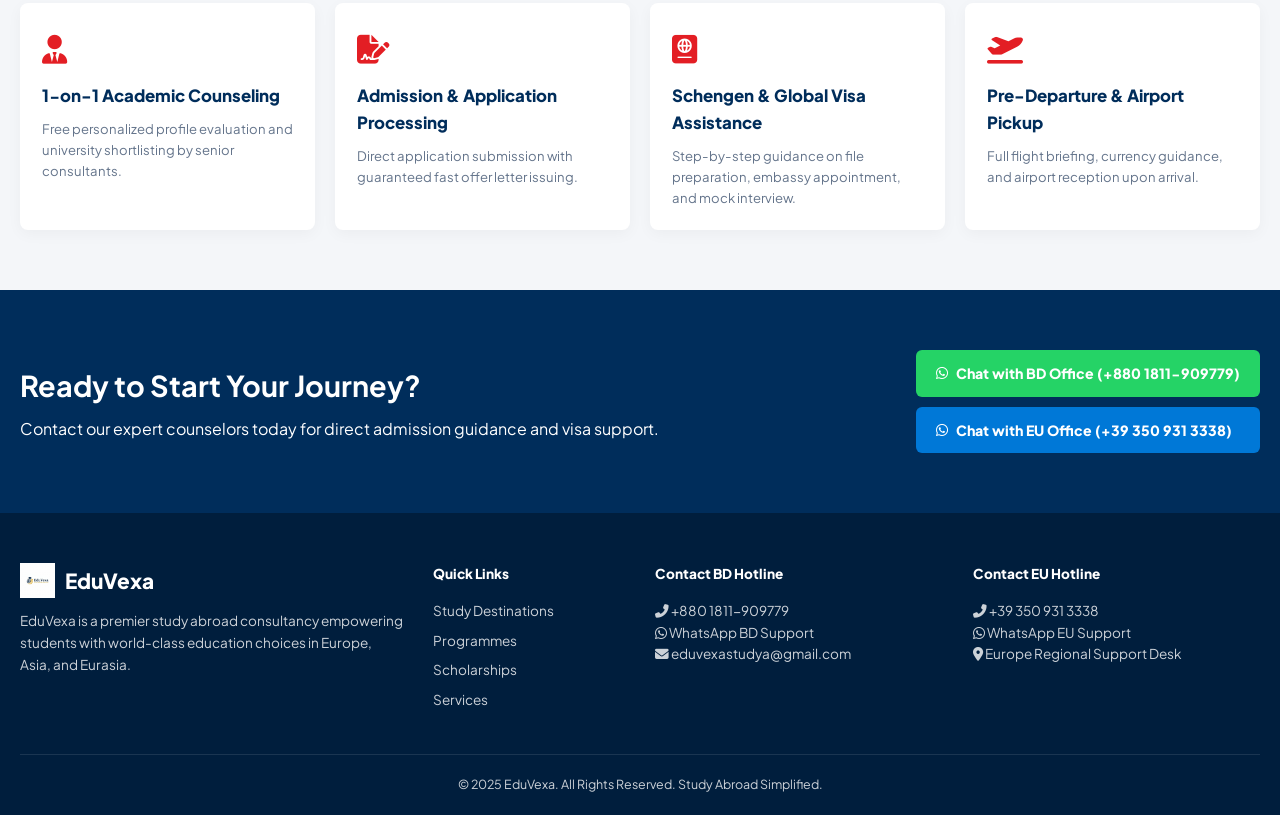
==== commit ddfbe5b5: "Update index.html" ====
--- a/index.html
+++ b/index.html
@@ -10,6 +10,40 @@
         .brand-logo img { height: 44px !important; width: auto !important; max-width: 160px !important; object-fit: contain !important; display: block; }
         .footer-logo-img { height: 35px !important; width: auto !important; max-width: 120px !important; object-fit: contain !important; display: block; }
         body { margin: 0; background-color: #ffffff; }
+
+        /* ===== Premium Cinematic Video Background (Safe) ===== */
+        .hero-section {
+            position: relative !important;
+            overflow: hidden !important;
+            background: #002D5B;
+        }
+        .hero-video-bg {
+            position: absolute !important;
+            top: 50% !important;
+            left: 50% !important;
+            min-width: 100% !important;
+            min-height: 100% !important;
+            width: auto !important;
+            height: auto !important;
+            z-index: 0 !important;
+            transform: translate(-50%, -50%) !important;
+            object-fit: cover !important;
+            opacity: 0.55 !important;
+            pointer-events: none !important;
+        }
+        .hero-live-bg {
+            display: none !important; /* পুরনো Ken-Burns বন্ধ */
+        }
+        .hero-overlay {
+            position: absolute !important;
+            inset: 0 !important;
+            z-index: 1 !important;
+            background: linear-gradient(rgba(0, 45, 91, 0.65), rgba(0, 45, 91, 0.45)) !important;
+        }
+        .hero-container {
+            position: relative !important;
+            z-index: 2 !important;
+        }
     </style>
 
     <!-- Font Awesome Icons -->
@@ -91,9 +125,15 @@
         </div>
     </header>
 
-    <!-- HERO SECTION WITH KEN-BURNS LIVE MOTION -->
+    <!-- HERO SECTION WITH PREMIUM CINEMATIC VIDEO -->
     <section class="hero-section">
-        <div class="hero-live-bg"></div>
+        <!-- Multi-fallback Premium Video (same as working demo) -->
+        <video class="hero-video-bg" autoplay loop muted playsinline disablepictureinpicture poster="https://images.unsplash.com/photo-1541339907198-e08756dedf3f?q=80&w=1600&auto=format&fit=crop">
+            <source src="https://cdn.coverr.co/videos/coverr-students-walking-in-a-university-5332/1080p.mp4" type="video/mp4">
+            <source src="https://videos.pexels.com/video-files/2675511/2675511-uhd_2560_1440_25fps.mp4" type="video/mp4">
+            <source src="https://videos.pexels.com/video-files/3209298/3209298-uhd_2560_1440_25fps.mp4" type="video/mp4">
+        </video>
+
         <div class="hero-overlay"></div>
         <div class="hero-container">
             <div class="hero-badge">
--- a/demo/style.css
+++ b/demo/style.css
@@ -1,137 +1,798 @@
+/* ==========================================================================
+   EDUVEXA DEMO STYLESHEET (INTI CORPORATE STYLE) - MOBILE OPTIMIZED
+   ========================================================================== */
+
 :root {
     --navy: #002D5B;
-    --red: #E31E24;
+    --navy-dark: #001E3D;
+    --inti-red: #E31E24;
+    --inti-red-hover: #C11318;
     --gold: #D9A62C;
-    --light-bg: #F8F9FA;
-    --text-dark: #333333;
-    --text-light: #666666;
-    --white: #ffffff;
+    --bg-light: #F4F6F9;
+    --text-dark: #1E293B;
+    --text-muted: #64748B;
+    --white: #FFFFFF;
+    --wa-green: #25D366;
+    --wa-blue: #0078D7;
 }
 
 * {
     margin: 0;
     padding: 0;
     box-sizing: border-box;
-    font-family: 'Inter', sans-serif;
+    font-family: 'Plus Jakarta Sans', sans-serif;
 }
 
 body {
-    background-color: var(--white);
+    background-color: #FFFFFF;
     color: var(--text-dark);
     line-height: 1.6;
-}
-
-.container {
-    max-width: 1200px;
+    overflow-x: hidden;
+}
+
+/* TOP UTILITY BAR */
+.top-bar {
+    background-color: var(--navy-dark);
+    color: var(--white);
+    font-size: 0.82rem;
+    padding: 8px 0;
+    border-bottom: 1px solid rgba(255,255,255,0.1);
+}
+.top-bar-container {
+    max-width: 1240px;
     margin: 0 auto;
     padding: 0 20px;
-}
-
-/* Utility Bar */
-.utility-bar {
-    background: var(--navy);
-    color: var(--white);
-    padding: 8px 0;
-    font-size: 13px;
-    border-bottom: 2px solid var(--gold);
-}
-
-.utility-content {
     display: flex;
     justify-content: space-between;
     align-items: center;
 }
-
-.contact-info span { margin-right: 20px; }
-.contact-info a { color: var(--white); text-decoration: none; font-weight: 500; }
-.social-links a { color: var(--white); margin-left: 15px; transition: 0.3s; }
-.social-links a:hover { color: var(--gold); }
-
-/* Navbar */
-.navbar {
-    background: var(--white);
-    padding: 15px 0;
-    box-shadow: 0 2px 10px rgba(0,0,0,0.1);
+.top-bar-left {
+    display: flex;
+    align-items: center;
+    gap: 12px;
+    white-space: nowrap;
+}
+.top-bar-left .divider {
+    color: rgba(255,255,255,0.3);
+}
+.top-bar-right {
+    display: flex;
+    gap: 10px;
+}
+.wa-top-btn {
+    padding: 5px 12px;
+    border-radius: 4px;
+    font-size: 0.78rem;
+    font-weight: 700;
+    color: white;
+    text-decoration: none;
+    display: inline-flex;
+    align-items: center;
+    gap: 6px;
+    transition: opacity 0.2s;
+    white-space: nowrap;
+}
+.wa-top-btn.wa-bd { background-color: var(--wa-green); }
+.wa-top-btn.wa-eu { background-color: var(--wa-blue); }
+.wa-top-btn:hover { opacity: 0.9; }
+
+/* MAIN HEADER */
+.main-header {
+    background-color: var(--white);
+    box-shadow: 0 4px 20px rgba(0,0,0,0.06);
     position: sticky;
     top: 0;
     z-index: 1000;
 }
-
-.nav-content { display: flex; justify-content: space-between; align-items: center; }
-.logo { display: flex; align-items: center; text-decoration: none; }
-.logo-text { display: flex; flex-direction: column; margin-left: 10px; }
-.brand-name { font-family: 'Playfair Display', serif; font-size: 24px; font-weight: 700; color: var(--navy); line-height: 1; }
-.brand-tagline { font-size: 10px; letter-spacing: 2px; color: var(--red); font-weight: 600; }
-.nav-links { display: flex; list-style: none; align-items: center; }
-.nav-links li { margin-left: 25px; }
-.nav-links a { text-decoration: none; color: var(--navy); font-weight: 600; font-size: 14px; transition: 0.3s; }
-.nav-links a:hover { color: var(--red); }
-.btn-cta { background: var(--red); color: var(--white) !important; padding: 10px 20px; border-radius: 4px; transition: 0.3s; }
-
-/* Dropdown */
-.dropdown { position: relative; display: inline-block; }
-.dropdown-content { display: none; position: absolute; background-color: var(--white); min-width: 200px; box-shadow: 0px 8px 16px 0px rgba(0,0,0,0.2); z-index: 1; border-top: 3px solid var(--red); }
-.dropdown-content a { color: var(--navy); padding: 12px 16px; text-decoration: none; display: block; font-size: 13px; border-bottom: 1px solid #eee; }
-.dropdown:hover .dropdown-content { display: block; }
-
-/* Hero */
-.hero {
-    background: linear-gradient(rgba(0, 45, 91, 0.85), rgba(0, 45, 91, 0.7)), url('https://images.unsplash.com/photo-1541339907198-e08756dedf3f?q=80&w=1600&auto=format&fit=crop');
-    background-size: cover;
-    background-position: center;
-    background-attachment: fixed;
-    height: 85vh;
-    display: flex;
-    align-items: center;
-    color: var(--white);
-}
-
-.hero-text-area { max-width: 700px; margin-bottom: 50px; }
-.hero h1 { font-size: 52px; font-family: 'Playfair Display', serif; line-height: 1.2; margin: 20px 0; }
-.hero p { font-size: 18px; margin-bottom: 30px; opacity: 0.9; }
-.badge { background: rgba(217, 166, 44, 0.2); border: 1px solid var(--gold); color: var(--gold); padding: 8px 15px; border-radius: 50px; font-size: 12px; font-weight: 700; }
-
-/* Search Box */
-.search-container { background: var(--white); padding: 30px; border-radius: 12px; box-shadow: 0 15px 35px rgba(0,0,0,0.2); max-width: 1000px; margin-top: -30px; border-bottom: 5px solid var(--red); }
-.search-box { display: grid; grid-template-columns: 2fr 1fr 1fr auto; gap: 20px; align-items: flex-end; }
-.search-input-group label { font-size: 11px; font-weight: 800; color: var(--navy); margin-bottom: 8px; text-transform: uppercase; display: block; }
-.search-input-group input, .search-input-group select { width: 100%; padding: 12px; border: 1px solid #ddd; border-radius: 4px; }
-.btn-search { background: var(--red); color: var(--white); border: none; padding: 15px 25px; border-radius: 4px; font-weight: 700; cursor: pointer; }
-
-/* Grid & Cards */
-.section { padding: 80px 0; }
-.section-header { text-align: center; margin-bottom: 50px; }
-.grid { display: grid; gap: 30px; }
-.grid-3 { grid-template-columns: repeat(3, 1fr); }
-.grid-4 { grid-template-columns: repeat(4, 1fr); }
-.grid-2 { grid-template-columns: repeat(2, 1fr); }
-.card { background: var(--white); border-radius: 8px; overflow: hidden; box-shadow: 0 5px 15px rgba(0,0,0,0.05); border: 1px solid #eee; transition: 0.3s; }
-.card:hover { transform: translateY(-5px); }
-.card-img { height: 200px; background-size: cover; background-position: center; }
-.card-content { padding: 20px; }
-.card-tag { background: var(--light-bg); padding: 4px 10px; border-radius: 4px; font-size: 12px; font-weight: 600; color: var(--navy); }
-.card-title { font-size: 18px; margin: 10px 0; color: var(--navy); }
-
-/* Footer */
-footer { background: var(--navy); color: var(--white); padding: 80px 0 0 0; }
-.footer-content { display: grid; grid-template-columns: 2fr 1fr 1fr; gap: 50px; padding-bottom: 50px; }
-.footer-logo { height: 50px; margin-bottom: 20px; filter: brightness(0) invert(1); }
-.footer-bottom { border-top: 1px solid rgba(255,255,255,0.1); padding: 25px 0; text-align: center; font-size: 14px; opacity: 0.6; }
-
-/* Stats Bar */
-.stats-bar { background: var(--light-bg); padding: 40px 0; border-bottom: 1px solid #eee; }
-.stats-grid { display: grid; grid-template-columns: repeat(4, 1fr); text-align: center; }
-.stat-number { display: block; font-size: 32px; font-weight: 800; color: var(--navy); }
-
-/* Mobile Menu */
-.mobile-menu-icon { display: none; font-size: 24px; color: var(--navy); cursor: pointer; }
+.header-container {
+    max-width: 1240px;
+    margin: 0 auto;
+    padding: 12px 20px;
+    display: flex;
+    justify-content: space-between;
+    align-items: center;
+}
+
+/* LOGO FIX */
+.brand-logo {
+    display: flex;
+    align-items: center;
+    text-decoration: none;
+    gap: 12px;
+}
+.logo-img {
+    height: 44px;
+    width: auto;
+    max-width: 150px;
+    object-fit: contain;
+}
+.logo-text {
+    display: flex;
+    flex-direction: column;
+}
+.logo-title {
+    font-size: 1.4rem;
+    font-weight: 800;
+    color: var(--navy);
+    line-height: 1.1;
+    letter-spacing: -0.5px;
+}
+.logo-tagline {
+    font-size: 0.62rem;
+    font-weight: 700;
+    color: var(--inti-red);
+    letter-spacing: 0.8px;
+}
+
+/* NAV MENU */
+.nav-menu {
+    display: flex;
+    align-items: center;
+    gap: 25px;
+}
+.nav-list {
+    display: flex;
+    list-style: none;
+    gap: 20px;
+}
+.nav-link {
+    text-decoration: none;
+    color: var(--navy);
+    font-weight: 700;
+    font-size: 0.85rem;
+    letter-spacing: 0.5px;
+    padding: 8px 0;
+    transition: color 0.2s;
+}
+.nav-link:hover {
+    color: var(--inti-red);
+}
+
+/* DROPDOWN MENU */
+.has-dropdown {
+    position: relative;
+}
+.dropdown-menu {
+    position: absolute;
+    top: 100%;
+    left: 0;
+    background: white;
+    width: 220px;
+    box-shadow: 0 10px 30px rgba(0,0,0,0.12);
+    border-radius: 6px;
+    padding: 10px 0;
+    list-style: none;
+    opacity: 0;
+    visibility: hidden;
+    transform: translateY(10px);
+    transition: all 0.2s ease;
+}
+.has-dropdown:hover .dropdown-menu {
+    opacity: 1;
+    visibility: visible;
+    transform: translateY(0);
+}
+.dropdown-menu li a {
+    display: flex;
+    align-items: center;
+    gap: 10px;
+    padding: 8px 18px;
+    color: var(--text-dark);
+    text-decoration: none;
+    font-size: 0.85rem;
+    font-weight: 600;
+}
+.dropdown-menu li a:hover {
+    background-color: var(--bg-light);
+    color: var(--inti-red);
+}
+
+/* CTA BUTTON */
+.btn-primary-apply {
+    background-color: var(--inti-red);
+    color: white;
+    padding: 10px 20px;
+    border-radius: 4px;
+    text-decoration: none;
+    font-weight: 800;
+    font-size: 0.82rem;
+    letter-spacing: 0.5px;
+    transition: background 0.2s;
+    white-space: nowrap;
+}
+.btn-primary-apply:hover {
+    background-color: var(--inti-red-hover);
+}
+.mobile-toggle {
+    display: none;
+    background: none;
+    border: none;
+    font-size: 1.6rem;
+    color: var(--navy);
+    cursor: pointer;
+}
+
+/* HERO SECTION WITH KEN-BURNS ANIMATION */
+.hero-section {
+    position: relative;
+    min-height: 520px;
+    display: flex;
+    align-items: center;
+    color: white;
+    overflow: hidden;
+    padding: 50px 20px 70px;
+}
+.hero-live-bg {
+    position: absolute;
+    top: 0; left: 0; right: 0; bottom: 0;
+    background: url('https://images.unsplash.com/photo-1541339907198-e08756dedf3f?q=80&w=1600&auto=format&fit=crop') center/cover no-repeat;
+    animation: kenburns 22s infinite alternate ease-in-out;
+    z-index: 1;
+}
+@keyframes kenburns {
+    0% { transform: scale(1); }
+    100% { transform: scale(1.12); }
+}
+.hero-overlay {
+    position: absolute;
+    top: 0; left: 0; right: 0; bottom: 0;
+    background: linear-gradient(135deg, rgba(0,45,91,0.92) 0%, rgba(0,30,61,0.85) 100%);
+    z-index: 2;
+}
+.hero-container {
+    max-width: 1240px;
+    margin: 0 auto;
+    position: relative;
+    z-index: 3;
+    width: 100%;
+}
+.hero-badge {
+    display: inline-block;
+    background: rgba(217,166,44,0.2);
+    border: 1px solid var(--gold);
+    color: #FEE08B;
+    padding: 6px 14px;
+    border-radius: 50px;
+    font-size: 0.78rem;
+    font-weight: 800;
+    letter-spacing: 1px;
+    margin-bottom: 16px;
+}
+.hero-title {
+    font-size: 2.6rem;
+    font-weight: 800;
+    line-height: 1.18;
+    margin-bottom: 16px;
+    max-width: 850px;
+}
+.hero-description {
+    font-size: 1.02rem;
+    max-width: 780px;
+    color: rgba(255,255,255,0.9);
+    margin-bottom: 20px;
+}
+.hero-motto {
+    font-weight: 700;
+    color: var(--gold);
+    font-size: 0.95rem;
+    margin-bottom: 30px;
+}
+
+/* HERO SEARCH FINDER CARD */
+.hero-search-card {
+    background: white;
+    border-radius: 8px;
+    padding: 20px;
+    box-shadow: 0 15px 35px rgba(0,0,0,0.25);
+    border-top: 4px solid var(--inti-red);
+    color: var(--text-dark);
+}
+.search-grid {
+    display: grid;
+    grid-template-columns: 2fr 1.5fr 1.5fr 1.5fr;
+    gap: 15px;
+    align-items: flex-end;
+}
+.search-field label {
+    display: block;
+    font-size: 0.72rem;
+    font-weight: 800;
+    color: var(--navy);
+    margin-bottom: 6px;
+    letter-spacing: 0.5px;
+}
+.search-field input, .search-field select {
+    width: 100%;
+    padding: 10px 12px;
+    border: 1px solid #CBD5E1;
+    border-radius: 4px;
+    font-size: 0.88rem;
+    color: var(--text-dark);
+    outline: none;
+    background-color: #fff;
+}
+.btn-hero-search {
+    width: 100%;
+    background-color: var(--inti-red);
+    color: white;
+    border: none;
+    padding: 12px;
+    border-radius: 4px;
+    font-weight: 800;
+    font-size: 0.82rem;
+    cursor: pointer;
+    transition: background 0.2s;
+}
+.btn-hero-search:hover {
+    background-color: var(--inti-red-hover);
+}
+
+/* SECTIONS COMMON */
+.section-padding { padding: 60px 20px; }
+.bg-light { background-color: var(--bg-light); }
+.bg-navy { background-color: var(--navy); }
+.text-white { color: white; }
+.text-center { text-align: center; }
+
+.section-container {
+    max-width: 1240px;
+    margin: 0 auto;
+}
+.section-header {
+    margin-bottom: 40px;
+}
+.sub-title {
+    color: var(--inti-red);
+    font-weight: 800;
+    font-size: 0.78rem;
+    letter-spacing: 1.5px;
+    display: block;
+    margin-bottom: 5px;
+}
+.section-header h2 {
+    font-size: 2rem;
+    color: var(--navy);
+    font-weight: 800;
+}
+.section-header p {
+    color: var(--text-muted);
+    font-size: 0.95rem;
+}
+
+/* COUNTRY GRID (10 COUNTRIES) */
+.country-grid {
+    display: grid;
+    grid-template-columns: repeat(auto-fill, minmax(220px, 1fr));
+    gap: 20px;
+}
+.country-card {
+    background: white;
+    border-radius: 8px;
+    overflow: hidden;
+    box-shadow: 0 4px 15px rgba(0,0,0,0.05);
+    border: 1px solid #E2E8F0;
+    transition: transform 0.2s, box-shadow 0.2s;
+}
+.country-card:hover {
+    transform: translateY(-5px);
+    box-shadow: 0 10px 25px rgba(0,0,0,0.1);
+}
+.country-flag-wrap {
+    height: 110px;
+    background: #E2E8F0;
+    overflow: hidden;
+}
+.country-flag {
+    width: 100%;
+    height: 100%;
+    object-fit: cover;
+}
+.country-info {
+    padding: 15px;
+}
+.country-region {
+    font-size: 0.7rem;
+    font-weight: 700;
+    color: var(--inti-red);
+    text-transform: uppercase;
+}
+.country-name {
+    font-size: 1.2rem;
+    color: var(--navy);
+    font-weight: 800;
+    margin-bottom: 6px;
+}
+.country-desc {
+    font-size: 0.8rem;
+    color: var(--text-muted);
+    margin-bottom: 12px;
+    height: 48px;
+    overflow: hidden;
+}
+.btn-country-explore {
+    background: none;
+    border: none;
+    color: var(--navy);
+    font-weight: 700;
+    font-size: 0.8rem;
+    cursor: pointer;
+    padding: 0;
+    display: flex;
+    align-items: center;
+    gap: 5px;
+}
+.btn-country-explore:hover {
+    color: var(--inti-red);
+}
+
+/* PROGRAMMES GRID & FILTERS */
+.filter-controls-bar {
+    background: white;
+    padding: 15px;
+    border-radius: 6px;
+    box-shadow: 0 4px 15px rgba(0,0,0,0.04);
+    display: grid;
+    grid-template-columns: 2fr 1.5fr 1.5fr 1.5fr 1fr;
+    gap: 10px;
+    margin-bottom: 30px;
+}
+.filter-item input, .filter-item select {
+    width: 100%;
+    padding: 8px 10px;
+    border: 1px solid #CBD5E1;
+    border-radius: 4px;
+    font-size: 0.85rem;
+    background-color: #fff;
+}
+.btn-reset {
+    width: 100%;
+    padding: 8px;
+    background: #E2E8F0;
+    border: none;
+    border-radius: 4px;
+    font-weight: 700;
+    color: var(--text-dark);
+    cursor: pointer;
+}
+
+.program-grid {
+    display: grid;
+    grid-template-columns: repeat(auto-fill, minmax(320px, 1fr));
+    gap: 25px;
+}
+.program-card {
+    background: white;
+    border-radius: 8px;
+    padding: 20px;
+    border: 1px solid #E2E8F0;
+    box-shadow: 0 4px 15px rgba(0,0,0,0.04);
+    display: flex;
+    flex-direction: column;
+    justify-content: space-between;
+}
+.program-header {
+    display: flex;
+    justify-content: space-between;
+    margin-bottom: 10px;
+}
+.badge-degree {
+    background: rgba(0,45,91,0.08);
+    color: var(--navy);
+    font-size: 0.72rem;
+    font-weight: 800;
+    padding: 3px 8px;
+    border-radius: 4px;
+}
+.badge-country {
+    font-size: 0.75rem;
+    font-weight: 700;
+    color: var(--inti-red);
+}
+.program-title {
+    font-size: 1.15rem;
+    color: var(--navy);
+    font-weight: 800;
+    margin-bottom: 4px;
+}
+.program-university {
+    font-size: 0.85rem;
+    color: var(--text-muted);
+    font-weight: 600;
+    margin-bottom: 15px;
+}
+.program-meta {
+    font-size: 0.82rem;
+    background: var(--bg-light);
+    padding: 10px;
+    border-radius: 6px;
+    margin-bottom: 15px;
+}
+.program-actions {
+    display: grid;
+    grid-template-columns: 1fr 1fr;
+    gap: 10px;
+}
+.btn-apply-wa {
+    text-decoration: none;
+    text-align: center;
+    padding: 8px;
+    border-radius: 4px;
+    color: white;
+    font-size: 0.8rem;
+    font-weight: 700;
+    display: inline-flex;
+    align-items: center;
+    justify-content: center;
+    gap: 5px;
+}
+.wa-bd-btn { background-color: var(--wa-green); }
+.wa-eu-btn { background-color: var(--wa-blue); }
+
+/* SCHOLARSHIPS GRID */
+.scholarship-grid {
+    display: grid;
+    grid-template-columns: repeat(auto-fill, minmax(270px, 1fr));
+    gap: 20px;
+}
+.scholarship-card {
+    background: white;
+    border-radius: 8px;
+    padding: 20px;
+    border-top: 4px solid var(--gold);
+    box-shadow: 0 4px 15px rgba(0,0,0,0.05);
+}
+.scholarship-badge {
+    font-size: 0.75rem;
+    font-weight: 800;
+    color: var(--navy);
+    margin-bottom: 8px;
+}
+.scholarship-title {
+    font-size: 1.1rem;
+    color: var(--navy);
+    font-weight: 800;
+    margin-bottom: 8px;
+}
+.scholarship-coverage {
+    color: var(--inti-red);
+    font-size: 0.85rem;
+    font-weight: 700;
+    margin-bottom: 10px;
+}
+.scholarship-desc {
+    font-size: 0.82rem;
+    color: var(--text-muted);
+    margin-bottom: 15px;
+}
+.scholarship-footer {
+    display: flex;
+    justify-content: space-between;
+    align-items: center;
+    font-size: 0.75rem;
+}
+.btn-scholarship-apply {
+    color: var(--navy);
+    font-weight: 800;
+    text-decoration: none;
+}
+
+/* SERVICES GRID */
+.services-grid {
+    display: grid;
+    grid-template-columns: repeat(auto-fill, minmax(240px, 1fr));
+    gap: 20px;
+}
+.service-card {
+    background: white;
+    padding: 22px;
+    border-radius: 8px;
+    box-shadow: 0 4px 15px rgba(0,0,0,0.04);
+}
+.service-icon {
+    font-size: 1.8rem;
+    color: var(--inti-red);
+    margin-bottom: 12px;
+}
+.service-title {
+    font-size: 1.05rem;
+    color: var(--navy);
+    font-weight: 800;
+    margin-bottom: 8px;
+}
+.service-desc {
+    font-size: 0.82rem;
+    color: var(--text-muted);
+}
+
+/* APPLY INQUIRY BOX */
+.apply-box {
+    display: flex;
+    justify-content: space-between;
+    align-items: center;
+    gap: 30px;
+}
+.apply-text h2 { font-size: 1.8rem; margin-bottom: 8px; }
+.apply-actions { display: flex; flex-direction: column; gap: 10px; }
+.btn-wa-large {
+    text-decoration: none;
+    color: white;
+    padding: 12px 20px;
+    border-radius: 6px;
+    font-weight: 800;
+    font-size: 0.88rem;
+    display: inline-flex;
+    align-items: center;
+    gap: 8px;
+}
+.btn-wa-large.bd { background: var(--wa-green); }
+.btn-wa-large.eu { background: var(--wa-blue); }
+
+/* FOOTER */
+.main-footer {
+    background-color: var(--navy-dark);
+    color: rgba(255,255,255,0.8);
+    padding: 50px 20px 20px;
+    font-size: 0.85rem;
+}
+.footer-container {
+    max-width: 1240px;
+    margin: 0 auto;
+    display: grid;
+    grid-template-columns: 2fr 1fr 1.5fr 1.5fr;
+    gap: 30px;
+    margin-bottom: 35px;
+}
+.footer-logo { display: flex; align-items: center; gap: 10px; margin-bottom: 12px; }
+.footer-logo-img { height: 35px; width: auto; }
+.footer-logo-text { font-size: 1.3rem; font-weight: 800; color: white; }
+.footer-col h4 { color: white; margin-bottom: 15px; font-weight: 800; }
+.footer-col ul { list-style: none; }
+.footer-col ul li { margin-bottom: 8px; }
+.footer-col ul li a { color: rgba(255,255,255,0.8); text-decoration: none; }
+.footer-bottom {
+    max-width: 1240px;
+    margin: 0 auto;
+    border-top: 1px solid rgba(255,255,255,0.1);
+    padding-top: 20px;
+    text-align: center;
+    font-size: 0.78rem;
+}
+
+/* ==========================================================================
+   MOBILE & TABLET RESPONSIVE FIXES (STRICT OPTIMIZATION)
+   ========================================================================== */
+
+@media (max-width: 992px) {
+    .search-grid { grid-template-columns: 1fr 1fr; }
+    .filter-controls-bar { grid-template-columns: 1fr 1fr; }
+    .footer-container { grid-template-columns: 1fr 1fr; }
+    .apply-box { flex-direction: column; text-align: center; }
+}
 
 @media (max-width: 768px) {
-    .nav-links { display: none; }
-    .mobile-menu-icon { display: block; }
-    .search-box { grid-template-columns: 1fr; }
-    .grid-3, .grid-4, .grid-2 { grid-template-columns: 1fr; }
-    .footer-content { grid-template-columns: 1fr; }
-    .hero h1 { font-size: 32px; }
-    .utility-content { flex-direction: column; text-align: center; gap: 10px; }
-}
+    /* TOP UTILITY BAR MOBILE FIX */
+    .top-bar-container {
+        flex-direction: column;
+        gap: 8px;
+        padding: 4px 12px;
+    }
+    .top-bar-left {
+        width: 100%;
+        justify-content: center;
+        font-size: 0.72rem;
+        gap: 6px;
+    }
+    .top-bar-left .fa-envelope, 
+    .top-bar-left span:nth-child(5) {
+        display: none; /* Hide email on small screens to prevent overlap */
+    }
+    .top-bar-right {
+        width: 100%;
+        display: grid;
+        grid-template-columns: 1fr 1fr;
+        gap: 8px;
+    }
+    .wa-top-btn {
+        justify-content: center;
+        width: 100%;
+        padding: 6px 4px;
+        font-size: 0.75rem;
+    }
+
+    /* HEADER & NAV MENU MOBILE DRAWER */
+    .header-container {
+        padding: 10px 15px;
+    }
+    .logo-img {
+        height: 38px;
+    }
+    .logo-title {
+        font-size: 1.25rem;
+    }
+    .logo-tagline {
+        font-size: 0.55rem;
+    }
+    .mobile-toggle {
+        display: block;
+    }
+    .nav-menu {
+        position: absolute;
+        top: 100%;
+        left: 0;
+        right: 0;
+        background: white;
+        flex-direction: column;
+        padding: 20px;
+        box-shadow: 0 10px 25px rgba(0,0,0,0.15);
+        display: none;
+        align-items: stretch;
+        gap: 15px;
+    }
+    .nav-menu.active {
+        display: flex;
+    }
+    .nav-list {
+        flex-direction: column;
+        gap: 10px;
+    }
+    .dropdown-menu {
+        position: static;
+        opacity: 1;
+        visibility: visible;
+        box-shadow: none;
+        transform: none;
+        width: 100%;
+        background: var(--bg-light);
+        margin-top: 5px;
+        border-radius: 4px;
+    }
+    .btn-primary-apply {
+        text-align: center;
+        width: 100%;
+        padding: 12px;
+    }
+
+    /* HERO SECTION MOBILE */
+    .hero-section {
+        min-height: auto;
+        padding: 35px 15px 50px;
+    }
+    .hero-title {
+        font-size: 1.85rem;
+    }
+    .hero-description {
+        font-size: 0.9rem;
+    }
+    .hero-search-card {
+        padding: 15px;
+    }
+    .search-grid {
+        grid-template-columns: 1fr;
+    }
+
+    /* PROGRAM & FILTER MOBILE */
+    .filter-controls-bar {
+        grid-template-columns: 1fr;
+    }
+    .program-grid {
+        grid-template-columns: 1fr;
+    }
+    .country-grid {
+        grid-template-columns: repeat(auto-fill, minmax(150px, 1fr));
+    }
+    .country-flag-wrap {
+        height: 85px;
+    }
+    .country-info {
+        padding: 10px;
+    }
+    .country-name {
+        font-size: 1.05rem;
+    }
+
+    /* FOOTER MOBILE */
+    .footer-container {
+        grid-template-columns: 1fr;
+        gap: 25px;
+    }
+}
